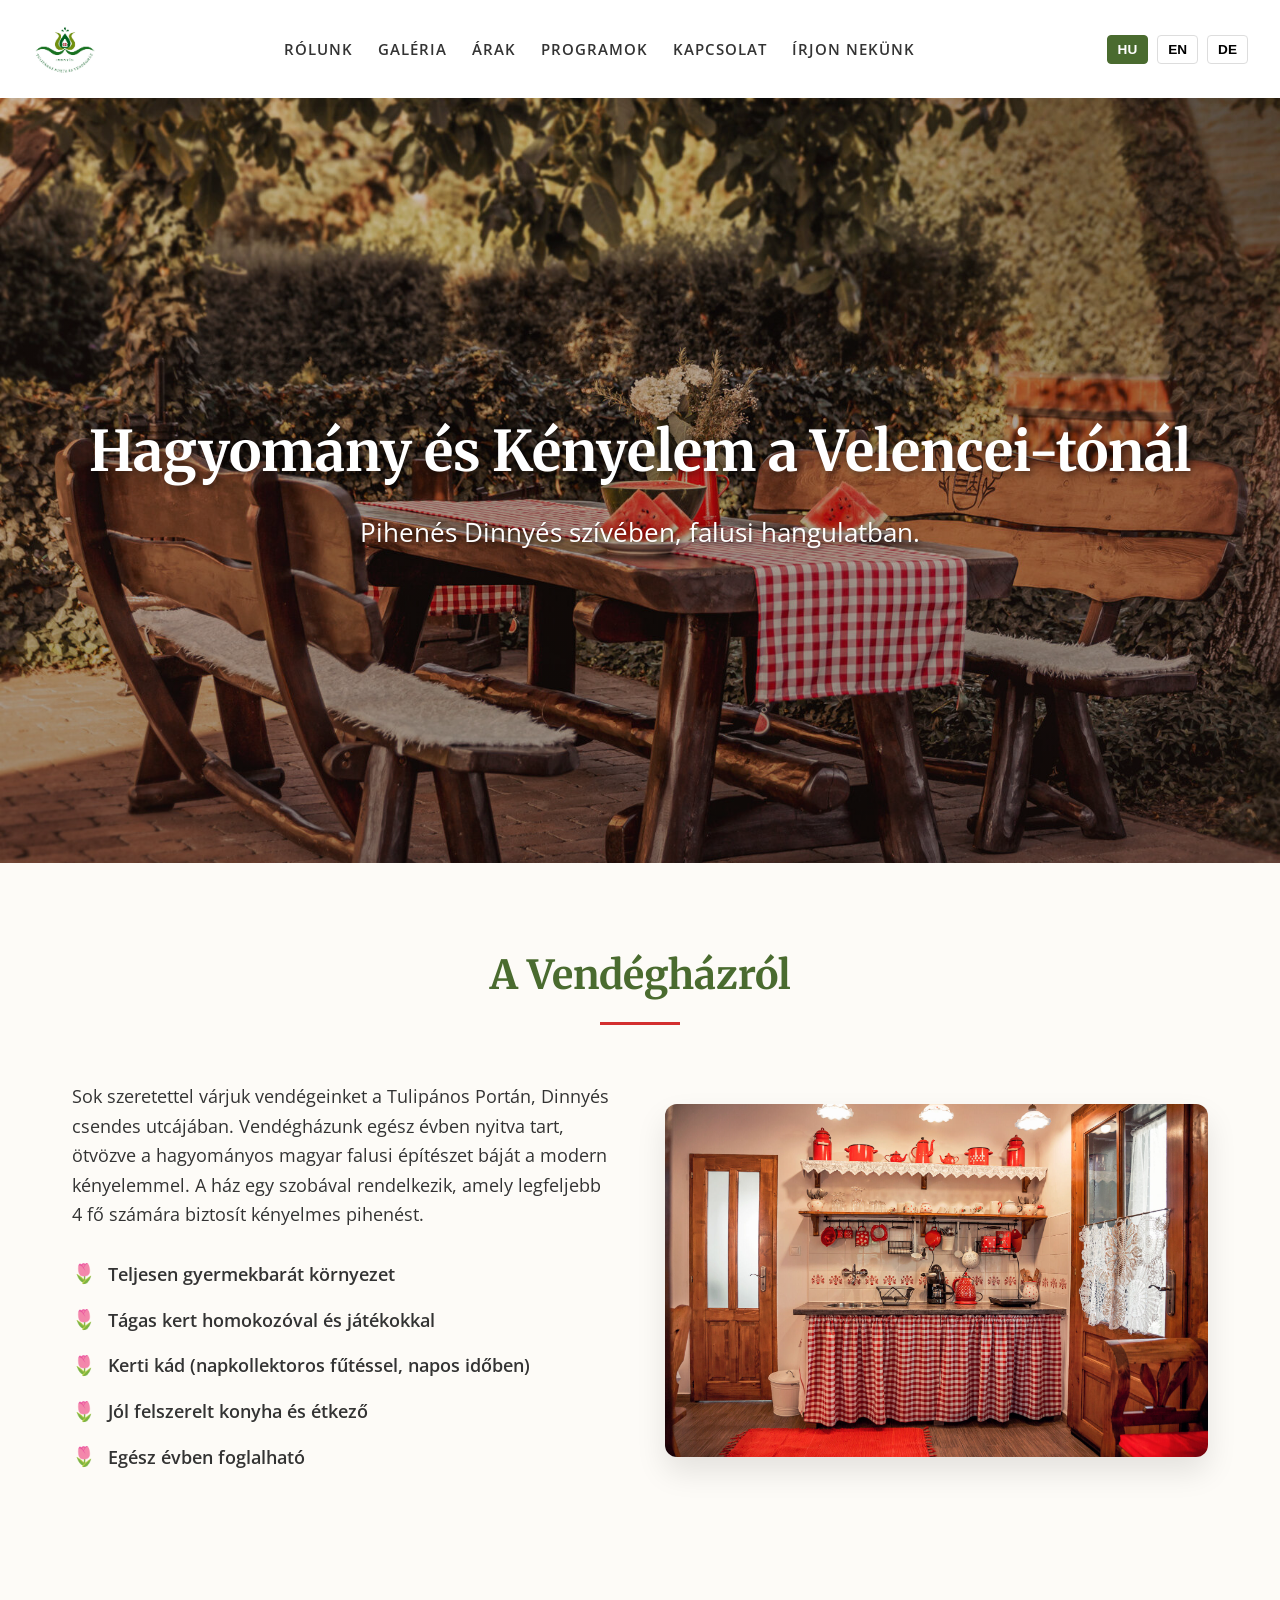
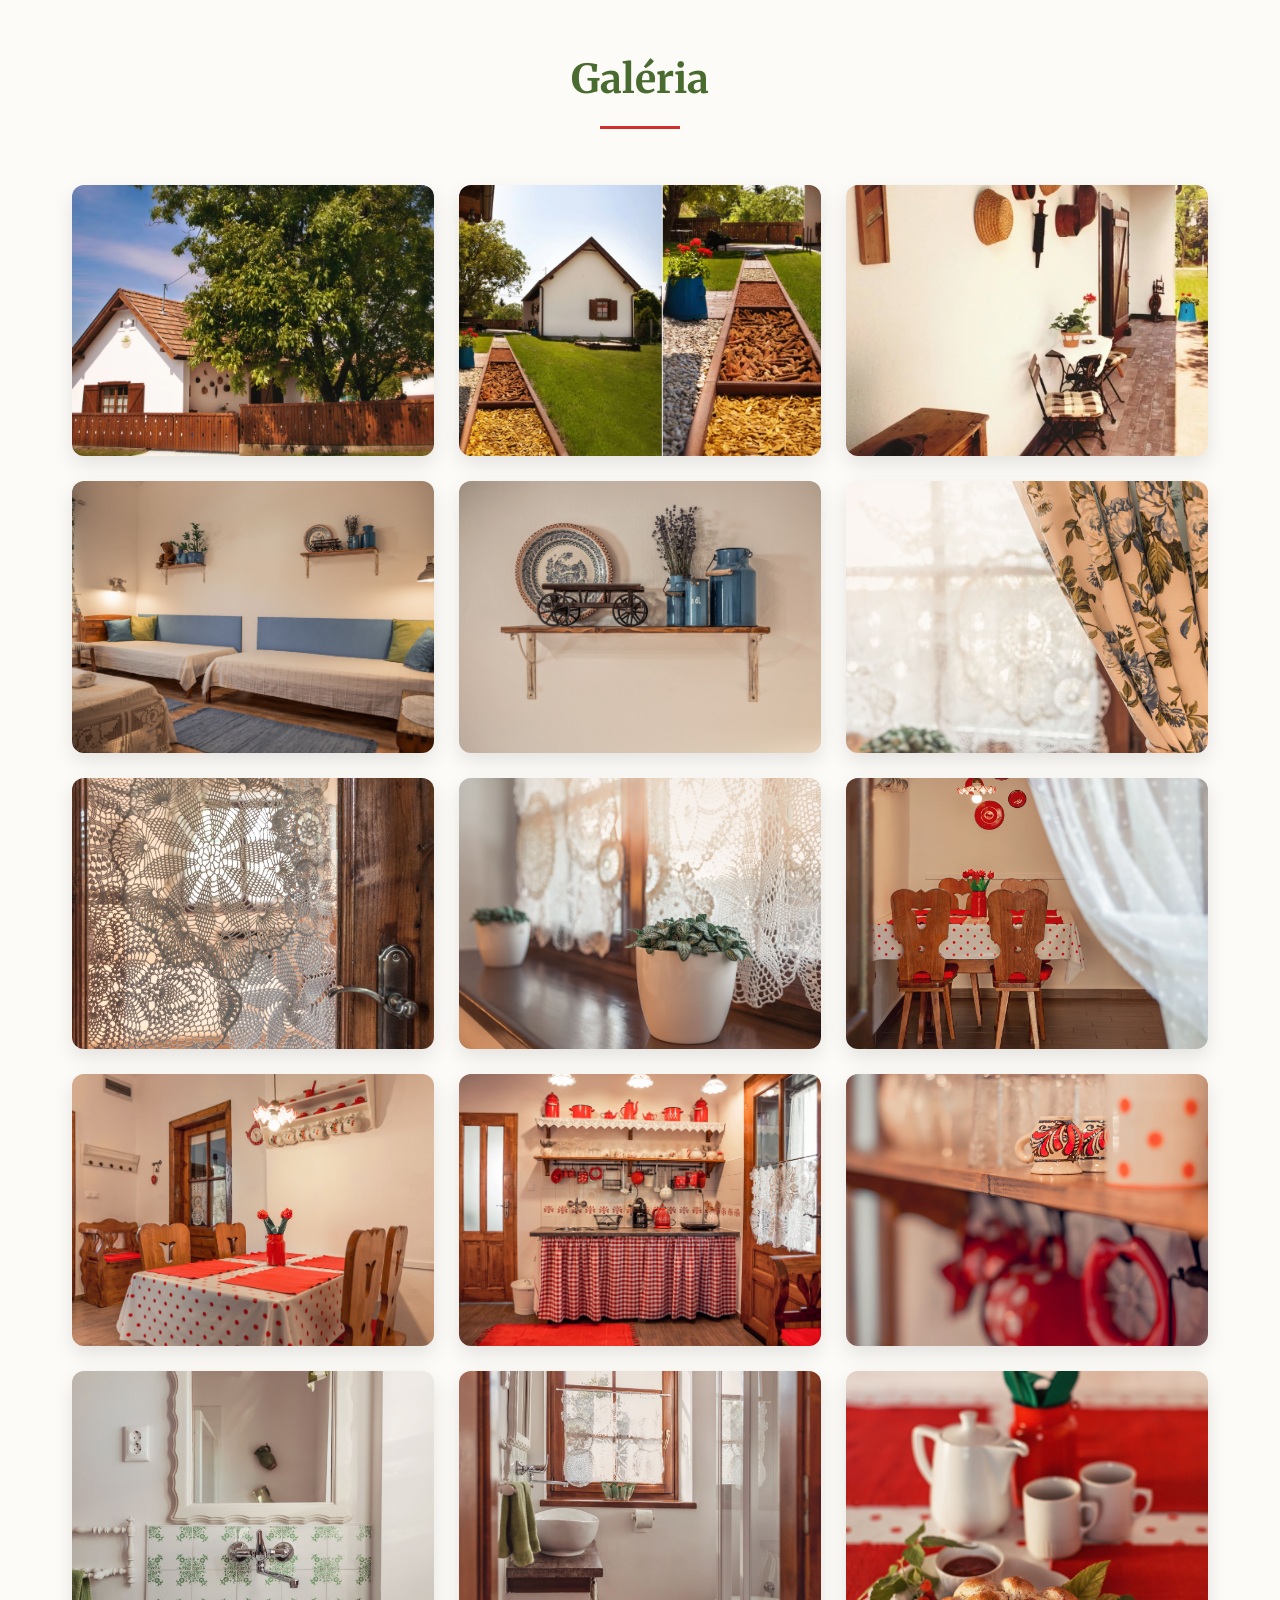
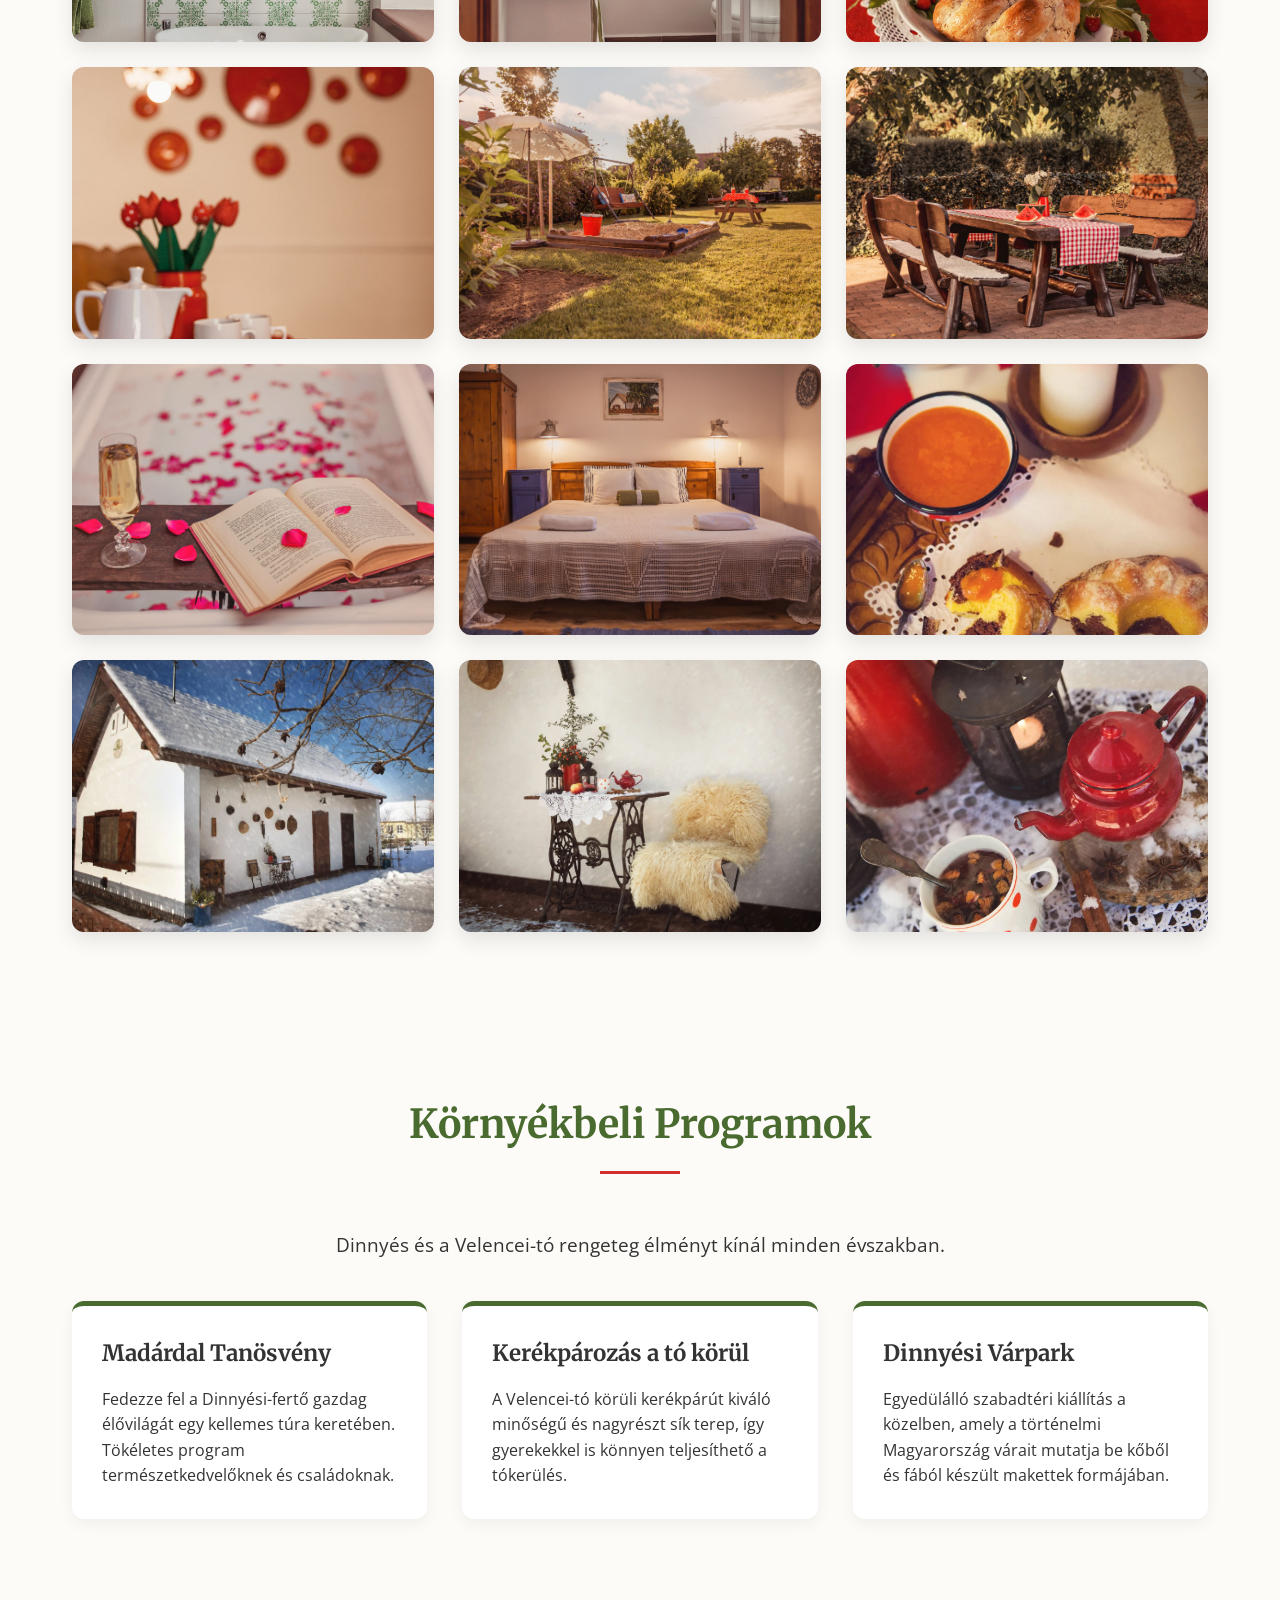
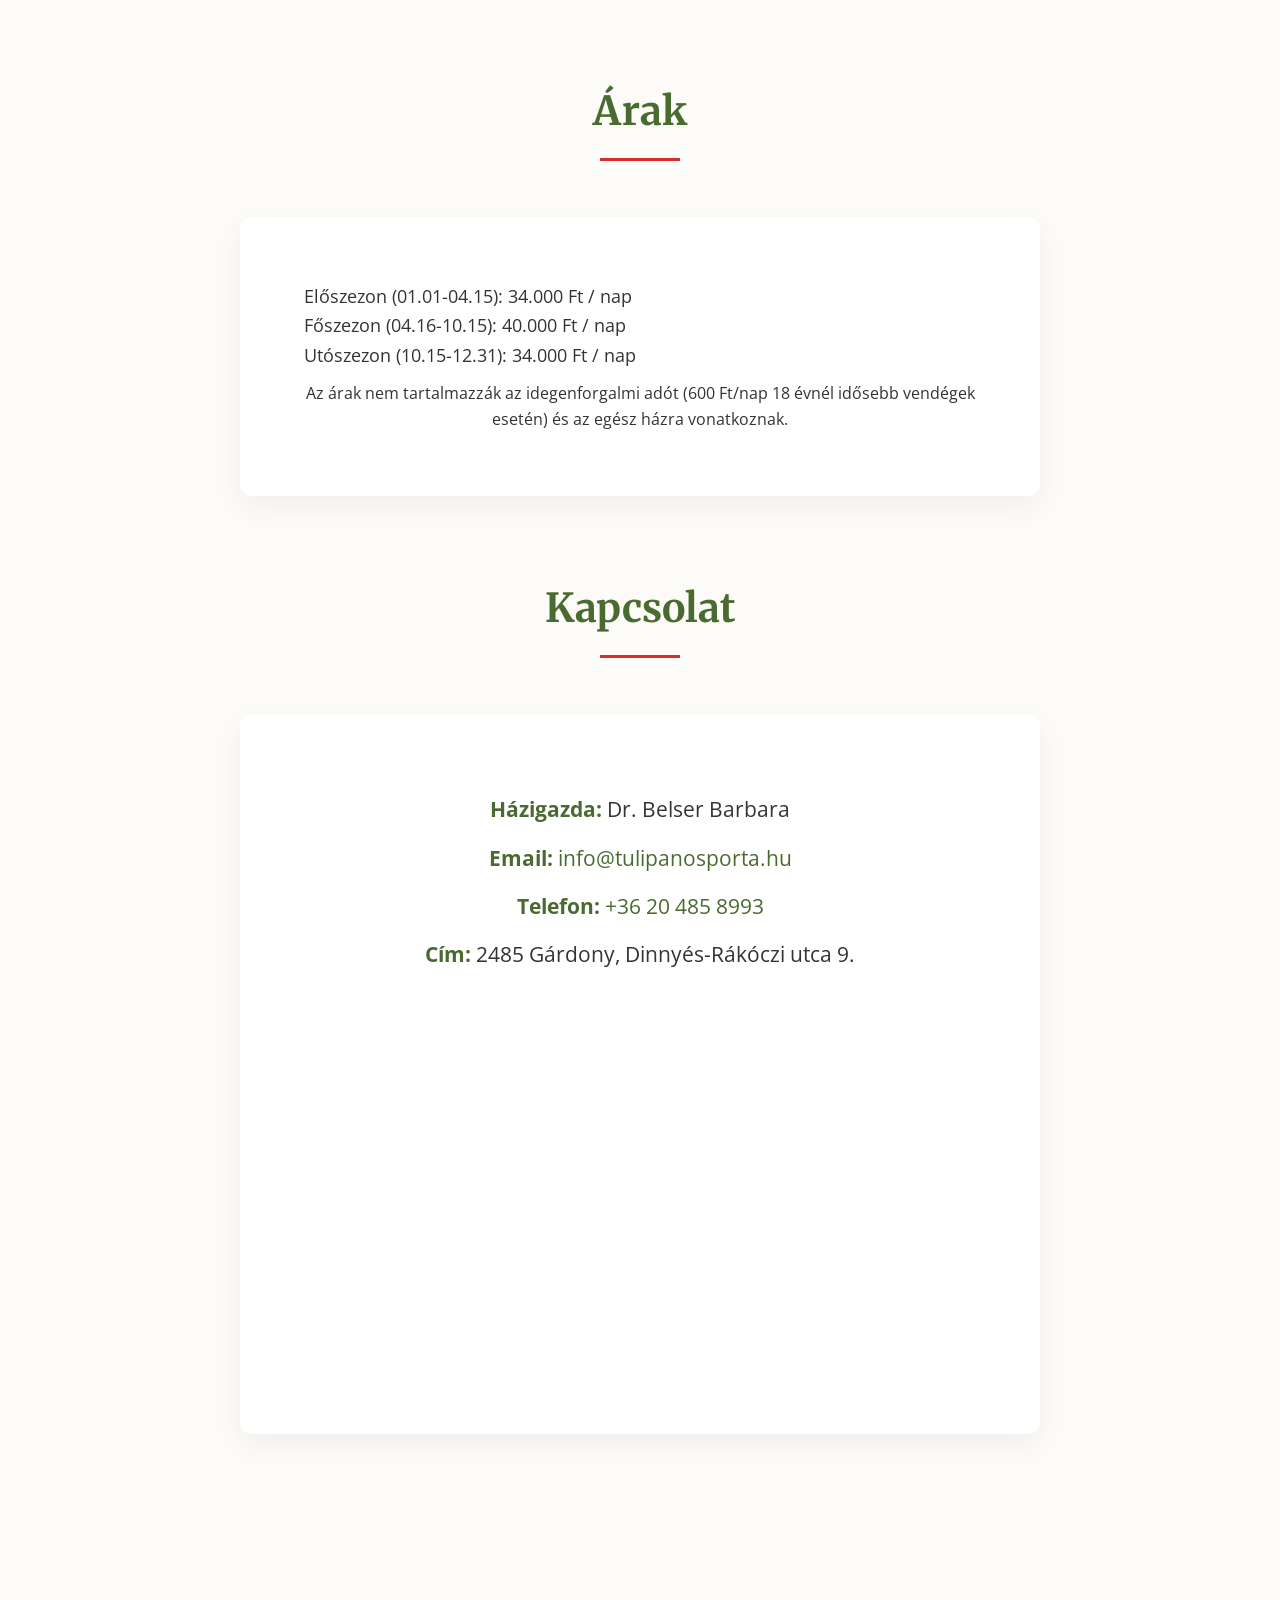
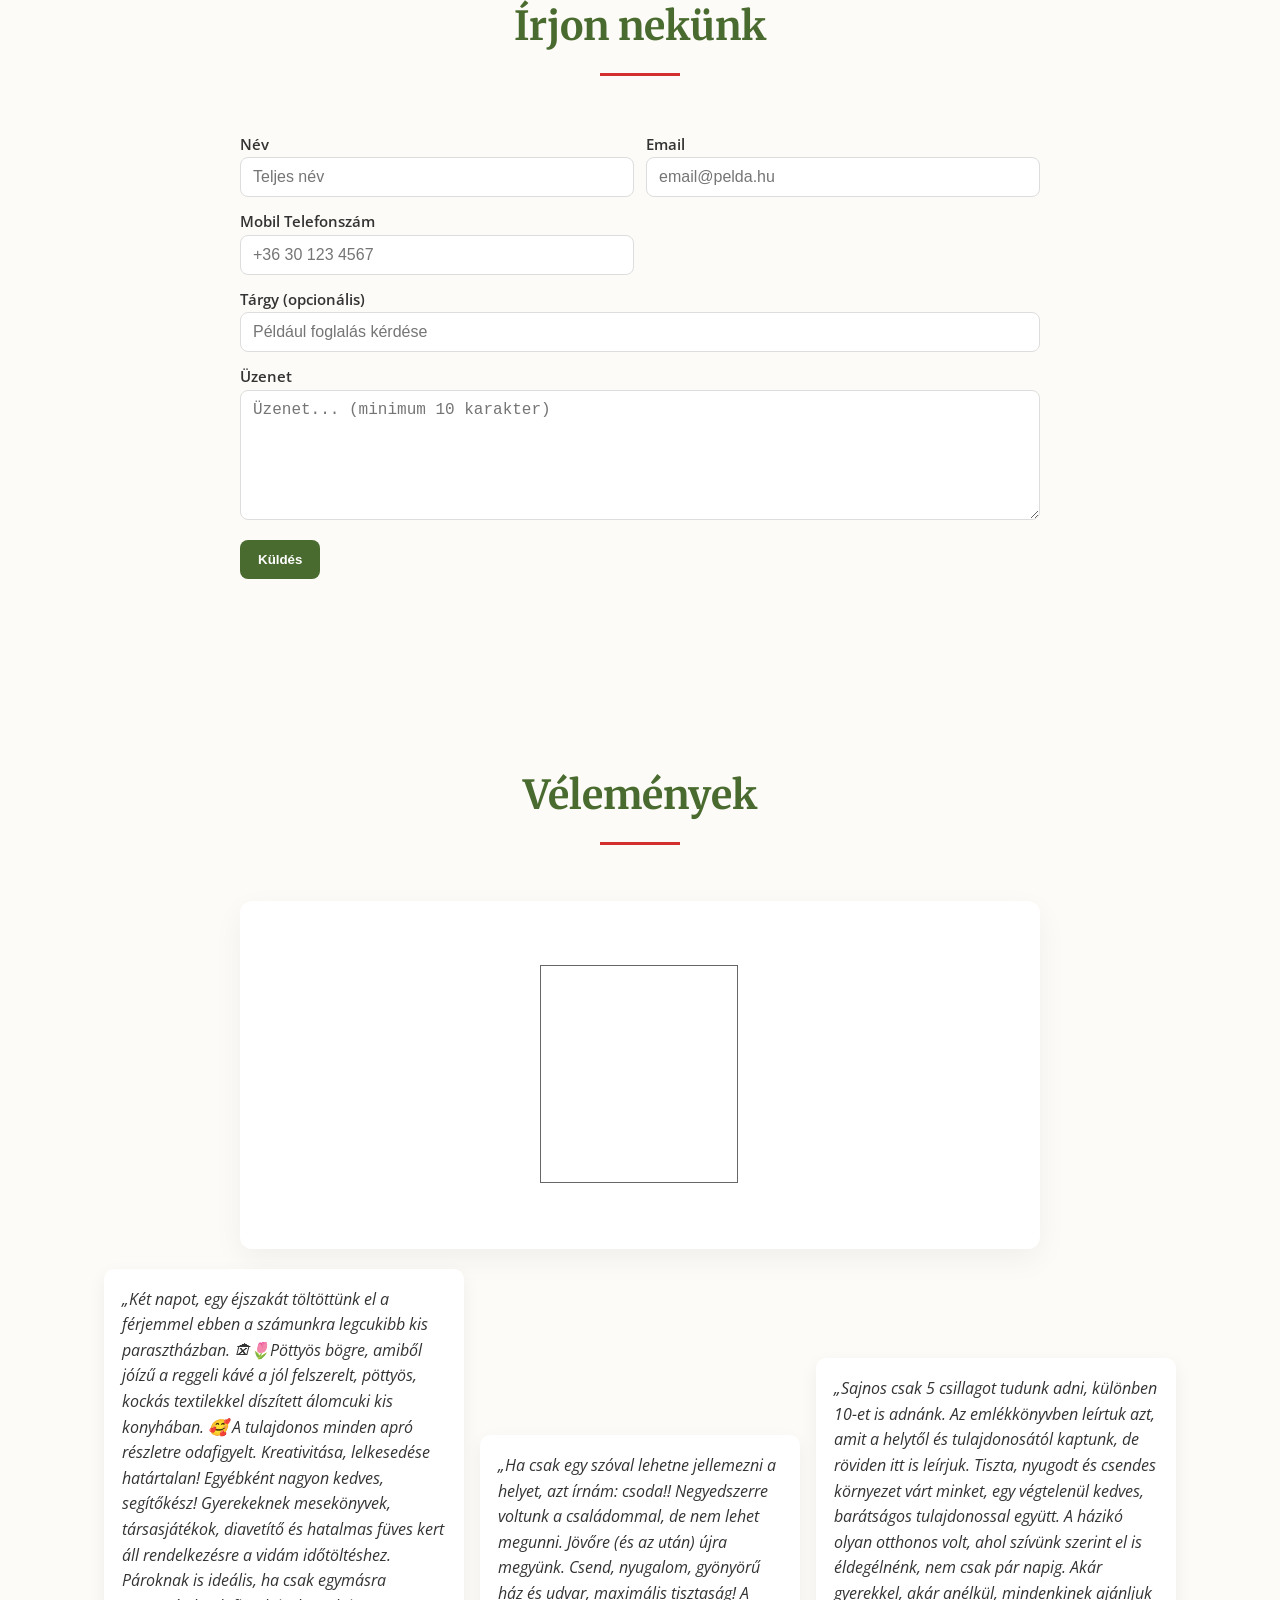
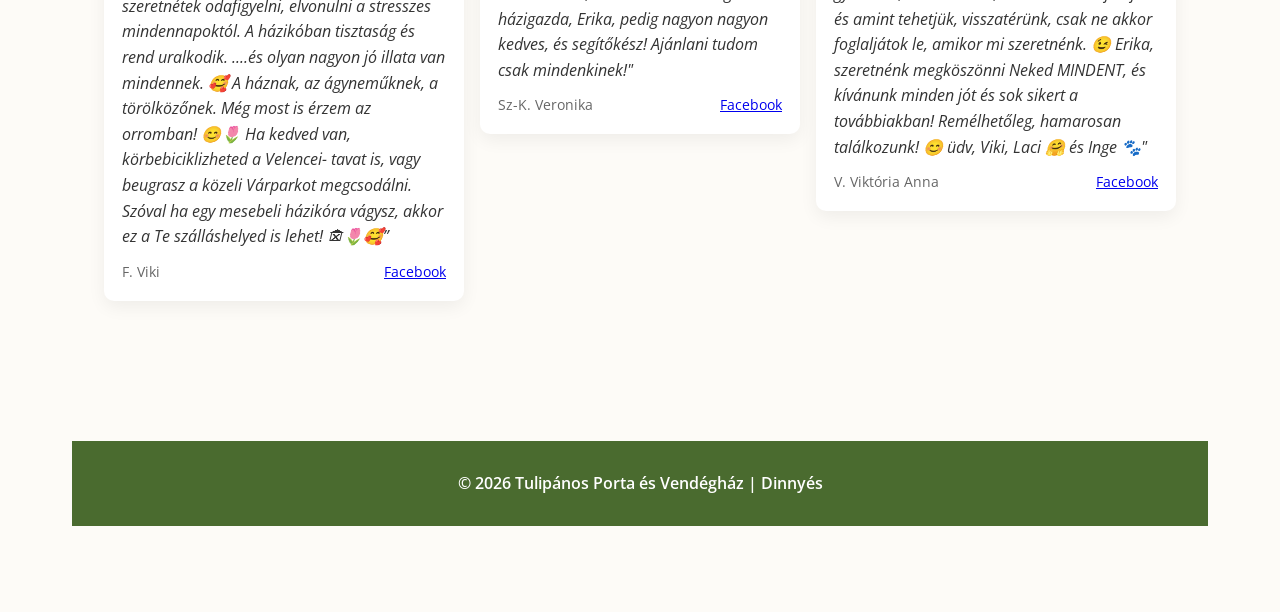
==== index.html @ 54f843f7 "Fix contact status" ====
<!DOCTYPE html>
<html lang="hu">

<head>
    <meta charset="UTF-8">
    <meta name="viewport" content="width=device-width, initial-scale=1.0">
    <title>Tulipános Porta és Vendégház - Dinnyés</title>
    <link rel="icon" href="logo.png">

    <link
        href="https://fonts.googleapis.com/css2?family=Merriweather:ital,wght@0,300;0,400;0,700;1,400&family=Open+Sans:wght@300;400;600&display=swap"
        rel="stylesheet">

    <style>
        :root {
            --primary-green: #4A6B2F;
            /* Matches logo green */
            --accent-red: #D32F2F;
            /* Matches the red decor */
            --bg-color: #FDFBF7;
            /* Warm off-white */
            --text-color: #333;
            --light-gray: #f4f4f4;
        }

        * {
            box-sizing: border-box;
            margin: 0;
            padding: 0;
        }

        html {
            scroll-behavior: smooth;
        }

        body {
            font-family: 'Open Sans', sans-serif;
            background-color: var(--bg-color);
            color: var(--text-color);
            line-height: 1.6;
        }

        h1,
        h2,
        h3 {
            font-family: 'Merriweather', serif;
            color: var(--primary-green);
        }

        /* --- Navigation --- */
        nav {
            background: white;
            box-shadow: 0 2px 10px rgba(0, 0, 0, 0.05);
            position: sticky;
            top: 0;
            z-index: 1000;
            padding: 0.8rem 2rem;
            display: flex;
            justify-content: space-between;
            align-items: center;
        }

        .logo-container img {
            height: 65px;
            width: auto;
        }

        .nav-links {
            display: flex;
            gap: 25px;
        }

        .nav-links a {
            text-decoration: none;
            color: var(--text-color);
            font-weight: 600;
            font-size: 0.95rem;
            transition: color 0.3s;
            text-transform: uppercase;
            letter-spacing: 1px;
        }

        .nav-links a:hover {
            color: var(--accent-red);
        }

        .lang-switch button {
            background: none;
            border: 1px solid #ddd;
            cursor: pointer;
            padding: 6px 10px;
            margin-left: 5px;
            border-radius: 4px;
            font-size: 0.85rem;
            font-weight: 600;
            transition: all 0.3s;
        }

        .lang-switch button:hover {
            border-color: var(--primary-green);
            color: var(--primary-green);
        }

        .lang-switch button.active {
            background-color: var(--primary-green);
            color: white;
            border-color: var(--primary-green);
        }

        /* --- Hero Section --- */
        header.hero {
            /* Using the garden image with the sandbox as the hero */
            background-image: linear-gradient(rgba(0, 0, 0, 0.2), rgba(0, 0, 0, 0.4)), url('36848331.jpg');
            background-size: cover;
            background-position: center;
            height: 85vh;
            display: flex;
            flex-direction: column;
            justify-content: center;
            align-items: center;
            text-align: center;
            color: white;
            padding: 20px;
        }

        header.hero h1 {
            color: white;
            font-size: 3.5rem;
            text-shadow: 2px 2px 8px rgba(0, 0, 0, 0.6);
            margin-bottom: 1rem;
            font-weight: 700;
        }

        header.hero p {
            font-size: 1.6rem;
            text-shadow: 1px 1px 4px rgba(0, 0, 0, 0.6);
            max-width: 700px;
        }

        /* --- Content Sections --- */
        section {
            padding: 5rem 2rem;
            max-width: 1200px;
            margin: 0 auto;
        }

        .section-title {
            text-align: center;
            font-size: 2.5rem;
            margin-bottom: 3.5rem;
            position: relative;
        }

        .section-title::after {
            content: '';
            display: block;
            width: 80px;
            height: 3px;
            background-color: var(--accent-red);
            margin: 15px auto 0;
        }

        /* --- About --- */
        .about-grid {
            display: grid;
            grid-template-columns: 1fr 1fr;
            gap: 50px;
            align-items: center;
        }

        .about-text {
            font-size: 1.15rem;
        }

        .about-text p {
            margin-bottom: 1.5rem;
        }

        .features-list {
            margin-top: 30px;
            list-style: none;
        }

        .features-list li {
            margin-bottom: 15px;
            display: flex;
            align-items: center;
            font-weight: 600;
        }

        .features-list li::before {
            content: '🌷';
            margin-right: 12px;
            font-size: 1.2rem;
        }

        .about-img img {
            width: 100%;
            border-radius: 12px;
            box-shadow: 0 15px 30px rgba(0, 0, 0, 0.1);
        }

        /* --- Gallery (FIXED) --- */
        .gallery-grid {
            display: grid;
            /* Creates a responsive grid where items are at least 280px wide */
            grid-template-columns: repeat(auto-fit, minmax(280px, 1fr));
            gap: 25px;
        }

        .gallery-item {
            position: relative;
            overflow: hidden;
            border-radius: 12px;
            box-shadow: 0 8px 20px rgba(0, 0, 0, 0.1);
            /* Forces a nice rectangular aspect ratio for uniformity */
            aspect-ratio: 4 / 3;
            background: #f0f0f0;
            /*Placeholder color while loading*/
        }

        .gallery-item img {
            width: 100%;
            height: 100%;
            object-fit: cover;
            /* Neatly crops image to fill the box */
            transition: transform 0.5s ease;
            /* Smooth zoom */
            display: block;
        }

        .gallery-item:hover img {
            transform: scale(1.08);
            /* Subtle zoom effect on hover */
        }

        /* --- Activities --- */
        .activities-grid {
            display: grid;
            grid-template-columns: repeat(auto-fit, minmax(320px, 1fr));
            gap: 35px;
        }

        .activity-card {
            background: white;
            padding: 30px;
            border-radius: 12px;
            box-shadow: 0 5px 15px rgba(0, 0, 0, 0.05);
            border-top: 5px solid var(--primary-green);
            transition: transform 0.3s;
        }

        .activity-card:hover {
            transform: translateY(-5px);
        }

        .activity-card h3 {
            margin-bottom: 15px;
            color: var(--text-color);
            font-size: 1.4rem;
        }

        /* --- Contact --- */
        .contact-container {
            background-color: white;
            padding: 4rem;
            border-radius: 12px;
            box-shadow: 0 10px 30px rgba(0, 0, 0, 0.05);
            text-align: center;
            max-width: 800px;
            margin: 0 auto;
        }

        /* Reviews cards */
        .reviews-grid {
            display: flex;
            flex-direction: column;
            gap: 16px;
            align-items: center;
            margin-top: 20px;
        }

        @media (min-width: 700px) {
            .reviews-grid {
                flex-direction: row;
                justify-content: center;
            }
        }

        .review-card {
            background: white;
            padding: 18px;
            border-radius: 10px;
            box-shadow: 0 6px 18px rgba(0, 0, 0, 0.06);
            max-width: 360px;
            text-align: left;
        }

        .review-text {
            font-style: italic;
            margin-bottom: 10px;
            color: var(--text-color);
        }

        .review-meta {
            font-size: 0.9rem;
            color: #666;
            display: flex;
            justify-content: space-between;
            align-items: center;
            gap: 8px;
        }

        .contact-details p {
            margin: 15px 0;
            font-size: 1.3rem;
        }

        .contact-details strong {
            color: var(--primary-green);
        }

        footer {
            background-color: var(--primary-green);
            color: white;
            text-align: center;
            padding: 30px;
            margin-top: 60px;
            font-weight: 600;
        }

        .hidden {
            display: none;
        }

        /* --- Contact Us --- */
        .contact-us-container {
            background-color: white;
            padding: 4rem;
            border-radius: 12px;
            box-shadow: 0 10px 30px rgba(0, 0, 0, 0.05);
            text-align: center;
            max-width: 800px;
            margin: 0 auto;
        }

        .contact-us-details p {
            margin: 15px 0;
            font-size: 1.3rem;
        }

        .contact-us-details strong {
            color: var(--primary-green);
        }

        /* Contact form styles */
        .contact-form {
            margin: 2rem auto 1.5rem auto;
            text-align: left;
            max-width: 800px;
            display: grid;
            gap: 12px;
        }

        .contact-form label {
            font-weight: 600;
            font-size: 0.95rem;
            margin-bottom: 4px;
            color: var(--text-color);
        }

        .contact-form input,
        .contact-form textarea {
            width: 100%;
            padding: 10px 12px;
            border: 1px solid #ddd;
            border-radius: 8px;
            font-size: 1rem;
            background: #fff;
            resize: vertical;
        }

        .contact-form .form-row {
            display: grid;
            grid-template-columns: 1fr 1fr;
            gap: 12px;
        }

        .contact-form button {
            background: var(--primary-green);
            color: white;
            border: none;
            padding: 12px 18px;
            border-radius: 8px;
            font-weight: 700;
            cursor: pointer;
            width: fit-content;
        }

        .form-feedback { 
            font-size: 0.95rem; 
            margin-top: 6px; 
        }

        /* Mobile Responsive */
        @media (max-width: 900px) {
            nav {
                flex-direction: column;
                padding: 1rem;
            }

            .nav-links {
                margin: 15px 0;
                flex-wrap: wrap;
                justify-content: center;
            }

            header.hero {
                height: 70vh;
            }

            header.hero h1 {
                font-size: 2.5rem;
            }

            header.hero p {
                font-size: 1.2rem;
            }

            .about-grid {
                grid-template-columns: 1fr;
            }

            .about-img {
                order: -1;
                /* Put image above text on mobile */
            }

            .section-title {
                font-size: 2rem;
            }

            .contact-container {
                padding: 2rem;
            }
        }
    </style>
</head>

<body>

    <nav>
        <div class="logo-container">
            <img src="logo.png" alt="Tulipános Porta Logo">
        </div>
        <div class="nav-links">
            <a href="#about" id="nav-about">Rólunk</a>
            <a href="#gallery" id="nav-gallery">Galéria</a>
            <a href="#prices" id="nav-prices">Árak</a>
            <a href="#activities" id="nav-activities">Programok</a>
            <a href="#contact" id="nav-contact">Kapcsolat</a>
            <a href="#contact-us" id="nav-contact-us">Írjon nekünk</a>
        </div>
        <div class="lang-switch">
            <button onclick="setLang('hu')" class="active" id="btn-hu">HU</button>
            <button onclick="setLang('en')" id="btn-en">EN</button>
            <button onclick="setLang('de')" id="btn-de">DE</button>
        </div>
    </nav>

    <header class="hero">
        <h1 id="hero-title">Hagyomány és Kényelem a Velencei-tónál</h1>
        <p id="hero-subtitle">Pihenés Dinnyés szívében, falusi hangulatban.</p>
    </header>

    <section id="about">
        <h2 class="section-title" id="title-about">A Vendégházról</h2>
        <div class="about-grid">
            <div class="about-text">
                <p id="about-desc">
                    Sok szeretettel várjuk vendégeinket a Tulipános Portán, Dinnyés csendes utcájában.
                    Vendégházunk egész évben nyitva tart, ötvözve a hagyományos magyar falusi építészet báját a modern
                    kényelemmel.
                    A ház egy szobával rendelkezik, amely legfeljebb 4 fő számára biztosít kényelmes pihenést.
                </p>
                <ul class="features-list">
                    <li id="feat-1">Teljesen gyermekbarát környezet</li>
                    <li id="feat-2">Tágas kert homokozóval és játékokkal</li>
                    <li id="feat-3">Kerti kád (napkollektoros fűtéssel, napos időben)</li>
                    <li id="feat-4">Jól felszerelt konyha és étkező</li>
                    <li id="feat-5">Egész évben foglalható</li>
                </ul>
            </div>
            <div class="about-img">
                <img src="36848324.jpg" alt="Tulipános Porta konyha">
            </div>
        </div>
    </section>

    <section id="gallery">
        <h2 class="section-title" id="title-gallery">Galéria</h2>
        <div class="gallery-grid">
            <div class="gallery-item">
                <img src="3148276.jpeg">
            </div>
            <div class="gallery-item">
                <img src="3148278.jpeg">
            </div>
            <div class="gallery-item">
                <img src="3200916.jpeg">
            </div>
            <div class="gallery-item">
                <img src="36848317.jpg">
            </div>
            <div class="gallery-item">
                <img src="36848318.jpg">
            </div>
            <div class="gallery-item">
                <img src="36848319.jpg">
            </div>
            <div class="gallery-item">
                <img src="36848320.jpg">
            </div>
            <div class="gallery-item">
                <img src="36848321.jpg">
            </div>
            <div class="gallery-item">
                <img src="36848322.jpg">
            </div>
            <div class="gallery-item">
                <img src="36848323.jpg">
            </div>
            <div class="gallery-item">
                <img src="36848324.jpg">
            </div>
            <div class="gallery-item">
                <img src="36848325.jpg">
            </div>
            <div class="gallery-item">
                <img src="36848326.jpg">
            </div>
            <div class="gallery-item">
                <img src="36848327.jpg">
            </div>
            <div class="gallery-item">
                <img src="36848328.jpg">
            </div>
            <div class="gallery-item">
                <img src="36848329.jpg">
            </div>
            <div class="gallery-item">
                <img src="36848330.jpg">
            </div>
            <div class="gallery-item">
                <img src="36848331.jpg">
            </div>
            <div class="gallery-item">
                <img src="36848332.jpg">
            </div>
            <div class="gallery-item">
                <img src="36848336.jpg">
            </div>
            <div class="gallery-item">
                <img src="9516573.jpeg">
            </div>
            <div class="gallery-item">
                <img src="9516574.jpeg">
            </div>
            <div class="gallery-item">
                <img src="9516575.jpeg">
            </div>
            <div class="gallery-item">
                <img src="9516576.jpeg">
            </div>
        </div>
    </section>

    <section id="activities">
        <h2 class="section-title" id="title-activities">Környékbeli Programok</h2>
        <p style="text-align: center; margin-bottom: 40px; font-size: 1.2rem;" id="activities-intro">Dinnyés és a
            Velencei-tó rengeteg élményt kínál minden évszakban.</p>

        <div class="activities-grid">
            <div class="activity-card">
                <h3 id="act-1-title">Madárdal Tanösvény</h3>
                <p id="act-1-desc">Fedezze fel a Dinnyési-fertő gazdag élővilágát egy kellemes túra keretében. Tökéletes
                    program természetkedvelőknek és családoknak.</p>
            </div>
            <div class="activity-card">
                <h3 id="act-2-title">Kerékpározás a tó körül</h3>
                <p id="act-2-desc">A Velencei-tó körüli kerékpárút kiváló minőségű és nagyrészt sík terep, így
                    gyerekekkel is könnyen teljesíthető a tókerülés.</p>
            </div>
            <div class="activity-card">
                <h3 id="act-3-title">Dinnyési Várpark</h3>
                <p id="act-3-desc">Egyedülálló szabadtéri kiállítás a közelben, amely a történelmi Magyarország várait
                    mutatja be kőből és fából készült makettek formájában.</p>
            </div>
        </div>
    </section>

    <section id="prices">
        <h2 class="section-title" id="title-prices">Árak</h2>
        <div class="contact-container">
            <ul style="list-style: none; padding: 0; font-size: 1.15rem; text-align: left;">
                <li id="price-line-1">Előszezon: 01.01-04.15: 34.000 Ft / nap</li>
                <li id="price-line-2">Főszezon:  04.16-10.15: 40.000 Ft / nap</li>
                <li id="price-line-3">Utószezon: 10.15-12.31: 34.000 Ft / nap</li>
            </ul>
            <p id="price-note" style="margin-top:12px;">Az árak nem tartalmazzák az idegenforgalmi adót (600 Ft/nap 18 évnél idősebb vendégek esetén) és az egész házra vonatkoznak.</p>
        </div>

    <section id="contact">
        <h2 class="section-title" id="title-contact">Kapcsolat</h2>
        <div class="contact-container">
            <div class="contact-details">
                <p id="contact-name"><strong>Házigazda:</strong> Dr. Belser Barbara</p>
                <p><strong>Email:</strong> <a href="mailto:info@tulipanosporta.hu"
                        style="color: var(--primary-green); text-decoration: none;">info@tulipanosporta.hu</a></p>
                <p><strong>Telefon:</strong> <a href="tel:+36204858993"
                        style="color: var(--primary-green); text-decoration: none;">+36 20 485 8993</a></p>
                <p><strong>Cím:</strong> 2485 Gárdony, Dinnyés-Rákóczi utca 9.</p>
            </div>
            <br>
            <iframe
                src="https://maps.google.com/maps?width=1900&height=400&hl=en&q=47.174241723682975%2C%2018.564711288723284&t=h&z=19&ie=UTF8&iwloc=B&output=embed"
                width="100%" height="350" style="border:0; border-radius: 12px;" allowfullscreen="" loading="lazy"
                referrerpolicy="no-referrer-when-downgrade"></iframe>
        </div>
    </section>

    <section id="contact-us">
        <h2 class="section-title" id="title-contact-us">Írjon nekünk</h2>
        <form id="contact-form" name="contact" method="POST" data-netlify="true" netlify-honeypot="bot-field" class="contact-form" action="https://formspree.io/f/xykpknky" method="POST">
            <input type="hidden" name="form-name" value="contact">
            <p class="hidden" aria-hidden="true"><label>Ha ember vagy, hagyd üresen: <input name="bot-field"></label></p>
            <div class="form-row">
                <div>
                    <label id="contact-us-name" for="name">Név</label>
                    <input type="text" id="name" name="name" required placeholder="Teljes név">
                </div>
                <div>
                    <label id="contact-us-email" for="email">Email</label>
                    <input type="email" id="email" name="email" required placeholder="email@pelda.hu">
                </div>
                <div>
                    <label id="contact-us-tel" for="telephone">Mobil Telefonszám</label>
                    <input type="text" id="telephone" name="telephone" required placeholder="+36 30 123 4567">
                </div>
            </div>

            <div>
                <label id="contact-us-subject" for="subject">Tárgy (opcionális)</label>
                <input type="text" id="subject" name="subject" placeholder="Pl. Foglalás">
            </div>

            <div>
                <label id="contact-us-message" for="message">Üzenet</label>
                <textarea id="message" name="message" rows="6" required placeholder="Üzenet... (min. 10 karakter)"></textarea>
            </div>

            <div style="display:flex;align-items:center;gap:12px;">
                <button id="contact-us-submit" type="submit">Küldés</button>
                <div id="form-feedback" class="form-feedback" aria-live="polite">
                      <p id="contact-form-status" style="color:red"></p>
                </div>
            </div>
        </form>
    </section>

    <section id="reviews">
        <h2 class="section-title" id="title-reviews">Vélemények</h2>
        <div class="contact-container" style="display:flex;justify-content:center;gap:24px;flex-wrap:wrap;">
            <div id="badge-hu"><a href="https://szallas.hu/tulipanos-porta-es-vendeghaz-dinnyes" style="display: block; width: 200px; height: 220px; text-decoration: none !important;background: #FFF"> <div class="excellent_accommodation_holder" style="width: 198px; height: 218px; border: 1px solid #666; position: relative; font-family: Arial, Helvetica, sans-serif; font-size: 12px; color: #000; text-align: center; line-height: normal !important;"> <div class="excellent_badge" style="background: url(https://s.szalas.hu/images/excellent/hu/479796.gif); width: 192px; height: 145px; margin: 1px auto; padding: 0px;"></div> <div class="excellent_hotel_name" style="width: 194px; height: 30px; overflow: hidden; margin: 0px auto 2px auto; color: #D20000; padding: 0px;"></div> <div class="rating_count_text" style="width: 194px; height: 34px; overflow: hidden; color: #000;"> <script type="text/javascript" src="//szallas.hu/js/excellent/479796"></script> </div> </div> </a></div>
            <div id="badge-en" class="hidden"><a href="https://szallas.hu/tulipanos-porta-es-vendeghaz-dinnyes" style="display: block; width: 200px; height: 220px; text-decoration: none !important;background: #FFF"> <div class="excellent_accommodation_holder" style="width: 198px; height: 218px; border: 1px solid #666; position: relative; font-family: Arial, Helvetica, sans-serif; font-size: 12px; color: #000; text-align: center; line-height: normal !important;"> <div class="excellent_badge" style="background: url(https://s.szalas.hu/images/excellent/en/479796.gif); width: 192px; height: 145px; margin: 1px auto; padding: 0px;"></div> <div class="excellent_hotel_name" style="width: 194px; height: 30px; overflow: hidden; margin: 0px auto 2px auto; color: #D20000; padding: 0px;"></div> <div class="rating_count_text" style="width: 194px; height: 34px; overflow: hidden; color: #000;"> <script type="text/javascript" src="//revngo.com/js/excellent/479796"></script> </div> </div> </a></div>
            <div id="badge-de" class="hidden"><a href="https://szallas.hu/tulipanos-porta-es-vendeghaz-dinnyes" style="display: block; width: 200px; height: 220px; text-decoration: none !important;background: #FFF"> <div class="excellent_accommodation_holder" style="width: 198px; height: 218px; border: 1px solid #666; position: relative; font-family: Arial, Helvetica, sans-serif; font-size: 12px; color: #000; text-align: center; line-height: normal !important;"> <div class="excellent_badge" style="background: url(https://s.szalas.hu/images/excellent/de/479796.gif); width: 192px; height: 145px; margin: 1px auto; padding: 0px;"></div> <div class="excellent_hotel_name" style="width: 194px; height: 30px; overflow: hidden; margin: 0px auto 2px auto; color: #D20000; padding: 0px;"></div> <div class="rating_count_text" style="width: 194px; height: 34px; overflow: hidden; color: #000;"> <script type="text/javascript" src="//de.revngo.com/js/excellent/479796"></script> </div> </div> </a></div>
        </div>

        <div class="reviews-grid" aria-label="Facebook reviews">
            <div class="review-card">
                <p class="review-text">„Két napot, egy éjszakát töltöttünk el a férjemmel ebben a számunkra legcukibb kis parasztházban. 🏚🌷Pöttyös bögre, amiből jóízű a reggeli kávé a jól felszerelt, pöttyös,  kockás textilekkel díszített álomcuki kis konyhában. 🥰 A tulajdonos minden apró részletre odafigyelt. Kreativitása, lelkesedése határtalan! Egyébként nagyon kedves, segítőkész! Gyerekeknek mesekönyvek, társasjátékok, diavetítő és hatalmas füves kert áll rendelkezésre a vidám időtöltéshez. Pároknak is ideális, ha csak egymásra szeretnétek odafigyelni, elvonulni a stresszes mindennapoktól. A házikóban tisztaság és rend uralkodik.
....és olyan nagyon jó illata van mindennek. 🥰 A háznak, az ágyneműknek, a törölközőnek. Még most is érzem az orromban! 😊🌷 Ha kedved van, körbebiciklizheted a Velencei- tavat is, vagy beugrasz a közeli Várparkot megcsodálni. 
Szóval ha egy mesebeli házikóra vágysz, akkor ez a Te szálláshelyed is lehet! 🏚🌷🥰”</p>
                <div class="review-meta"><span class="review-author">F. Viki</span><a href="https://www.facebook.com/tulipanosporta" target="_blank" rel="noopener noreferrer">Facebook</a></div>
            </div>

            <div class="review-card">
                <p class="review-text">„Ha csak egy szóval lehetne jellemezni a helyet, azt írnám: csoda!! 
Negyedszerre voltunk a családommal, de nem lehet megunni. Jövőre (és az után) újra megyünk.
Csend, nyugalom, gyönyörű ház és udvar, maximális tisztaság!
A házigazda, Erika, pedig nagyon nagyon kedves, és segítőkész! 
Ajánlani tudom csak mindenkinek!"</p>
                <div class="review-meta"><span class="review-author">Sz-K. Veronika</span><a href="https://www.facebook.com/tulipanosporta" target="_blank" rel="noopener noreferrer">Facebook</a></div>
            </div>

            <div class="review-card">
                <p class="review-text">„Sajnos csak 5 csillagot tudunk adni, különben 10-et is adnánk.
Az emlékkönyvben leírtuk azt, amit a helytől és tulajdonosától kaptunk, de röviden itt is leírjuk.
Tiszta, nyugodt és csendes környezet várt minket, egy végtelenül kedves, barátságos tulajdonossal együtt.
A házikó olyan otthonos volt, ahol szívünk szerint el is éldegélnénk, nem csak pár napig. 
Akár gyerekkel, akár anélkül, mindenkinek ajánljuk és amint tehetjük, visszatérünk, csak ne akkor foglaljátok le, amikor mi szeretnénk. 😉
Erika, szeretnénk megköszönni Neked MINDENT, és kívánunk minden jót és sok sikert a továbbiakban! Remélhetőleg, hamarosan találkozunk! 😊 üdv, Viki, Laci 🤗 és Inge 🐾"</p>
                <div class="review-meta"><span class="review-author">V. Viktória Anna</span><a href="https://www.facebook.com/tulipanosporta" target="_blank" rel="noopener noreferrer">Facebook</a></div>
            </div>
        </div>
    </section>

    <footer>
        <p>© 2026 Tulipános Porta és Vendégház | Dinnyés</p>
    </footer>

    <script>
        const translations = {
            hu: {
                navAbout: "Rólunk", navGallery: "Galéria", navPrices: "Árak", navActivities: "Programok", navContact: "Kapcsolat", navContactUs: "Írjon nekünk",
                heroTitle: "Hagyomány és Kényelem a Velencei-tónál",
                heroSubtitle: "Pihenés Dinnyés szívében, falusi hangulatban.",
                titleAbout: "A Vendégházról",
                aboutDesc: "Sok szeretettel várjuk vendégeinket a Tulipános Portán, Dinnyés csendes utcájában. Vendégházunk egész évben nyitva tart, ötvözve a hagyományos magyar falusi építészet báját a modern kényelemmel. A ház egy szobával rendelkezik, amely legfeljebb 4 fő számára biztosít kényelmes pihenést.",
                feat1: "Teljesen gyermekbarát környezet",
                feat2: "Tágas kert homokozóval és játékokkal",
                feat3: "Kerti kád (napkollektoros fűtéssel, napos időben)",
                feat4: "Jól felszerelt konyha és étkező",
                feat5: "Egész évben foglalható",
                titleGallery: "Galéria",
                titleActivities: "Környékbeli Programok",
                activitiesIntro: "Dinnyés és a Velencei-tó rengeteg élményt kínál minden évszakban.",
                act1Title: "Madárdal Tanösvény",
                act1Desc: "Fedezze fel a Dinnyési-fertő gazdag élővilágát egy kellemes túra keretében. Tökéletes program természetkedvelőknek és családoknak.",
                act2Title: "Kerékpározás a tó körül",
                act2Desc: "A Velencei-tó körüli kerékpárút kiváló minőségű és nagyrészt sík terep, így gyerekekkel is könnyen teljesíthető a tókerülés.",
                act3Title: "Dinnyési Várpark",
                act3Desc: "Egyedülálló szabadtéri kiállítás a közelben, amely a történelmi Magyarország várait mutatja be kőből és fából készült makettek formájában.",
                titleContact: "Kapcsolat",
                titleContactUs: "Írjon nekünk",
                titleReviews: "Vélemények",
                contactName: "<strong>Házigazda:</strong> Dr. Belser Barbara",
                contactUsEmail: "Email",
                contactUsName: "Név",
                contactUsSubject: "Tárgy (opcionális)",
                contactUsMessage: "Üzenet",
                contactUsTel: "Mobil Telefonszám",
                contactUsSubmit: "Küldés",
                contactUsEmailPlaceholder: "email@pelda.hu",
                contactUsNamePlaceholder: "Teljes név",
                contactUsTelPlaceholder: "+36 30 123 4567",
                contactUsSubjectPlaceholder: "Például foglalás kérdése",
                contactUsMessagePlaceholder: "Üzenet... (minimum 10 karakter)",
                contactUsThankYou: "Köszönjük, hogy kapcsolatba lépett velünk! Hamarosan válaszolunk.",
                contactUsError: "Hiba történt az üzenet küldése során. Kérjük, próbálja meg később újra.",
                titlePrices: "Árak",
                priceLine1: "Előszezon (01.01-04.15): 34.000 Ft / nap",
                priceLine2: "Főszezon (04.16-10.15): 40.000 Ft / nap",
                priceLine3: "Utószezon (10.15-12.31): 34.000 Ft / nap",
                priceNote: "Az árak nem tartalmazzák az idegenforgalmi adót (600 Ft/nap 18 évnél idősebb vendégek esetén) és az egész házra vonatkoznak."
            },
            en: {
                navAbout: "About Us", navGallery: "Gallery", navPrices: "Prices", navActivities: "Activities", navContact: "Contact", navContactUs: "Contact Us",
                heroTitle: "Tradition and Comfort at Lake Velence",
                heroSubtitle: "Relaxation in the heart of Dinnyés with a rustic atmosphere.",
                titleAbout: "About the Guest House",
                aboutDesc: "We warmly welcome our guests to Tulipános Porta in a quiet street of Dinnyés. Our guest house is open all year round, blending the charm of traditional Hungarian village architecture with modern comfort. The house features one room, providing a comfortable stay for up to 4 people.",
                feat1: "Completely child-safe environment",
                feat2: "Spacious garden with a sandbox and toys",
                feat3: "Garden tub (solar-heated, available in sunny weather)",
                feat4: "Fully equipped kitchen and dining area",
                feat5: "Available for booking all year round",
                titleGallery: "Gallery",
                titleActivities: "Nearby Activities",
                activitiesIntro: "Dinnyés and Lake Velence offer plenty of experiences in every season.",
                act1Title: "Birdsong Nature Trail",
                act1Desc: "Discover the rich wildlife of the Dinnyés marshlands on a pleasant hike. Perfect for nature lovers and families.",
                act2Title: "Biking around the Lake",
                act2Desc: "The bike path around Lake Velence is high quality and mostly flat, making it easy for families to complete the circuit.",
                act3Title: "Dinnyés Castle Park",
                act3Desc: "A unique open-air exhibition nearby showcasing models of historical Hungarian castles made of stone and wood.",
                titleContact: "Contact",
                titleContactUs: "Contact us",
                titleReviews: "Reviews",
                contactName: "<strong>Host:</strong> Dr. Barbara Belser",
                contactUsEmail: "Email",
                contactUsName: "Name",
                contactUsSubject: "Subject (optional)",
                contactUsMessage: "Message",
                contactUsTel: "Mobile",
                contactUsSubmit: "Send",
                contactUsEmailPlaceholder: "email@example.com",
                contactUsNamePlaceholder: "Full Name",
                contactUsTelPlaceholder: "+36 30 123 4567",
                contactUsSubjectPlaceholder: "e.g. Booking Inquiry",
                contactUsMessagePlaceholder: "Message... (min. 10 characters)",
                contactUsThankYou: "Thank you for reaching out! We will get back to you soon.",
                contactUsError: "An error occurred while sending your message. Please try again later.",
                titlePrices: "Prices",
                priceLine1: "Pre-season (01.01-04.15): 34.000 Ft / day",
                priceLine2: "Season (04.16-10.15): 40.000 Ft / day",
                priceLine3: "Post-season (10.15-12.31): 34.000 Ft / day",
                priceNote: "Prices do not include tourist tax (600 Ft/day for guests older than 18 years) and are for the entire house."
            },
            de: {
                navAbout: "Über uns", navGallery: "Galerie", navPrices: "Preise", navActivities: "Aktivitäten", navContact: "Kontakt", navContactUs: "Kontaktieren Sie uns",
                heroTitle: "Tradition und Komfort am Velencer See",
                heroSubtitle: "Entspannung im Herzen von Dinnyés in ländlicher Atmosphäre.",
                titleAbout: "Über das Gästehaus",
                aboutDesc: "Wir heißen unsere Gäste in der Tulipános Porta in einer ruhigen Straße von Dinnyés herzlich willkommen. Unser Gästehaus ist ganzjährig geöffnet und verbindet den Charme der traditionellen ungarischen Dorfarchitektur mit modernem Komfort. Das Haus verfügt über ein Zimmer, das bequem Platz für bis zu 4 Personen bietet.",
                feat1: "Vollständig kindersichere Umgebung",
                feat2: "Großer Garten mit Sandkasten und Spielzeug",
                feat3: "Gartenwanne (solarbeheizt, bei sonnigem Wetter verfügbar)",
                feat4: "Voll ausgestattete Küche und Essbereich",
                feat5: "Ganzjährig buchbar",
                titleGallery: "Galerie",
                titleActivities: "Aktivitäten in der Nähe",
                activitiesIntro: "Dinnyés und der Velencer See bieten zu jeder Jahreszeit viele Erlebnisse.",
                act1Title: "Vogelgesang-Lehrpfad",
                act1Desc: "Entdecken Sie die reiche Tierwelt des Dinnyés-Sumpfes bei einer angenehmen Wanderung. Perfekt für Naturliebhaber und Familien.",
                act2Title: "Radfahren um den See",
                act2Desc: "Der Radweg um den Velencer See ist von hoher Qualität und größtenteils flach, so dass die Seeumrundung auch für Familien leicht zu bewältigen ist.",
                act3Title: "Burgenpark Dinnyés",
                act3Desc: "Eine einzigartige Freilichtausstellung in der Nähe, die Modelle historischer ungarischer Burgen aus Stein und Holz zeigt.",
                titleContact: "Kontakt",
                titleContactUs: "Kontaktieren Sie uns",
                titleReviews: "Bewertungen",
                contactName: "<strong>Gastgeberin:</strong> Dr. Barbara Belser",
                contactUsEmail: "E-mail",
                contactUsName: "Name",
                contactUsSubject: "Subject (optional)",
                contactUsMessage: "Message",
                contactUsTel: "Mobile",
                contactUsSubmit: "Senden",
                contactUsEmailPlaceholder: "email@beispiel.de",
                contactUsNamePlaceholder: "Vollständiger Name",
                contactUsTelPlaceholder: "+36 30 123 4567",
                contactUsSubjectPlaceholder: "z.B. Buchungsanfrage",
                contactUsMessagePlaceholder: "Nachricht... (min. 10 Zeichen)",
                contactUsThankYou: "Vielen Dank für Ihre Kontaktaufnahme! Wir werden uns in Kürze bei Ihnen melden.",
                contactUsError: "Beim Senden Ihrer Nachricht ist ein Fehler aufgetreten. Bitte versuchen Sie es später erneut.",
                titlePrices: "Preise",
                priceLine1: "Vorsaison (01.01-04.15): 34.000 Ft / Tag",
                priceLine2: "Saison (04.16-10.15): 40.000 Ft / Tag",
                priceLine3: "Nachsaison (10.15-12.31): 34.000 Ft / Tag",
                priceNote: "Die Preise verstehen sich zzgl. Kurtaxe (600 Ft/Tag für Gäste über 18 Jahre) und gelten für das gesamte Haus."
            }
        };

        function setLang(lang) {
            // Update Text Content
            document.getElementById('nav-about').textContent = translations[lang].navAbout;
            document.getElementById('nav-gallery').textContent = translations[lang].navGallery;
            document.getElementById('nav-activities').textContent = translations[lang].navActivities;
            document.getElementById('nav-contact').textContent = translations[lang].navContact;
            document.getElementById('nav-contact-us').textContent = translations[lang].navContactUs;
            document.getElementById('nav-prices').textContent = translations[lang].navPrices;
            
            document.getElementById('hero-title').textContent = translations[lang].heroTitle;
            document.getElementById('hero-subtitle').textContent = translations[lang].heroSubtitle;

            document.getElementById('title-about').textContent = translations[lang].titleAbout;
            document.getElementById('about-desc').textContent = translations[lang].aboutDesc;

            document.getElementById('feat-1').textContent = translations[lang].feat1;
            document.getElementById('feat-2').textContent = translations[lang].feat2;
            document.getElementById('feat-3').textContent = translations[lang].feat3;
            document.getElementById('feat-4').textContent = translations[lang].feat4;
            document.getElementById('feat-5').textContent = translations[lang].feat5;

            document.getElementById('title-gallery').textContent = translations[lang].titleGallery;
            document.getElementById('title-prices').textContent = translations[lang].titlePrices;
            document.getElementById('price-line-1').textContent = translations[lang].priceLine1;
            document.getElementById('price-line-2').textContent = translations[lang].priceLine2;
            document.getElementById('price-line-3').textContent = translations[lang].priceLine3;
            document.getElementById('price-note').textContent = translations[lang].priceNote;

            document.getElementById('title-activities').textContent = translations[lang].titleActivities;
            document.getElementById('activities-intro').textContent = translations[lang].activitiesIntro;

            document.getElementById('act-1-title').textContent = translations[lang].act1Title;
            document.getElementById('act-1-desc').textContent = translations[lang].act1Desc;
            document.getElementById('act-2-title').textContent = translations[lang].act2Title;
            document.getElementById('act-2-desc').textContent = translations[lang].act2Desc;
            document.getElementById('act-3-title').textContent = translations[lang].act3Title;
            document.getElementById('act-3-desc').textContent = translations[lang].act3Desc;

            document.getElementById('title-contact').textContent = translations[lang].titleContact;
            document.getElementById('title-contact-us').textContent = translations[lang].titleContactUs;
            document.getElementById('contact-name').innerHTML = translations[lang].contactName;
            document.getElementById('title-reviews').textContent = translations[lang].titleReviews;

            // Update Buttons State
            document.getElementById('btn-hu').classList.remove('active');
            document.getElementById('btn-en').classList.remove('active');
            document.getElementById('btn-de').classList.remove('active');
            document.getElementById('btn-' + lang).classList.add('active');

            // Set lang attribute for accessibility
            document.documentElement.lang = lang;

            // Show language specific badge
            document.getElementById('badge-hu').classList.add('hidden');
            document.getElementById('badge-en').classList.add('hidden');
            document.getElementById('badge-de').classList.add('hidden');
            document.getElementById('badge-' + lang).classList.remove('hidden');

            document.getElementById('contact-us-name').textContent = translations[lang].contactUsName;
            document.getElementById('contact-us-email').textContent = translations[lang].contactUsEmail;
            document.getElementById('contact-us-subject').textContent = translations[lang].contactUsSubject;
            document.getElementById('contact-us-message').textContent = translations[lang].contactUsMessage;
            document.getElementById('contact-us-submit').textContent = translations[lang].contactUsSubmit;
            document.getElementById('contact-us-tel').textContent = translations[lang].contactUsTel;

            document.getElementById('email').placeholder = translations[lang].contactUsEmailPlaceholder;
            document.getElementById('name').placeholder = translations[lang].contactUsNamePlaceholder;
            document.getElementById('subject').placeholder = translations[lang].contactUsSubjectPlaceholder;
            document.getElementById('message').placeholder = translations[lang].contactUsMessagePlaceholder;
            document.getElementById('telephone').placeholder = translations[lang].contactUsTelPlaceholder;
        }

        var form = document.getElementById("contact-form");
        setLang('hu')
  
        async function handleSubmit(event) {
            event.preventDefault();
            var data = new FormData(event.target);
            fetch(event.target.action, {
            method: form.method,
            body: data,
            headers: {
                'Accept': 'application/json'
            }
            }).then(response => {
            if (response.ok) {
                form.reset()
                document.getElementById("contact-form-status").innerHTML = translations[document.documentElement.lang].contactUsThankYou;
            } else {
                response.json().then(data => {
                if (Object.hasOwn(data, 'errors')) {
                    document.getElementById("contact-form-status").innerHTML = data["errors"].map(error => error["message"]).join(", ")
                } else {
                    document.getElementById("contact-form-status").innerHTML = translations[document.documentElement.lang].contactUsError;
                }
                })
            }
            }).catch(error => {
            document.getElementById("contact-form-status").innerHTML = translations[document.documentElement.lang].contactUsError;
            });
        }
        form.addEventListener("submit", handleSubmit)
    </script>
</html>
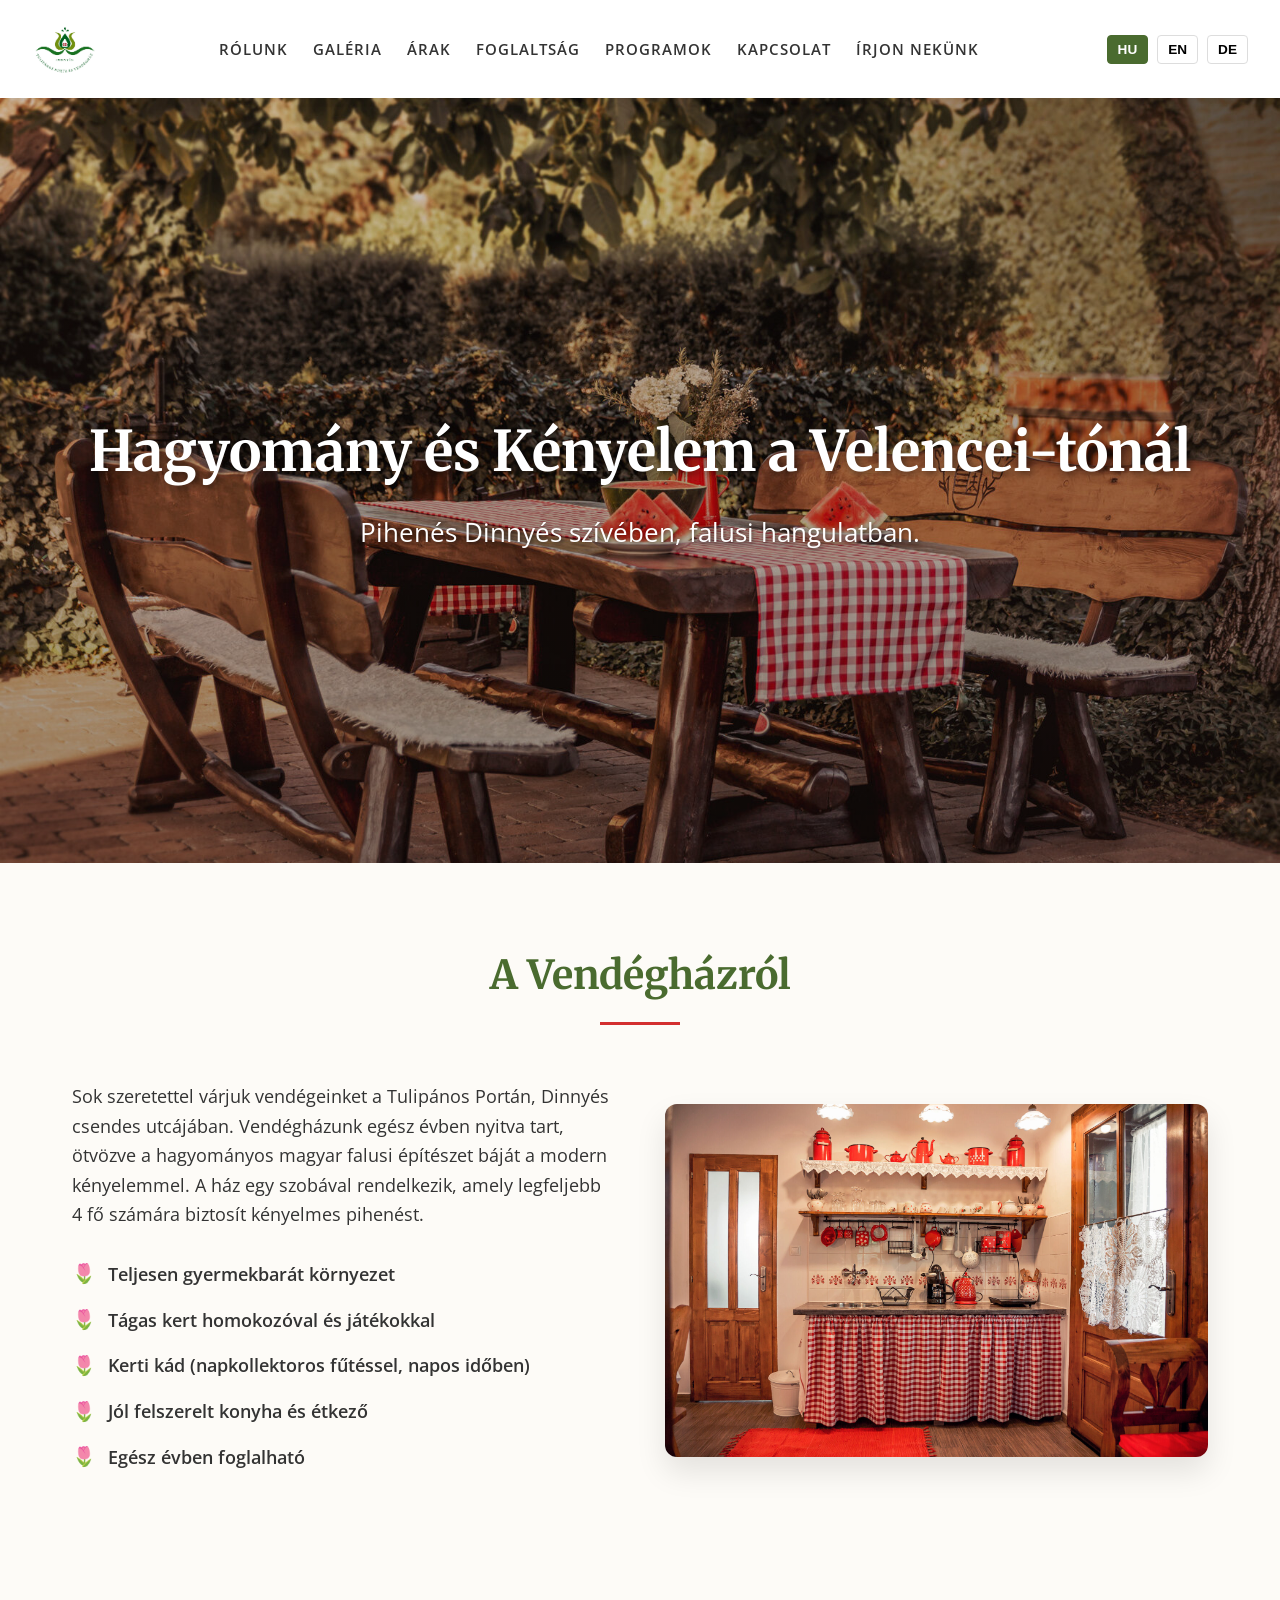
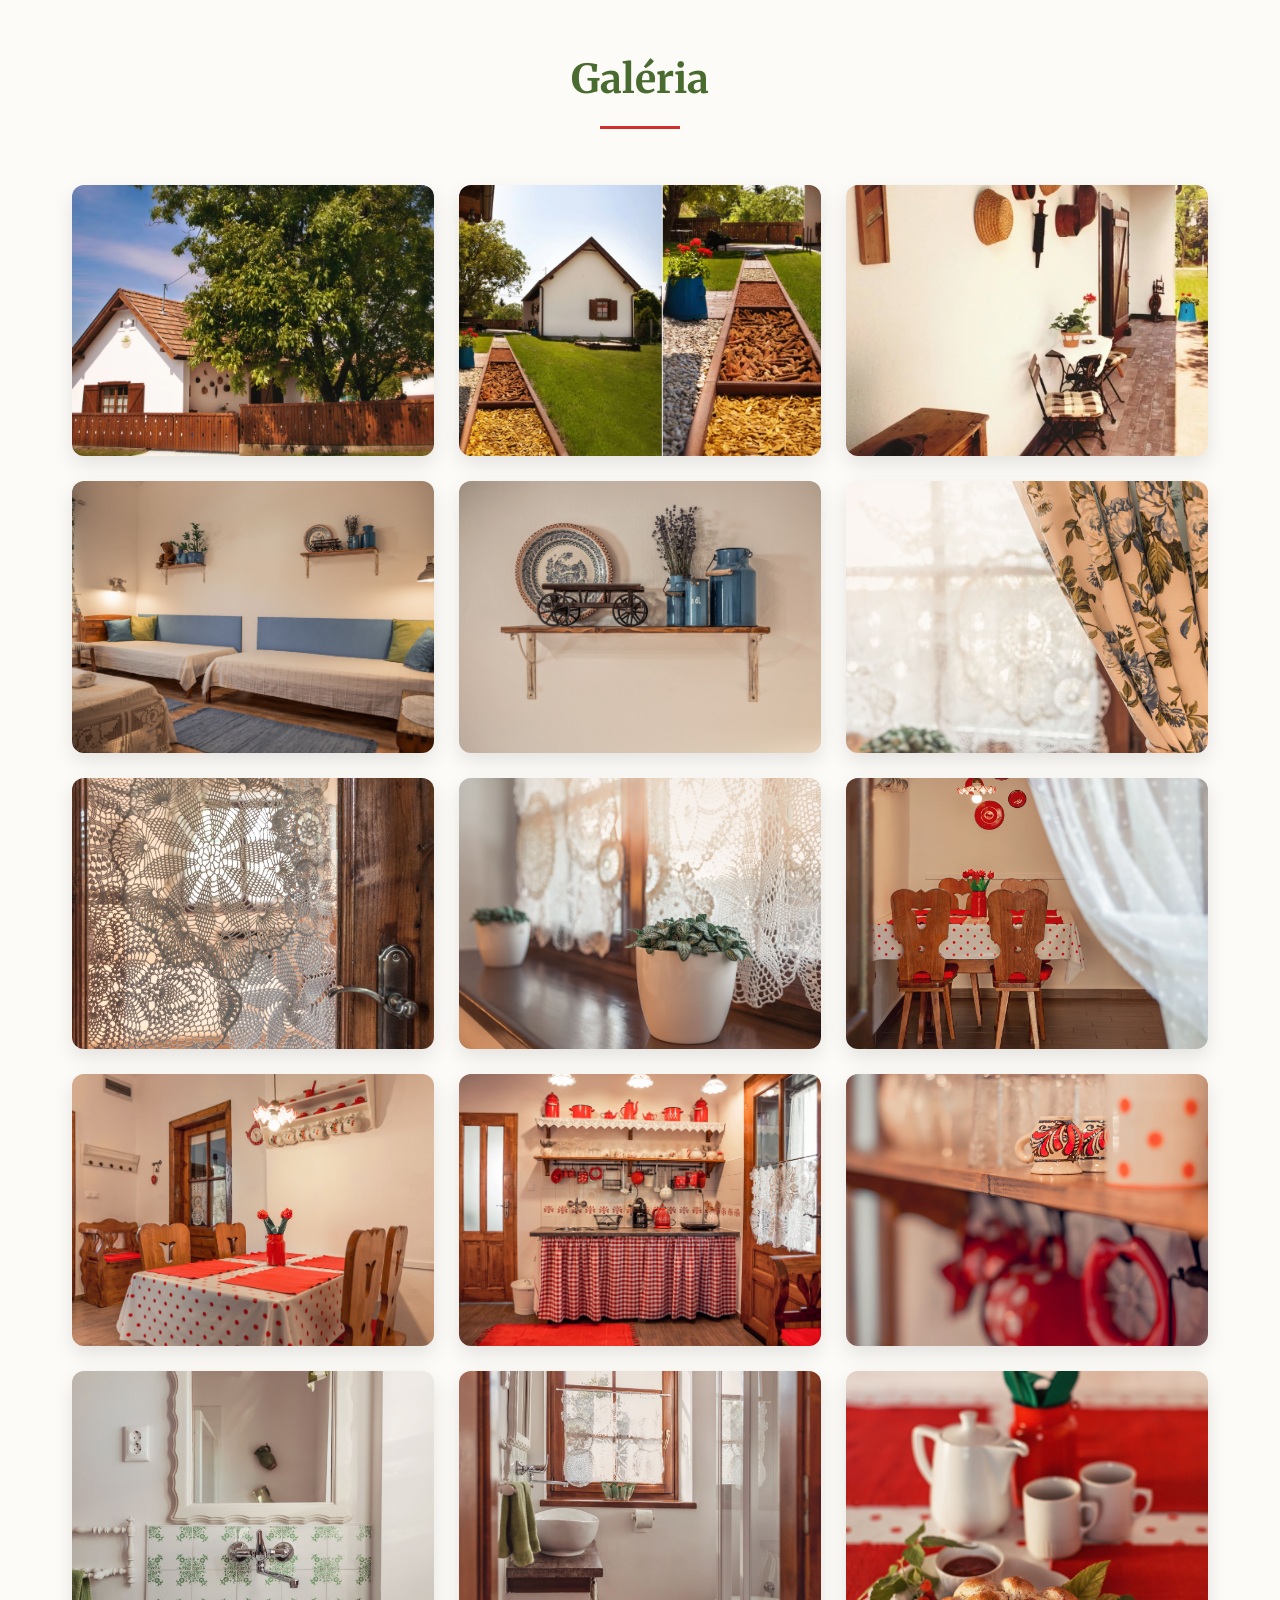
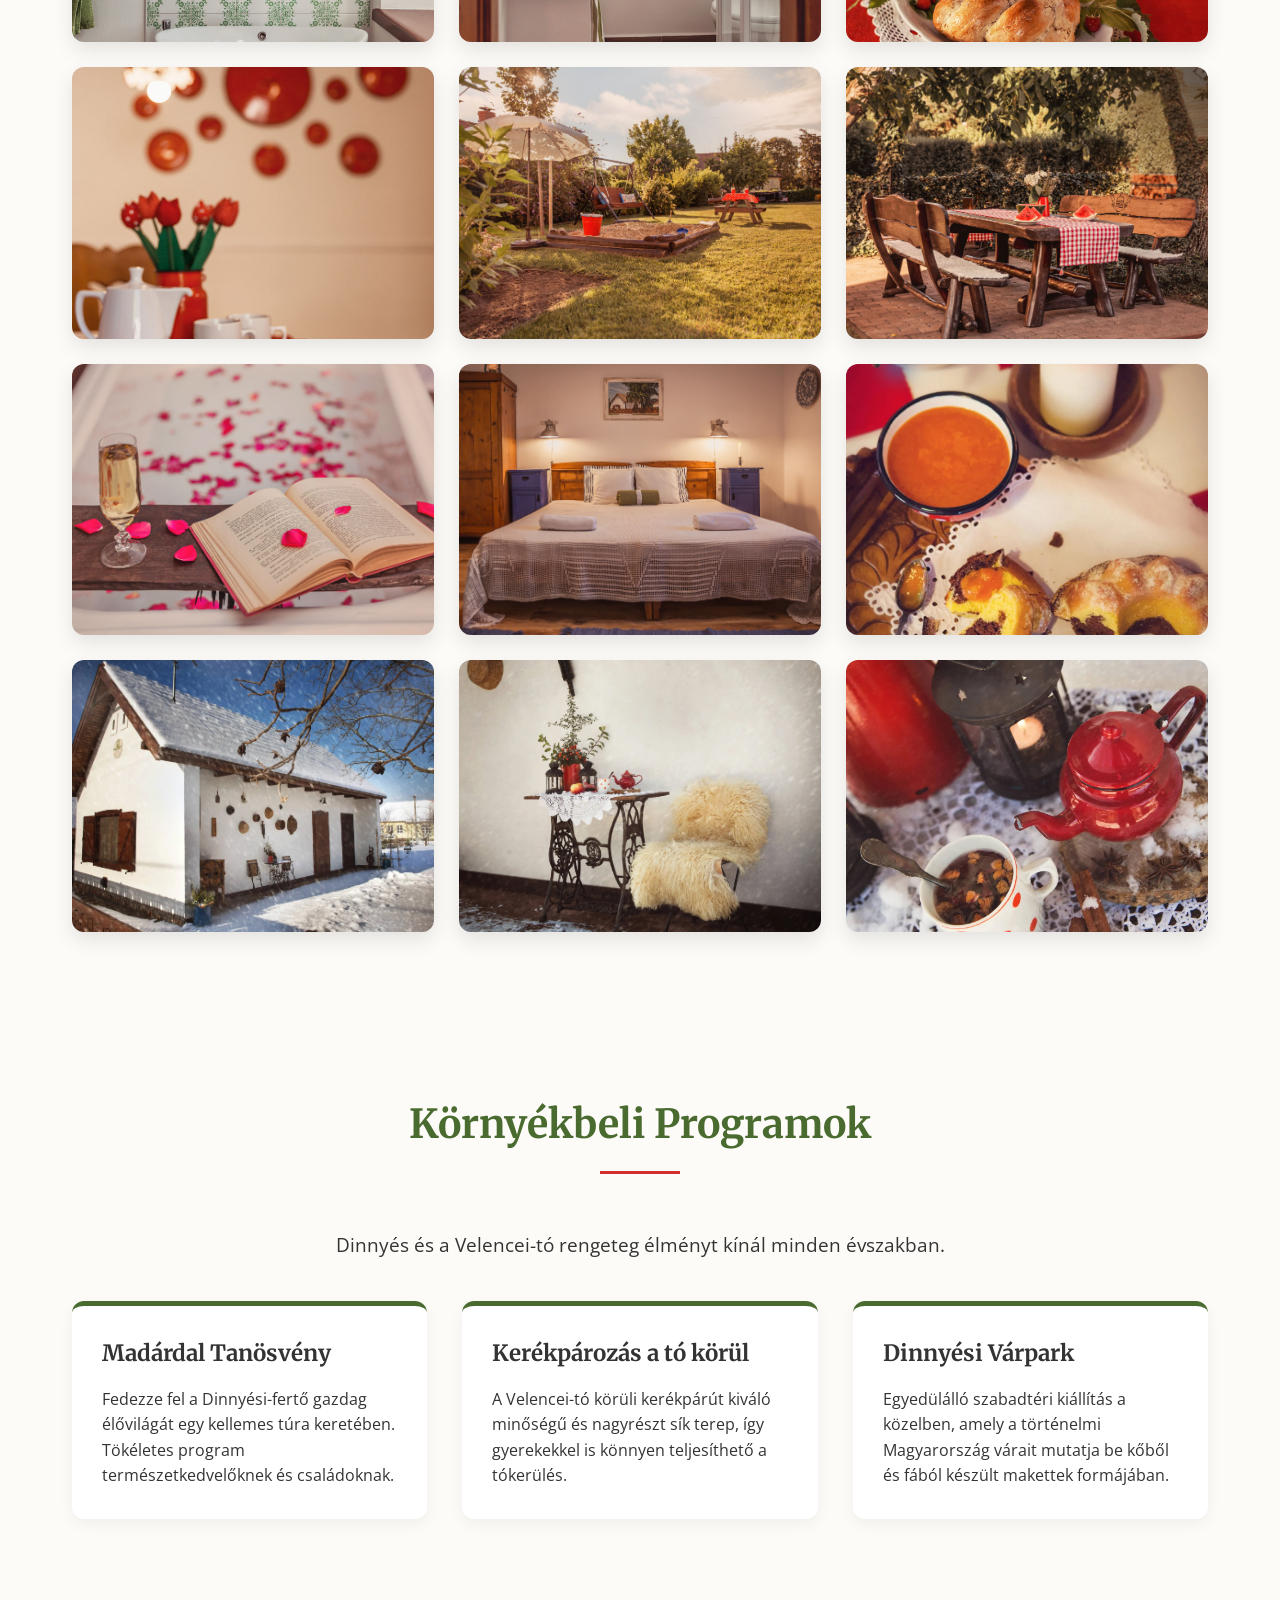
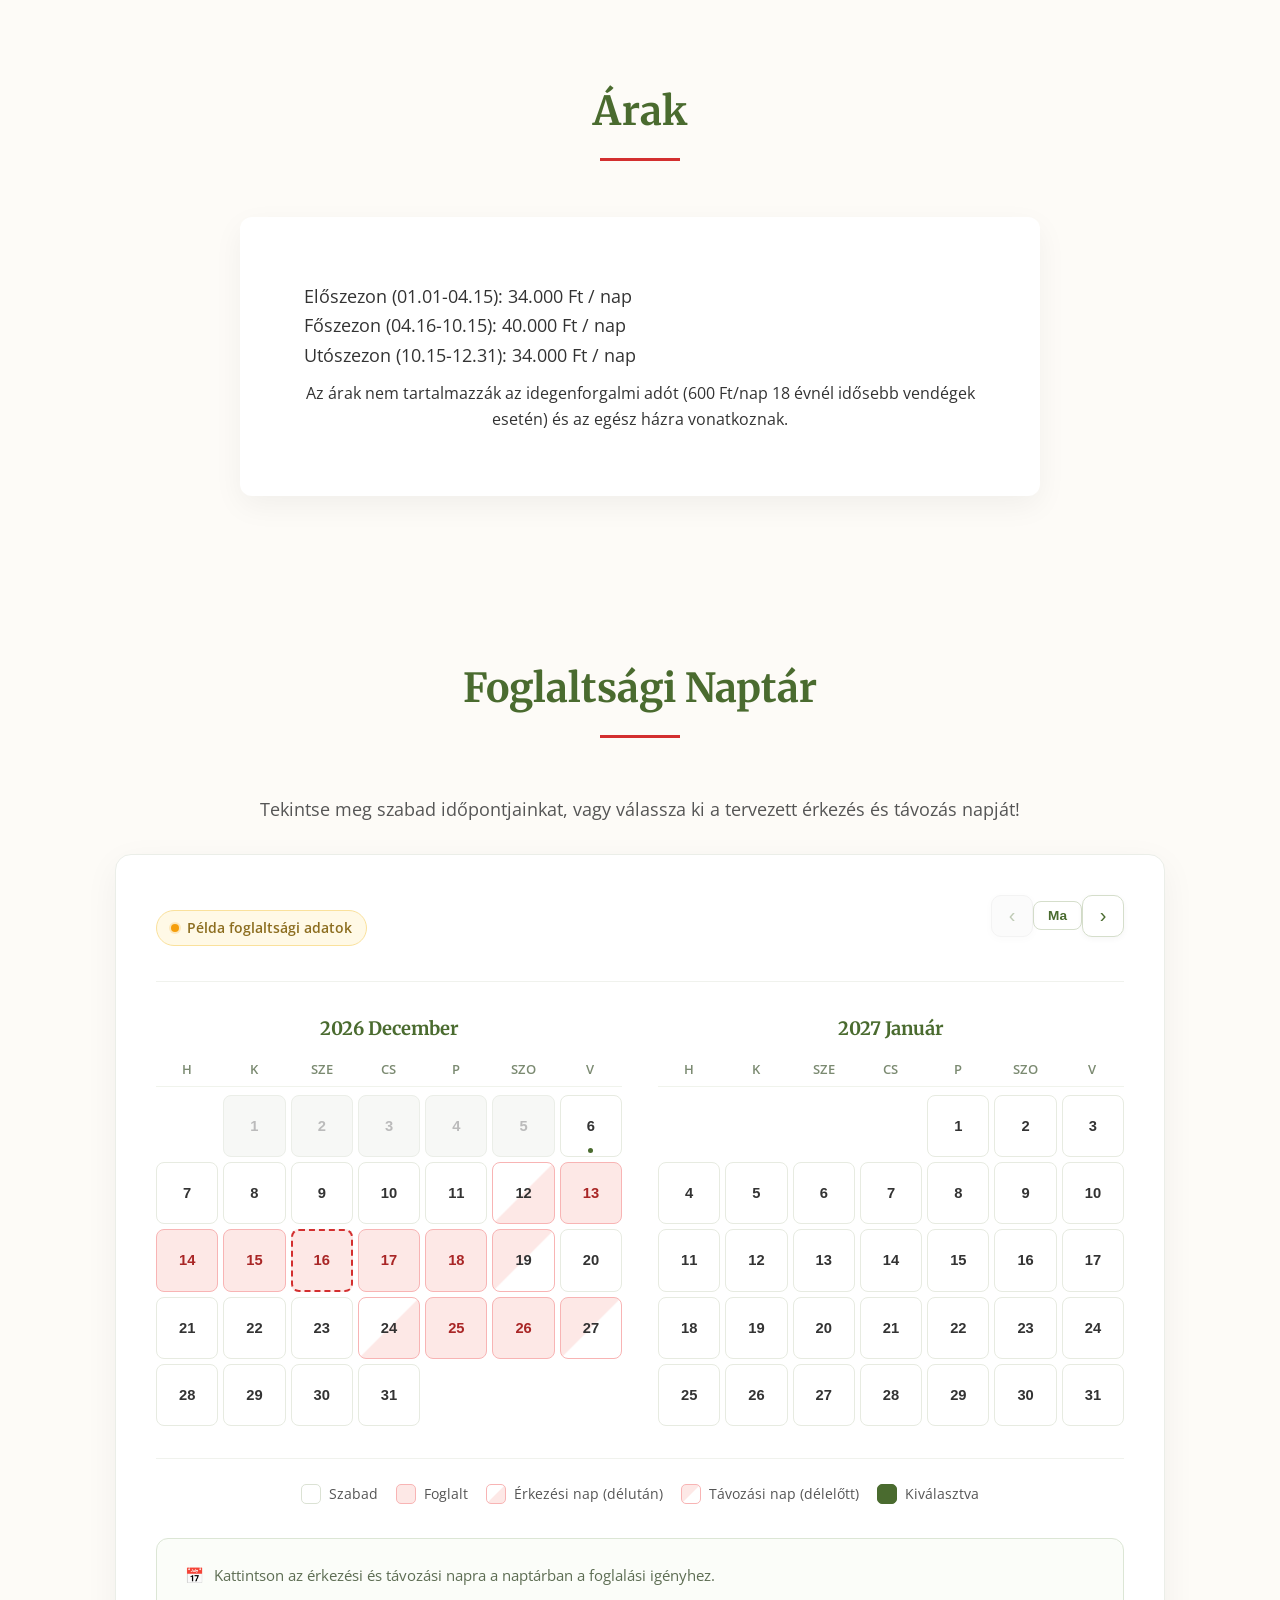
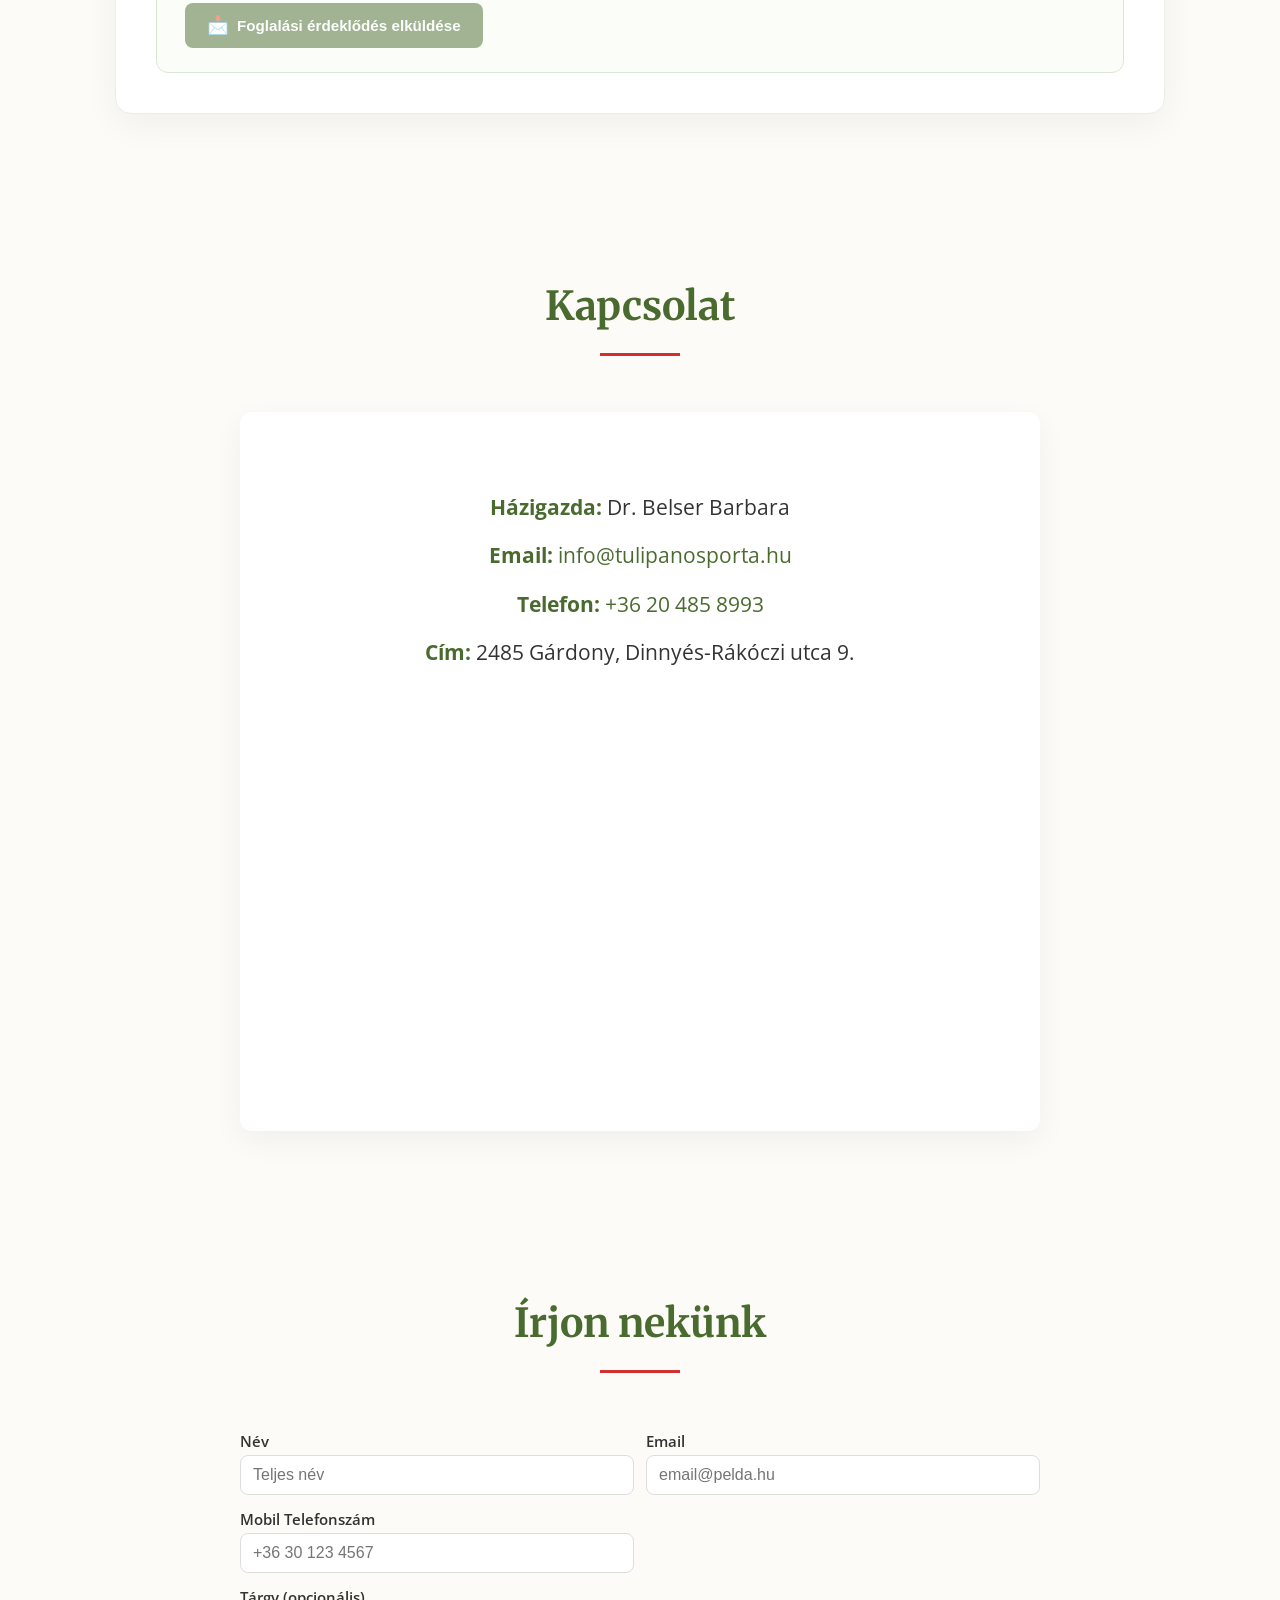
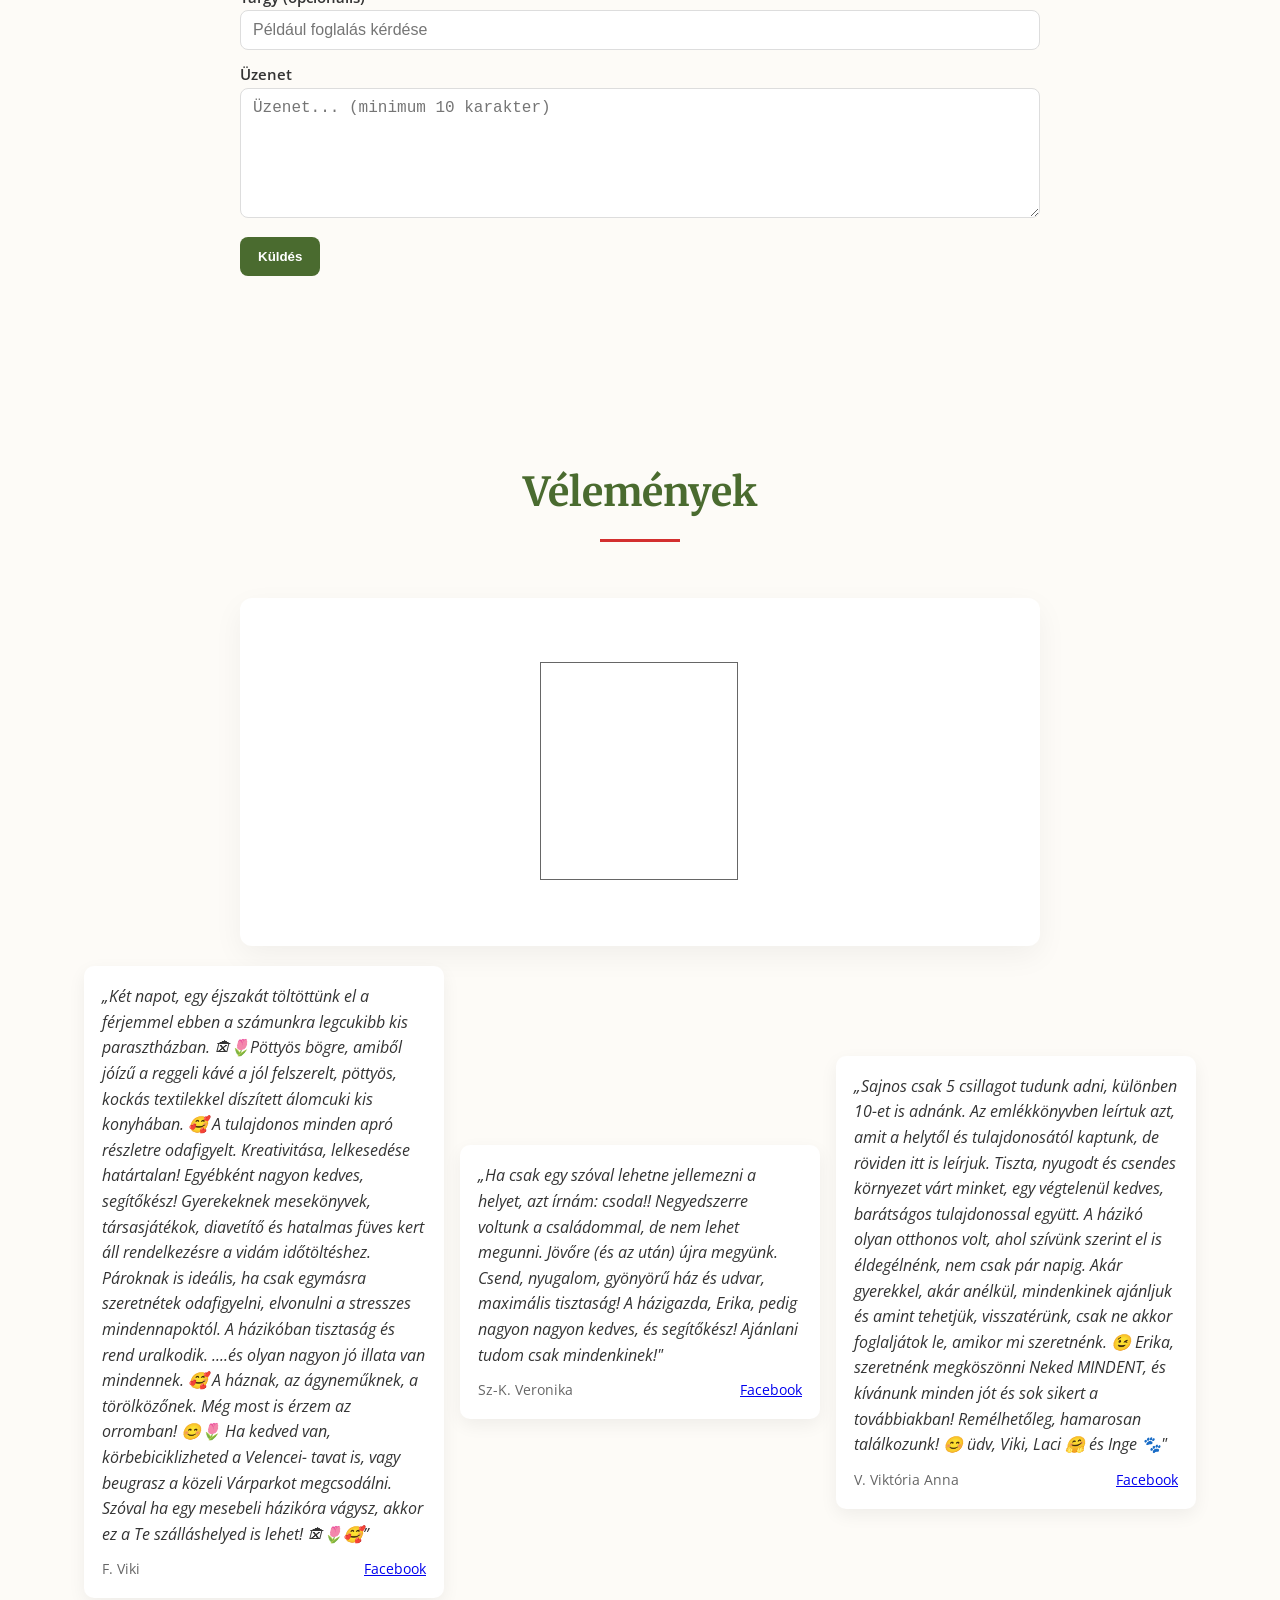
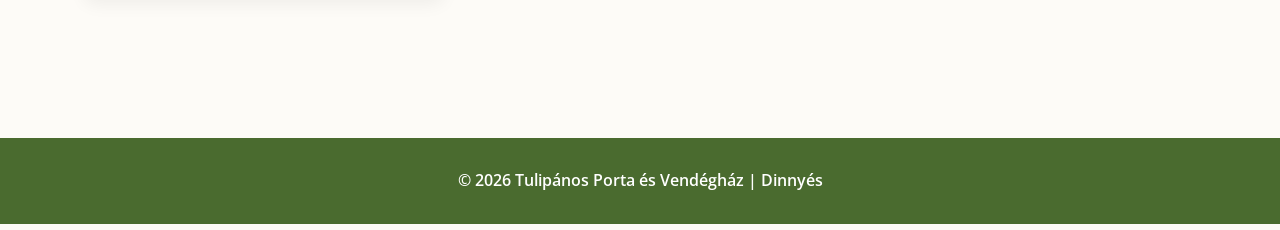
==== commit 6dec489d: "Add reservation calendar" ====
--- a/index.html
+++ b/index.html
@@ -10,6 +10,7 @@
     <link
         href="https://fonts.googleapis.com/css2?family=Merriweather:ital,wght@0,300;0,400;0,700;1,400&family=Open+Sans:wght@300;400;600&display=swap"
         rel="stylesheet">
+    <link rel="stylesheet" href="calendar.css">
 
     <style>
         :root {
@@ -457,6 +458,7 @@
             <a href="#about" id="nav-about">Rólunk</a>
             <a href="#gallery" id="nav-gallery">Galéria</a>
             <a href="#prices" id="nav-prices">Árak</a>
+            <a href="#booking" id="nav-booking">Foglaltság</a>
             <a href="#activities" id="nav-activities">Programok</a>
             <a href="#contact" id="nav-contact">Kapcsolat</a>
             <a href="#contact-us" id="nav-contact-us">Írjon nekünk</a>
@@ -609,6 +611,76 @@
             </ul>
             <p id="price-note" style="margin-top:12px;">Az árak nem tartalmazzák az idegenforgalmi adót (600 Ft/nap 18 évnél idősebb vendégek esetén) és az egész házra vonatkoznak.</p>
         </div>
+    </section>
+
+    <section id="booking" class="booking-section">
+        <h2 class="section-title" id="title-booking">Foglaltsági Naptár</h2>
+        <p style="text-align: center; margin-bottom: 30px; font-size: 1.15rem; color: #555;" id="booking-subtitle">
+            Tekintse meg szabad időpontjainkat, vagy válassza ki a tervezett érkezés és távozás napját!
+        </p>
+
+        <div class="booking-container">
+            <div class="booking-header">
+                <div class="booking-title-group">
+                    <div id="calendar-sync-badge" class="calendar-sync-badge">
+                        <span class="dot"></span>
+                        <span class="badge-text">Google Naptár kapcsolat</span>
+                    </div>
+                </div>
+                <div class="calendar-controls">
+                    <button type="button" id="btn-prev-month" class="calendar-nav-btn" aria-label="Előző hónap">‹</button>
+                    <button type="button" id="btn-calendar-today" class="calendar-today-btn">Ma</button>
+                    <button type="button" id="btn-next-month" class="calendar-nav-btn" aria-label="Következő hónap">›</button>
+                </div>
+            </div>
+
+            <!-- 2-Month side by side grid -->
+            <div id="booking-calendar-wrapper" class="months-wrapper">
+                <!-- Dynamically rendered by calendar.js -->
+            </div>
+
+            <!-- Legend -->
+            <div class="calendar-legend">
+                <div class="legend-item">
+                    <span class="legend-box available"></span>
+                    <span id="legend-label-available">Szabad</span>
+                </div>
+                <div class="legend-item">
+                    <span class="legend-box booked"></span>
+                    <span id="legend-label-booked">Foglalt</span>
+                </div>
+                <div class="legend-item">
+                    <span class="legend-box arrival"></span>
+                    <span id="legend-label-arrival">Érkezési nap (délután)</span>
+                </div>
+                <div class="legend-item">
+                    <span class="legend-box leave"></span>
+                    <span id="legend-label-leave">Távozási nap (délelőtt)</span>
+                </div>
+                <div class="legend-item">
+                    <span class="legend-box selected"></span>
+                    <span id="legend-label-selected">Kiválasztva</span>
+                </div>
+            </div>
+
+            <!-- Interactive Booking Selection & Action Card -->
+            <div id="booking-action-card" class="booking-action-card">
+                <div id="calendar-booking-alert" class="booking-alert" role="alert"></div>
+                <div id="booking-selection-summary" class="booking-selection-info">
+                    <!-- Populated dynamically -->
+                </div>
+                <div class="selection-actions">
+                    <button type="button" id="btn-book-now" class="btn-book-now" disabled>
+                        <span style="font-size:1.1rem">📩</span>
+                        <span>Foglalási érdeklődés elküldése</span>
+                    </button>
+                    <button type="button" id="btn-clear-selection" class="btn-clear-selection" style="display: none;">
+                        Törlés
+                    </button>
+                </div>
+            </div>
+        </div>
+    </section>
 
     <section id="contact">
         <h2 class="section-title" id="title-contact">Kapcsolat</h2>
@@ -712,7 +784,7 @@
     <script>
         const translations = {
             hu: {
-                navAbout: "Rólunk", navGallery: "Galéria", navPrices: "Árak", navActivities: "Programok", navContact: "Kapcsolat", navContactUs: "Írjon nekünk",
+                navAbout: "Rólunk", navGallery: "Galéria", navPrices: "Árak", navBooking: "Foglaltság", navActivities: "Programok", navContact: "Kapcsolat", navContactUs: "Írjon nekünk",
                 heroTitle: "Hagyomány és Kényelem a Velencei-tónál",
                 heroSubtitle: "Pihenés Dinnyés szívében, falusi hangulatban.",
                 titleAbout: "A Vendégházról",
@@ -755,7 +827,7 @@
                 priceNote: "Az árak nem tartalmazzák az idegenforgalmi adót (600 Ft/nap 18 évnél idősebb vendégek esetén) és az egész házra vonatkoznak."
             },
             en: {
-                navAbout: "About Us", navGallery: "Gallery", navPrices: "Prices", navActivities: "Activities", navContact: "Contact", navContactUs: "Contact Us",
+                navAbout: "About Us", navGallery: "Gallery", navPrices: "Prices", navBooking: "Availability", navActivities: "Activities", navContact: "Contact", navContactUs: "Contact Us",
                 heroTitle: "Tradition and Comfort at Lake Velence",
                 heroSubtitle: "Relaxation in the heart of Dinnyés with a rustic atmosphere.",
                 titleAbout: "About the Guest House",
@@ -798,7 +870,7 @@
                 priceNote: "Prices do not include tourist tax (600 Ft/day for guests older than 18 years) and are for the entire house."
             },
             de: {
-                navAbout: "Über uns", navGallery: "Galerie", navPrices: "Preise", navActivities: "Aktivitäten", navContact: "Kontakt", navContactUs: "Kontaktieren Sie uns",
+                navAbout: "Über uns", navGallery: "Galerie", navPrices: "Preise", navBooking: "Belegung", navActivities: "Aktivitäten", navContact: "Kontakt", navContactUs: "Kontaktieren Sie uns",
                 heroTitle: "Tradition und Komfort am Velencer See",
                 heroSubtitle: "Entspannung im Herzen von Dinnyés in ländlicher Atmosphäre.",
                 titleAbout: "Über das Gästehaus",
@@ -850,6 +922,12 @@
             document.getElementById('nav-contact').textContent = translations[lang].navContact;
             document.getElementById('nav-contact-us').textContent = translations[lang].navContactUs;
             document.getElementById('nav-prices').textContent = translations[lang].navPrices;
+            if (document.getElementById('nav-booking')) {
+                document.getElementById('nav-booking').textContent = translations[lang].navBooking;
+            }
+            if (window.updateCalendarLanguage) {
+                window.updateCalendarLanguage(lang);
+            }
             
             document.getElementById('hero-title').textContent = translations[lang].heroTitle;
             document.getElementById('hero-subtitle').textContent = translations[lang].heroSubtitle;
@@ -945,4 +1023,6 @@
         }
         form.addEventListener("submit", handleSubmit)
     </script>
+    <script src="calendar.js"></script>
+</body>
 </html>
--- a/calendar.css
+++ b/calendar.css
@@ -0,0 +1,575 @@
+/* ==========================================================================
+   Tulipános Porta - Booking Availability Calendar Styles
+   ========================================================================== */
+
+.booking-section {
+    padding: 5rem 2rem;
+    max-width: 1200px;
+    margin: 0 auto;
+}
+
+.booking-container {
+    background-color: #ffffff;
+    border-radius: 16px;
+    box-shadow: 0 10px 35px rgba(0, 0, 0, 0.05);
+    border: 1px solid #ebeee8;
+    padding: 2.5rem;
+    margin: 0 auto;
+    max-width: 1050px;
+}
+
+.booking-header {
+    display: flex;
+    justify-content: space-between;
+    align-items: center;
+    flex-wrap: wrap;
+    gap: 16px;
+    margin-bottom: 2rem;
+    padding-bottom: 1.25rem;
+    border-bottom: 1px solid #f0f2ed;
+}
+
+.booking-title-group h3 {
+    font-family: 'Merriweather', serif;
+    font-size: 1.5rem;
+    color: var(--primary-green, #4A6B2F);
+    margin-bottom: 4px;
+}
+
+.booking-title-group p {
+    color: #666;
+    font-size: 0.95rem;
+}
+
+.calendar-sync-badge {
+    display: inline-flex;
+    align-items: center;
+    gap: 8px;
+    padding: 6px 14px;
+    border-radius: 20px;
+    font-size: 0.85rem;
+    font-weight: 600;
+    background-color: #f3f7ee;
+    color: var(--primary-green, #4A6B2F);
+    border: 1px solid #dbe6d1;
+    transition: all 0.3s ease;
+}
+
+.calendar-sync-badge .dot {
+    width: 8px;
+    height: 8px;
+    border-radius: 50%;
+    background-color: #4CAF50;
+    box-shadow: 0 0 0 2px rgba(76, 175, 80, 0.2);
+    animation: pulse-dot 2s infinite ease-in-out;
+}
+
+.calendar-sync-badge.demo-mode {
+    background-color: #fff9e6;
+    color: #8c6d1f;
+    border-color: #fae19c;
+}
+
+.calendar-sync-badge.demo-mode .dot {
+    background-color: #f59e0b;
+    box-shadow: 0 0 0 2px rgba(245, 158, 11, 0.2);
+}
+
+@keyframes pulse-dot {
+    0%, 100% { transform: scale(1); opacity: 1; }
+    50% { transform: scale(1.2); opacity: 0.7; }
+}
+
+/* --- Calendar Navigation & Months Grid --- */
+.calendar-controls {
+    display: flex;
+    justify-content: space-between;
+    align-items: center;
+    margin-bottom: 1.5rem;
+}
+
+.calendar-nav-btn {
+    background: #ffffff;
+    border: 1px solid #d5decb;
+    color: var(--primary-green, #4A6B2F);
+    width: 42px;
+    height: 42px;
+    border-radius: 10px;
+    display: flex;
+    align-items: center;
+    justify-content: center;
+    font-size: 1.25rem;
+    cursor: pointer;
+    transition: all 0.2s ease;
+    box-shadow: 0 2px 6px rgba(0, 0, 0, 0.04);
+}
+
+.calendar-nav-btn:hover:not(:disabled) {
+    background: var(--primary-green, #4A6B2F);
+    color: #ffffff;
+    border-color: var(--primary-green, #4A6B2F);
+    transform: translateY(-1px);
+    box-shadow: 0 4px 10px rgba(74, 107, 47, 0.2);
+}
+
+.calendar-nav-btn:disabled {
+    opacity: 0.35;
+    cursor: not-allowed;
+    background: #f5f5f5;
+    border-color: #ddd;
+}
+
+.calendar-today-btn {
+    background: #ffffff;
+    border: 1px solid #d5decb;
+    color: var(--primary-green, #4A6B2F);
+    font-weight: 600;
+    font-size: 0.85rem;
+    padding: 6px 14px;
+    border-radius: 8px;
+    cursor: pointer;
+    transition: all 0.2s ease;
+}
+
+.calendar-today-btn:hover {
+    background: #f3f7ee;
+    border-color: var(--primary-green, #4A6B2F);
+}
+
+.months-wrapper {
+    display: grid;
+    grid-template-columns: 1fr 1fr;
+    gap: 36px;
+    transition: opacity 0.25s ease;
+}
+
+.month-card {
+    background: #ffffff;
+    border-radius: 12px;
+}
+
+.month-card-title {
+    font-family: 'Merriweather', serif;
+    font-size: 1.15rem;
+    color: var(--primary-green, #4A6B2F);
+    text-align: center;
+    margin-bottom: 1rem;
+    font-weight: 700;
+}
+
+.weekdays-row {
+    display: grid;
+    grid-template-columns: repeat(7, 1fr);
+    gap: 4px;
+    text-align: center;
+    font-weight: 600;
+    font-size: 0.8rem;
+    color: #7b8a71;
+    text-transform: uppercase;
+    letter-spacing: 0.5px;
+    margin-bottom: 8px;
+    padding-bottom: 6px;
+    border-bottom: 1px solid #f0f3ec;
+}
+
+.days-grid {
+    display: grid;
+    grid-template-columns: repeat(7, 1fr);
+    gap: 5px;
+}
+
+/* Empty placeholder for padding before 1st day */
+.day-cell.empty {
+    background: transparent;
+    border: none;
+    cursor: default;
+    pointer-events: none;
+}
+
+/* Base Day Cell */
+.day-cell {
+    aspect-ratio: 1;
+    min-height: 40px;
+    border-radius: 8px;
+    display: flex;
+    flex-direction: column;
+    align-items: center;
+    justify-content: center;
+    position: relative;
+    font-size: 0.92rem;
+    font-weight: 600;
+    background: #ffffff;
+    border: 1px solid #e7ebe1;
+    color: var(--text-color, #333);
+    cursor: pointer;
+    user-select: none;
+    transition: all 0.18s ease;
+}
+
+.day-cell .day-number {
+    z-index: 2;
+    pointer-events: none;
+}
+
+/* Today indicator */
+.day-cell.is-today::after {
+    content: '';
+    position: absolute;
+    bottom: 3px;
+    width: 5px;
+    height: 5px;
+    border-radius: 50%;
+    background-color: var(--primary-green, #4A6B2F);
+    z-index: 2;
+}
+
+/* Past Dates */
+.day-cell.is-past {
+    background: #f7f8f6;
+    border-color: #ebeee8;
+    color: #bbb;
+    cursor: not-allowed;
+    pointer-events: none;
+}
+
+/* Available Day */
+.day-cell.is-available:hover {
+    border-color: var(--primary-green, #4A6B2F);
+    background-color: #f4f8ef;
+    transform: translateY(-1px);
+    box-shadow: 0 4px 8px rgba(74, 107, 47, 0.12);
+}
+
+/* Fully Booked Day */
+.day-cell.is-booked {
+    background-color: #FDE8E6;
+    border-color: #F8B4B4;
+    color: #A92626;
+    cursor: not-allowed;
+}
+
+.day-cell.is-booked:hover {
+    background-color: #fcd5ce;
+}
+
+/* Check-in Day (Arrival: free in morning, booked in afternoon) */
+.day-cell.is-arrival {
+    background: linear-gradient(135deg, #ffffff 49%, #FDE8E6 51%);
+    border-color: #F8B4B4;
+    color: #333;
+    cursor: pointer;
+}
+
+.day-cell.is-arrival:hover {
+    box-shadow: 0 4px 8px rgba(169, 38, 38, 0.15);
+    transform: translateY(-1px);
+}
+
+/* Check-out Day (Departure: booked in morning, free in afternoon) */
+.day-cell.is-leave {
+    background: linear-gradient(135deg, #FDE8E6 49%, #ffffff 51%);
+    border-color: #F8B4B4;
+    color: #333;
+    cursor: pointer;
+}
+
+.day-cell.is-leave:hover {
+    box-shadow: 0 4px 8px rgba(74, 107, 47, 0.15);
+    transform: translateY(-1px);
+}
+
+/* Turnover Day (Check-out in morning, check-in in afternoon) */
+.day-cell.is-turnover {
+    background: #FDE8E6;
+    border: 2px dashed #D32F2F;
+    color: #A92626;
+    cursor: not-allowed;
+}
+
+/* --- Selected Range Highlight --- */
+.day-cell.is-range-start {
+    background: var(--primary-green, #4A6B2F) !important;
+    color: #ffffff !important;
+    border-color: var(--primary-green, #4A6B2F) !important;
+    border-radius: 8px 0 0 8px !important;
+    box-shadow: 0 4px 10px rgba(74, 107, 47, 0.35);
+    z-index: 3;
+}
+
+.day-cell.is-range-start.is-today::after {
+    background-color: #ffffff;
+}
+
+.day-cell.is-range-end {
+    background: var(--primary-green, #4A6B2F) !important;
+    color: #ffffff !important;
+    border-color: var(--primary-green, #4A6B2F) !important;
+    border-radius: 0 8px 8px 0 !important;
+    box-shadow: 0 4px 10px rgba(74, 107, 47, 0.35);
+    z-index: 3;
+}
+
+.day-cell.is-range-end.is-today::after {
+    background-color: #ffffff;
+}
+
+.day-cell.is-range-start.is-range-end {
+    border-radius: 8px !important;
+}
+
+.day-cell.is-in-range {
+    background: #EBF3E5 !important;
+    color: #2F4D18 !important;
+    border-color: #d7e4cc !important;
+    border-radius: 0 !important;
+}
+
+.day-cell.is-range-hover {
+    background: #F2F7ED !important;
+    border-color: #9ab48a !important;
+}
+
+/* --- Calendar Legend --- */
+.calendar-legend {
+    display: flex;
+    flex-wrap: wrap;
+    justify-content: center;
+    gap: 18px;
+    margin-top: 2rem;
+    padding-top: 1.5rem;
+    border-top: 1px solid #f0f2ed;
+    font-size: 0.88rem;
+    color: #555;
+}
+
+.legend-item {
+    display: flex;
+    align-items: center;
+    gap: 8px;
+}
+
+.legend-box {
+    width: 20px;
+    height: 20px;
+    border-radius: 5px;
+    border: 1px solid #ddd;
+    flex-shrink: 0;
+}
+
+.legend-box.available {
+    background: #ffffff;
+    border-color: #dbe2d4;
+}
+
+.legend-box.booked {
+    background: #FDE8E6;
+    border-color: #F8B4B4;
+}
+
+.legend-box.arrival {
+    background: linear-gradient(135deg, #ffffff 49%, #FDE8E6 51%);
+    border-color: #F8B4B4;
+}
+
+.legend-box.leave {
+    background: linear-gradient(135deg, #FDE8E6 49%, #ffffff 51%);
+    border-color: #F8B4B4;
+}
+
+.legend-box.selected {
+    background: var(--primary-green, #4A6B2F);
+    border-color: var(--primary-green, #4A6B2F);
+}
+
+/* --- Interactive Booking Selection Card --- */
+.booking-action-card {
+    margin-top: 2rem;
+    background: #FBFDF9;
+    border: 1px solid #DCE6D5;
+    border-radius: 12px;
+    padding: 1.5rem 1.75rem;
+    display: flex;
+    flex-direction: column;
+    gap: 16px;
+    transition: all 0.3s ease;
+}
+
+.booking-action-card.has-selection {
+    background: #F6FAF2;
+    border-color: #C6DDBA;
+    box-shadow: 0 4px 15px rgba(74, 107, 47, 0.08);
+}
+
+.booking-selection-info {
+    display: flex;
+    flex-wrap: wrap;
+    align-items: center;
+    justify-content: space-between;
+    gap: 16px;
+}
+
+.selection-dates-summary {
+    display: flex;
+    flex-wrap: wrap;
+    align-items: center;
+    gap: 14px;
+}
+
+.selection-pill {
+    display: inline-flex;
+    flex-direction: column;
+    background: #ffffff;
+    padding: 8px 14px;
+    border-radius: 8px;
+    border: 1px solid #d7e0d1;
+    font-size: 0.85rem;
+}
+
+.selection-pill-label {
+    font-size: 0.75rem;
+    color: #6d7d63;
+    text-transform: uppercase;
+    font-weight: 600;
+    margin-bottom: 2px;
+}
+
+.selection-pill-val {
+    font-weight: 700;
+    color: var(--text-color, #333);
+    font-size: 0.95rem;
+}
+
+.selection-pricing {
+    background: #ffffff;
+    padding: 10px 16px;
+    border-radius: 8px;
+    border: 1px solid #d7e0d1;
+    text-align: right;
+}
+
+.selection-pricing-label {
+    font-size: 0.78rem;
+    color: #6d7d63;
+}
+
+.selection-pricing-amount {
+    font-family: 'Merriweather', serif;
+    font-size: 1.35rem;
+    font-weight: 700;
+    color: var(--primary-green, #4A6B2F);
+}
+
+.selection-pricing-tax {
+    font-size: 0.75rem;
+    color: #888;
+    margin-top: 2px;
+}
+
+.selection-prompt-msg {
+    display: flex;
+    align-items: center;
+    gap: 10px;
+    color: #5d6d53;
+    font-size: 0.95rem;
+}
+
+.selection-actions {
+    display: flex;
+    align-items: center;
+    gap: 12px;
+    flex-wrap: wrap;
+}
+
+.btn-book-now {
+    background: var(--primary-green, #4A6B2F);
+    color: #ffffff;
+    border: none;
+    padding: 12px 22px;
+    border-radius: 8px;
+    font-weight: 700;
+    font-size: 0.95rem;
+    cursor: pointer;
+    transition: all 0.25s ease;
+    display: inline-flex;
+    align-items: center;
+    gap: 8px;
+    box-shadow: 0 4px 12px rgba(74, 107, 47, 0.25);
+}
+
+.btn-book-now:hover:not(:disabled) {
+    background: #3c5925;
+    transform: translateY(-1px);
+    box-shadow: 0 6px 16px rgba(74, 107, 47, 0.35);
+}
+
+.btn-book-now:disabled {
+    opacity: 0.5;
+    cursor: not-allowed;
+    box-shadow: none;
+}
+
+.btn-clear-selection {
+    background: transparent;
+    color: #666;
+    border: 1px solid #ccd5c5;
+    padding: 11px 16px;
+    border-radius: 8px;
+    font-weight: 600;
+    font-size: 0.9rem;
+    cursor: pointer;
+    transition: all 0.2s ease;
+}
+
+.btn-clear-selection:hover {
+    background: #ffffff;
+    color: var(--accent-red, #D32F2F);
+    border-color: var(--accent-red, #D32F2F);
+}
+
+.booking-alert {
+    padding: 10px 14px;
+    border-radius: 8px;
+    font-size: 0.9rem;
+    font-weight: 600;
+    background-color: #fde8e8;
+    color: #c81e1e;
+    border: 1px solid #f8b4b4;
+    display: none;
+    animation: fadeIn 0.2s ease-in-out;
+}
+
+@keyframes fadeIn {
+    from { opacity: 0; transform: translateY(-4px); }
+    to { opacity: 1; transform: translateY(0); }
+}
+
+/* --- Mobile Responsiveness --- */
+@media (max-width: 820px) {
+    .booking-container {
+        padding: 1.5rem 1rem;
+    }
+
+    .months-wrapper {
+        grid-template-columns: 1fr;
+        gap: 25px;
+    }
+
+    /* Only show first month on small screens */
+    .month-card:nth-child(2) {
+        display: none;
+    }
+
+    .calendar-legend {
+        gap: 12px;
+        font-size: 0.8rem;
+    }
+
+    .booking-selection-info {
+        flex-direction: column;
+        align-items: stretch;
+    }
+
+    .selection-pricing {
+        text-align: left;
+    }
+}
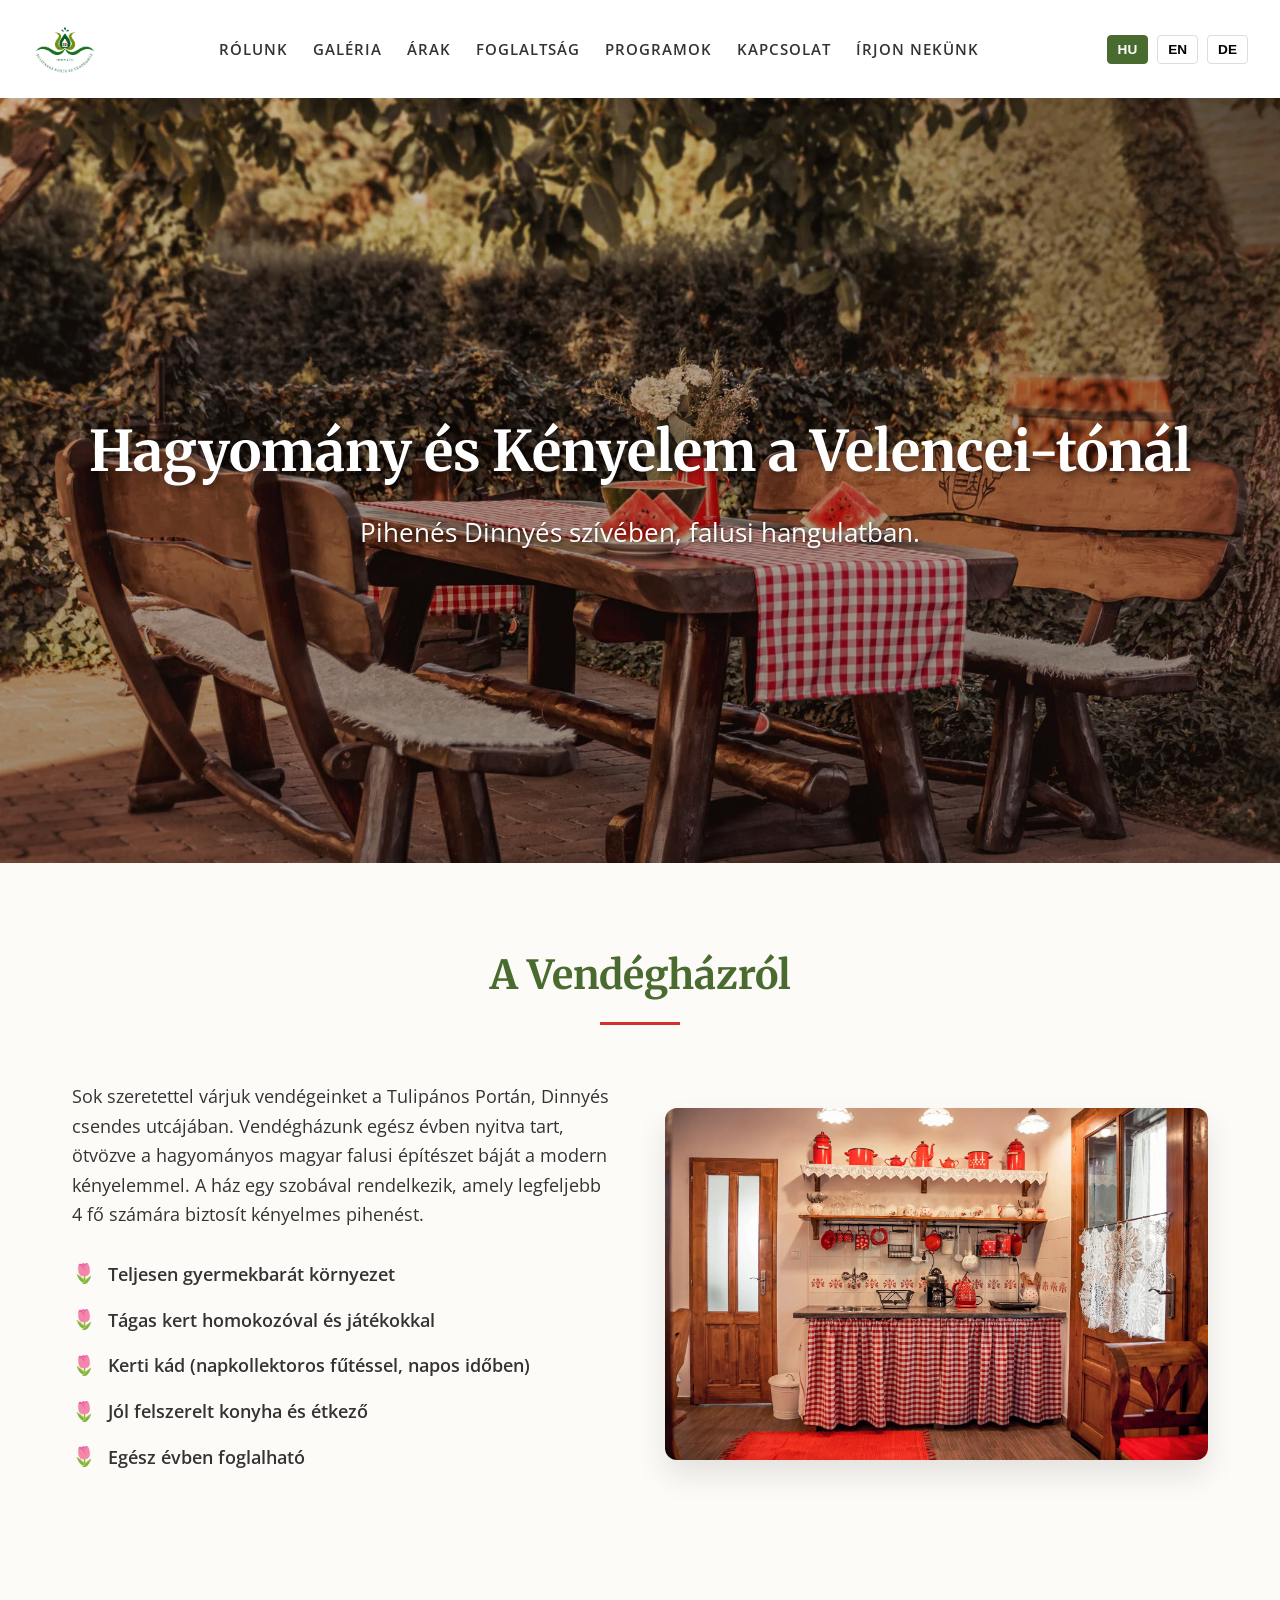
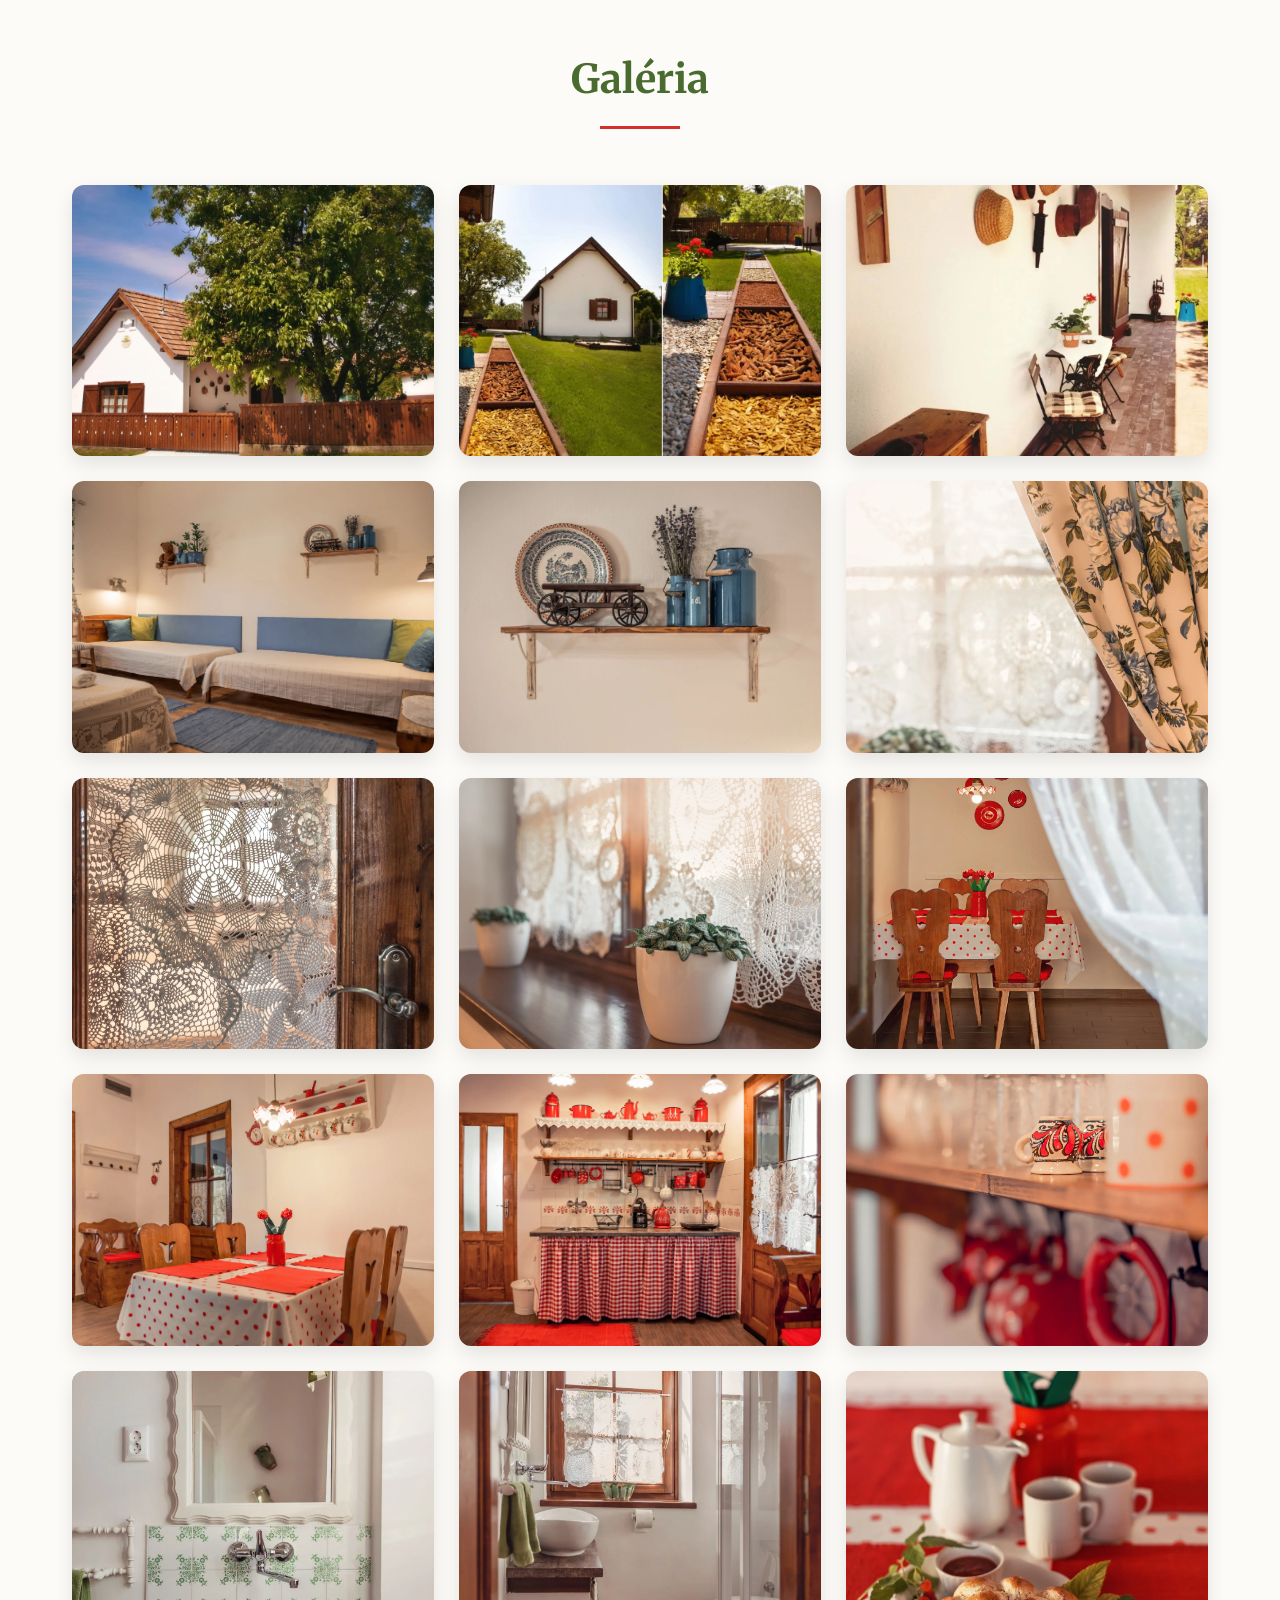
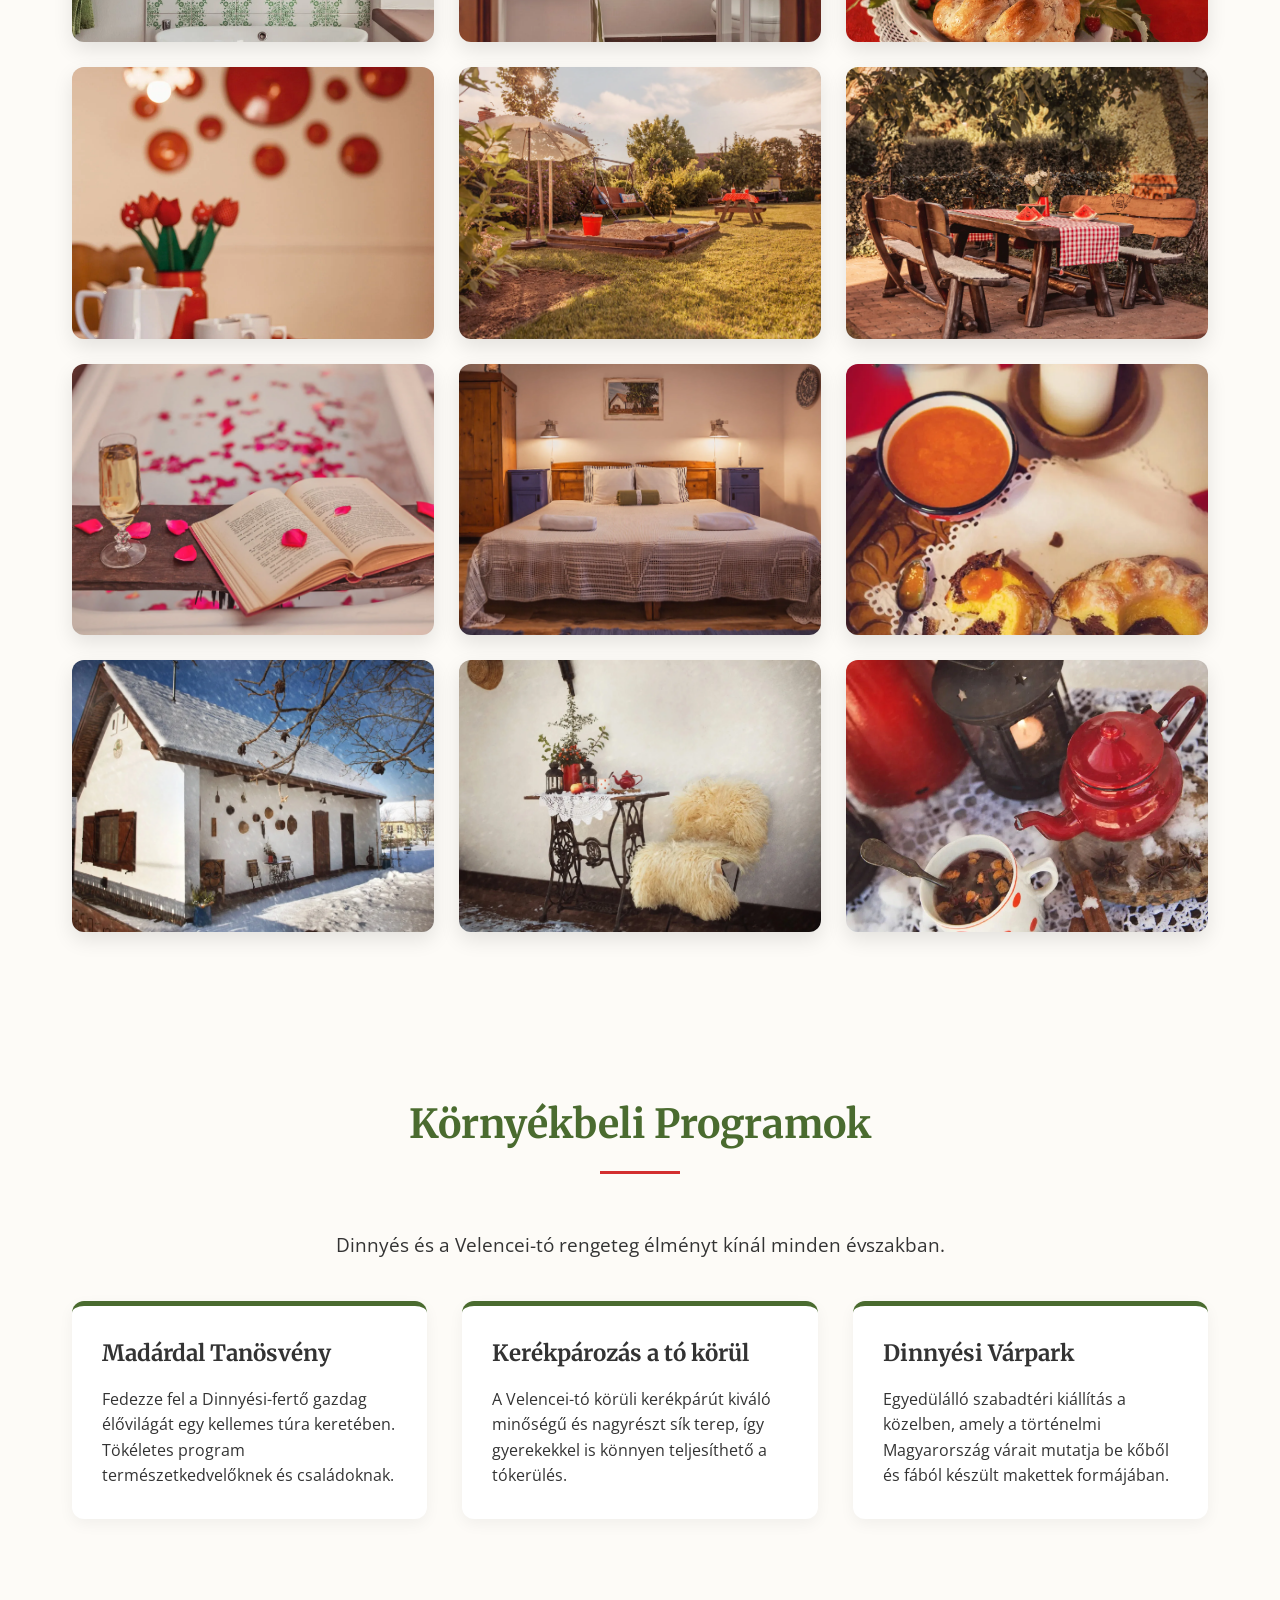
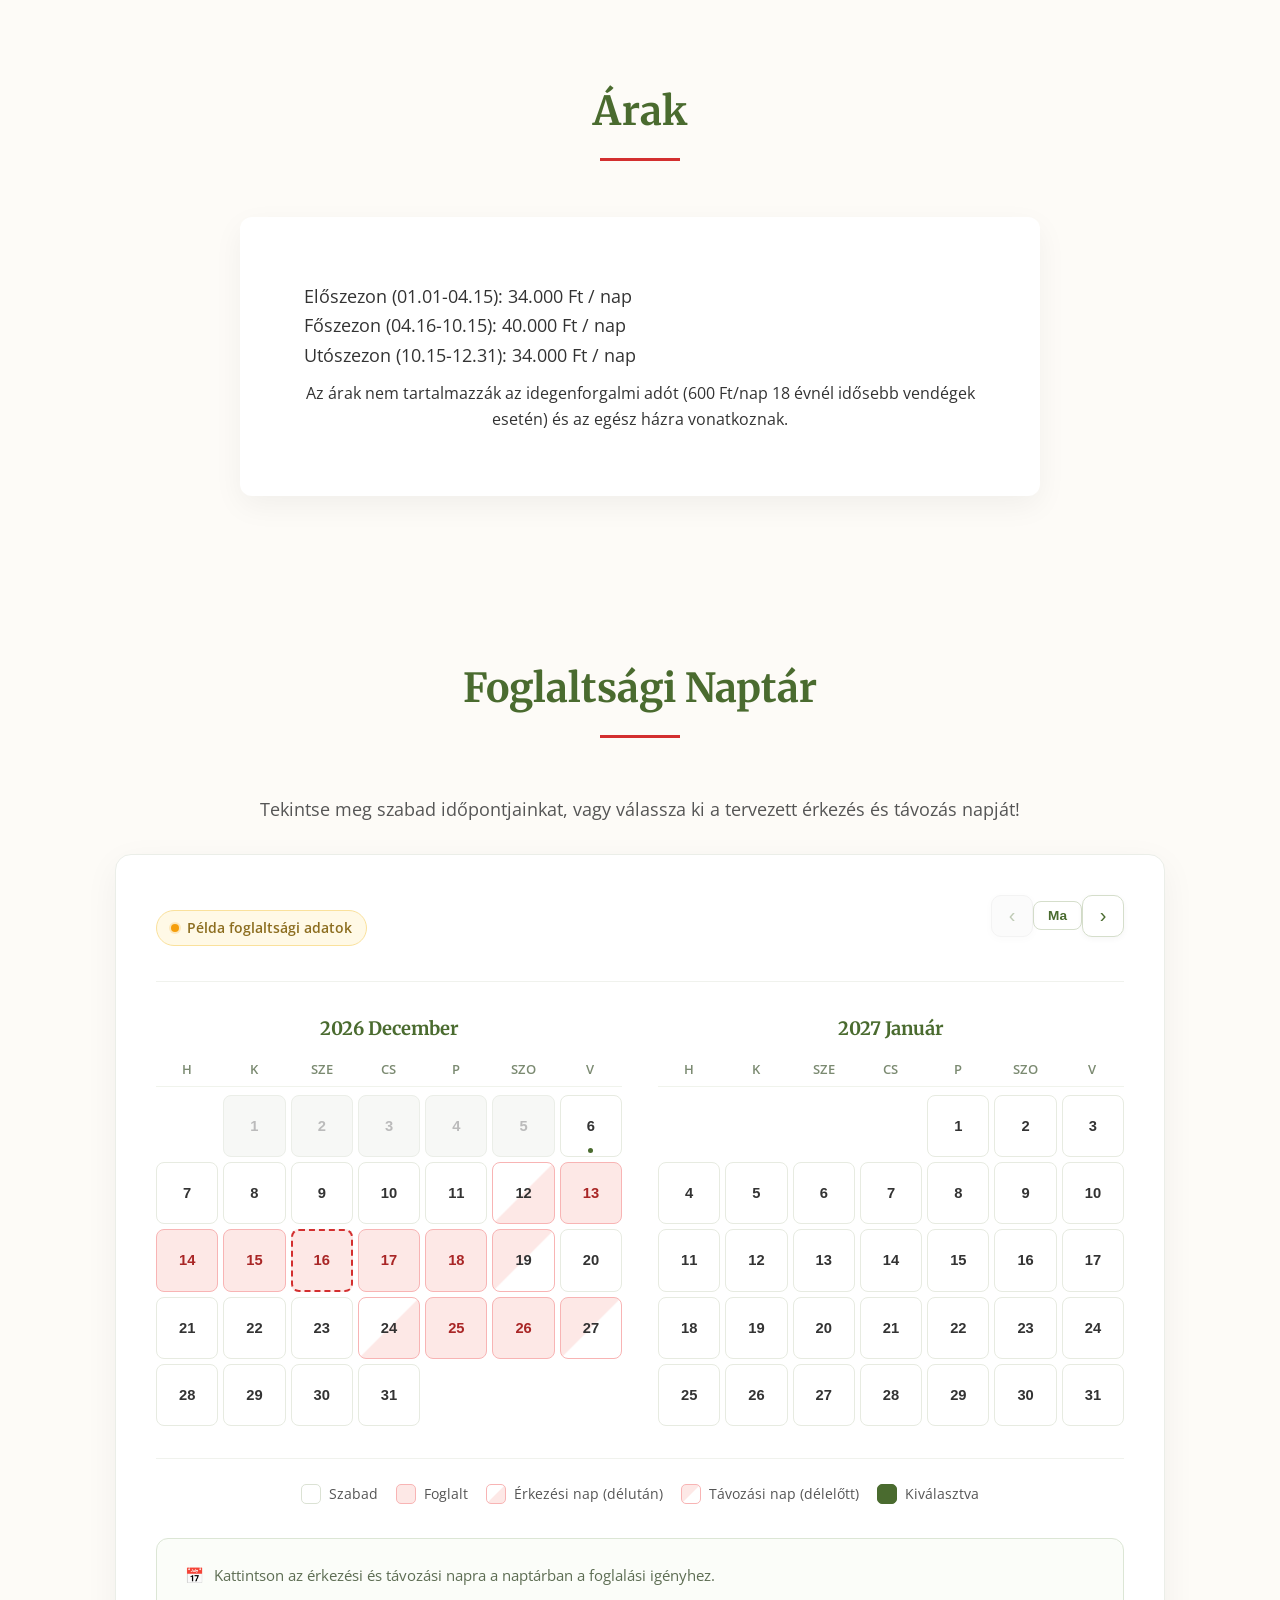
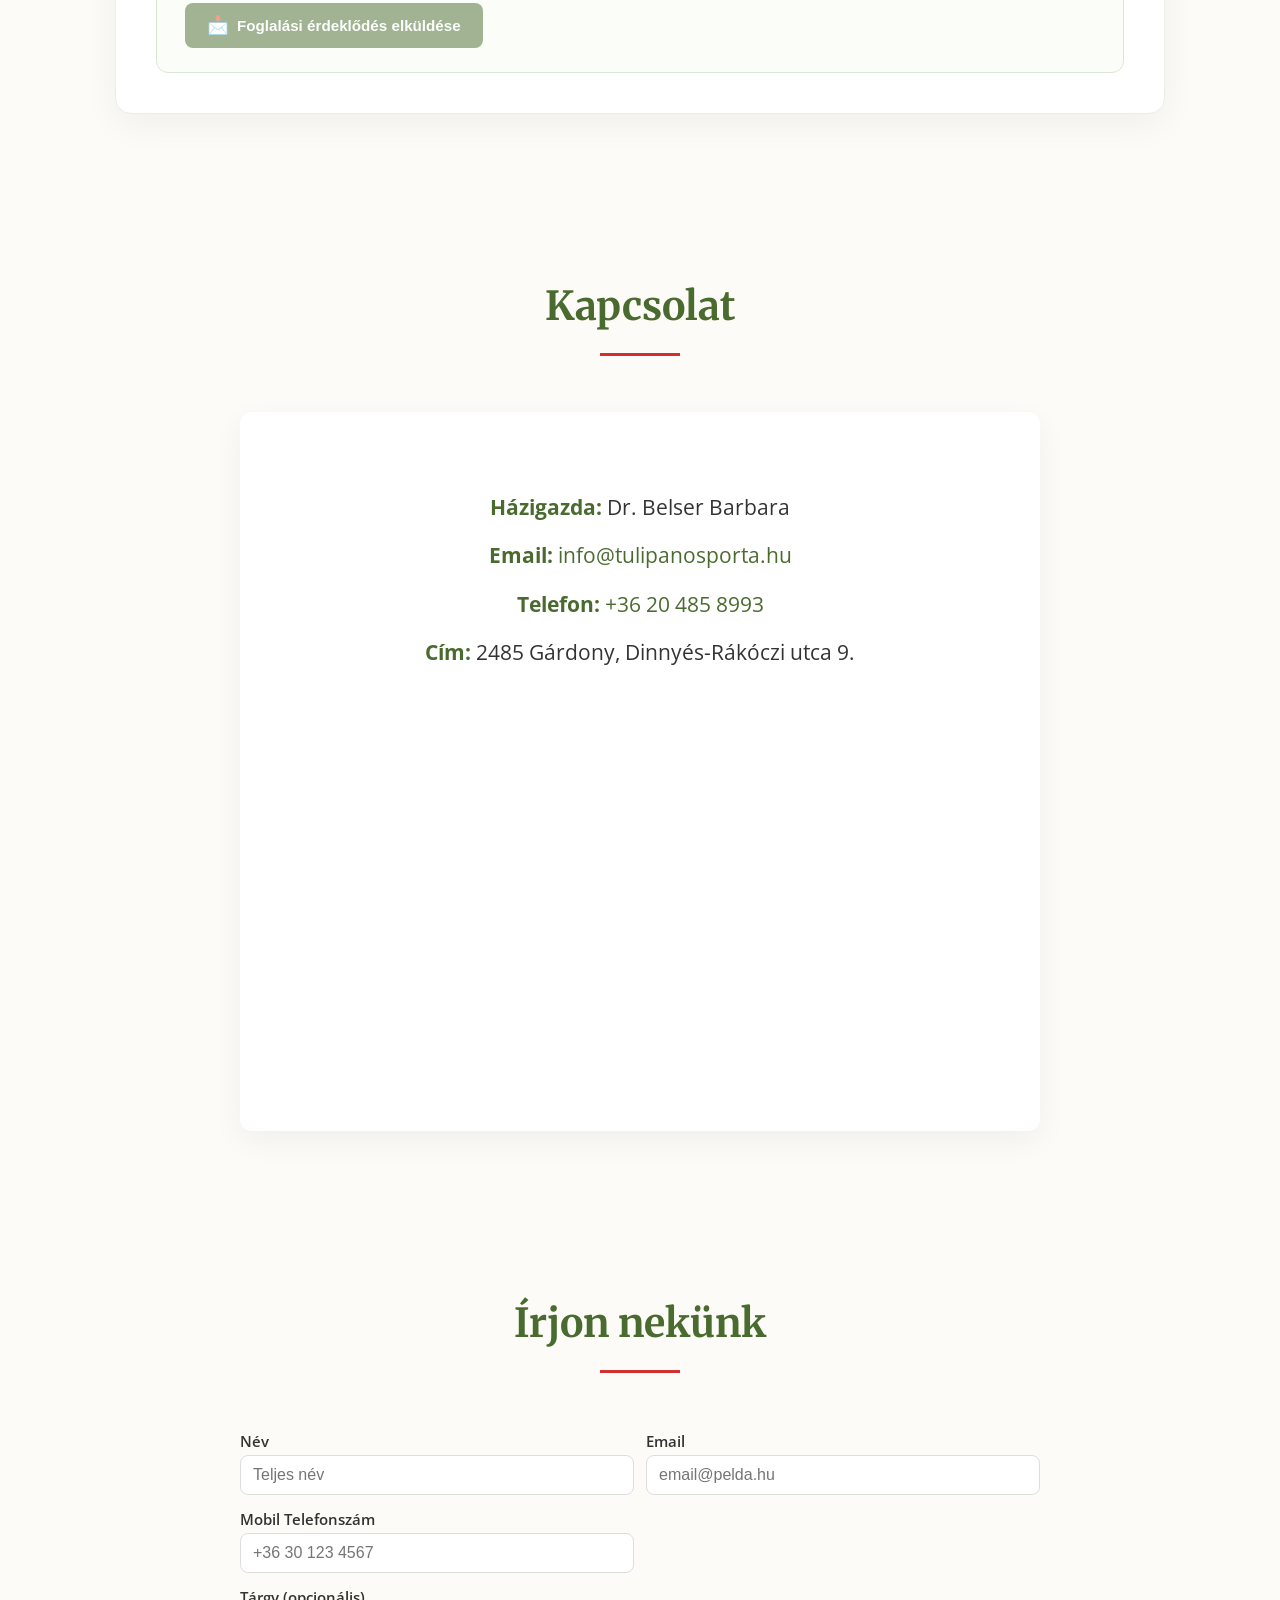
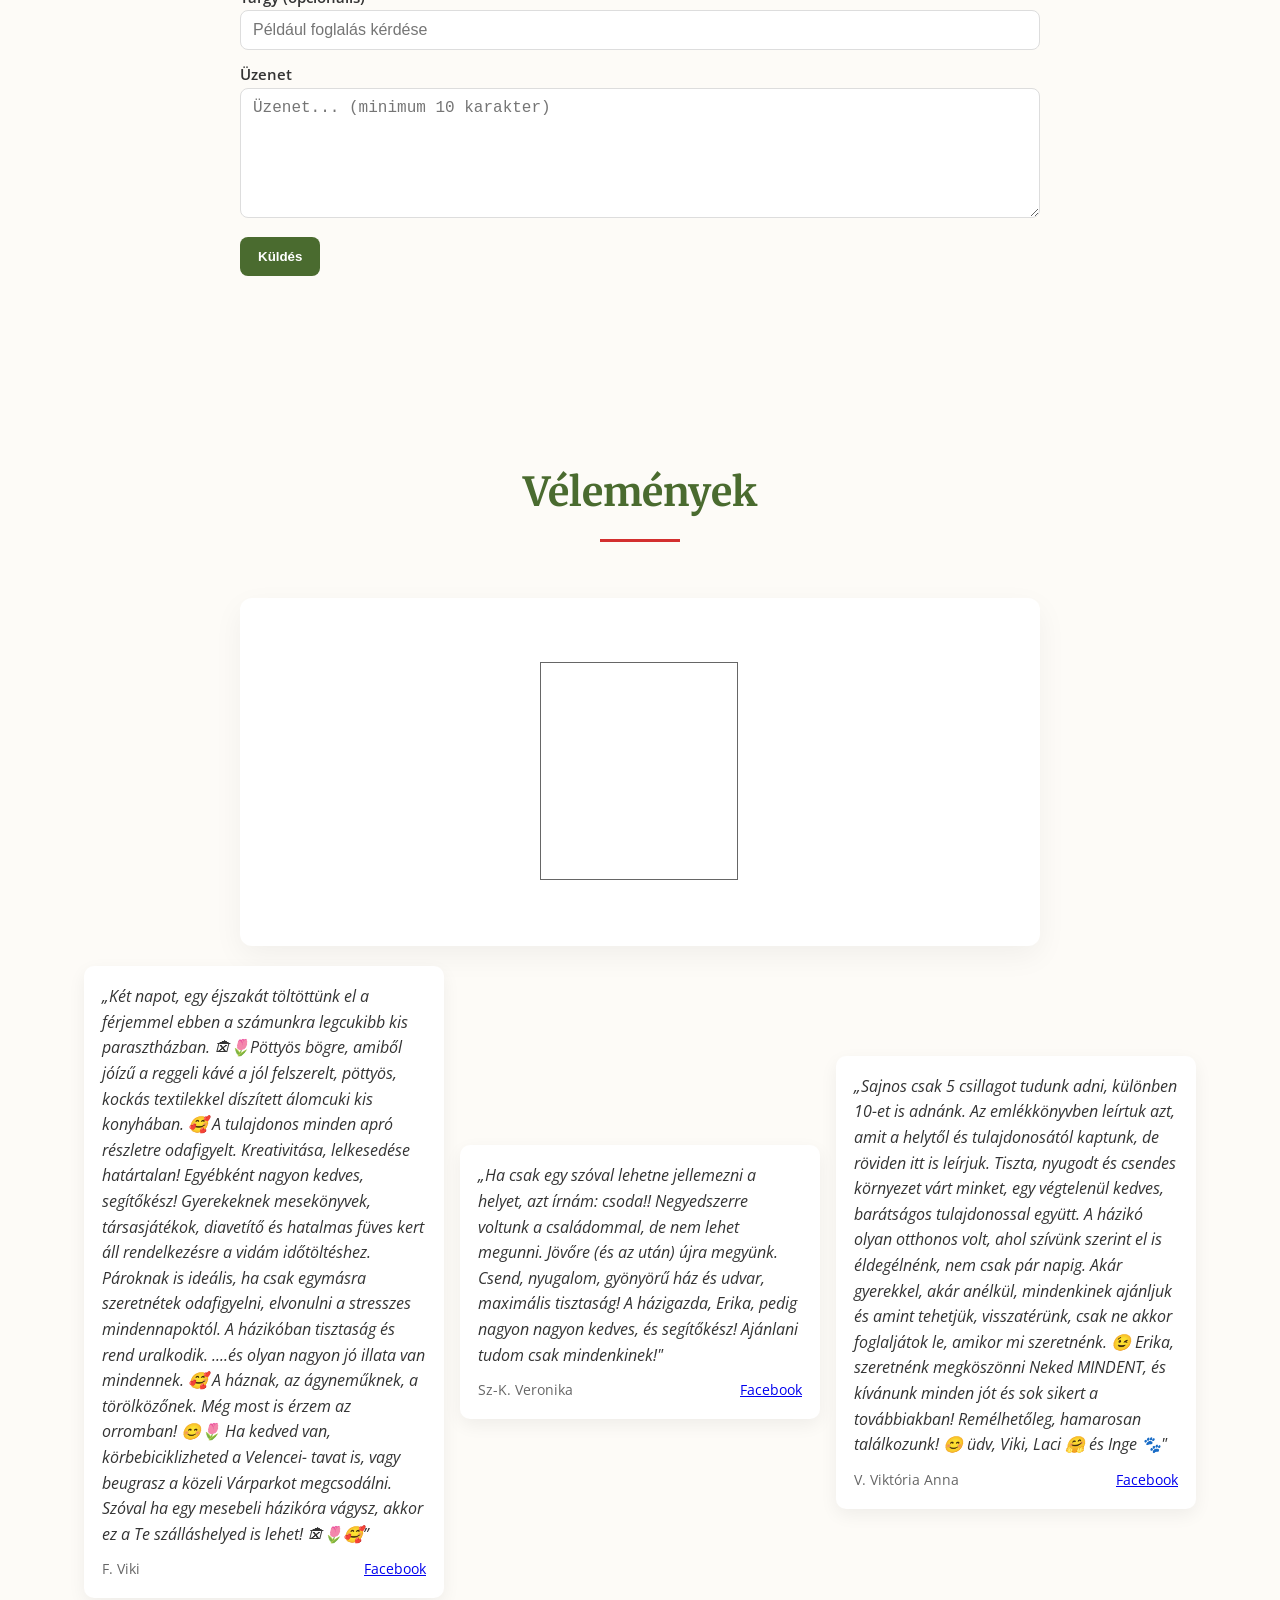
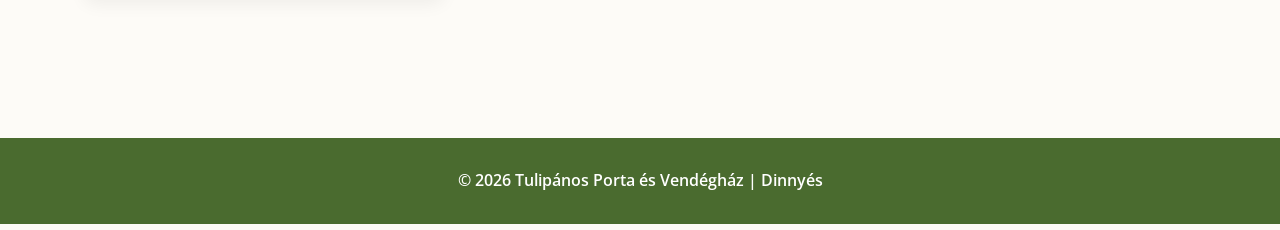
==== commit 93d654bf: "Improve footprint" ====
--- a/index.html
+++ b/index.html
@@ -4,9 +4,91 @@
 <head>
     <meta charset="UTF-8">
     <meta name="viewport" content="width=device-width, initial-scale=1.0">
-    <title>Tulipános Porta és Vendégház - Dinnyés</title>
+
+    <!-- ===== Primary SEO ===== -->
+    <title>Tulipános Porta és Vendégház – Szállás Dinnyésen, Velencei-tó mellett</title>
+    <meta name="description" content="Hagyományos magyar falusi vendégház Dinnyésen, a Velencei-tó partján. Egész évben foglalható, 4 fő részére, gyermekbarát kerttel, kerti káddal. Foglaljon online!">
+    <meta name="keywords" content="vendégház Dinnyés, szállás Velencei-tó, Tulipános Porta, falusi turizmus, gyermekbarát szállás, Gárdony, nyaralás Dinnyés">
+    <meta name="robots" content="index, follow">
+    <link rel="canonical" href="https://tulipanosporta.hu/">
     <link rel="icon" href="logo.png">
 
+    <!-- ===== Open Graph (Facebook, WhatsApp, etc.) ===== -->
+    <meta property="og:type" content="business.business">
+    <meta property="og:title" content="Tulipános Porta és Vendégház – Dinnyés, Velencei-tó">
+    <meta property="og:description" content="Hagyományos magyar falusi vendégház Dinnyésen, a Velencei-tó partján. Egész évben foglalható, 4 fő részére, gyermekbarát kerttel és kerti káddal.">
+    <meta property="og:url" content="https://tulipanosporta.hu/">
+    <meta property="og:image" content="https://tulipanosporta.hu/36848324.jpg">
+    <meta property="og:image:width" content="1200">
+    <meta property="og:image:height" content="800">
+    <meta property="og:locale" content="hu_HU">
+    <meta property="og:locale:alternate" content="en_GB">
+    <meta property="og:locale:alternate" content="de_DE">
+    <meta property="og:site_name" content="Tulipános Porta és Vendégház">
+
+    <!-- ===== Twitter / X Card ===== -->
+    <meta name="twitter:card" content="summary_large_image">
+    <meta name="twitter:title" content="Tulipános Porta és Vendégház – Dinnyés">
+    <meta name="twitter:description" content="Hagyományos falusi vendégház Dinnyésen, a Velencei-tó mellett. Egész évben nyitva.">
+    <meta name="twitter:image" content="https://tulipanosporta.hu/36848324.jpg">
+
+    <!-- ===== Structured Data: LodgingBusiness ===== -->
+    <script type="application/ld+json">
+    {
+      "@context": "https://schema.org",
+      "@type": "LodgingBusiness",
+      "name": "Tulipános Porta és Vendégház",
+      "alternateName": "Tulipános Porta",
+      "description": "Hagyományos magyar falusi vendégház Dinnyésen, a Velencei-tó partján. Egész évben foglalható, legfeljebb 4 fő részére, gyermekbarát kerttel, kerti káddal és jól felszerelt konyhával.",
+      "url": "https://tulipanosporta.hu/",
+      "logo": "https://tulipanosporta.hu/logo.png",
+      "image": [
+        "https://tulipanosporta.hu/36848324.jpg",
+        "https://tulipanosporta.hu/36848320.jpg",
+        "https://tulipanosporta.hu/36848330.jpg"
+      ],
+      "telephone": "+36204858993",
+      "email": "info@tulipanosporta.hu",
+      "address": {
+        "@type": "PostalAddress",
+        "streetAddress": "Rákóczi utca 9.",
+        "addressLocality": "Dinnyés",
+        "postalCode": "2485",
+        "addressRegion": "Fejér megye",
+        "addressCountry": "HU"
+      },
+      "geo": {
+        "@type": "GeoCoordinates",
+        "latitude": 47.174241723682975,
+        "longitude": 18.564711288723284
+      },
+      "priceRange": "34000–40000 Ft / éj",
+      "currenciesAccepted": "HUF",
+      "paymentAccepted": "Átutalás, készpénz",
+      "checkinTime": "14:00",
+      "checkoutTime": "11:00",
+      "numberOfRooms": 1,
+      "amenityFeature": [
+        { "@type": "LocationFeatureSpecification", "name": "Gyermekbarát kert", "value": true },
+        { "@type": "LocationFeatureSpecification", "name": "Kerti kád", "value": true },
+        { "@type": "LocationFeatureSpecification", "name": "Teljesen felszerelt konyha", "value": true },
+        { "@type": "LocationFeatureSpecification", "name": "Homokozó", "value": true },
+        { "@type": "LocationFeatureSpecification", "name": "Ingyenes parkoló", "value": true },
+        { "@type": "LocationFeatureSpecification", "name": "Ingyenes Wi-Fi", "value": true }
+      ],
+      "availableLanguage": ["Hungarian", "English", "German"],
+      "tourBookingPage": "https://tulipanosporta.hu/#booking",
+      "sameAs": [
+        "https://www.facebook.com/tulipanosporta",
+        "https://szallas.hu/tulipanos-porta-es-vendeghaz-dinnyes"
+      ]
+    }
+    </script>
+
+    <!-- ===== Performance: font preconnect & LCP preload ===== -->
+    <link rel="preconnect" href="https://fonts.googleapis.com">
+    <link rel="preconnect" href="https://fonts.gstatic.com" crossorigin>
+    <link rel="preload" as="image" href="36848331.webp" type="image/webp" fetchpriority="high">
     <link
         href="https://fonts.googleapis.com/css2?family=Merriweather:ital,wght@0,300;0,400;0,700;1,400&family=Open+Sans:wght@300;400;600&display=swap"
         rel="stylesheet">
@@ -112,6 +194,7 @@
         header.hero {
             /* Using the garden image with the sandbox as the hero */
             background-image: linear-gradient(rgba(0, 0, 0, 0.2), rgba(0, 0, 0, 0.4)), url('36848331.jpg');
+            background-image: linear-gradient(rgba(0, 0, 0, 0.2), rgba(0, 0, 0, 0.4)), url('36848331.webp');
             background-size: cover;
             background-position: center;
             height: 85vh;
@@ -195,8 +278,13 @@
             font-size: 1.2rem;
         }
 
+        .about-img picture,
         .about-img img {
             width: 100%;
+            display: block;
+        }
+
+        .about-img img {
             border-radius: 12px;
             box-shadow: 0 15px 30px rgba(0, 0, 0, 0.1);
         }
@@ -220,6 +308,12 @@
             /*Placeholder color while loading*/
         }
 
+        .gallery-item picture {
+            display: block;
+            width: 100%;
+            height: 100%;
+        }
+
         .gallery-item img {
             width: 100%;
             height: 100%;
@@ -452,7 +546,10 @@
 
     <nav>
         <div class="logo-container">
-            <img src="logo.png" alt="Tulipános Porta Logo">
+            <picture>
+                <source srcset="logo.webp" type="image/webp">
+                <img src="logo.png" alt="Tulipános Porta Logo" width="65" height="65">
+            </picture>
         </div>
         <div class="nav-links">
             <a href="#about" id="nav-about">Rólunk</a>
@@ -494,7 +591,10 @@
                 </ul>
             </div>
             <div class="about-img">
-                <img src="36848324.jpg" alt="Tulipános Porta konyha">
+                <picture>
+                    <source srcset="36848324.webp" type="image/webp">
+                    <img src="36848324.jpg" alt="Tulipános Porta konyha" loading="lazy">
+                </picture>
             </div>
         </div>
     </section>
@@ -503,76 +603,148 @@
         <h2 class="section-title" id="title-gallery">Galéria</h2>
         <div class="gallery-grid">
             <div class="gallery-item">
-                <img src="3148276.jpeg">
-            </div>
-            <div class="gallery-item">
-                <img src="3148278.jpeg">
-            </div>
-            <div class="gallery-item">
-                <img src="3200916.jpeg">
-            </div>
-            <div class="gallery-item">
-                <img src="36848317.jpg">
-            </div>
-            <div class="gallery-item">
-                <img src="36848318.jpg">
-            </div>
-            <div class="gallery-item">
-                <img src="36848319.jpg">
-            </div>
-            <div class="gallery-item">
-                <img src="36848320.jpg">
-            </div>
-            <div class="gallery-item">
-                <img src="36848321.jpg">
-            </div>
-            <div class="gallery-item">
-                <img src="36848322.jpg">
-            </div>
-            <div class="gallery-item">
-                <img src="36848323.jpg">
-            </div>
-            <div class="gallery-item">
-                <img src="36848324.jpg">
-            </div>
-            <div class="gallery-item">
-                <img src="36848325.jpg">
-            </div>
-            <div class="gallery-item">
-                <img src="36848326.jpg">
-            </div>
-            <div class="gallery-item">
-                <img src="36848327.jpg">
-            </div>
-            <div class="gallery-item">
-                <img src="36848328.jpg">
-            </div>
-            <div class="gallery-item">
-                <img src="36848329.jpg">
-            </div>
-            <div class="gallery-item">
-                <img src="36848330.jpg">
-            </div>
-            <div class="gallery-item">
-                <img src="36848331.jpg">
-            </div>
-            <div class="gallery-item">
-                <img src="36848332.jpg">
-            </div>
-            <div class="gallery-item">
-                <img src="36848336.jpg">
-            </div>
-            <div class="gallery-item">
-                <img src="9516573.jpeg">
-            </div>
-            <div class="gallery-item">
-                <img src="9516574.jpeg">
-            </div>
-            <div class="gallery-item">
-                <img src="9516575.jpeg">
-            </div>
-            <div class="gallery-item">
-                <img src="9516576.jpeg">
+                <picture>
+                    <source srcset="3148276.webp" type="image/webp">
+                    <img src="3148276.jpeg" alt="Tulipános Porta vendégház – kültéri nézet" loading="lazy">
+                </picture>
+            </div>
+            <div class="gallery-item">
+                <picture>
+                    <source srcset="3148278.webp" type="image/webp">
+                    <img src="3148278.jpeg" alt="Tulipános Porta – hagyományos falusi ház" loading="lazy">
+                </picture>
+            </div>
+            <div class="gallery-item">
+                <picture>
+                    <source srcset="3200916.webp" type="image/webp">
+                    <img src="3200916.jpeg" alt="Tulipános Porta – kert és udvar" loading="lazy">
+                </picture>
+            </div>
+            <div class="gallery-item">
+                <picture>
+                    <source srcset="36848317.webp" type="image/webp">
+                    <img src="36848317.jpg" alt="Vendégház szoba – belső kialakítás" loading="lazy">
+                </picture>
+            </div>
+            <div class="gallery-item">
+                <picture>
+                    <source srcset="36848318.webp" type="image/webp">
+                    <img src="36848318.jpg" alt="Tulipános Porta – hálószoba" loading="lazy">
+                </picture>
+            </div>
+            <div class="gallery-item">
+                <picture>
+                    <source srcset="36848319.webp" type="image/webp">
+                    <img src="36848319.jpg" alt="Vendégház konyha – felszerelt konyha" loading="lazy">
+                </picture>
+            </div>
+            <div class="gallery-item">
+                <picture>
+                    <source srcset="36848320.webp" type="image/webp">
+                    <img src="36848320.jpg" alt="Tulipános Porta – nappali és pihenő" loading="lazy">
+                </picture>
+            </div>
+            <div class="gallery-item">
+                <picture>
+                    <source srcset="36848321.webp" type="image/webp">
+                    <img src="36848321.jpg" alt="Vendégház – fürdőszoba" loading="lazy">
+                </picture>
+            </div>
+            <div class="gallery-item">
+                <picture>
+                    <source srcset="36848322.webp" type="image/webp">
+                    <img src="36848322.jpg" alt="Tulipános Porta – kerti kád" loading="lazy">
+                </picture>
+            </div>
+            <div class="gallery-item">
+                <picture>
+                    <source srcset="36848323.webp" type="image/webp">
+                    <img src="36848323.jpg" alt="Vendégház kert – homokozó és játszótér" loading="lazy">
+                </picture>
+            </div>
+            <div class="gallery-item">
+                <picture>
+                    <source srcset="36848324.webp" type="image/webp">
+                    <img src="36848324.jpg" alt="Tulipános Porta – tágas kert" loading="lazy">
+                </picture>
+            </div>
+            <div class="gallery-item">
+                <picture>
+                    <source srcset="36848325.webp" type="image/webp">
+                    <img src="36848325.jpg" alt="Dinnyési vendégház – napsugaras terasz" loading="lazy">
+                </picture>
+            </div>
+            <div class="gallery-item">
+                <picture>
+                    <source srcset="36848326.webp" type="image/webp">
+                    <img src="36848326.jpg" alt="Tulipános Porta – hagyományos tárgyak" loading="lazy">
+                </picture>
+            </div>
+            <div class="gallery-item">
+                <picture>
+                    <source srcset="36848327.webp" type="image/webp">
+                    <img src="36848327.jpg" alt="Vendégház – falusi hangulat" loading="lazy">
+                </picture>
+            </div>
+            <div class="gallery-item">
+                <picture>
+                    <source srcset="36848328.webp" type="image/webp">
+                    <img src="36848328.jpg" alt="Tulipános Porta – szoba részlet" loading="lazy">
+                </picture>
+            </div>
+            <div class="gallery-item">
+                <picture>
+                    <source srcset="36848329.webp" type="image/webp">
+                    <img src="36848329.jpg" alt="Dinnyési szállás – kert virágokkal" loading="lazy">
+                </picture>
+            </div>
+            <div class="gallery-item">
+                <picture>
+                    <source srcset="36848330.webp" type="image/webp">
+                    <img src="36848330.jpg" alt="Tulipános Porta – esti hangulat" loading="lazy">
+                </picture>
+            </div>
+            <div class="gallery-item">
+                <picture>
+                    <source srcset="36848331.webp" type="image/webp">
+                    <img src="36848331.jpg" alt="Vendégház – nappali belső" loading="lazy">
+                </picture>
+            </div>
+            <div class="gallery-item">
+                <picture>
+                    <source srcset="36848332.webp" type="image/webp">
+                    <img src="36848332.jpg" alt="Tulipános Porta – konyhai részlet" loading="lazy">
+                </picture>
+            </div>
+            <div class="gallery-item">
+                <picture>
+                    <source srcset="36848336.webp" type="image/webp">
+                    <img src="36848336.jpg" alt="Dinnyés – Velencei-tó közelében" loading="lazy">
+                </picture>
+            </div>
+            <div class="gallery-item">
+                <picture>
+                    <source srcset="9516573.webp" type="image/webp">
+                    <img src="9516573.jpeg" alt="Tulipános Porta – vendégház homlokzat" loading="lazy">
+                </picture>
+            </div>
+            <div class="gallery-item">
+                <picture>
+                    <source srcset="9516574.webp" type="image/webp">
+                    <img src="9516574.jpeg" alt="Vendégház kert – természetes környezet" loading="lazy">
+                </picture>
+            </div>
+            <div class="gallery-item">
+                <picture>
+                    <source srcset="9516575.webp" type="image/webp">
+                    <img src="9516575.jpeg" alt="Tulipános Porta – hagyományos dekoráció" loading="lazy">
+                </picture>
+            </div>
+            <div class="gallery-item">
+                <picture>
+                    <source srcset="9516576.webp" type="image/webp">
+                    <img src="9516576.jpeg" alt="Dinnyési vendégház – falusi idill" loading="lazy">
+                </picture>
             </div>
         </div>
     </section>
@@ -703,7 +875,7 @@
 
     <section id="contact-us">
         <h2 class="section-title" id="title-contact-us">Írjon nekünk</h2>
-        <form id="contact-form" name="contact" method="POST" data-netlify="true" netlify-honeypot="bot-field" class="contact-form" action="https://formspree.io/f/xykpknky" method="POST">
+        <form id="contact-form" name="contact" method="POST" data-netlify="true" netlify-honeypot="bot-field" class="contact-form">
             <input type="hidden" name="form-name" value="contact">
             <p class="hidden" aria-hidden="true"><label>Ha ember vagy, hagyd üresen: <input name="bot-field"></label></p>
             <div class="form-row">
@@ -994,31 +1166,48 @@
 
         var form = document.getElementById("contact-form");
         setLang('hu')
-  
+
+        function encode(data) {
+            return Object.keys(data)
+                .map(key => encodeURIComponent(key) + '=' + encodeURIComponent(data[key]))
+                .join('&');
+        }
+
         async function handleSubmit(event) {
             event.preventDefault();
-            var data = new FormData(event.target);
-            fetch(event.target.action, {
-            method: form.method,
-            body: data,
-            headers: {
-                'Accept': 'application/json'
-            }
+            const statusEl = document.getElementById("contact-form-status");
+            const lang = document.documentElement.lang;
+            const btn = document.getElementById("contact-us-submit");
+
+            // Collect all named form fields
+            const formData = new FormData(event.target);
+            const body = {};
+            formData.forEach((value, key) => { body[key] = value; });
+            // Netlify requires 'form-name' in the body
+            body['form-name'] = 'contact';
+
+            btn.disabled = true;
+            statusEl.style.color = '';
+            statusEl.innerHTML = '';
+
+            fetch('/', {
+                method: 'POST',
+                headers: { 'Content-Type': 'application/x-www-form-urlencoded' },
+                body: encode(body)
             }).then(response => {
-            if (response.ok) {
-                form.reset()
-                document.getElementById("contact-form-status").innerHTML = translations[document.documentElement.lang].contactUsThankYou;
-            } else {
-                response.json().then(data => {
-                if (Object.hasOwn(data, 'errors')) {
-                    document.getElementById("contact-form-status").innerHTML = data["errors"].map(error => error["message"]).join(", ")
+                if (response.ok) {
+                    form.reset();
+                    statusEl.style.color = 'green';
+                    statusEl.innerHTML = translations[lang].contactUsThankYou;
                 } else {
-                    document.getElementById("contact-form-status").innerHTML = translations[document.documentElement.lang].contactUsError;
+                    statusEl.style.color = 'red';
+                    statusEl.innerHTML = translations[lang].contactUsError;
                 }
-                })
-            }
-            }).catch(error => {
-            document.getElementById("contact-form-status").innerHTML = translations[document.documentElement.lang].contactUsError;
+            }).catch(() => {
+                statusEl.style.color = 'red';
+                statusEl.innerHTML = translations[lang].contactUsError;
+            }).finally(() => {
+                btn.disabled = false;
             });
         }
         form.addEventListener("submit", handleSubmit)
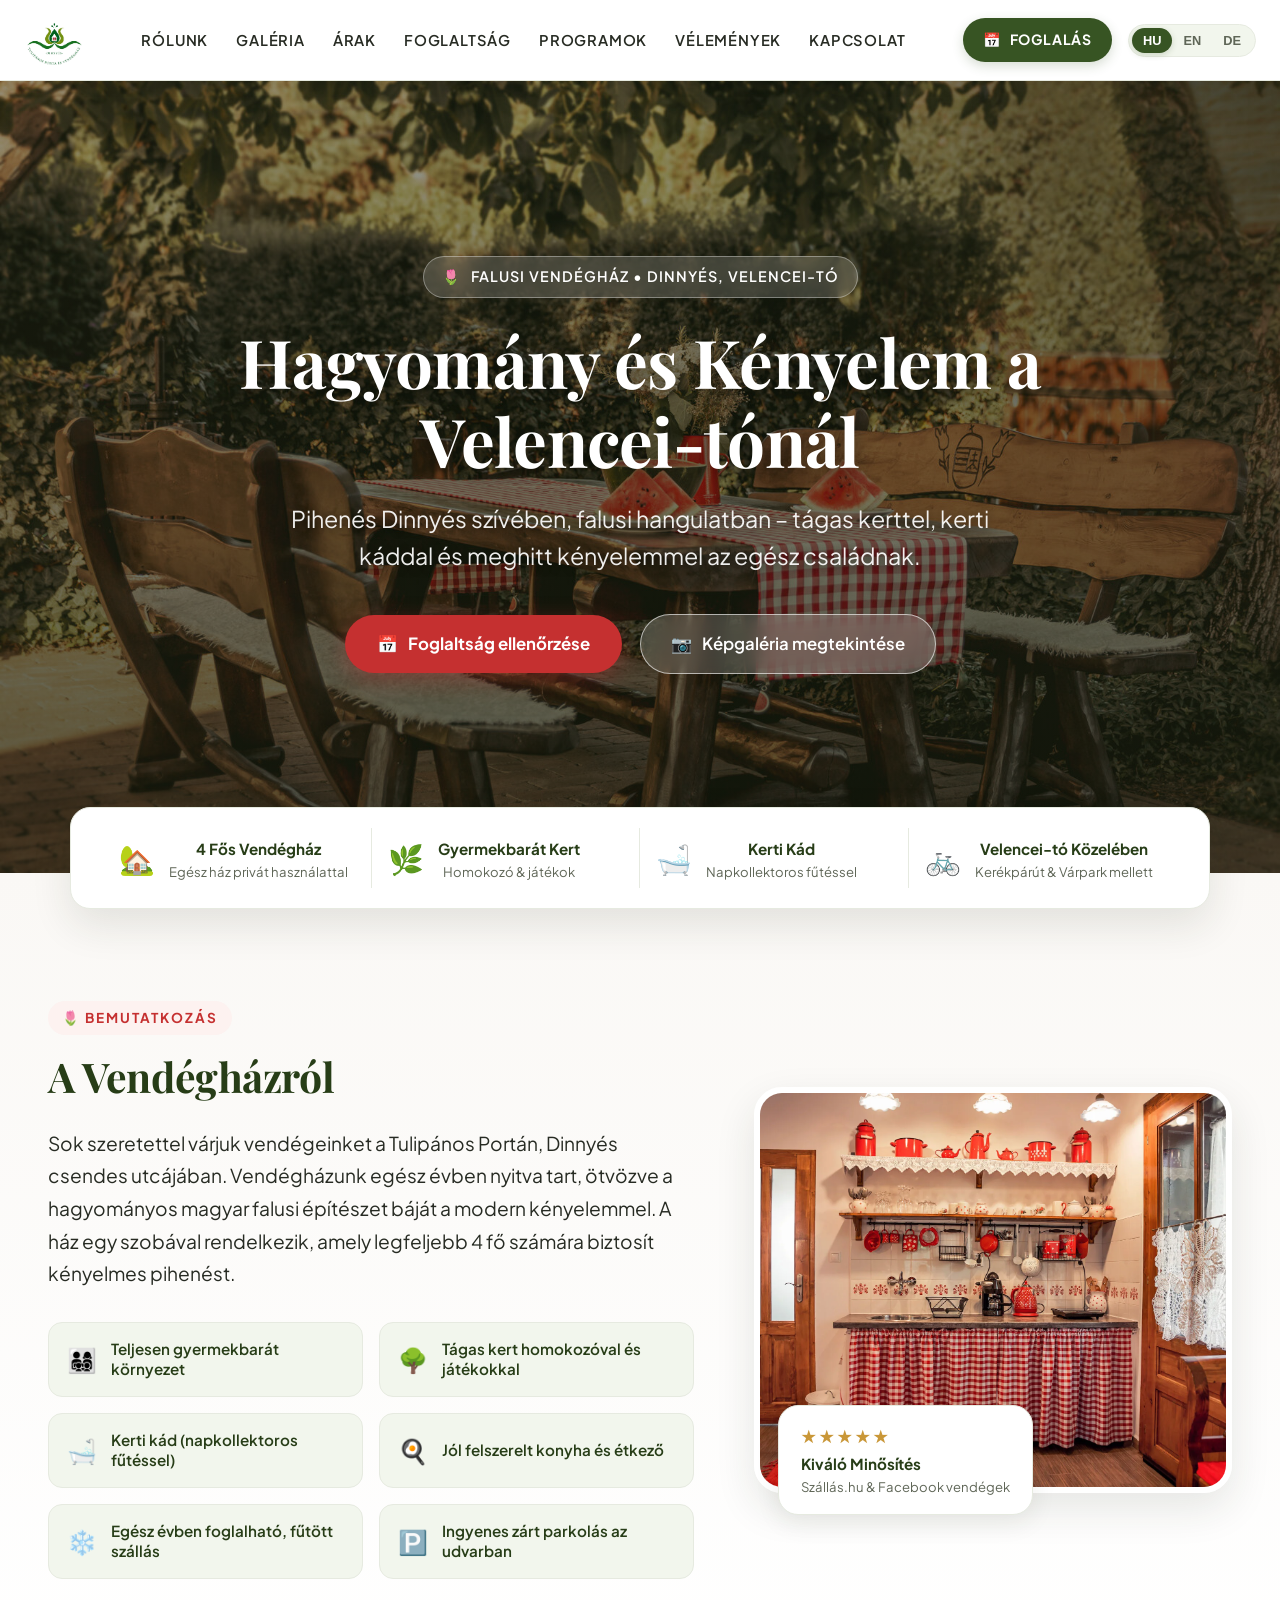
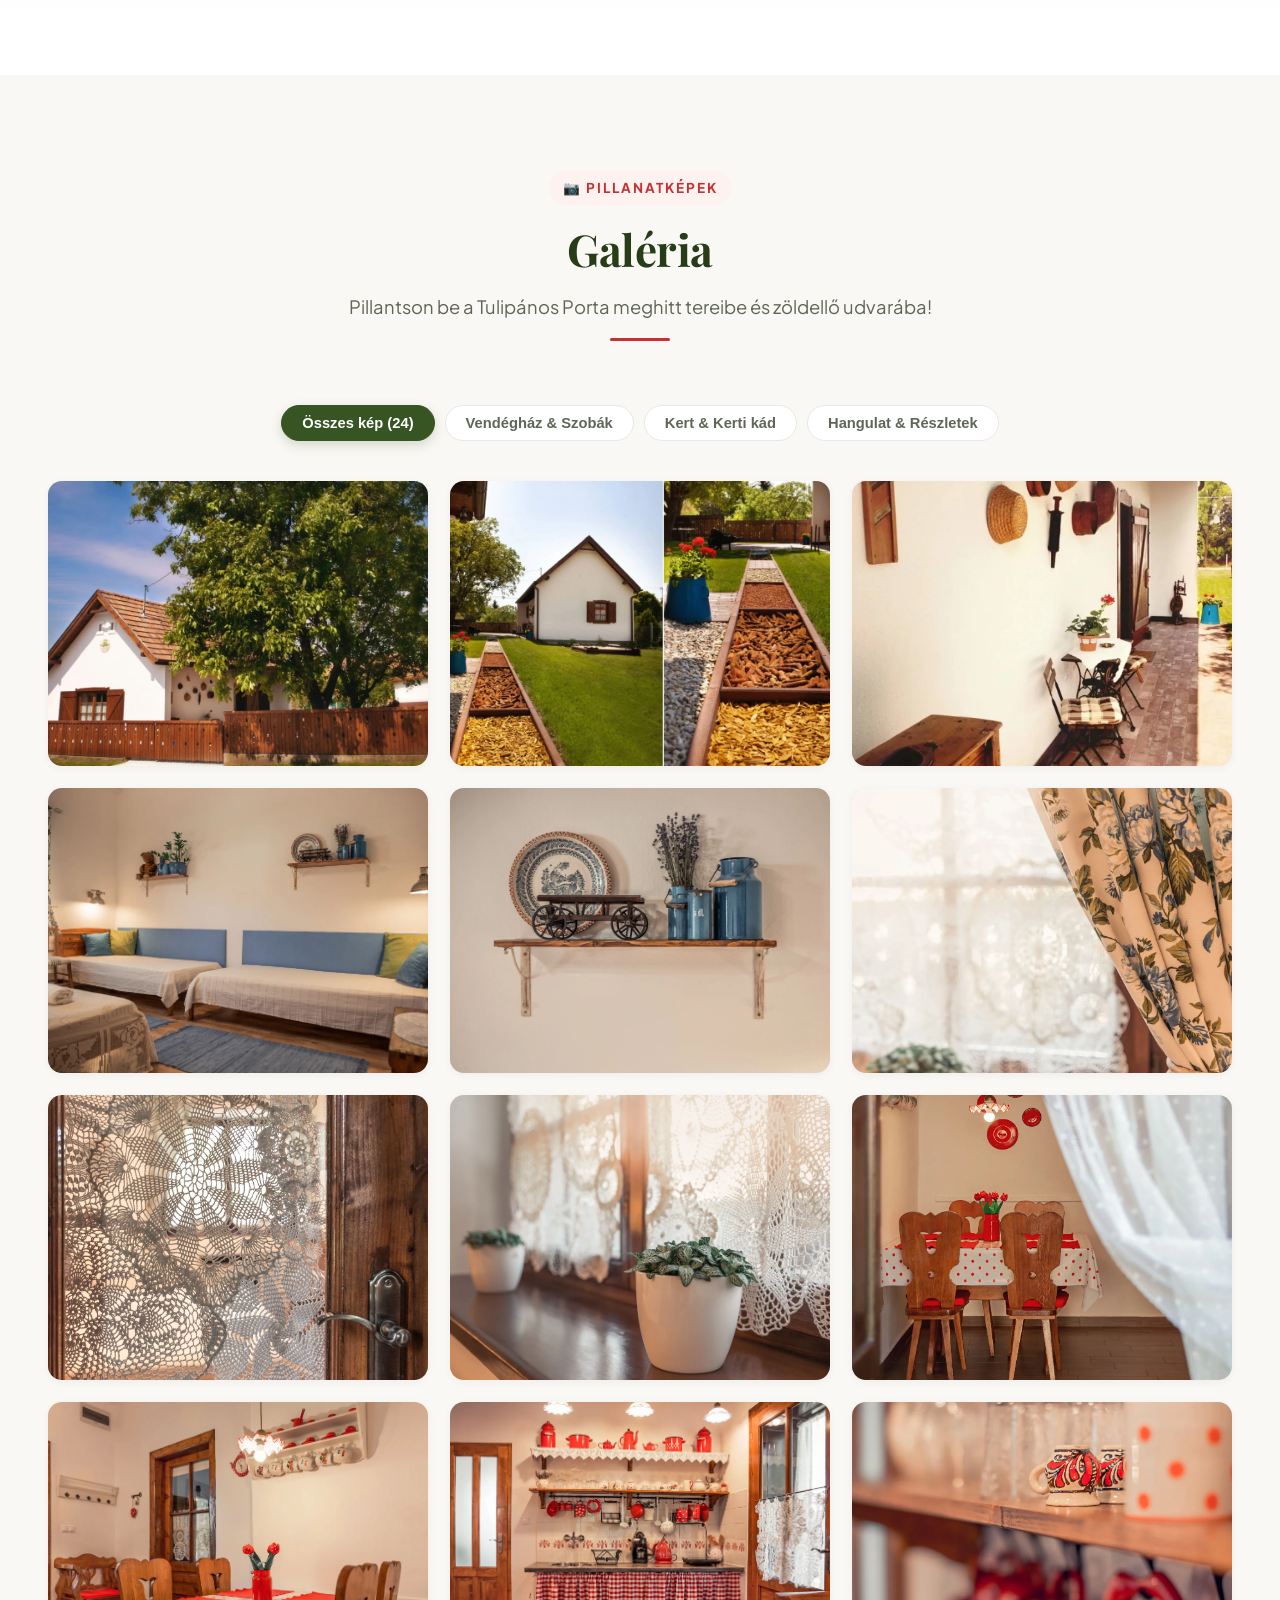
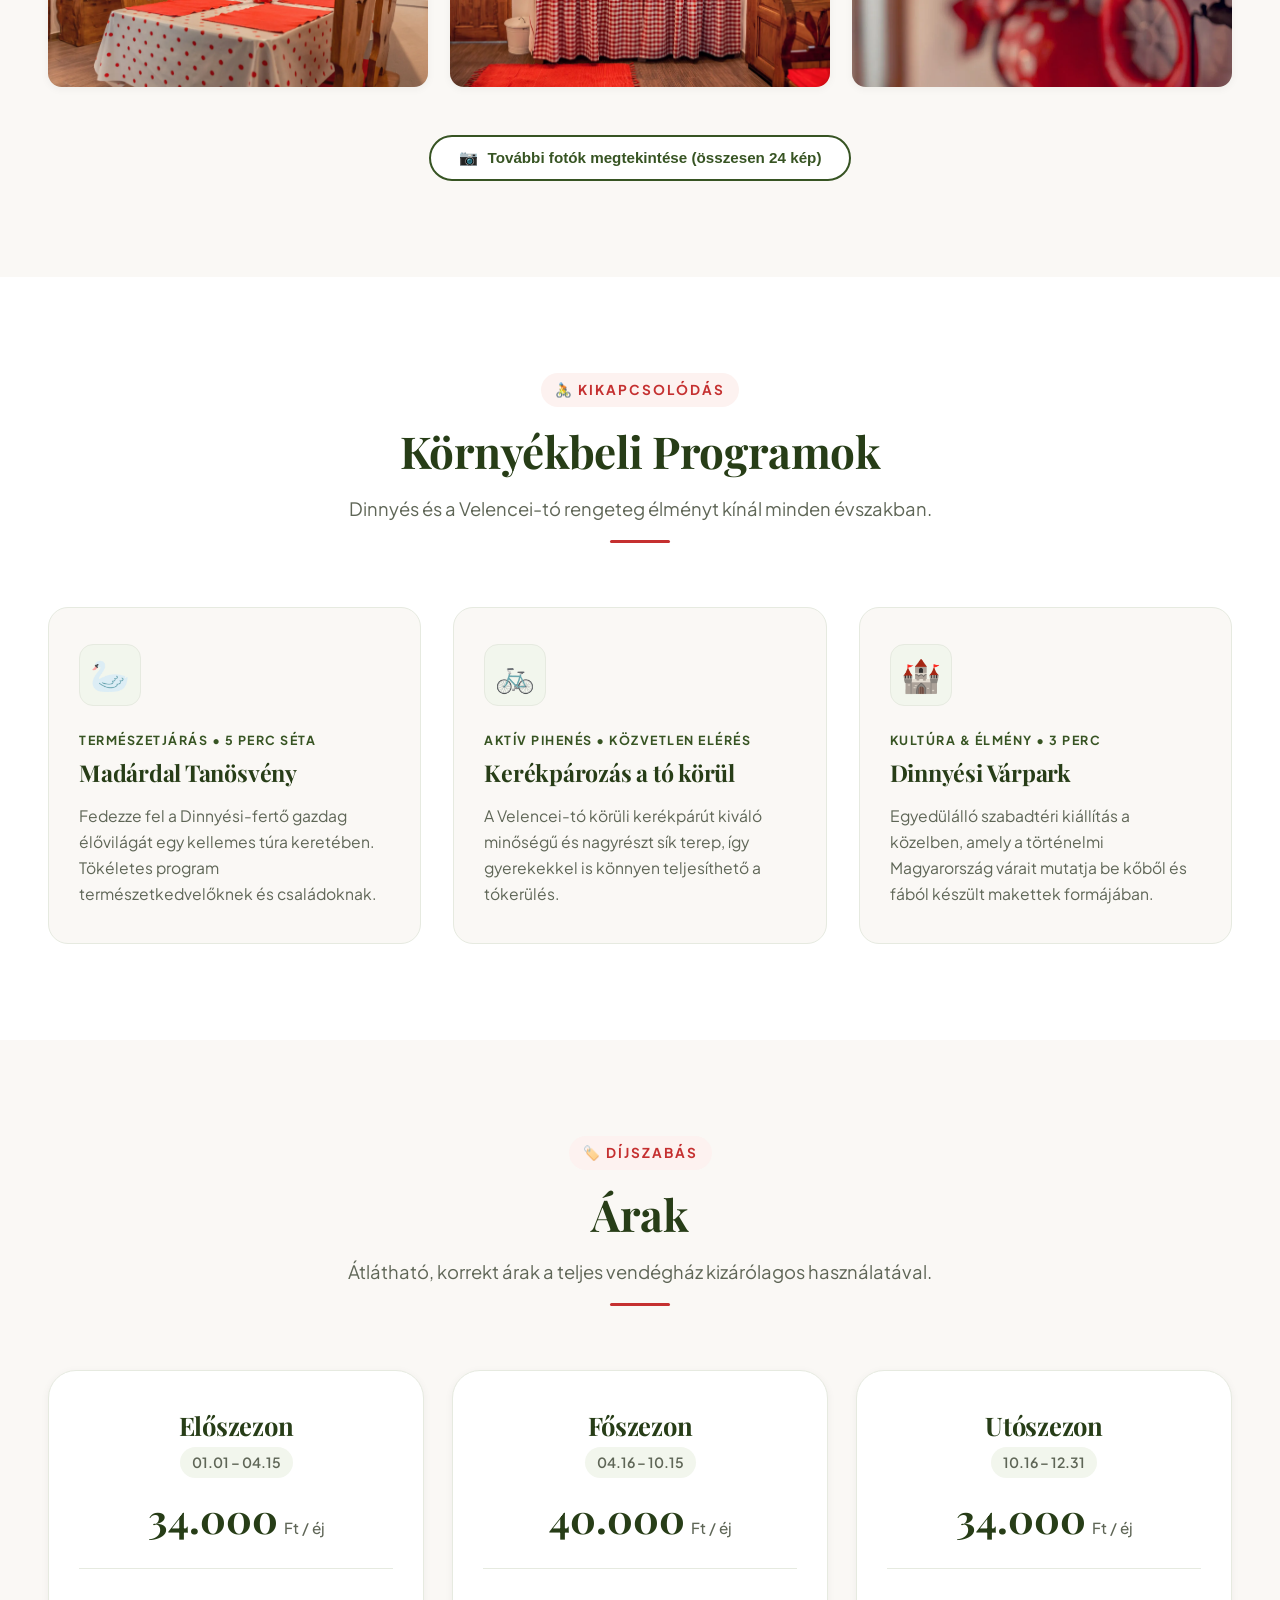
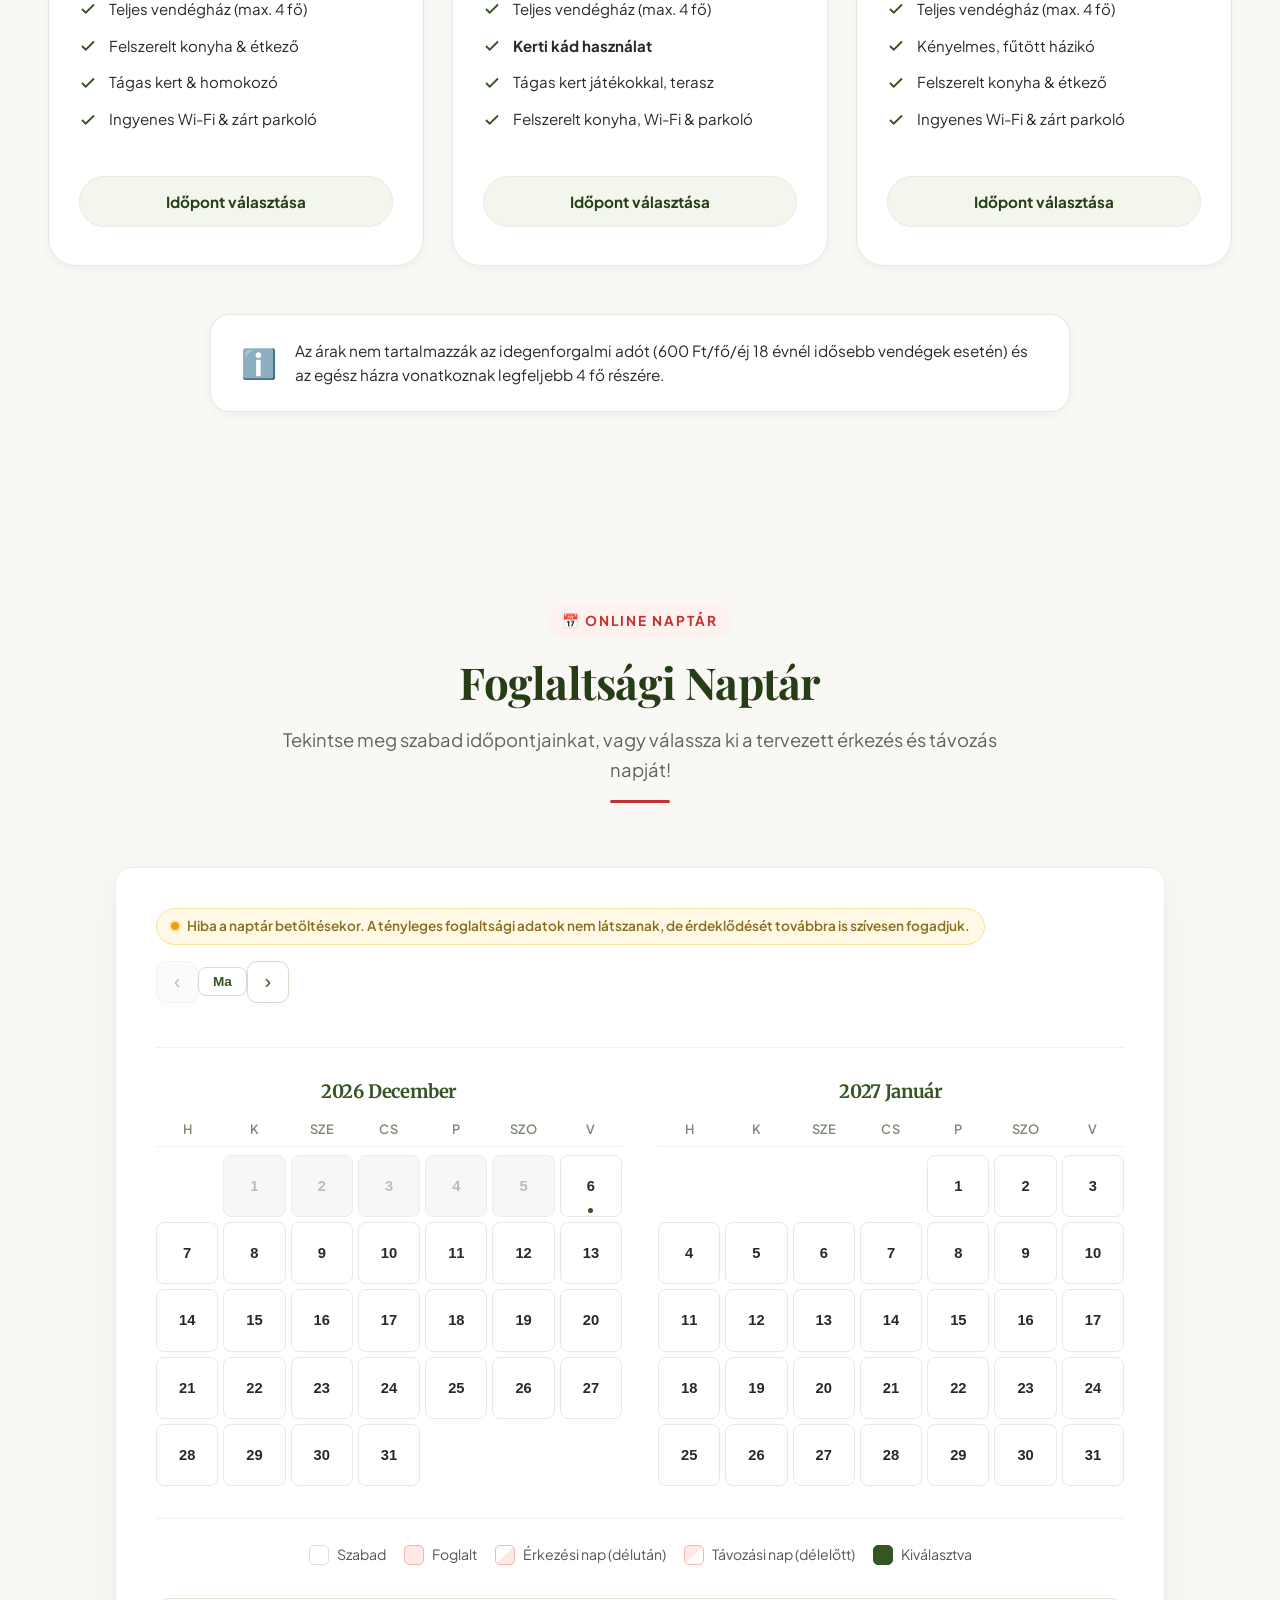
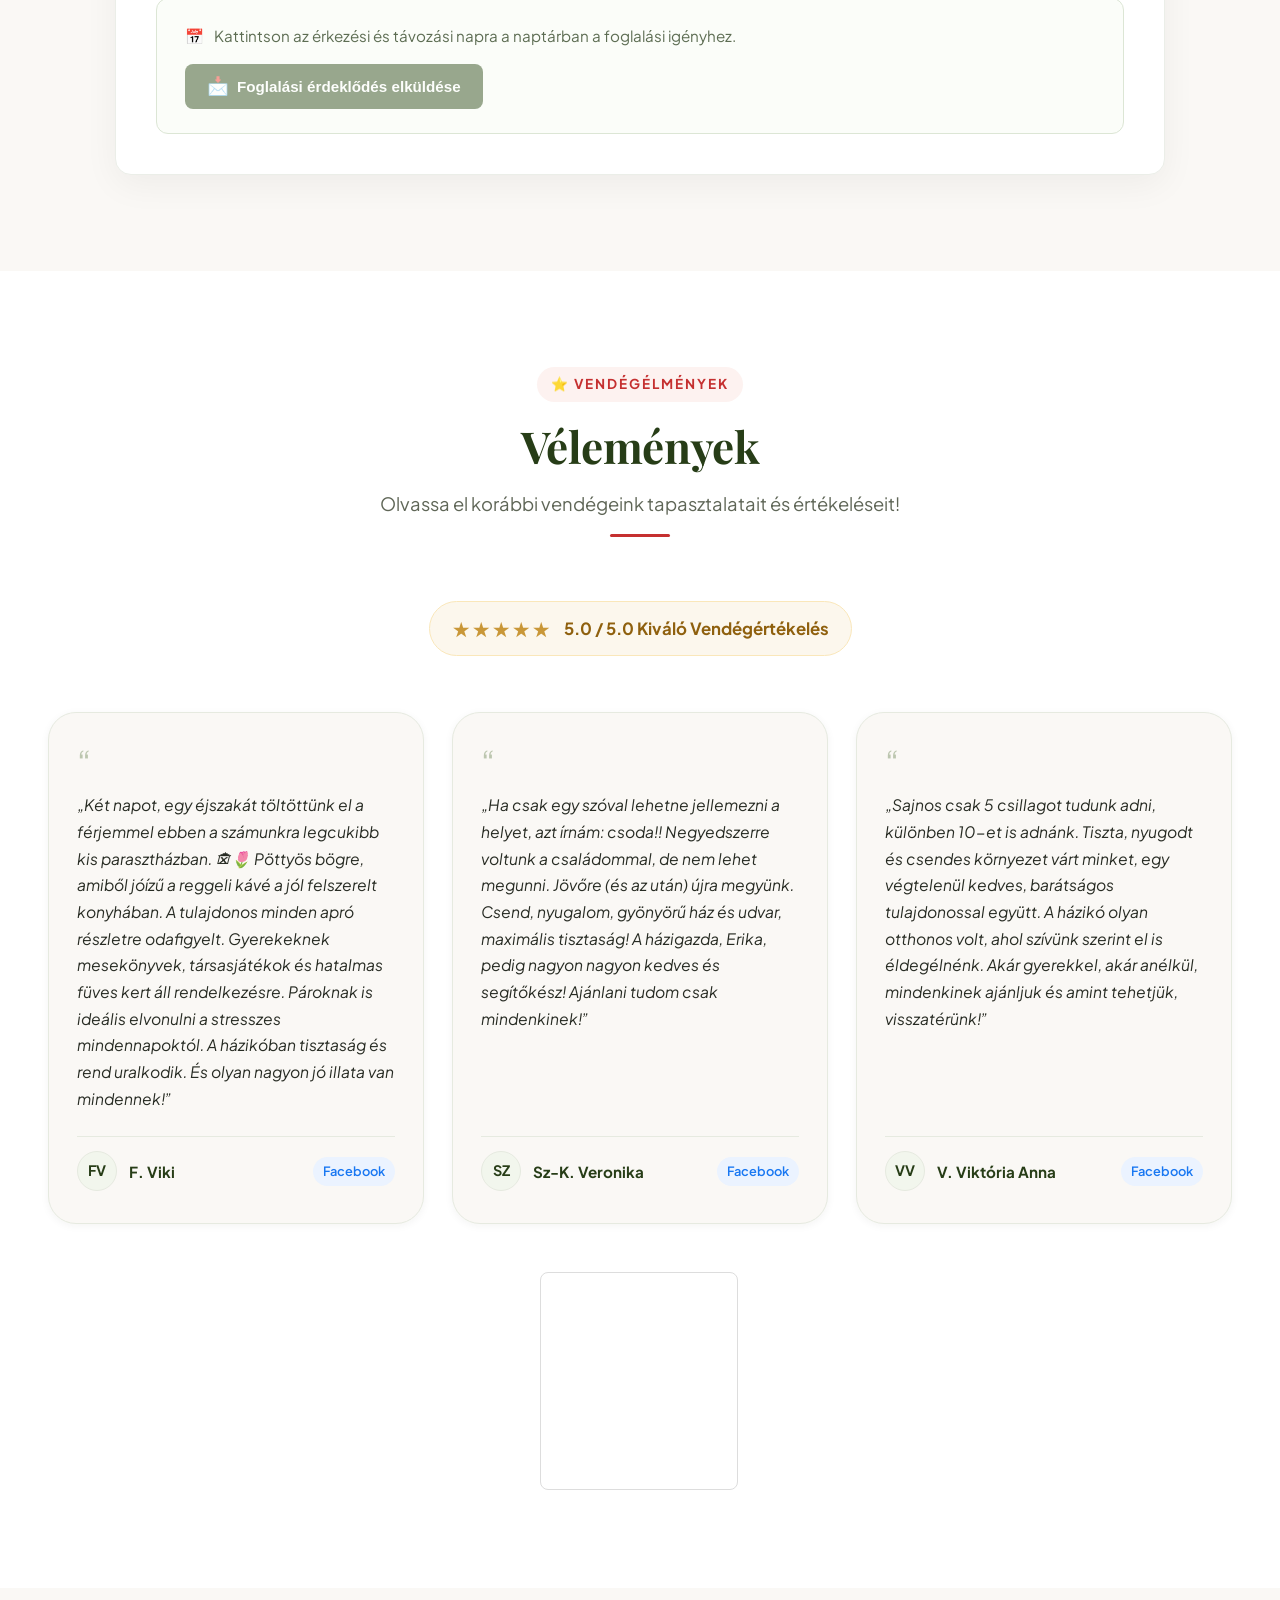
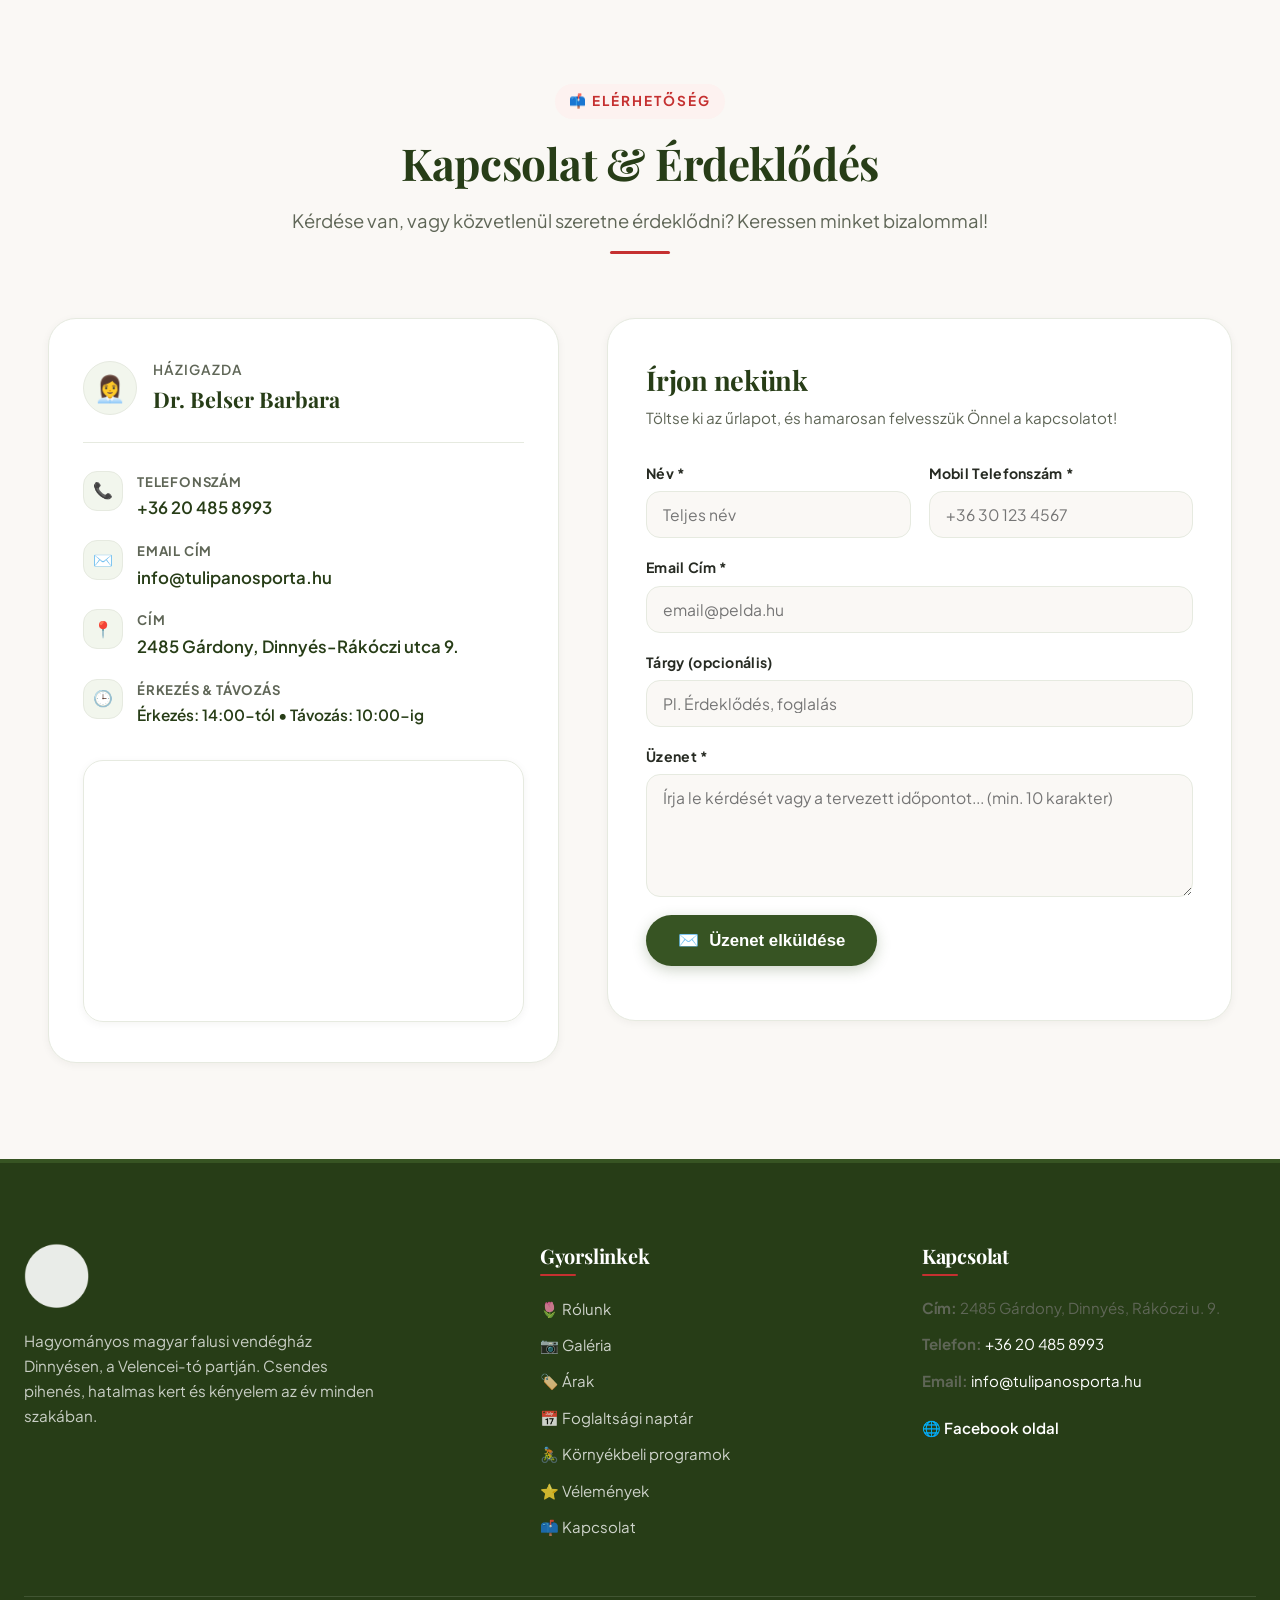
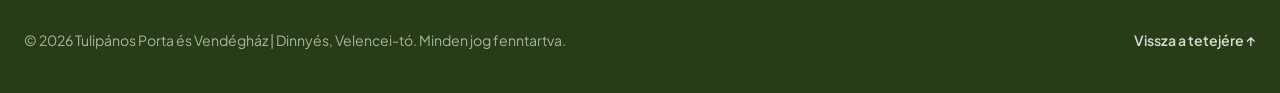
==== commit e0467a0d: "Pimp the design" ====
--- a/index.html
+++ b/index.html
@@ -7,8 +7,10 @@
 
     <!-- ===== Primary SEO ===== -->
     <title>Tulipános Porta és Vendégház – Szállás Dinnyésen, Velencei-tó mellett</title>
-    <meta name="description" content="Hagyományos magyar falusi vendégház Dinnyésen, a Velencei-tó partján. Egész évben foglalható, 4 fő részére, gyermekbarát kerttel, kerti káddal. Foglaljon online!">
-    <meta name="keywords" content="vendégház Dinnyés, szállás Velencei-tó, Tulipános Porta, falusi turizmus, gyermekbarát szállás, Gárdony, nyaralás Dinnyés">
+    <meta name="description"
+        content="Hagyományos magyar falusi vendégház Dinnyésen, a Velencei-tó partján. Egész évben foglalható, 4 fő részére, gyermekbarát kerttel, kerti káddal. Foglaljon online!">
+    <meta name="keywords"
+        content="vendégház Dinnyés, szállás Velencei-tó, Tulipános Porta, falusi turizmus, gyermekbarát szállás, Gárdony, nyaralás Dinnyés">
     <meta name="robots" content="index, follow">
     <link rel="canonical" href="https://tulipanosporta.hu/">
     <link rel="icon" href="logo.png">
@@ -16,7 +18,8 @@
     <!-- ===== Open Graph (Facebook, WhatsApp, etc.) ===== -->
     <meta property="og:type" content="business.business">
     <meta property="og:title" content="Tulipános Porta és Vendégház – Dinnyés, Velencei-tó">
-    <meta property="og:description" content="Hagyományos magyar falusi vendégház Dinnyésen, a Velencei-tó partján. Egész évben foglalható, 4 fő részére, gyermekbarát kerttel és kerti káddal.">
+    <meta property="og:description"
+        content="Hagyományos magyar falusi vendégház Dinnyésen, a Velencei-tó partján. Egész évben foglalható, 4 fő részére, gyermekbarát kerttel és kerti káddal.">
     <meta property="og:url" content="https://tulipanosporta.hu/">
     <meta property="og:image" content="https://tulipanosporta.hu/36848324.jpg">
     <meta property="og:image:width" content="1200">
@@ -29,7 +32,8 @@
     <!-- ===== Twitter / X Card ===== -->
     <meta name="twitter:card" content="summary_large_image">
     <meta name="twitter:title" content="Tulipános Porta és Vendégház – Dinnyés">
-    <meta name="twitter:description" content="Hagyományos falusi vendégház Dinnyésen, a Velencei-tó mellett. Egész évben nyitva.">
+    <meta name="twitter:description"
+        content="Hagyományos falusi vendégház Dinnyésen, a Velencei-tó mellett. Egész évben nyitva.">
     <meta name="twitter:image" content="https://tulipanosporta.hu/36848324.jpg">
 
     <!-- ===== Structured Data: LodgingBusiness ===== -->
@@ -66,7 +70,7 @@
       "currenciesAccepted": "HUF",
       "paymentAccepted": "Átutalás, készpénz",
       "checkinTime": "14:00",
-      "checkoutTime": "11:00",
+      "checkoutTime": "10:00",
       "numberOfRooms": 1,
       "amenityFeature": [
         { "@type": "LocationFeatureSpecification", "name": "Gyermekbarát kert", "value": true },
@@ -85,28 +89,66 @@
     }
     </script>
 
-    <!-- ===== Performance: font preconnect & LCP preload ===== -->
+    <!-- ===== Performance & Typography ===== -->
     <link rel="preconnect" href="https://fonts.googleapis.com">
     <link rel="preconnect" href="https://fonts.gstatic.com" crossorigin>
     <link rel="preload" as="image" href="36848331.webp" type="image/webp" fetchpriority="high">
     <link
-        href="https://fonts.googleapis.com/css2?family=Merriweather:ital,wght@0,300;0,400;0,700;1,400&family=Open+Sans:wght@300;400;600&display=swap"
+        href="https://fonts.googleapis.com/css2?family=Merriweather:ital,wght@0,300;0,400;0,700;1,400&family=Playfair+Display:ital,wght@0,500;0,600;0,700;1,400&family=Plus+Jakarta+Sans:wght@300;400;500;600;700&display=swap"
         rel="stylesheet">
     <link rel="stylesheet" href="calendar.css">
 
     <style>
+        /* ==========================================================================
+           Design System & Tokens - Tulipános Porta
+           ========================================================================== */
         :root {
-            --primary-green: #4A6B2F;
-            /* Matches logo green */
-            --accent-red: #D32F2F;
-            /* Matches the red decor */
-            --bg-color: #FDFBF7;
-            /* Warm off-white */
-            --text-color: #333;
-            --light-gray: #f4f4f4;
-        }
-
-        * {
+            /* Brand Colors */
+            --primary-green: #375423;
+            --primary-green-dark: #273D17;
+            --primary-green-light: #4A6B2F;
+            --primary-surface: #F2F6ED;
+            --primary-subtle: #E8EFE2;
+
+            --accent-red: #C53030;
+            --accent-red-hover: #A82424;
+            --accent-red-subtle: #FDF2F0;
+
+            --accent-gold: #C99738;
+            --accent-gold-subtle: #FCF7ED;
+
+            /* Neutral Colors */
+            --bg-color: #FAF8F5;
+            --card-bg: #FFFFFF;
+            --text-color: #272B23;
+            --text-muted: #5F6657;
+            --text-light: #7E8576;
+            --border-color: #E6EAE0;
+            --border-subtle: #F0F3EC;
+
+            /* Shadows */
+            --shadow-xs: 0 1px 3px rgba(35, 45, 25, 0.04);
+            --shadow-sm: 0 2px 8px rgba(35, 45, 25, 0.05);
+            --shadow-md: 0 8px 24px rgba(35, 45, 25, 0.08);
+            --shadow-lg: 0 16px 40px rgba(35, 45, 25, 0.11);
+            --shadow-hover: 0 20px 45px rgba(35, 45, 25, 0.14);
+
+            /* Radius */
+            --radius-sm: 8px;
+            --radius-md: 14px;
+            --radius-lg: 20px;
+            --radius-xl: 28px;
+            --radius-pill: 9999px;
+
+            /* Transitions */
+            --transition-fast: 0.2s ease;
+            --transition-smooth: 0.35s cubic-bezier(0.25, 1, 0.5, 1);
+        }
+
+        /* --- Base Reset & Typography --- */
+        *,
+        *::before,
+        *::after {
             box-sizing: border-box;
             margin: 0;
             padding: 0;
@@ -114,429 +156,1563 @@
 
         html {
             scroll-behavior: smooth;
+            scroll-padding-top: 85px;
         }
 
         body {
-            font-family: 'Open Sans', sans-serif;
+            font-family: 'Plus Jakarta Sans', -apple-system, BlinkMacSystemFont, "Segoe UI", Roboto, sans-serif;
             background-color: var(--bg-color);
             color: var(--text-color);
-            line-height: 1.6;
+            line-height: 1.65;
+            font-size: 1rem;
+            overflow-x: hidden;
+            -webkit-font-smoothing: antialiased;
         }
 
         h1,
         h2,
-        h3 {
-            font-family: 'Merriweather', serif;
-            color: var(--primary-green);
-        }
-
-        /* --- Navigation --- */
-        nav {
-            background: white;
-            box-shadow: 0 2px 10px rgba(0, 0, 0, 0.05);
+        h3,
+        h4 {
+            font-family: 'Playfair Display', 'Merriweather', serif;
+            color: var(--primary-green-dark);
+            line-height: 1.25;
+            letter-spacing: -0.01em;
+        }
+
+        p {
+            color: var(--text-muted);
+        }
+
+        a {
+            color: inherit;
+            text-decoration: none;
+            transition: color var(--transition-fast);
+        }
+
+        img {
+            max-width: 100%;
+            height: auto;
+            display: block;
+        }
+
+        /* --- Global Layout Containers --- */
+        .container {
+            max-width: 1240px;
+            margin: 0 auto;
+            padding: 0 1.5rem;
+        }
+
+        section {
+            padding: 6rem 1.5rem;
+            position: relative;
+        }
+
+        .section-header {
+            text-align: center;
+            max-width: 760px;
+            margin: 0 auto 4rem auto;
+        }
+
+        .section-eyebrow {
+            display: inline-flex;
+            align-items: center;
+            gap: 8px;
+            font-size: 0.85rem;
+            font-weight: 700;
+            text-transform: uppercase;
+            letter-spacing: 2px;
+            color: var(--accent-red);
+            background: var(--accent-red-subtle);
+            padding: 6px 14px;
+            border-radius: var(--radius-pill);
+            margin-bottom: 1rem;
+        }
+
+        .section-title {
+            font-size: clamp(2rem, 3.5vw, 2.75rem);
+            margin-bottom: 1rem;
+            color: var(--primary-green-dark);
+        }
+
+        .section-subtitle {
+            font-size: 1.15rem;
+            color: var(--text-muted);
+            line-height: 1.6;
+        }
+
+        .section-divider {
+            width: 60px;
+            height: 3px;
+            background-color: var(--accent-red);
+            border-radius: var(--radius-pill);
+            margin: 1rem auto 0 auto;
+        }
+
+        /* --- Navigation Bar --- */
+        nav.site-nav {
             position: sticky;
             top: 0;
             z-index: 1000;
-            padding: 0.8rem 2rem;
-            display: flex;
+            background: rgba(255, 255, 255, 0.94);
+            backdrop-filter: blur(14px);
+            -webkit-backdrop-filter: blur(14px);
+            border-bottom: 1px solid var(--border-color);
+            transition: all var(--transition-fast);
+            box-shadow: 0 4px 20px rgba(0, 0, 0, 0.03);
+        }
+
+        .nav-inner {
+            display: flex;
+            align-items: center;
             justify-content: space-between;
-            align-items: center;
+            height: 80px;
+            max-width: 1280px;
+            margin: 0 auto;
+            padding: 0 1.5rem;
+        }
+
+        .logo-container a {
+            display: flex;
+            align-items: center;
+            gap: 12px;
         }
 
         .logo-container img {
-            height: 65px;
+            height: 60px;
             width: auto;
+            transition: transform var(--transition-fast);
+        }
+
+        .logo-container:hover img {
+            transform: scale(1.03);
         }
 
         .nav-links {
             display: flex;
-            gap: 25px;
+            align-items: center;
+            gap: 28px;
         }
 
         .nav-links a {
-            text-decoration: none;
+            font-size: 0.92rem;
+            font-weight: 600;
             color: var(--text-color);
+            text-transform: uppercase;
+            letter-spacing: 0.8px;
+            position: relative;
+            padding: 6px 0;
+        }
+
+        .nav-links a::after {
+            content: '';
+            position: absolute;
+            bottom: 0;
+            left: 0;
+            width: 0;
+            height: 2px;
+            background: var(--accent-red);
+            transition: width var(--transition-fast);
+            border-radius: 2px;
+        }
+
+        .nav-links a:hover {
+            color: var(--accent-red);
+        }
+
+        .nav-links a:hover::after {
+            width: 100%;
+        }
+
+        .nav-actions {
+            display: flex;
+            align-items: center;
+            gap: 16px;
+        }
+
+        .btn-nav-book {
+            display: inline-flex;
+            align-items: center;
+            gap: 8px;
+            background: var(--primary-green);
+            color: #ffffff;
+            font-size: 0.88rem;
+            font-weight: 700;
+            padding: 10px 20px;
+            border-radius: var(--radius-pill);
+            text-transform: uppercase;
+            letter-spacing: 0.8px;
+            transition: all var(--transition-fast);
+            box-shadow: 0 4px 12px rgba(55, 84, 35, 0.2);
+        }
+
+        .btn-nav-book:hover {
+            background: var(--primary-green-dark);
+            transform: translateY(-2px);
+            box-shadow: 0 6px 16px rgba(55, 84, 35, 0.3);
+            color: #ffffff;
+        }
+
+        /* Language Switcher */
+        .lang-switch {
+            display: flex;
+            background: var(--primary-surface);
+            padding: 3px;
+            border-radius: var(--radius-pill);
+            border: 1px solid var(--border-color);
+        }
+
+        .lang-switch button {
+            background: none;
+            border: none;
+            cursor: pointer;
+            padding: 5px 11px;
+            border-radius: var(--radius-pill);
+            font-size: 0.8rem;
+            font-weight: 700;
+            color: var(--text-muted);
+            transition: all var(--transition-fast);
+        }
+
+        .lang-switch button:hover {
+            color: var(--primary-green);
+        }
+
+        .lang-switch button.active {
+            background-color: var(--primary-green);
+            color: #ffffff;
+            box-shadow: 0 2px 6px rgba(55, 84, 35, 0.2);
+        }
+
+        /* Mobile Hamburger Toggle */
+        .mobile-menu-btn {
+            display: none;
+            background: none;
+            border: none;
+            cursor: pointer;
+            padding: 8px;
+            color: var(--primary-green);
+        }
+
+        .mobile-menu-btn svg {
+            width: 28px;
+            height: 28px;
+            stroke-width: 2.2;
+        }
+
+        /* --- Hero Section --- */
+        header.hero {
+            position: relative;
+            min-height: 88dvh;
+            display: flex;
+            align-items: center;
+            justify-content: center;
+            background-image:
+                linear-gradient(180deg, rgba(22, 36, 15, 0.45) 0%, rgba(15, 25, 10, 0.70) 100%),
+                url('36848331.webp');
+            background-image:
+                linear-gradient(180deg, rgba(22, 36, 15, 0.45) 0%, rgba(15, 25, 10, 0.70) 100%),
+                url('36848331.jpg');
+            background-size: cover;
+            background-position: center 60%;
+            color: #ffffff;
+            text-align: center;
+            padding: 5rem 1.5rem 6.5rem 1.5rem;
+        }
+
+        .hero-content {
+            max-width: 900px;
+            margin: 0 auto;
+            position: relative;
+            z-index: 2;
+            animation: fadeIn 0.9s ease-out;
+        }
+
+        .hero-pill {
+            display: inline-flex;
+            align-items: center;
+            gap: 10px;
+            background: rgba(255, 255, 255, 0.16);
+            backdrop-filter: blur(10px);
+            border: 1px solid rgba(255, 255, 255, 0.35);
+            padding: 8px 18px;
+            border-radius: var(--radius-pill);
+            font-size: 0.9rem;
+            font-weight: 600;
+            color: #ffffff;
+            letter-spacing: 1px;
+            text-transform: uppercase;
+            margin-bottom: 1.5rem;
+        }
+
+        .hero h1 {
+            color: #ffffff;
+            font-size: clamp(2.4rem, 5vw + 1rem, 4.2rem);
+            font-weight: 700;
+            line-height: 1.18;
+            margin-bottom: 1.25rem;
+            text-shadow: 0 4px 20px rgba(0, 0, 0, 0.45);
+        }
+
+        .hero p.hero-subtitle {
+            font-size: clamp(1.15rem, 2vw, 1.45rem);
+            color: rgba(255, 255, 255, 0.92);
+            font-weight: 400;
+            max-width: 740px;
+            margin: 0 auto 2.5rem auto;
+            line-height: 1.6;
+            text-shadow: 0 2px 10px rgba(0, 0, 0, 0.5);
+        }
+
+        .hero-actions {
+            display: flex;
+            align-items: center;
+            justify-content: center;
+            gap: 18px;
+            flex-wrap: wrap;
+        }
+
+        .btn-primary {
+            display: inline-flex;
+            align-items: center;
+            gap: 10px;
+            background: var(--accent-red);
+            color: #ffffff;
+            font-weight: 700;
+            font-size: 1.05rem;
+            padding: 15px 32px;
+            border-radius: var(--radius-pill);
+            box-shadow: 0 6px 22px rgba(197, 48, 48, 0.35);
+            transition: all var(--transition-fast);
+        }
+
+        .btn-primary:hover {
+            background: var(--accent-red-hover);
+            transform: translateY(-2px);
+            box-shadow: 0 10px 28px rgba(197, 48, 48, 0.45);
+            color: #ffffff;
+        }
+
+        .btn-secondary {
+            display: inline-flex;
+            align-items: center;
+            gap: 10px;
+            background: rgba(255, 255, 255, 0.18);
+            backdrop-filter: blur(10px);
+            border: 1px solid rgba(255, 255, 255, 0.6);
+            color: #ffffff;
+            font-weight: 600;
+            font-size: 1.05rem;
+            padding: 15px 30px;
+            border-radius: var(--radius-pill);
+            transition: all var(--transition-fast);
+        }
+
+        .btn-secondary:hover {
+            background: rgba(255, 255, 255, 0.32);
+            transform: translateY(-2px);
+            color: #ffffff;
+        }
+
+        /* Hero Quick Trust Strip */
+        .hero-trust-strip {
+            position: absolute;
+            bottom: -36px;
+            left: 50%;
+            transform: translateX(-50%);
+            width: min(1140px, calc(100% - 3rem));
+            background: #ffffff;
+            border-radius: var(--radius-lg);
+            box-shadow: var(--shadow-lg);
+            border: 1px solid var(--border-color);
+            display: grid;
+            grid-template-columns: repeat(4, 1fr);
+            padding: 1.25rem 2rem;
+            z-index: 10;
+        }
+
+        .trust-item {
+            display: flex;
+            align-items: center;
+            gap: 14px;
+            padding: 0.5rem 1rem;
+        }
+
+        .trust-item:not(:last-child) {
+            border-right: 1px solid var(--border-color);
+        }
+
+        .trust-icon {
+            font-size: 1.8rem;
+            line-height: 1;
+            flex-shrink: 0;
+        }
+
+        .trust-title {
+            font-weight: 700;
+            font-size: 0.95rem;
+            color: var(--primary-green-dark);
+            margin-bottom: 2px;
+        }
+
+        .trust-desc {
+            font-size: 0.82rem;
+            color: var(--text-muted);
+            line-height: 1.3;
+        }
+
+        /* --- About Section --- */
+        #about {
+            padding-top: 8rem;
+            background: linear-gradient(180deg, var(--bg-color) 0%, #ffffff 100%);
+        }
+
+        .about-grid {
+            display: grid;
+            grid-template-columns: 1.15fr 0.85fr;
+            gap: 60px;
+            align-items: center;
+        }
+
+        .about-text h2 {
+            font-size: clamp(2rem, 3.2vw, 2.6rem);
+            margin-bottom: 1.5rem;
+        }
+
+        .about-lead {
+            font-size: 1.2rem;
+            line-height: 1.7;
+            color: var(--text-color);
+            margin-bottom: 1.5rem;
+            font-weight: 400;
+        }
+
+        .features-grid {
+            display: grid;
+            grid-template-columns: 1fr 1fr;
+            gap: 16px;
+            margin-top: 2rem;
+        }
+
+        .feature-card {
+            background: var(--primary-surface);
+            border: 1px solid var(--border-color);
+            border-radius: var(--radius-md);
+            padding: 16px 18px;
+            display: flex;
+            align-items: center;
+            gap: 14px;
+            transition: all var(--transition-fast);
+        }
+
+        .feature-card:hover {
+            transform: translateY(-2px);
+            background: #ffffff;
+            box-shadow: var(--shadow-sm);
+            border-color: var(--primary-green-light);
+        }
+
+        .feature-card-icon {
+            font-size: 1.5rem;
+            flex-shrink: 0;
+            line-height: 1;
+        }
+
+        .feature-card-text {
             font-weight: 600;
             font-size: 0.95rem;
-            transition: color 0.3s;
-            text-transform: uppercase;
-            letter-spacing: 1px;
-        }
-
-        .nav-links a:hover {
-            color: var(--accent-red);
-        }
-
-        .lang-switch button {
-            background: none;
-            border: 1px solid #ddd;
+            color: var(--primary-green-dark);
+            line-height: 1.35;
+        }
+
+        .about-img-container {
+            position: relative;
+        }
+
+        .about-img-wrapper {
+            position: relative;
+            border-radius: var(--radius-xl);
+            overflow: hidden;
+            box-shadow: var(--shadow-lg);
+            border: 6px solid #ffffff;
+            aspect-ratio: 4 / 3.4;
+        }
+
+        .about-img-wrapper img {
+            width: 100%;
+            height: 100%;
+            object-fit: cover;
+            transition: transform 0.6s ease;
+        }
+
+        .about-img-wrapper:hover img {
+            transform: scale(1.04);
+        }
+
+        .about-floating-badge {
+            position: absolute;
+            bottom: -22px;
+            left: 24px;
+            background: #ffffff;
+            padding: 16px 22px;
+            border-radius: var(--radius-lg);
+            box-shadow: var(--shadow-md);
+            border: 1px solid var(--border-color);
+            display: flex;
+            align-items: center;
+            gap: 14px;
+        }
+
+        .badge-stars {
+            color: var(--accent-gold);
+            font-size: 1.1rem;
+            letter-spacing: 2px;
+        }
+
+        .badge-text-bold {
+            font-weight: 700;
+            font-size: 0.95rem;
+            color: var(--primary-green-dark);
+        }
+
+        .badge-text-sub {
+            font-size: 0.82rem;
+            color: var(--text-muted);
+        }
+
+        /* --- Gallery Section --- */
+        #gallery {
+            background-color: #FAF8F5;
+        }
+
+        .gallery-filter-bar {
+            display: flex;
+            align-items: center;
+            justify-content: center;
+            gap: 10px;
+            flex-wrap: wrap;
+            margin-bottom: 2.5rem;
+        }
+
+        .gallery-filter-btn {
+            background: #ffffff;
+            border: 1px solid var(--border-color);
+            color: var(--text-muted);
+            font-weight: 600;
+            font-size: 0.92rem;
+            padding: 9px 20px;
+            border-radius: var(--radius-pill);
             cursor: pointer;
-            padding: 6px 10px;
-            margin-left: 5px;
-            border-radius: 4px;
-            font-size: 0.85rem;
-            font-weight: 600;
-            transition: all 0.3s;
-        }
-
-        .lang-switch button:hover {
+            transition: all var(--transition-fast);
+        }
+
+        .gallery-filter-btn:hover {
             border-color: var(--primary-green);
             color: var(--primary-green);
         }
 
-        .lang-switch button.active {
-            background-color: var(--primary-green);
-            color: white;
+        .gallery-filter-btn.active {
+            background: var(--primary-green);
             border-color: var(--primary-green);
-        }
-
-        /* --- Hero Section --- */
-        header.hero {
-            /* Using the garden image with the sandbox as the hero */
-            background-image: linear-gradient(rgba(0, 0, 0, 0.2), rgba(0, 0, 0, 0.4)), url('36848331.jpg');
-            background-image: linear-gradient(rgba(0, 0, 0, 0.2), rgba(0, 0, 0, 0.4)), url('36848331.webp');
-            background-size: cover;
-            background-position: center;
-            height: 85vh;
-            display: flex;
-            flex-direction: column;
-            justify-content: center;
-            align-items: center;
-            text-align: center;
-            color: white;
-            padding: 20px;
-        }
-
-        header.hero h1 {
-            color: white;
-            font-size: 3.5rem;
-            text-shadow: 2px 2px 8px rgba(0, 0, 0, 0.6);
-            margin-bottom: 1rem;
-            font-weight: 700;
-        }
-
-        header.hero p {
-            font-size: 1.6rem;
-            text-shadow: 1px 1px 4px rgba(0, 0, 0, 0.6);
-            max-width: 700px;
-        }
-
-        /* --- Content Sections --- */
-        section {
-            padding: 5rem 2rem;
-            max-width: 1200px;
-            margin: 0 auto;
-        }
-
-        .section-title {
-            text-align: center;
-            font-size: 2.5rem;
-            margin-bottom: 3.5rem;
-            position: relative;
-        }
-
-        .section-title::after {
-            content: '';
-            display: block;
-            width: 80px;
-            height: 3px;
-            background-color: var(--accent-red);
-            margin: 15px auto 0;
-        }
-
-        /* --- About --- */
-        .about-grid {
-            display: grid;
-            grid-template-columns: 1fr 1fr;
-            gap: 50px;
-            align-items: center;
-        }
-
-        .about-text {
-            font-size: 1.15rem;
-        }
-
-        .about-text p {
-            margin-bottom: 1.5rem;
-        }
-
-        .features-list {
-            margin-top: 30px;
-            list-style: none;
-        }
-
-        .features-list li {
-            margin-bottom: 15px;
-            display: flex;
-            align-items: center;
-            font-weight: 600;
-        }
-
-        .features-list li::before {
-            content: '🌷';
-            margin-right: 12px;
-            font-size: 1.2rem;
-        }
-
-        .about-img picture,
-        .about-img img {
-            width: 100%;
-            display: block;
-        }
-
-        .about-img img {
-            border-radius: 12px;
-            box-shadow: 0 15px 30px rgba(0, 0, 0, 0.1);
-        }
-
-        /* --- Gallery (FIXED) --- */
+            color: #ffffff;
+            box-shadow: 0 4px 12px rgba(55, 84, 35, 0.2);
+        }
+
         .gallery-grid {
             display: grid;
-            /* Creates a responsive grid where items are at least 280px wide */
-            grid-template-columns: repeat(auto-fit, minmax(280px, 1fr));
-            gap: 25px;
+            grid-template-columns: repeat(auto-fill, minmax(280px, 1fr));
+            gap: 22px;
         }
 
         .gallery-item {
             position: relative;
             overflow: hidden;
-            border-radius: 12px;
-            box-shadow: 0 8px 20px rgba(0, 0, 0, 0.1);
-            /* Forces a nice rectangular aspect ratio for uniformity */
+            border-radius: var(--radius-md);
+            box-shadow: var(--shadow-sm);
             aspect-ratio: 4 / 3;
-            background: #f0f0f0;
-            /*Placeholder color while loading*/
-        }
-
-        .gallery-item picture {
-            display: block;
-            width: 100%;
-            height: 100%;
-        }
-
+            background: #eef1ea;
+            cursor: pointer;
+            transition: all var(--transition-smooth);
+        }
+
+        .gallery-item.hidden-by-filter {
+            display: none !important;
+        }
+
+        .gallery-item.initially-hidden {
+            display: none;
+        }
+
+        .gallery-item picture,
         .gallery-item img {
             width: 100%;
             height: 100%;
+            display: block;
             object-fit: cover;
-            /* Neatly crops image to fill the box */
             transition: transform 0.5s ease;
-            /* Smooth zoom */
-            display: block;
+        }
+
+        .gallery-item:hover {
+            box-shadow: var(--shadow-hover);
+            transform: translateY(-4px);
         }
 
         .gallery-item:hover img {
-            transform: scale(1.08);
-            /* Subtle zoom effect on hover */
-        }
-
-        /* --- Activities --- */
+            transform: scale(1.07);
+        }
+
+        .gallery-item-overlay {
+            position: absolute;
+            inset: 0;
+            background: linear-gradient(180deg, rgba(0, 0, 0, 0) 40%, rgba(20, 35, 12, 0.75) 100%);
+            display: flex;
+            align-items: flex-end;
+            padding: 16px;
+            opacity: 0;
+            transition: opacity var(--transition-fast);
+            color: #ffffff;
+        }
+
+        .gallery-item:hover .gallery-item-overlay {
+            opacity: 1;
+        }
+
+        .gallery-caption {
+            font-size: 0.9rem;
+            font-weight: 600;
+            text-shadow: 0 1px 4px rgba(0, 0, 0, 0.6);
+            display: flex;
+            align-items: center;
+            gap: 8px;
+        }
+
+        .gallery-expand-actions {
+            text-align: center;
+            margin-top: 3rem;
+        }
+
+        .btn-gallery-toggle {
+            display: inline-flex;
+            align-items: center;
+            gap: 10px;
+            background: #ffffff;
+            border: 2px solid var(--primary-green);
+            color: var(--primary-green);
+            font-weight: 700;
+            font-size: 0.95rem;
+            padding: 12px 28px;
+            border-radius: var(--radius-pill);
+            cursor: pointer;
+            transition: all var(--transition-fast);
+        }
+
+        .btn-gallery-toggle:hover {
+            background: var(--primary-green);
+            color: #ffffff;
+            box-shadow: var(--shadow-md);
+        }
+
+        /* --- Lightbox Modal --- */
+        .lightbox-modal {
+            position: fixed;
+            inset: 0;
+            z-index: 2000;
+            background: rgba(12, 20, 9, 0.94);
+            backdrop-filter: blur(12px);
+            display: none;
+            align-items: center;
+            justify-content: center;
+            padding: 24px;
+        }
+
+        .lightbox-modal.active {
+            display: flex;
+            animation: fadeIn 0.25s ease;
+        }
+
+        .lightbox-content {
+            position: relative;
+            max-width: 1100px;
+            max-height: 85vh;
+            display: flex;
+            flex-direction: column;
+            align-items: center;
+        }
+
+        .lightbox-img {
+            max-width: 100%;
+            max-height: 75vh;
+            border-radius: var(--radius-md);
+            box-shadow: 0 20px 50px rgba(0, 0, 0, 0.6);
+            object-fit: contain;
+        }
+
+        .lightbox-caption-bar {
+            color: #ffffff;
+            margin-top: 14px;
+            display: flex;
+            align-items: center;
+            justify-content: space-between;
+            width: 100%;
+            font-size: 0.95rem;
+            font-weight: 500;
+        }
+
+        .lightbox-close {
+            position: absolute;
+            top: -46px;
+            right: 0;
+            background: none;
+            border: none;
+            color: #ffffff;
+            font-size: 2.2rem;
+            cursor: pointer;
+            padding: 6px;
+            line-height: 1;
+            transition: color var(--transition-fast);
+        }
+
+        .lightbox-close:hover {
+            color: var(--accent-red);
+        }
+
+        .lightbox-nav {
+            position: absolute;
+            top: 50%;
+            transform: translateY(-50%);
+            background: rgba(255, 255, 255, 0.2);
+            backdrop-filter: blur(8px);
+            border: 1px solid rgba(255, 255, 255, 0.3);
+            color: #ffffff;
+            width: 52px;
+            height: 52px;
+            border-radius: 50%;
+            display: flex;
+            align-items: center;
+            justify-content: center;
+            font-size: 1.8rem;
+            cursor: pointer;
+            transition: all var(--transition-fast);
+        }
+
+        .lightbox-nav:hover {
+            background: #ffffff;
+            color: var(--primary-green);
+        }
+
+        .lightbox-prev {
+            left: -70px;
+        }
+
+        .lightbox-next {
+            right: -70px;
+        }
+
+        /* --- Activities Section --- */
+        #activities {
+            background-color: #ffffff;
+        }
+
         .activities-grid {
             display: grid;
             grid-template-columns: repeat(auto-fit, minmax(320px, 1fr));
-            gap: 35px;
+            gap: 32px;
         }
 
         .activity-card {
-            background: white;
-            padding: 30px;
-            border-radius: 12px;
-            box-shadow: 0 5px 15px rgba(0, 0, 0, 0.05);
-            border-top: 5px solid var(--primary-green);
-            transition: transform 0.3s;
+            background: var(--bg-color);
+            border-radius: var(--radius-lg);
+            padding: 36px 30px;
+            border: 1px solid var(--border-color);
+            transition: all var(--transition-smooth);
+            position: relative;
+            display: flex;
+            flex-direction: column;
         }
 
         .activity-card:hover {
+            transform: translateY(-6px);
+            background: #ffffff;
+            box-shadow: var(--shadow-lg);
+            border-color: var(--primary-green-light);
+        }
+
+        .activity-icon-pill {
+            width: 62px;
+            height: 62px;
+            border-radius: var(--radius-md);
+            background: var(--primary-surface);
+            display: flex;
+            align-items: center;
+            justify-content: center;
+            font-size: 2rem;
+            margin-bottom: 1.5rem;
+            border: 1px solid var(--border-color);
+        }
+
+        .activity-tag {
+            font-size: 0.78rem;
+            font-weight: 700;
+            text-transform: uppercase;
+            letter-spacing: 1.5px;
+            color: var(--primary-green);
+            margin-bottom: 0.5rem;
+        }
+
+        .activity-card h3 {
+            font-size: 1.45rem;
+            margin-bottom: 1rem;
+            color: var(--primary-green-dark);
+        }
+
+        .activity-card p {
+            font-size: 0.98rem;
+            line-height: 1.65;
+            color: var(--text-muted);
+            flex-grow: 1;
+        }
+
+        /* --- Prices Section --- */
+        #prices {
+            background-color: var(--bg-color);
+        }
+
+        .pricing-cards-grid {
+            display: grid;
+            grid-template-columns: repeat(3, 1fr);
+            gap: 28px;
+            align-items: stretch;
+            margin-bottom: 3rem;
+        }
+
+        .pricing-card {
+            background: #ffffff;
+            border-radius: var(--radius-xl);
+            padding: 38px 30px;
+            border: 1px solid var(--border-color);
+            box-shadow: var(--shadow-sm);
+            display: flex;
+            flex-direction: column;
+            position: relative;
+            transition: all var(--transition-smooth);
+        }
+
+        .pricing-card:hover {
             transform: translateY(-5px);
-        }
-
-        .activity-card h3 {
-            margin-bottom: 15px;
+            box-shadow: var(--shadow-lg);
+        }
+
+        .pricing-card.featured {
+            border: 2px solid var(--primary-green);
+            box-shadow: var(--shadow-md);
+            background: linear-gradient(180deg, #FAFDF7 0%, #ffffff 100%);
+        }
+
+        .pricing-featured-badge {
+            position: absolute;
+            top: -15px;
+            left: 50%;
+            transform: translateX(-50%);
+            background: var(--primary-green);
+            color: #ffffff;
+            font-size: 0.8rem;
+            font-weight: 700;
+            text-transform: uppercase;
+            letter-spacing: 1px;
+            padding: 6px 18px;
+            border-radius: var(--radius-pill);
+            box-shadow: 0 4px 12px rgba(55, 84, 35, 0.25);
+        }
+
+        .pricing-card-header {
+            text-align: center;
+            border-bottom: 1px solid var(--border-color);
+            padding-bottom: 1.75rem;
+            margin-bottom: 1.75rem;
+        }
+
+        .pricing-season-name {
+            font-family: 'Playfair Display', serif;
+            font-size: 1.6rem;
+            color: var(--primary-green-dark);
+            margin-bottom: 6px;
+        }
+
+        .pricing-season-dates {
+            font-size: 0.88rem;
+            font-weight: 600;
+            color: var(--text-muted);
+            background: var(--primary-surface);
+            display: inline-block;
+            padding: 4px 12px;
+            border-radius: var(--radius-pill);
+            margin-bottom: 1.25rem;
+        }
+
+        .pricing-amount-group {
+            display: flex;
+            align-items: baseline;
+            justify-content: center;
+            gap: 6px;
+        }
+
+        .pricing-amount {
+            font-family: 'Playfair Display', serif;
+            font-size: 2.5rem;
+            font-weight: 700;
+            color: var(--primary-green-dark);
+            line-height: 1;
+        }
+
+        .pricing-unit {
+            font-size: 0.95rem;
+            color: var(--text-muted);
+            font-weight: 500;
+        }
+
+        .pricing-features-list {
+            list-style: none;
+            margin-bottom: 2rem;
+            flex-grow: 1;
+        }
+
+        .pricing-features-list li {
+            font-size: 0.94rem;
             color: var(--text-color);
-            font-size: 1.4rem;
-        }
-
-        /* --- Contact --- */
-        .contact-container {
-            background-color: white;
-            padding: 4rem;
-            border-radius: 12px;
-            box-shadow: 0 10px 30px rgba(0, 0, 0, 0.05);
+            display: flex;
+            align-items: center;
+            gap: 12px;
+            margin-bottom: 12px;
+        }
+
+        .pricing-features-list li svg {
+            width: 18px;
+            height: 18px;
+            stroke: var(--primary-green);
+            flex-shrink: 0;
+        }
+
+        .btn-pricing-cta {
+            display: block;
             text-align: center;
-            max-width: 800px;
+            background: var(--primary-surface);
+            color: var(--primary-green-dark);
+            border: 1px solid var(--border-color);
+            padding: 12px 20px;
+            border-radius: var(--radius-pill);
+            font-weight: 700;
+            font-size: 0.95rem;
+            transition: all var(--transition-fast);
+        }
+
+        .pricing-card.featured .btn-pricing-cta {
+            background: var(--primary-green);
+            color: #ffffff;
+            border-color: var(--primary-green);
+        }
+
+        .btn-pricing-cta:hover {
+            background: var(--primary-green-dark);
+            color: #ffffff;
+            border-color: var(--primary-green-dark);
+            transform: translateY(-2px);
+        }
+
+        .pricing-notice-box {
+            background: #ffffff;
+            border-radius: var(--radius-lg);
+            padding: 24px 30px;
+            border: 1px solid var(--border-color);
+            box-shadow: var(--shadow-sm);
+            max-width: 860px;
             margin: 0 auto;
-        }
-
-        /* Reviews cards */
+            display: flex;
+            align-items: center;
+            gap: 18px;
+        }
+
+        .notice-icon {
+            font-size: 1.8rem;
+            flex-shrink: 0;
+        }
+
+        .notice-text {
+            font-size: 0.96rem;
+            color: var(--text-color);
+            line-height: 1.55;
+        }
+
+        /* --- Reviews Section --- */
+        #reviews {
+            background: #ffffff;
+        }
+
+        .reviews-rating-banner {
+            display: flex;
+            align-items: center;
+            justify-content: center;
+            gap: 20px;
+            flex-wrap: wrap;
+            margin-bottom: 3.5rem;
+        }
+
+        .rating-badge-pill {
+            background: var(--accent-gold-subtle);
+            border: 1px solid #fae7ba;
+            padding: 10px 22px;
+            border-radius: var(--radius-pill);
+            display: flex;
+            align-items: center;
+            gap: 12px;
+            font-size: 1.05rem;
+            font-weight: 700;
+            color: #8f600e;
+        }
+
+        .rating-stars {
+            color: var(--accent-gold);
+            font-size: 1.25rem;
+            letter-spacing: 2px;
+        }
+
         .reviews-grid {
+            display: grid;
+            grid-template-columns: repeat(auto-fit, minmax(320px, 1fr));
+            gap: 28px;
+            margin-bottom: 3rem;
+        }
+
+        .review-card {
+            background: var(--bg-color);
+            border-radius: var(--radius-xl);
+            padding: 32px 28px;
+            border: 1px solid var(--border-color);
+            box-shadow: var(--shadow-sm);
             display: flex;
             flex-direction: column;
-            gap: 16px;
-            align-items: center;
-            margin-top: 20px;
-        }
-
-        @media (min-width: 700px) {
-            .reviews-grid {
-                flex-direction: row;
-                justify-content: center;
-            }
-        }
-
-        .review-card {
-            background: white;
-            padding: 18px;
-            border-radius: 10px;
-            box-shadow: 0 6px 18px rgba(0, 0, 0, 0.06);
-            max-width: 360px;
-            text-align: left;
+            justify-content: space-between;
+            transition: all var(--transition-smooth);
+        }
+
+        .review-card:hover {
+            transform: translateY(-4px);
+            background: #ffffff;
+            box-shadow: var(--shadow-md);
+            border-color: var(--primary-green-light);
+        }
+
+        .review-quote-icon {
+            font-size: 2.2rem;
+            line-height: 1;
+            color: var(--primary-green-light);
+            opacity: 0.35;
+            margin-bottom: 12px;
         }
 
         .review-text {
             font-style: italic;
-            margin-bottom: 10px;
+            font-size: 0.98rem;
+            line-height: 1.7;
             color: var(--text-color);
-        }
-
-        .review-meta {
+            margin-bottom: 1.5rem;
+        }
+
+        .review-author-row {
+            display: flex;
+            align-items: center;
+            justify-content: space-between;
+            border-top: 1px solid var(--border-color);
+            padding-top: 14px;
+        }
+
+        .review-author-info {
+            display: flex;
+            align-items: center;
+            gap: 12px;
+        }
+
+        .author-avatar {
+            width: 40px;
+            height: 40px;
+            border-radius: 50%;
+            background: var(--primary-surface);
+            color: var(--primary-green-dark);
+            font-weight: 700;
+            display: flex;
+            align-items: center;
+            justify-content: center;
             font-size: 0.9rem;
-            color: #666;
-            display: flex;
-            justify-content: space-between;
-            align-items: center;
-            gap: 8px;
-        }
-
-        .contact-details p {
-            margin: 15px 0;
-            font-size: 1.3rem;
-        }
-
-        .contact-details strong {
+            border: 1px solid var(--border-color);
+        }
+
+        .review-author {
+            font-weight: 700;
+            font-size: 0.95rem;
+            color: var(--primary-green-dark);
+        }
+
+        .review-platform-badge {
+            font-size: 0.8rem;
+            font-weight: 600;
+            color: #1877F2;
+            background: #EBF3FF;
+            padding: 4px 10px;
+            border-radius: var(--radius-pill);
+            display: flex;
+            align-items: center;
+            gap: 6px;
+        }
+
+        .szallas-badge-wrapper {
+            display: flex;
+            justify-content: center;
+            margin-top: 2rem;
+        }
+
+        /* --- Unified Contact & Inquiry Section --- */
+        #contact {
+            background-color: var(--bg-color);
+        }
+
+        .contact-layout {
+            display: grid;
+            grid-template-columns: 0.9fr 1.1fr;
+            gap: 48px;
+            align-items: flex-start;
+        }
+
+        .contact-info-panel {
+            background: #ffffff;
+            border-radius: var(--radius-xl);
+            padding: 40px 34px;
+            border: 1px solid var(--border-color);
+            box-shadow: var(--shadow-sm);
+        }
+
+        .host-card {
+            display: flex;
+            align-items: center;
+            gap: 16px;
+            padding-bottom: 1.5rem;
+            border-bottom: 1px solid var(--border-color);
+            margin-bottom: 1.75rem;
+        }
+
+        .host-icon-circle {
+            width: 54px;
+            height: 54px;
+            border-radius: 50%;
+            background: var(--primary-surface);
             color: var(--primary-green);
-        }
-
-        footer {
-            background-color: var(--primary-green);
-            color: white;
-            text-align: center;
-            padding: 30px;
-            margin-top: 60px;
+            display: flex;
+            align-items: center;
+            justify-content: center;
+            font-size: 1.6rem;
+            border: 1px solid var(--border-color);
+        }
+
+        .host-details-name {
+            font-family: 'Playfair Display', serif;
+            font-size: 1.35rem;
+            font-weight: 700;
+            color: var(--primary-green-dark);
+        }
+
+        .host-role {
+            font-size: 0.86rem;
+            color: var(--text-muted);
+            text-transform: uppercase;
+            letter-spacing: 1px;
             font-weight: 600;
         }
 
-        .hidden {
-            display: none;
-        }
-
-        /* --- Contact Us --- */
-        .contact-us-container {
-            background-color: white;
-            padding: 4rem;
-            border-radius: 12px;
-            box-shadow: 0 10px 30px rgba(0, 0, 0, 0.05);
-            text-align: center;
-            max-width: 800px;
-            margin: 0 auto;
-        }
-
-        .contact-us-details p {
-            margin: 15px 0;
-            font-size: 1.3rem;
-        }
-
-        .contact-us-details strong {
+        .contact-items-list {
+            display: flex;
+            flex-direction: column;
+            gap: 18px;
+            margin-bottom: 2rem;
+        }
+
+        .contact-item {
+            display: flex;
+            align-items: flex-start;
+            gap: 14px;
+        }
+
+        .contact-icon-box {
+            width: 40px;
+            height: 40px;
+            border-radius: var(--radius-md);
+            background: var(--primary-surface);
             color: var(--primary-green);
-        }
-
-        /* Contact form styles */
+            display: flex;
+            align-items: center;
+            justify-content: center;
+            flex-shrink: 0;
+            border: 1px solid var(--border-color);
+        }
+
+        .contact-item-title {
+            font-size: 0.82rem;
+            font-weight: 700;
+            text-transform: uppercase;
+            letter-spacing: 0.8px;
+            color: var(--text-muted);
+            margin-bottom: 2px;
+        }
+
+        .contact-item-value {
+            font-size: 1.05rem;
+            font-weight: 600;
+            color: var(--primary-green-dark);
+        }
+
+        .contact-item-value a:hover {
+            color: var(--accent-red);
+            text-decoration: underline;
+        }
+
+        .map-frame-wrapper {
+            border-radius: var(--radius-lg);
+            overflow: hidden;
+            box-shadow: var(--shadow-sm);
+            border: 1px solid var(--border-color);
+        }
+
+        /* Inquiry Form */
+        .contact-form-panel {
+            background: #ffffff;
+            border-radius: var(--radius-xl);
+            padding: 44px 38px;
+            border: 1px solid var(--border-color);
+            box-shadow: var(--shadow-sm);
+        }
+
+        .contact-form-panel h3 {
+            font-size: 1.7rem;
+            margin-bottom: 0.5rem;
+            color: var(--primary-green-dark);
+        }
+
+        .contact-form-panel p.form-desc {
+            font-size: 0.95rem;
+            color: var(--text-muted);
+            margin-bottom: 2rem;
+        }
+
         .contact-form {
-            margin: 2rem auto 1.5rem auto;
-            text-align: left;
-            max-width: 800px;
             display: grid;
-            gap: 12px;
-        }
-
-        .contact-form label {
-            font-weight: 600;
-            font-size: 0.95rem;
-            margin-bottom: 4px;
-            color: var(--text-color);
-        }
-
-        .contact-form input,
-        .contact-form textarea {
-            width: 100%;
-            padding: 10px 12px;
-            border: 1px solid #ddd;
-            border-radius: 8px;
-            font-size: 1rem;
-            background: #fff;
-            resize: vertical;
-        }
-
-        .contact-form .form-row {
+            gap: 18px;
+        }
+
+        .form-row {
             display: grid;
             grid-template-columns: 1fr 1fr;
+            gap: 18px;
+        }
+
+        .form-group {
+            display: flex;
+            flex-direction: column;
+        }
+
+        .form-group label {
+            font-size: 0.88rem;
+            font-weight: 700;
+            color: var(--text-color);
+            margin-bottom: 6px;
+            letter-spacing: 0.3px;
+        }
+
+        .form-group input,
+        .form-group textarea {
+            width: 100%;
+            padding: 13px 16px;
+            border: 1.5px solid var(--border-color);
+            border-radius: var(--radius-md);
+            font-size: 0.98rem;
+            font-family: inherit;
+            background: #FAF8F5;
+            color: var(--text-color);
+            transition: all var(--transition-fast);
+        }
+
+        .form-group input:focus,
+        .form-group textarea:focus {
+            outline: none;
+            border-color: var(--primary-green);
+            background: #ffffff;
+            box-shadow: 0 0 0 3px rgba(55, 84, 35, 0.12);
+        }
+
+        .btn-form-submit {
+            background: var(--primary-green);
+            color: #ffffff;
+            border: none;
+            font-weight: 700;
+            font-size: 1.05rem;
+            padding: 15px 32px;
+            border-radius: var(--radius-pill);
+            cursor: pointer;
+            transition: all var(--transition-fast);
+            display: inline-flex;
+            align-items: center;
+            justify-content: center;
+            gap: 10px;
+            box-shadow: 0 4px 14px rgba(55, 84, 35, 0.25);
+            width: fit-content;
+        }
+
+        .btn-form-submit:hover:not(:disabled) {
+            background: var(--primary-green-dark);
+            transform: translateY(-2px);
+            box-shadow: 0 8px 20px rgba(55, 84, 35, 0.35);
+        }
+
+        .btn-form-submit:disabled {
+            opacity: 0.6;
+            cursor: not-allowed;
+        }
+
+        .form-feedback {
+            font-size: 0.96rem;
+            font-weight: 600;
+            margin-top: 10px;
+        }
+
+        /* --- Site Footer --- */
+        footer.site-footer {
+            background: var(--primary-green-dark);
+            color: #ffffff;
+            padding: 5rem 1.5rem 2.5rem 1.5rem;
+            border-top: 4px solid var(--primary-green);
+        }
+
+        .footer-grid {
+            display: grid;
+            grid-template-columns: 1.4fr 1fr 1fr;
+            gap: 48px;
+            max-width: 1240px;
+            margin: 0 auto 3.5rem auto;
+        }
+
+        .footer-brand img {
+            height: 65px;
+            margin-bottom: 1.25rem;
+            filter: brightness(0) invert(1);
+            opacity: 0.9;
+        }
+
+        .footer-brand p {
+            color: rgba(255, 255, 255, 0.75);
+            font-size: 0.95rem;
+            line-height: 1.65;
+            max-width: 360px;
+        }
+
+        .footer-col h4 {
+            color: #ffffff;
+            font-family: 'Playfair Display', serif;
+            font-size: 1.25rem;
+            margin-bottom: 1.25rem;
+            position: relative;
+            padding-bottom: 8px;
+        }
+
+        .footer-col h4::after {
+            content: '';
+            position: absolute;
+            bottom: 0;
+            left: 0;
+            width: 36px;
+            height: 2px;
+            background: var(--accent-red);
+            border-radius: 2px;
+        }
+
+        .footer-links {
+            list-style: none;
+            display: flex;
+            flex-direction: column;
+            gap: 10px;
+        }
+
+        .footer-links a {
+            color: rgba(255, 255, 255, 0.78);
+            font-size: 0.94rem;
+            transition: all var(--transition-fast);
+            display: inline-flex;
+            align-items: center;
+            gap: 6px;
+        }
+
+        .footer-links a:hover {
+            color: #ffffff;
+            transform: translateX(4px);
+        }
+
+        .footer-contact-items {
+            display: flex;
+            flex-direction: column;
             gap: 12px;
-        }
-
-        .contact-form button {
-            background: var(--primary-green);
-            color: white;
-            border: none;
-            padding: 12px 18px;
-            border-radius: 8px;
-            font-weight: 700;
+            font-size: 0.94rem;
+            color: rgba(255, 255, 255, 0.78);
+        }
+
+        .footer-contact-items a {
+            color: #ffffff;
+        }
+
+        .footer-bottom {
+            max-width: 1240px;
+            margin: 0 auto;
+            border-top: 1px solid rgba(255, 255, 255, 0.12);
+            padding-top: 2rem;
+            display: flex;
+            align-items: center;
+            justify-content: space-between;
+            font-size: 0.88rem;
+            color: rgba(255, 255, 255, 0.6);
+            flex-wrap: wrap;
+            gap: 16px;
+        }
+
+        .footer-back-to-top {
+            display: inline-flex;
+            align-items: center;
+            gap: 8px;
+            color: rgba(255, 255, 255, 0.8);
+            font-weight: 600;
             cursor: pointer;
-            width: fit-content;
-        }
-
-        .form-feedback { 
-            font-size: 0.95rem; 
-            margin-top: 6px; 
-        }
-
-        /* Mobile Responsive */
+            transition: color var(--transition-fast);
+        }
+
+        .footer-back-to-top:hover {
+            color: #ffffff;
+        }
+
+        /* --- Utilities --- */
+        .hidden {
+            display: none !important;
+        }
+
+        @keyframes fadeIn {
+            from {
+                opacity: 0;
+                transform: translateY(8px);
+            }
+
+            to {
+                opacity: 1;
+                transform: translateY(0);
+            }
+        }
+
+        /* --- Responsive Breakpoints --- */
+        @media (max-width: 1050px) {
+            .hero-trust-strip {
+                grid-template-columns: repeat(2, 1fr);
+                gap: 12px;
+                position: static;
+                transform: none;
+                margin: 2rem auto -2rem auto;
+            }
+
+            .trust-item:nth-child(2) {
+                border-right: none;
+            }
+
+            #about {
+                padding-top: 5rem;
+            }
+
+            .pricing-cards-grid {
+                grid-template-columns: 1fr;
+                max-width: 540px;
+                margin-left: auto;
+                margin-right: auto;
+            }
+
+            .contact-layout {
+                grid-template-columns: 1fr;
+            }
+
+            .footer-grid {
+                grid-template-columns: 1fr 1fr;
+            }
+        }
+
         @media (max-width: 900px) {
-            nav {
-                flex-direction: column;
-                padding: 1rem;
-            }
-
-            .nav-links {
-                margin: 15px 0;
-                flex-wrap: wrap;
-                justify-content: center;
-            }
-
-            header.hero {
-                height: 70vh;
-            }
-
-            header.hero h1 {
-                font-size: 2.5rem;
-            }
-
-            header.hero p {
-                font-size: 1.2rem;
-            }
-
             .about-grid {
                 grid-template-columns: 1fr;
+                gap: 40px;
             }
 
-            .about-img {
+            .about-img-container {
                 order: -1;
-                /* Put image above text on mobile */
             }
 
-            .section-title {
-                font-size: 2rem;
+            .features-grid {
+                grid-template-columns: 1fr;
             }
 
-            .contact-container {
-                padding: 2rem;
+            .form-row {
+                grid-template-columns: 1fr;
+            }
+
+            .footer-grid {
+                grid-template-columns: 1fr;
+            }
+        }
+
+        @media (max-width: 820px) {
+            .nav-links {
+                display: none;
+                position: absolute;
+                top: 80px;
+                left: 0;
+                width: 100%;
+                background: #ffffff;
+                box-shadow: var(--shadow-lg);
+                flex-direction: column;
+                align-items: flex-start;
+                padding: 1.5rem 2rem;
+                gap: 16px;
+                border-bottom: 1px solid var(--border-color);
+            }
+
+            .nav-links.mobile-open {
+                display: flex;
+            }
+
+            .mobile-menu-btn {
+                display: block;
+            }
+
+            .btn-nav-book {
+                display: none;
+            }
+
+            .hero {
+                min-height: 80dvh;
+                padding-top: 4rem;
+            }
+
+            .hero-trust-strip {
+                grid-template-columns: 1fr;
+            }
+
+            .trust-item {
+                border-right: none !important;
+                border-bottom: 1px solid var(--border-color);
+                padding-bottom: 0.75rem;
+            }
+
+            .trust-item:last-child {
+                border-bottom: none;
+            }
+
+            .lightbox-nav {
+                display: none;
             }
         }
     </style>
@@ -544,429 +1720,1120 @@
 
 <body>
 
-    <nav>
-        <div class="logo-container">
-            <picture>
-                <source srcset="logo.webp" type="image/webp">
-                <img src="logo.png" alt="Tulipános Porta Logo" width="65" height="65">
-            </picture>
-        </div>
-        <div class="nav-links">
-            <a href="#about" id="nav-about">Rólunk</a>
-            <a href="#gallery" id="nav-gallery">Galéria</a>
-            <a href="#prices" id="nav-prices">Árak</a>
-            <a href="#booking" id="nav-booking">Foglaltság</a>
-            <a href="#activities" id="nav-activities">Programok</a>
-            <a href="#contact" id="nav-contact">Kapcsolat</a>
-            <a href="#contact-us" id="nav-contact-us">Írjon nekünk</a>
-        </div>
-        <div class="lang-switch">
-            <button onclick="setLang('hu')" class="active" id="btn-hu">HU</button>
-            <button onclick="setLang('en')" id="btn-en">EN</button>
-            <button onclick="setLang('de')" id="btn-de">DE</button>
+    <!-- ===== Navigation Bar ===== -->
+    <nav class="site-nav">
+        <div class="nav-inner">
+            <div class="logo-container">
+                <a href="#" aria-label="Tulipános Porta Kezdőlap">
+                    <picture>
+                        <source srcset="logo.webp" type="image/webp">
+                        <img src="logo.png" alt="Tulipános Porta Logo" width="65" height="65">
+                    </picture>
+                </a>
+            </div>
+
+            <div class="nav-links" id="site-nav-links">
+                <a href="#about" id="nav-about">Rólunk</a>
+                <a href="#gallery" id="nav-gallery">Galéria</a>
+                <a href="#prices" id="nav-prices">Árak</a>
+                <a href="#booking" id="nav-booking">Foglaltság</a>
+                <a href="#activities" id="nav-activities">Programok</a>
+                <a href="#reviews" id="nav-reviews">Vélemények</a>
+                <a href="#contact" id="nav-contact">Kapcsolat</a>
+            </div>
+
+            <div class="nav-actions">
+                <a href="#booking" class="btn-nav-book" id="nav-cta-btn">
+                    <span>📅</span>
+                    <span id="nav-cta-text">Foglalás</span>
+                </a>
+
+                <div class="lang-switch" role="group" aria-label="Nyelvválasztás">
+                    <button onclick="setLang('hu')" class="active" id="btn-hu" aria-label="Magyar">HU</button>
+                    <button onclick="setLang('en')" id="btn-en" aria-label="English">EN</button>
+                    <button onclick="setLang('de')" id="btn-de" aria-label="Deutsch">DE</button>
+                </div>
+
+                <button class="mobile-menu-btn" id="mobile-toggle" aria-label="Menü megnyitása" aria-expanded="false">
+                    <svg fill="none" viewBox="0 0 24 24" stroke="currentColor">
+                        <path stroke-linecap="round" stroke-linejoin="round" d="M4 6h16M4 12h16M4 18h16" />
+                    </svg>
+                </button>
+            </div>
         </div>
     </nav>
 
+    <!-- ===== Hero Section ===== -->
     <header class="hero">
-        <h1 id="hero-title">Hagyomány és Kényelem a Velencei-tónál</h1>
-        <p id="hero-subtitle">Pihenés Dinnyés szívében, falusi hangulatban.</p>
+        <div class="hero-content">
+            <div class="hero-pill">
+                <span>🌷</span>
+                <span id="hero-badge">Falusi vendégház • Dinnyés, Velencei-tó</span>
+            </div>
+            <h1 id="hero-title">Hagyomány és Kényelem a Velencei-tónál</h1>
+            <p class="hero-subtitle" id="hero-subtitle">Pihenés Dinnyés szívében, falusi hangulatban – tágas kerttel,
+                kerti káddal és meghitt kényelemmel az egész családnak.</p>
+
+            <div class="hero-actions">
+                <a href="#booking" class="btn-primary" id="hero-btn-book">
+                    <span>📅</span>
+                    <span id="hero-btn-book-text">Foglaltság ellenőrzése</span>
+                </a>
+                <a href="#gallery" class="btn-secondary" id="hero-btn-gallery">
+                    <span>📷</span>
+                    <span id="hero-btn-gallery-text">Képgaléria megtekintése</span>
+                </a>
+            </div>
+        </div>
+
+        <!-- Floating Trust Badges Bar -->
+        <div class="hero-trust-strip">
+            <div class="trust-item">
+                <div class="trust-icon">🏡</div>
+                <div>
+                    <div class="trust-title" id="trust-1-title">4 Fős Vendégház</div>
+                    <div class="trust-desc" id="trust-1-desc">Egész ház privát használattal</div>
+                </div>
+            </div>
+            <div class="trust-item">
+                <div class="trust-icon">🌿</div>
+                <div>
+                    <div class="trust-title" id="trust-2-title">Gyermekbarát Kert</div>
+                    <div class="trust-desc" id="trust-2-desc">Homokozó & játékok</div>
+                </div>
+            </div>
+            <div class="trust-item">
+                <div class="trust-icon">🛁</div>
+                <div>
+                    <div class="trust-title" id="trust-3-title">Kerti Kád</div>
+                    <div class="trust-desc" id="trust-3-desc">Napkollektoros fűtéssel</div>
+                </div>
+            </div>
+            <div class="trust-item">
+                <div class="trust-icon">🚲</div>
+                <div>
+                    <div class="trust-title" id="trust-4-title">Velencei-tó Közelében</div>
+                    <div class="trust-desc" id="trust-4-desc">Kerékpárút & Várpark mellett</div>
+                </div>
+            </div>
+        </div>
     </header>
 
+    <!-- ===== About Section ===== -->
     <section id="about">
-        <h2 class="section-title" id="title-about">A Vendégházról</h2>
-        <div class="about-grid">
-            <div class="about-text">
-                <p id="about-desc">
-                    Sok szeretettel várjuk vendégeinket a Tulipános Portán, Dinnyés csendes utcájában.
-                    Vendégházunk egész évben nyitva tart, ötvözve a hagyományos magyar falusi építészet báját a modern
-                    kényelemmel.
-                    A ház egy szobával rendelkezik, amely legfeljebb 4 fő számára biztosít kényelmes pihenést.
-                </p>
-                <ul class="features-list">
-                    <li id="feat-1">Teljesen gyermekbarát környezet</li>
-                    <li id="feat-2">Tágas kert homokozóval és játékokkal</li>
-                    <li id="feat-3">Kerti kád (napkollektoros fűtéssel, napos időben)</li>
-                    <li id="feat-4">Jól felszerelt konyha és étkező</li>
-                    <li id="feat-5">Egész évben foglalható</li>
-                </ul>
-            </div>
-            <div class="about-img">
-                <picture>
-                    <source srcset="36848324.webp" type="image/webp">
-                    <img src="36848324.jpg" alt="Tulipános Porta konyha" loading="lazy">
-                </picture>
+        <div class="container">
+            <div class="about-grid">
+                <div class="about-text">
+                    <span class="section-eyebrow" id="eyebrow-about">🌷 BEMUTATKOZÁS</span>
+                    <h2 id="title-about">A Vendégházról</h2>
+                    <p class="about-lead" id="about-desc">
+                        Sok szeretettel várjuk vendégeinket a Tulipános Portán, Dinnyés csendes utcájában.
+                        Vendégházunk egész évben nyitva tart, ötvözve a hagyományos magyar falusi építészet báját a
+                        modern
+                        kényelemmel. A ház egy szobával rendelkezik, amely legfeljebb 4 fő számára biztosít kényelmes
+                        pihenést.
+                    </p>
+
+                    <div class="features-grid">
+                        <div class="feature-card">
+                            <span class="feature-card-icon">👨‍👩‍👧‍👦</span>
+                            <span class="feature-card-text" id="feat-1">Teljesen gyermekbarát környezet</span>
+                        </div>
+                        <div class="feature-card">
+                            <span class="feature-card-icon">🌳</span>
+                            <span class="feature-card-text" id="feat-2">Tágas kert homokozóval és játékokkal</span>
+                        </div>
+                        <div class="feature-card">
+                            <span class="feature-card-icon">🛁</span>
+                            <span class="feature-card-text" id="feat-3">Kerti kád (napkollektoros fűtéssel)</span>
+                        </div>
+                        <div class="feature-card">
+                            <span class="feature-card-icon">🍳</span>
+                            <span class="feature-card-text" id="feat-4">Jól felszerelt konyha és étkező</span>
+                        </div>
+                        <div class="feature-card">
+                            <span class="feature-card-icon">❄️</span>
+                            <span class="feature-card-text" id="feat-5">Egész évben foglalható, fűtött szállás</span>
+                        </div>
+                        <div class="feature-card">
+                            <span class="feature-card-icon">🅿️</span>
+                            <span class="feature-card-text" id="feat-6">Ingyenes zárt parkolás az udvarban</span>
+                        </div>
+                    </div>
+                </div>
+
+                <div class="about-img-container">
+                    <div class="about-img-wrapper">
+                        <picture>
+                            <source srcset="36848324.webp" type="image/webp">
+                            <img src="36848324.jpg" alt="Tulipános Porta konyha és kert" loading="lazy">
+                        </picture>
+                    </div>
+
+                    <div class="about-floating-badge">
+                        <div>
+                            <div class="badge-stars">★★★★★</div>
+                            <div class="badge-text-bold">Kiváló Minősítés</div>
+                            <div class="badge-text-sub">Szállás.hu & Facebook vendégek</div>
+                        </div>
+                    </div>
+                </div>
             </div>
         </div>
     </section>
 
+    <!-- ===== Gallery Section ===== -->
     <section id="gallery">
-        <h2 class="section-title" id="title-gallery">Galéria</h2>
-        <div class="gallery-grid">
-            <div class="gallery-item">
-                <picture>
-                    <source srcset="3148276.webp" type="image/webp">
-                    <img src="3148276.jpeg" alt="Tulipános Porta vendégház – kültéri nézet" loading="lazy">
-                </picture>
+        <div class="container">
+            <div class="section-header">
+                <span class="section-eyebrow" id="eyebrow-gallery">📷 PILLANATKÉPEK</span>
+                <h2 class="section-title" id="title-gallery">Galéria</h2>
+                <p class="section-subtitle" id="gallery-subtitle">Pillantson be a Tulipános Porta meghitt tereibe és
+                    zöldellő udvarába!</p>
+                <div class="section-divider"></div>
             </div>
-            <div class="gallery-item">
-                <picture>
-                    <source srcset="3148278.webp" type="image/webp">
-                    <img src="3148278.jpeg" alt="Tulipános Porta – hagyományos falusi ház" loading="lazy">
-                </picture>
+
+            <!-- Category Filter Tabs -->
+            <div class="gallery-filter-bar">
+                <button type="button" class="gallery-filter-btn active" data-filter="all" id="filter-all">Összes kép
+                    (24)</button>
+                <button type="button" class="gallery-filter-btn" data-filter="haz" id="filter-haz">Vendégház &
+                    Szobák</button>
+                <button type="button" class="gallery-filter-btn" data-filter="kert" id="filter-kert">Kert & Kerti
+                    kád</button>
+                <button type="button" class="gallery-filter-btn" data-filter="reszlet" id="filter-reszlet">Hangulat &
+                    Részletek</button>
             </div>
-            <div class="gallery-item">
-                <picture>
-                    <source srcset="3200916.webp" type="image/webp">
-                    <img src="3200916.jpeg" alt="Tulipános Porta – kert és udvar" loading="lazy">
-                </picture>
+
+            <div class="gallery-grid" id="main-gallery-grid">
+                <!-- 1 -->
+                <div class="gallery-item" data-category="haz" data-index="0"
+                    data-caption="Tulipános Porta vendégház – kültéri nézet">
+                    <picture>
+                        <source srcset="3148276.webp" type="image/webp">
+                        <img src="3148276.jpeg" alt="Tulipános Porta vendégház – kültéri nézet" loading="lazy">
+                    </picture>
+                    <div class="gallery-item-overlay">
+                        <div class="gallery-caption">🔍 Kültéri nézet</div>
+                    </div>
+                </div>
+
+                <!-- 2 -->
+                <div class="gallery-item" data-category="haz" data-index="1"
+                    data-caption="Tulipános Porta – hagyományos falusi ház">
+                    <picture>
+                        <source srcset="3148278.webp" type="image/webp">
+                        <img src="3148278.jpeg" alt="Tulipános Porta – hagyományos falusi ház" loading="lazy">
+                    </picture>
+                    <div class="gallery-item-overlay">
+                        <div class="gallery-caption">🔍 Hagyományos falusi ház</div>
+                    </div>
+                </div>
+
+                <!-- 3 -->
+                <div class="gallery-item" data-category="kert" data-index="2"
+                    data-caption="Tulipános Porta – kert és udvar">
+                    <picture>
+                        <source srcset="3200916.webp" type="image/webp">
+                        <img src="3200916.jpeg" alt="Tulipános Porta – kert és udvar" loading="lazy">
+                    </picture>
+                    <div class="gallery-item-overlay">
+                        <div class="gallery-caption">🔍 Kert és udvar</div>
+                    </div>
+                </div>
+
+                <!-- 4 -->
+                <div class="gallery-item" data-category="haz" data-index="3"
+                    data-caption="Vendégház szoba – belső kialakítás">
+                    <picture>
+                        <source srcset="36848317.webp" type="image/webp">
+                        <img src="36848317.jpg" alt="Vendégház szoba – belső kialakítás" loading="lazy">
+                    </picture>
+                    <div class="gallery-item-overlay">
+                        <div class="gallery-caption">🔍 Szoba belső</div>
+                    </div>
+                </div>
+
+                <!-- 5 -->
+                <div class="gallery-item" data-category="haz" data-index="4" data-caption="Tulipános Porta – hálószoba">
+                    <picture>
+                        <source srcset="36848318.webp" type="image/webp">
+                        <img src="36848318.jpg" alt="Tulipános Porta – hálószoba" loading="lazy">
+                    </picture>
+                    <div class="gallery-item-overlay">
+                        <div class="gallery-caption">🔍 Hálószoba</div>
+                    </div>
+                </div>
+
+                <!-- 6 -->
+                <div class="gallery-item" data-category="haz" data-index="5"
+                    data-caption="Vendégház konyha – felszerelt konyha">
+                    <picture>
+                        <source srcset="36848319.webp" type="image/webp">
+                        <img src="36848319.jpg" alt="Vendégház konyha – felszerelt konyha" loading="lazy">
+                    </picture>
+                    <div class="gallery-item-overlay">
+                        <div class="gallery-caption">🔍 Felszerelt konyha</div>
+                    </div>
+                </div>
+
+                <!-- 7 -->
+                <div class="gallery-item" data-category="haz" data-index="6"
+                    data-caption="Tulipános Porta – nappali és pihenő">
+                    <picture>
+                        <source srcset="36848320.webp" type="image/webp">
+                        <img src="36848320.jpg" alt="Tulipános Porta – nappali és pihenő" loading="lazy">
+                    </picture>
+                    <div class="gallery-item-overlay">
+                        <div class="gallery-caption">🔍 Nappali és pihenő</div>
+                    </div>
+                </div>
+
+                <!-- 8 -->
+                <div class="gallery-item" data-category="haz" data-index="7" data-caption="Vendégház – fürdőszoba">
+                    <picture>
+                        <source srcset="36848321.webp" type="image/webp">
+                        <img src="36848321.jpg" alt="Vendégház – fürdőszoba" loading="lazy">
+                    </picture>
+                    <div class="gallery-item-overlay">
+                        <div class="gallery-caption">🔍 Fürdőszoba</div>
+                    </div>
+                </div>
+
+                <!-- 9 -->
+                <div class="gallery-item" data-category="kert" data-index="8"
+                    data-caption="Tulipános Porta – kerti kád">
+                    <picture>
+                        <source srcset="36848322.webp" type="image/webp">
+                        <img src="36848322.jpg" alt="Tulipános Porta – kerti kád" loading="lazy">
+                    </picture>
+                    <div class="gallery-item-overlay">
+                        <div class="gallery-caption">🔍 Kerti kád</div>
+                    </div>
+                </div>
+
+                <!-- 10 -->
+                <div class="gallery-item" data-category="kert" data-index="9"
+                    data-caption="Vendégház kert – homokozó és játszótér">
+                    <picture>
+                        <source srcset="36848323.webp" type="image/webp">
+                        <img src="36848323.jpg" alt="Vendégház kert – homokozó és játszótér" loading="lazy">
+                    </picture>
+                    <div class="gallery-item-overlay">
+                        <div class="gallery-caption">🔍 Homokozó és játékok</div>
+                    </div>
+                </div>
+
+                <!-- 11 -->
+                <div class="gallery-item" data-category="kert" data-index="10"
+                    data-caption="Tulipános Porta – tágas kert">
+                    <picture>
+                        <source srcset="36848324.webp" type="image/webp">
+                        <img src="36848324.jpg" alt="Tulipános Porta – tágas kert" loading="lazy">
+                    </picture>
+                    <div class="gallery-item-overlay">
+                        <div class="gallery-caption">🔍 Tágas kert</div>
+                    </div>
+                </div>
+
+                <!-- 12 -->
+                <div class="gallery-item" data-category="kert" data-index="11"
+                    data-caption="Dinnyési vendégház – napsugaras terasz">
+                    <picture>
+                        <source srcset="36848325.webp" type="image/webp">
+                        <img src="36848325.jpg" alt="Dinnyési vendégház – napsugaras terasz" loading="lazy">
+                    </picture>
+                    <div class="gallery-item-overlay">
+                        <div class="gallery-caption">🔍 Napsugaras terasz</div>
+                    </div>
+                </div>
+
+                <!-- 13 -->
+                <div class="gallery-item initially-hidden" data-category="reszlet" data-index="12"
+                    data-caption="Tulipános Porta – hagyományos tárgyak">
+                    <picture>
+                        <source srcset="36848326.webp" type="image/webp">
+                        <img src="36848326.jpg" alt="Tulipános Porta – hagyományos tárgyak" loading="lazy">
+                    </picture>
+                    <div class="gallery-item-overlay">
+                        <div class="gallery-caption">🔍 Hagyományos részletek</div>
+                    </div>
+                </div>
+
+                <!-- 14 -->
+                <div class="gallery-item initially-hidden" data-category="reszlet" data-index="13"
+                    data-caption="Vendégház – falusi hangulat">
+                    <picture>
+                        <source srcset="36848327.webp" type="image/webp">
+                        <img src="36848327.jpg" alt="Vendégház – falusi hangulat" loading="lazy">
+                    </picture>
+                    <div class="gallery-item-overlay">
+                        <div class="gallery-caption">🔍 Falusi hangulat</div>
+                    </div>
+                </div>
+
+                <!-- 15 -->
+                <div class="gallery-item initially-hidden" data-category="reszlet" data-index="14"
+                    data-caption="Tulipános Porta – szoba részlet">
+                    <picture>
+                        <source srcset="36848328.webp" type="image/webp">
+                        <img src="36848328.jpg" alt="Tulipános Porta – szoba részlet" loading="lazy">
+                    </picture>
+                    <div class="gallery-item-overlay">
+                        <div class="gallery-caption">🔍 Szoba részlet</div>
+                    </div>
+                </div>
+
+                <!-- 16 -->
+                <div class="gallery-item initially-hidden" data-category="kert" data-index="15"
+                    data-caption="Dinnyési szállás – kert virágokkal">
+                    <picture>
+                        <source srcset="36848329.webp" type="image/webp">
+                        <img src="36848329.jpg" alt="Dinnyési szállás – kert virágokkal" loading="lazy">
+                    </picture>
+                    <div class="gallery-item-overlay">
+                        <div class="gallery-caption">🔍 Virágos kert</div>
+                    </div>
+                </div>
+
+                <!-- 17 -->
+                <div class="gallery-item initially-hidden" data-category="reszlet" data-index="16"
+                    data-caption="Tulipános Porta – esti hangulat">
+                    <picture>
+                        <source srcset="36848330.webp" type="image/webp">
+                        <img src="36848330.jpg" alt="Tulipános Porta – esti hangulat" loading="lazy">
+                    </picture>
+                    <div class="gallery-item-overlay">
+                        <div class="gallery-caption">🔍 Esti hangulat</div>
+                    </div>
+                </div>
+
+                <!-- 18 -->
+                <div class="gallery-item initially-hidden" data-category="haz" data-index="17"
+                    data-caption="Vendégház – nappali belső">
+                    <picture>
+                        <source srcset="36848331.webp" type="image/webp">
+                        <img src="36848331.jpg" alt="Vendégház – nappali belső" loading="lazy">
+                    </picture>
+                    <div class="gallery-item-overlay">
+                        <div class="gallery-caption">🔍 Nappali belső</div>
+                    </div>
+                </div>
+
+                <!-- 19 -->
+                <div class="gallery-item initially-hidden" data-category="reszlet" data-index="18"
+                    data-caption="Tulipános Porta – konyhai részlet">
+                    <picture>
+                        <source srcset="36848332.webp" type="image/webp">
+                        <img src="36848332.jpg" alt="Tulipános Porta – konyhai részlet" loading="lazy">
+                    </picture>
+                    <div class="gallery-item-overlay">
+                        <div class="gallery-caption">🔍 Konyha részlet</div>
+                    </div>
+                </div>
+
+                <!-- 20 -->
+                <div class="gallery-item initially-hidden" data-category="reszlet" data-index="19"
+                    data-caption="Dinnyés – Velencei-tó közelében">
+                    <picture>
+                        <source srcset="36848336.webp" type="image/webp">
+                        <img src="36848336.jpg" alt="Dinnyés – Velencei-tó közelében" loading="lazy">
+                    </picture>
+                    <div class="gallery-item-overlay">
+                        <div class="gallery-caption">🔍 Környékbeli táj</div>
+                    </div>
+                </div>
+
+                <!-- 21 -->
+                <div class="gallery-item initially-hidden" data-category="haz" data-index="20"
+                    data-caption="Tulipános Porta – vendégház homlokzat">
+                    <picture>
+                        <source srcset="9516573.webp" type="image/webp">
+                        <img src="9516573.jpeg" alt="Tulipános Porta – vendégház homlokzat" loading="lazy">
+                    </picture>
+                    <div class="gallery-item-overlay">
+                        <div class="gallery-caption">🔍 Homlokzat</div>
+                    </div>
+                </div>
+
+                <!-- 22 -->
+                <div class="gallery-item initially-hidden" data-category="kert" data-index="21"
+                    data-caption="Vendégház kert – természetes környezet">
+                    <picture>
+                        <source srcset="9516574.webp" type="image/webp">
+                        <img src="9516574.jpeg" alt="Vendégház kert – természetes környezet" loading="lazy">
+                    </picture>
+                    <div class="gallery-item-overlay">
+                        <div class="gallery-caption">🔍 Zöld természet</div>
+                    </div>
+                </div>
+
+                <!-- 23 -->
+                <div class="gallery-item initially-hidden" data-category="reszlet" data-index="22"
+                    data-caption="Tulipános Porta – hagyományos dekoráció">
+                    <picture>
+                        <source srcset="9516575.webp" type="image/webp">
+                        <img src="9516575.jpeg" alt="Tulipános Porta – hagyományos dekoráció" loading="lazy">
+                    </picture>
+                    <div class="gallery-item-overlay">
+                        <div class="gallery-caption">🔍 Hagyományos dekoráció</div>
+                    </div>
+                </div>
+
+                <!-- 24 -->
+                <div class="gallery-item initially-hidden" data-category="kert" data-index="23"
+                    data-caption="Dinnyési vendégház – falusi idill">
+                    <picture>
+                        <source srcset="9516576.webp" type="image/webp">
+                        <img src="9516576.jpeg" alt="Dinnyési vendégház – falusi idill" loading="lazy">
+                    </picture>
+                    <div class="gallery-item-overlay">
+                        <div class="gallery-caption">🔍 Falusi idill</div>
+                    </div>
+                </div>
             </div>
-            <div class="gallery-item">
-                <picture>
-                    <source srcset="36848317.webp" type="image/webp">
-                    <img src="36848317.jpg" alt="Vendégház szoba – belső kialakítás" loading="lazy">
-                </picture>
-            </div>
-            <div class="gallery-item">
-                <picture>
-                    <source srcset="36848318.webp" type="image/webp">
-                    <img src="36848318.jpg" alt="Tulipános Porta – hálószoba" loading="lazy">
-                </picture>
-            </div>
-            <div class="gallery-item">
-                <picture>
-                    <source srcset="36848319.webp" type="image/webp">
-                    <img src="36848319.jpg" alt="Vendégház konyha – felszerelt konyha" loading="lazy">
-                </picture>
-            </div>
-            <div class="gallery-item">
-                <picture>
-                    <source srcset="36848320.webp" type="image/webp">
-                    <img src="36848320.jpg" alt="Tulipános Porta – nappali és pihenő" loading="lazy">
-                </picture>
-            </div>
-            <div class="gallery-item">
-                <picture>
-                    <source srcset="36848321.webp" type="image/webp">
-                    <img src="36848321.jpg" alt="Vendégház – fürdőszoba" loading="lazy">
-                </picture>
-            </div>
-            <div class="gallery-item">
-                <picture>
-                    <source srcset="36848322.webp" type="image/webp">
-                    <img src="36848322.jpg" alt="Tulipános Porta – kerti kád" loading="lazy">
-                </picture>
-            </div>
-            <div class="gallery-item">
-                <picture>
-                    <source srcset="36848323.webp" type="image/webp">
-                    <img src="36848323.jpg" alt="Vendégház kert – homokozó és játszótér" loading="lazy">
-                </picture>
-            </div>
-            <div class="gallery-item">
-                <picture>
-                    <source srcset="36848324.webp" type="image/webp">
-                    <img src="36848324.jpg" alt="Tulipános Porta – tágas kert" loading="lazy">
-                </picture>
-            </div>
-            <div class="gallery-item">
-                <picture>
-                    <source srcset="36848325.webp" type="image/webp">
-                    <img src="36848325.jpg" alt="Dinnyési vendégház – napsugaras terasz" loading="lazy">
-                </picture>
-            </div>
-            <div class="gallery-item">
-                <picture>
-                    <source srcset="36848326.webp" type="image/webp">
-                    <img src="36848326.jpg" alt="Tulipános Porta – hagyományos tárgyak" loading="lazy">
-                </picture>
-            </div>
-            <div class="gallery-item">
-                <picture>
-                    <source srcset="36848327.webp" type="image/webp">
-                    <img src="36848327.jpg" alt="Vendégház – falusi hangulat" loading="lazy">
-                </picture>
-            </div>
-            <div class="gallery-item">
-                <picture>
-                    <source srcset="36848328.webp" type="image/webp">
-                    <img src="36848328.jpg" alt="Tulipános Porta – szoba részlet" loading="lazy">
-                </picture>
-            </div>
-            <div class="gallery-item">
-                <picture>
-                    <source srcset="36848329.webp" type="image/webp">
-                    <img src="36848329.jpg" alt="Dinnyési szállás – kert virágokkal" loading="lazy">
-                </picture>
-            </div>
-            <div class="gallery-item">
-                <picture>
-                    <source srcset="36848330.webp" type="image/webp">
-                    <img src="36848330.jpg" alt="Tulipános Porta – esti hangulat" loading="lazy">
-                </picture>
-            </div>
-            <div class="gallery-item">
-                <picture>
-                    <source srcset="36848331.webp" type="image/webp">
-                    <img src="36848331.jpg" alt="Vendégház – nappali belső" loading="lazy">
-                </picture>
-            </div>
-            <div class="gallery-item">
-                <picture>
-                    <source srcset="36848332.webp" type="image/webp">
-                    <img src="36848332.jpg" alt="Tulipános Porta – konyhai részlet" loading="lazy">
-                </picture>
-            </div>
-            <div class="gallery-item">
-                <picture>
-                    <source srcset="36848336.webp" type="image/webp">
-                    <img src="36848336.jpg" alt="Dinnyés – Velencei-tó közelében" loading="lazy">
-                </picture>
-            </div>
-            <div class="gallery-item">
-                <picture>
-                    <source srcset="9516573.webp" type="image/webp">
-                    <img src="9516573.jpeg" alt="Tulipános Porta – vendégház homlokzat" loading="lazy">
-                </picture>
-            </div>
-            <div class="gallery-item">
-                <picture>
-                    <source srcset="9516574.webp" type="image/webp">
-                    <img src="9516574.jpeg" alt="Vendégház kert – természetes környezet" loading="lazy">
-                </picture>
-            </div>
-            <div class="gallery-item">
-                <picture>
-                    <source srcset="9516575.webp" type="image/webp">
-                    <img src="9516575.jpeg" alt="Tulipános Porta – hagyományos dekoráció" loading="lazy">
-                </picture>
-            </div>
-            <div class="gallery-item">
-                <picture>
-                    <source srcset="9516576.webp" type="image/webp">
-                    <img src="9516576.jpeg" alt="Dinnyési vendégház – falusi idill" loading="lazy">
-                </picture>
+
+            <div class="gallery-expand-actions">
+                <button type="button" class="btn-gallery-toggle" id="btn-gallery-toggle">
+                    <span>📷</span>
+                    <span id="btn-gallery-toggle-text">További fotók megtekintése (összesen 24 kép)</span>
+                </button>
             </div>
         </div>
     </section>
 
+    <!-- ===== Lightbox Modal Component ===== -->
+    <div id="lightbox-modal" class="lightbox-modal" role="dialog" aria-modal="true" aria-label="Képnagyítás">
+        <button type="button" class="lightbox-close" id="lightbox-close" aria-label="Bezárás">&times;</button>
+        <button type="button" class="lightbox-nav lightbox-prev" id="lightbox-prev"
+            aria-label="Előző kép">&#8249;</button>
+        <button type="button" class="lightbox-nav lightbox-next" id="lightbox-next"
+            aria-label="Következő kép">&#8250;</button>
+        <div class="lightbox-content">
+            <img src="" alt="" class="lightbox-img" id="lightbox-img">
+            <div class="lightbox-caption-bar">
+                <span id="lightbox-caption">Képleírás</span>
+                <span id="lightbox-counter">1 / 24</span>
+            </div>
+        </div>
+    </div>
+
+    <!-- ===== Activities Section ===== -->
     <section id="activities">
-        <h2 class="section-title" id="title-activities">Környékbeli Programok</h2>
-        <p style="text-align: center; margin-bottom: 40px; font-size: 1.2rem;" id="activities-intro">Dinnyés és a
-            Velencei-tó rengeteg élményt kínál minden évszakban.</p>
-
-        <div class="activities-grid">
-            <div class="activity-card">
-                <h3 id="act-1-title">Madárdal Tanösvény</h3>
-                <p id="act-1-desc">Fedezze fel a Dinnyési-fertő gazdag élővilágát egy kellemes túra keretében. Tökéletes
-                    program természetkedvelőknek és családoknak.</p>
+        <div class="container">
+            <div class="section-header">
+                <span class="section-eyebrow" id="eyebrow-activities">🚴 KIKAPCSOLÓDÁS</span>
+                <h2 class="section-title" id="title-activities">Környékbeli Programok</h2>
+                <p class="section-subtitle" id="activities-intro">Dinnyés és a Velencei-tó rengeteg élményt kínál minden
+                    évszakban.</p>
+                <div class="section-divider"></div>
             </div>
-            <div class="activity-card">
-                <h3 id="act-2-title">Kerékpározás a tó körül</h3>
-                <p id="act-2-desc">A Velencei-tó körüli kerékpárút kiváló minőségű és nagyrészt sík terep, így
-                    gyerekekkel is könnyen teljesíthető a tókerülés.</p>
-            </div>
-            <div class="activity-card">
-                <h3 id="act-3-title">Dinnyési Várpark</h3>
-                <p id="act-3-desc">Egyedülálló szabadtéri kiállítás a közelben, amely a történelmi Magyarország várait
-                    mutatja be kőből és fából készült makettek formájában.</p>
+
+            <div class="activities-grid">
+                <div class="activity-card">
+                    <div class="activity-icon-pill">🦢</div>
+                    <div class="activity-tag">TERMÉSZETJÁRÁS • 5 PERC SÉTA</div>
+                    <h3 id="act-1-title">Madárdal Tanösvény</h3>
+                    <p id="act-1-desc">Fedezze fel a Dinnyési-fertő gazdag élővilágát egy kellemes túra keretében.
+                        Tökéletes program természetkedvelőknek és családoknak.</p>
+                </div>
+
+                <div class="activity-card">
+                    <div class="activity-icon-pill">🚲</div>
+                    <div class="activity-tag">AKTÍV PIHENÉS • KÖZVETLEN ELÉRÉS</div>
+                    <h3 id="act-2-title">Kerékpározás a tó körül</h3>
+                    <p id="act-2-desc">A Velencei-tó körüli kerékpárút kiváló minőségű és nagyrészt sík terep, így
+                        gyerekekkel is könnyen teljesíthető a tókerülés.</p>
+                </div>
+
+                <div class="activity-card">
+                    <div class="activity-icon-pill">🏰</div>
+                    <div class="activity-tag">KULTÚRA & ÉLMÉNY • 3 PERC</div>
+                    <h3 id="act-3-title">Dinnyési Várpark</h3>
+                    <p id="act-3-desc">Egyedülálló szabadtéri kiállítás a közelben, amely a történelmi Magyarország
+                        várait mutatja be kőből és fából készült makettek formájában.</p>
+                </div>
             </div>
         </div>
     </section>
 
+    <!-- ===== Prices Section ===== -->
     <section id="prices">
-        <h2 class="section-title" id="title-prices">Árak</h2>
-        <div class="contact-container">
-            <ul style="list-style: none; padding: 0; font-size: 1.15rem; text-align: left;">
-                <li id="price-line-1">Előszezon: 01.01-04.15: 34.000 Ft / nap</li>
-                <li id="price-line-2">Főszezon:  04.16-10.15: 40.000 Ft / nap</li>
-                <li id="price-line-3">Utószezon: 10.15-12.31: 34.000 Ft / nap</li>
-            </ul>
-            <p id="price-note" style="margin-top:12px;">Az árak nem tartalmazzák az idegenforgalmi adót (600 Ft/nap 18 évnél idősebb vendégek esetén) és az egész házra vonatkoznak.</p>
-        </div>
-    </section>
-
-    <section id="booking" class="booking-section">
-        <h2 class="section-title" id="title-booking">Foglaltsági Naptár</h2>
-        <p style="text-align: center; margin-bottom: 30px; font-size: 1.15rem; color: #555;" id="booking-subtitle">
-            Tekintse meg szabad időpontjainkat, vagy válassza ki a tervezett érkezés és távozás napját!
-        </p>
-
-        <div class="booking-container">
-            <div class="booking-header">
-                <div class="booking-title-group">
-                    <div id="calendar-sync-badge" class="calendar-sync-badge">
-                        <span class="dot"></span>
-                        <span class="badge-text">Google Naptár kapcsolat</span>
-                    </div>
-                </div>
-                <div class="calendar-controls">
-                    <button type="button" id="btn-prev-month" class="calendar-nav-btn" aria-label="Előző hónap">‹</button>
-                    <button type="button" id="btn-calendar-today" class="calendar-today-btn">Ma</button>
-                    <button type="button" id="btn-next-month" class="calendar-nav-btn" aria-label="Következő hónap">›</button>
-                </div>
+        <div class="container">
+            <div class="section-header">
+                <span class="section-eyebrow" id="eyebrow-prices">🏷️ DÍJSZABÁS</span>
+                <h2 class="section-title" id="title-prices">Árak</h2>
+                <p class="section-subtitle" id="prices-subtitle">Átlátható, korrekt árak a teljes vendégház kizárólagos
+                    használatával.</p>
+                <div class="section-divider"></div>
             </div>
 
-            <!-- 2-Month side by side grid -->
-            <div id="booking-calendar-wrapper" class="months-wrapper">
-                <!-- Dynamically rendered by calendar.js -->
+            <div class="pricing-cards-grid">
+                <!-- 1. Előszezon -->
+                <div class="pricing-card">
+                    <div class="pricing-card-header">
+                        <h3 class="pricing-season-name" id="price-card-1-title">Előszezon</h3>
+                        <div class="pricing-season-dates" id="price-line-1">01.01 – 04.15</div>
+                        <div class="pricing-amount-group">
+                            <span class="pricing-amount">34.000</span>
+                            <span class="pricing-unit">Ft / éj</span>
+                        </div>
+                    </div>
+
+                    <ul class="pricing-features-list">
+                        <li>
+                            <svg viewBox="0 0 24 24" fill="none" stroke-width="2.5">
+                                <polyline points="20 6 9 17 4 12" />
+                            </svg>
+                            <span>Teljes vendégház (max. 4 fő)</span>
+                        </li>
+                        <li>
+                            <svg viewBox="0 0 24 24" fill="none" stroke-width="2.5">
+                                <polyline points="20 6 9 17 4 12" />
+                            </svg>
+                            <span>Felszerelt konyha & étkező</span>
+                        </li>
+                        <li>
+                            <svg viewBox="0 0 24 24" fill="none" stroke-width="2.5">
+                                <polyline points="20 6 9 17 4 12" />
+                            </svg>
+                            <span>Tágas kert & homokozó</span>
+                        </li>
+                        <li>
+                            <svg viewBox="0 0 24 24" fill="none" stroke-width="2.5">
+                                <polyline points="20 6 9 17 4 12" />
+                            </svg>
+                            <span>Ingyenes Wi-Fi & zárt parkoló</span>
+                        </li>
+                    </ul>
+
+                    <a href="#booking" class="btn-pricing-cta">Időpont választása</a>
+                </div>
+
+                <!-- 2. Főszezon (Featured) -->
+                <div class="pricing-card">
+                    <!--<div class="pricing-featured-badge" id="price-badge-featured">Legnépszerűbb</div>-->
+                    <div class="pricing-card-header">
+                        <h3 class="pricing-season-name" id="price-card-2-title">Főszezon</h3>
+                        <div class="pricing-season-dates" id="price-line-2">04.16 – 10.15</div>
+                        <div class="pricing-amount-group">
+                            <span class="pricing-amount">40.000</span>
+                            <span class="pricing-unit">Ft / éj</span>
+                        </div>
+                    </div>
+
+                    <ul class="pricing-features-list">
+                        <li>
+                            <svg viewBox="0 0 24 24" fill="none" stroke-width="2.5">
+                                <polyline points="20 6 9 17 4 12" />
+                            </svg>
+                            <span>Teljes vendégház (max. 4 fő)</span>
+                        </li>
+                        <li>
+                            <svg viewBox="0 0 24 24" fill="none" stroke-width="2.5">
+                                <polyline points="20 6 9 17 4 12" />
+                            </svg>
+                            <strong>Kerti kád használat</strong>
+                        </li>
+                        <li>
+                            <svg viewBox="0 0 24 24" fill="none" stroke-width="2.5">
+                                <polyline points="20 6 9 17 4 12" />
+                            </svg>
+                            <span>Tágas kert játékokkal, terasz</span>
+                        </li>
+                        <li>
+                            <svg viewBox="0 0 24 24" fill="none" stroke-width="2.5">
+                                <polyline points="20 6 9 17 4 12" />
+                            </svg>
+                            <span>Felszerelt konyha, Wi-Fi & parkoló</span>
+                        </li>
+                    </ul>
+
+                    <a href="#booking" class="btn-pricing-cta">Időpont választása</a>
+                </div>
+
+                <!-- 3. Utószezon -->
+                <div class="pricing-card">
+                    <div class="pricing-card-header">
+                        <h3 class="pricing-season-name" id="price-card-3-title">Utószezon</h3>
+                        <div class="pricing-season-dates" id="price-line-3">10.16 – 12.31</div>
+                        <div class="pricing-amount-group">
+                            <span class="pricing-amount">34.000</span>
+                            <span class="pricing-unit">Ft / éj</span>
+                        </div>
+                    </div>
+
+                    <ul class="pricing-features-list">
+                        <li>
+                            <svg viewBox="0 0 24 24" fill="none" stroke-width="2.5">
+                                <polyline points="20 6 9 17 4 12" />
+                            </svg>
+                            <span>Teljes vendégház (max. 4 fő)</span>
+                        </li>
+                        <li>
+                            <svg viewBox="0 0 24 24" fill="none" stroke-width="2.5">
+                                <polyline points="20 6 9 17 4 12" />
+                            </svg>
+                            <span>Kényelmes, fűtött házikó</span>
+                        </li>
+                        <li>
+                            <svg viewBox="0 0 24 24" fill="none" stroke-width="2.5">
+                                <polyline points="20 6 9 17 4 12" />
+                            </svg>
+                            <span>Felszerelt konyha & étkező</span>
+                        </li>
+                        <li>
+                            <svg viewBox="0 0 24 24" fill="none" stroke-width="2.5">
+                                <polyline points="20 6 9 17 4 12" />
+                            </svg>
+                            <span>Ingyenes Wi-Fi & zárt parkoló</span>
+                        </li>
+                    </ul>
+
+                    <a href="#booking" class="btn-pricing-cta">Időpont választása</a>
+                </div>
             </div>
 
-            <!-- Legend -->
-            <div class="calendar-legend">
-                <div class="legend-item">
-                    <span class="legend-box available"></span>
-                    <span id="legend-label-available">Szabad</span>
-                </div>
-                <div class="legend-item">
-                    <span class="legend-box booked"></span>
-                    <span id="legend-label-booked">Foglalt</span>
-                </div>
-                <div class="legend-item">
-                    <span class="legend-box arrival"></span>
-                    <span id="legend-label-arrival">Érkezési nap (délután)</span>
-                </div>
-                <div class="legend-item">
-                    <span class="legend-box leave"></span>
-                    <span id="legend-label-leave">Távozási nap (délelőtt)</span>
-                </div>
-                <div class="legend-item">
-                    <span class="legend-box selected"></span>
-                    <span id="legend-label-selected">Kiválasztva</span>
-                </div>
-            </div>
-
-            <!-- Interactive Booking Selection & Action Card -->
-            <div id="booking-action-card" class="booking-action-card">
-                <div id="calendar-booking-alert" class="booking-alert" role="alert"></div>
-                <div id="booking-selection-summary" class="booking-selection-info">
-                    <!-- Populated dynamically -->
-                </div>
-                <div class="selection-actions">
-                    <button type="button" id="btn-book-now" class="btn-book-now" disabled>
-                        <span style="font-size:1.1rem">📩</span>
-                        <span>Foglalási érdeklődés elküldése</span>
-                    </button>
-                    <button type="button" id="btn-clear-selection" class="btn-clear-selection" style="display: none;">
-                        Törlés
-                    </button>
-                </div>
+            <div class="pricing-notice-box">
+                <span class="notice-icon">ℹ️</span>
+                <p class="notice-text" id="price-note">
+                    Az árak nem tartalmazzák az idegenforgalmi adót (600 Ft/fő/éj 18 évnél idősebb vendégek esetén) és
+                    az egész házra vonatkoznak legfeljebb 4 fő részére.
+                </p>
             </div>
         </div>
     </section>
 
-    <section id="contact">
-        <h2 class="section-title" id="title-contact">Kapcsolat</h2>
-        <div class="contact-container">
-            <div class="contact-details">
-                <p id="contact-name"><strong>Házigazda:</strong> Dr. Belser Barbara</p>
-                <p><strong>Email:</strong> <a href="mailto:info@tulipanosporta.hu"
-                        style="color: var(--primary-green); text-decoration: none;">info@tulipanosporta.hu</a></p>
-                <p><strong>Telefon:</strong> <a href="tel:+36204858993"
-                        style="color: var(--primary-green); text-decoration: none;">+36 20 485 8993</a></p>
-                <p><strong>Cím:</strong> 2485 Gárdony, Dinnyés-Rákóczi utca 9.</p>
+    <!-- ===== Booking Calendar Section ===== -->
+    <section id="booking" class="booking-section">
+        <div class="container">
+            <div class="section-header">
+                <span class="section-eyebrow" id="eyebrow-booking">📅 ONLINE NAPTÁR</span>
+                <h2 class="section-title" id="title-booking">Foglaltsági Naptár</h2>
+                <p class="section-subtitle" id="booking-subtitle">
+                    Tekintse meg szabad időpontjainkat, vagy válassza ki a tervezett érkezés és távozás napját!
+                </p>
+                <div class="section-divider"></div>
             </div>
-            <br>
-            <iframe
-                src="https://maps.google.com/maps?width=1900&height=400&hl=en&q=47.174241723682975%2C%2018.564711288723284&t=h&z=19&ie=UTF8&iwloc=B&output=embed"
-                width="100%" height="350" style="border:0; border-radius: 12px;" allowfullscreen="" loading="lazy"
-                referrerpolicy="no-referrer-when-downgrade"></iframe>
-        </div>
-    </section>
-
-    <section id="contact-us">
-        <h2 class="section-title" id="title-contact-us">Írjon nekünk</h2>
-        <form id="contact-form" name="contact" method="POST" data-netlify="true" netlify-honeypot="bot-field" class="contact-form">
-            <input type="hidden" name="form-name" value="contact">
-            <p class="hidden" aria-hidden="true"><label>Ha ember vagy, hagyd üresen: <input name="bot-field"></label></p>
-            <div class="form-row">
-                <div>
-                    <label id="contact-us-name" for="name">Név</label>
-                    <input type="text" id="name" name="name" required placeholder="Teljes név">
-                </div>
-                <div>
-                    <label id="contact-us-email" for="email">Email</label>
-                    <input type="email" id="email" name="email" required placeholder="email@pelda.hu">
-                </div>
-                <div>
-                    <label id="contact-us-tel" for="telephone">Mobil Telefonszám</label>
-                    <input type="text" id="telephone" name="telephone" required placeholder="+36 30 123 4567">
-                </div>
-            </div>
-
-            <div>
-                <label id="contact-us-subject" for="subject">Tárgy (opcionális)</label>
-                <input type="text" id="subject" name="subject" placeholder="Pl. Foglalás">
-            </div>
-
-            <div>
-                <label id="contact-us-message" for="message">Üzenet</label>
-                <textarea id="message" name="message" rows="6" required placeholder="Üzenet... (min. 10 karakter)"></textarea>
-            </div>
-
-            <div style="display:flex;align-items:center;gap:12px;">
-                <button id="contact-us-submit" type="submit">Küldés</button>
-                <div id="form-feedback" class="form-feedback" aria-live="polite">
-                      <p id="contact-form-status" style="color:red"></p>
-                </div>
-            </div>
-        </form>
-    </section>
-
-    <section id="reviews">
-        <h2 class="section-title" id="title-reviews">Vélemények</h2>
-        <div class="contact-container" style="display:flex;justify-content:center;gap:24px;flex-wrap:wrap;">
-            <div id="badge-hu"><a href="https://szallas.hu/tulipanos-porta-es-vendeghaz-dinnyes" style="display: block; width: 200px; height: 220px; text-decoration: none !important;background: #FFF"> <div class="excellent_accommodation_holder" style="width: 198px; height: 218px; border: 1px solid #666; position: relative; font-family: Arial, Helvetica, sans-serif; font-size: 12px; color: #000; text-align: center; line-height: normal !important;"> <div class="excellent_badge" style="background: url(https://s.szalas.hu/images/excellent/hu/479796.gif); width: 192px; height: 145px; margin: 1px auto; padding: 0px;"></div> <div class="excellent_hotel_name" style="width: 194px; height: 30px; overflow: hidden; margin: 0px auto 2px auto; color: #D20000; padding: 0px;"></div> <div class="rating_count_text" style="width: 194px; height: 34px; overflow: hidden; color: #000;"> <script type="text/javascript" src="//szallas.hu/js/excellent/479796"></script> </div> </div> </a></div>
-            <div id="badge-en" class="hidden"><a href="https://szallas.hu/tulipanos-porta-es-vendeghaz-dinnyes" style="display: block; width: 200px; height: 220px; text-decoration: none !important;background: #FFF"> <div class="excellent_accommodation_holder" style="width: 198px; height: 218px; border: 1px solid #666; position: relative; font-family: Arial, Helvetica, sans-serif; font-size: 12px; color: #000; text-align: center; line-height: normal !important;"> <div class="excellent_badge" style="background: url(https://s.szalas.hu/images/excellent/en/479796.gif); width: 192px; height: 145px; margin: 1px auto; padding: 0px;"></div> <div class="excellent_hotel_name" style="width: 194px; height: 30px; overflow: hidden; margin: 0px auto 2px auto; color: #D20000; padding: 0px;"></div> <div class="rating_count_text" style="width: 194px; height: 34px; overflow: hidden; color: #000;"> <script type="text/javascript" src="//revngo.com/js/excellent/479796"></script> </div> </div> </a></div>
-            <div id="badge-de" class="hidden"><a href="https://szallas.hu/tulipanos-porta-es-vendeghaz-dinnyes" style="display: block; width: 200px; height: 220px; text-decoration: none !important;background: #FFF"> <div class="excellent_accommodation_holder" style="width: 198px; height: 218px; border: 1px solid #666; position: relative; font-family: Arial, Helvetica, sans-serif; font-size: 12px; color: #000; text-align: center; line-height: normal !important;"> <div class="excellent_badge" style="background: url(https://s.szalas.hu/images/excellent/de/479796.gif); width: 192px; height: 145px; margin: 1px auto; padding: 0px;"></div> <div class="excellent_hotel_name" style="width: 194px; height: 30px; overflow: hidden; margin: 0px auto 2px auto; color: #D20000; padding: 0px;"></div> <div class="rating_count_text" style="width: 194px; height: 34px; overflow: hidden; color: #000;"> <script type="text/javascript" src="//de.revngo.com/js/excellent/479796"></script> </div> </div> </a></div>
-        </div>
-
-        <div class="reviews-grid" aria-label="Facebook reviews">
-            <div class="review-card">
-                <p class="review-text">„Két napot, egy éjszakát töltöttünk el a férjemmel ebben a számunkra legcukibb kis parasztházban. 🏚🌷Pöttyös bögre, amiből jóízű a reggeli kávé a jól felszerelt, pöttyös,  kockás textilekkel díszített álomcuki kis konyhában. 🥰 A tulajdonos minden apró részletre odafigyelt. Kreativitása, lelkesedése határtalan! Egyébként nagyon kedves, segítőkész! Gyerekeknek mesekönyvek, társasjátékok, diavetítő és hatalmas füves kert áll rendelkezésre a vidám időtöltéshez. Pároknak is ideális, ha csak egymásra szeretnétek odafigyelni, elvonulni a stresszes mindennapoktól. A házikóban tisztaság és rend uralkodik.
-....és olyan nagyon jó illata van mindennek. 🥰 A háznak, az ágyneműknek, a törölközőnek. Még most is érzem az orromban! 😊🌷 Ha kedved van, körbebiciklizheted a Velencei- tavat is, vagy beugrasz a közeli Várparkot megcsodálni. 
-Szóval ha egy mesebeli házikóra vágysz, akkor ez a Te szálláshelyed is lehet! 🏚🌷🥰”</p>
-                <div class="review-meta"><span class="review-author">F. Viki</span><a href="https://www.facebook.com/tulipanosporta" target="_blank" rel="noopener noreferrer">Facebook</a></div>
-            </div>
-
-            <div class="review-card">
-                <p class="review-text">„Ha csak egy szóval lehetne jellemezni a helyet, azt írnám: csoda!! 
-Negyedszerre voltunk a családommal, de nem lehet megunni. Jövőre (és az után) újra megyünk.
-Csend, nyugalom, gyönyörű ház és udvar, maximális tisztaság!
-A házigazda, Erika, pedig nagyon nagyon kedves, és segítőkész! 
-Ajánlani tudom csak mindenkinek!"</p>
-                <div class="review-meta"><span class="review-author">Sz-K. Veronika</span><a href="https://www.facebook.com/tulipanosporta" target="_blank" rel="noopener noreferrer">Facebook</a></div>
-            </div>
-
-            <div class="review-card">
-                <p class="review-text">„Sajnos csak 5 csillagot tudunk adni, különben 10-et is adnánk.
-Az emlékkönyvben leírtuk azt, amit a helytől és tulajdonosától kaptunk, de röviden itt is leírjuk.
-Tiszta, nyugodt és csendes környezet várt minket, egy végtelenül kedves, barátságos tulajdonossal együtt.
-A házikó olyan otthonos volt, ahol szívünk szerint el is éldegélnénk, nem csak pár napig. 
-Akár gyerekkel, akár anélkül, mindenkinek ajánljuk és amint tehetjük, visszatérünk, csak ne akkor foglaljátok le, amikor mi szeretnénk. 😉
-Erika, szeretnénk megköszönni Neked MINDENT, és kívánunk minden jót és sok sikert a továbbiakban! Remélhetőleg, hamarosan találkozunk! 😊 üdv, Viki, Laci 🤗 és Inge 🐾"</p>
-                <div class="review-meta"><span class="review-author">V. Viktória Anna</span><a href="https://www.facebook.com/tulipanosporta" target="_blank" rel="noopener noreferrer">Facebook</a></div>
+
+            <div class="booking-container">
+                <div class="booking-header">
+                    <div class="booking-title-group">
+                        <div id="calendar-sync-badge" class="calendar-sync-badge">
+                            <span class="dot"></span>
+                            <span class="badge-text">Google Naptár kapcsolat</span>
+                        </div>
+                    </div>
+                    <div class="calendar-controls">
+                        <button type="button" id="btn-prev-month" class="calendar-nav-btn"
+                            aria-label="Előző hónap">‹</button>
+                        <button type="button" id="btn-calendar-today" class="calendar-today-btn">Ma</button>
+                        <button type="button" id="btn-next-month" class="calendar-nav-btn"
+                            aria-label="Következő hónap">›</button>
+                    </div>
+                </div>
+
+                <!-- 2-Month side by side grid -->
+                <div id="booking-calendar-wrapper" class="months-wrapper">
+                    <!-- Dynamically rendered by calendar.js -->
+                </div>
+
+                <!-- Legend -->
+                <div class="calendar-legend">
+                    <div class="legend-item">
+                        <span class="legend-box available"></span>
+                        <span id="legend-label-available">Szabad</span>
+                    </div>
+                    <div class="legend-item">
+                        <span class="legend-box booked"></span>
+                        <span id="legend-label-booked">Foglalt</span>
+                    </div>
+                    <div class="legend-item">
+                        <span class="legend-box arrival"></span>
+                        <span id="legend-label-arrival">Érkezési nap (délután)</span>
+                    </div>
+                    <div class="legend-item">
+                        <span class="legend-box leave"></span>
+                        <span id="legend-label-leave">Távozási nap (délelőtt)</span>
+                    </div>
+                    <div class="legend-item">
+                        <span class="legend-box selected"></span>
+                        <span id="legend-label-selected">Kiválasztva</span>
+                    </div>
+                </div>
+
+                <!-- Interactive Booking Selection & Action Card -->
+                <div id="booking-action-card" class="booking-action-card">
+                    <div id="calendar-booking-alert" class="booking-alert" role="alert"></div>
+                    <div id="booking-selection-summary" class="booking-selection-info">
+                        <!-- Populated dynamically -->
+                    </div>
+                    <div class="selection-actions">
+                        <button type="button" id="btn-book-now" class="btn-book-now" disabled>
+                            <span style="font-size:1.1rem">📩</span>
+                            <span>Foglalási érdeklődés elküldése</span>
+                        </button>
+                        <button type="button" id="btn-clear-selection" class="btn-clear-selection"
+                            style="display: none;">
+                            Törlés
+                        </button>
+                    </div>
+                </div>
             </div>
         </div>
     </section>
 
-    <footer>
-        <p>© 2026 Tulipános Porta és Vendégház | Dinnyés</p>
+    <!-- ===== Reviews Section ===== -->
+    <section id="reviews">
+        <div class="container">
+            <div class="section-header">
+                <span class="section-eyebrow" id="eyebrow-reviews">⭐ VENDÉGÉLMÉNYEK</span>
+                <h2 class="section-title" id="title-reviews">Vélemények</h2>
+                <p class="section-subtitle">Olvassa el korábbi vendégeink tapasztalatait és értékeléseit!</p>
+                <div class="section-divider"></div>
+            </div>
+
+            <div class="reviews-rating-banner">
+                <div class="rating-badge-pill">
+                    <span class="rating-stars">★★★★★</span>
+                    <span>5.0 / 5.0 Kiváló Vendégértékelés</span>
+                </div>
+            </div>
+
+            <div class="reviews-grid" aria-label="Facebook reviews">
+                <!-- Review 1 -->
+                <div class="review-card">
+                    <div>
+                        <div class="review-quote-icon">“</div>
+                        <p class="review-text">„Két napot, egy éjszakát töltöttünk el a férjemmel ebben a számunkra
+                            legcukibb kis parasztházban. 🏚🌷 Pöttyös bögre, amiből jóízű a reggeli kávé a jól
+                            felszerelt konyhában. A tulajdonos minden apró részletre odafigyelt. Gyerekeknek
+                            mesekönyvek, társasjátékok és hatalmas füves kert áll rendelkezésre. Pároknak is ideális
+                            elvonulni a stresszes mindennapoktól. A házikóban tisztaság és rend uralkodik. És olyan
+                            nagyon jó illata van mindennek!”</p>
+                    </div>
+                    <div class="review-author-row">
+                        <div class="review-author-info">
+                            <div class="author-avatar">FV</div>
+                            <span class="review-author">F. Viki</span>
+                        </div>
+                        <a href="https://www.facebook.com/tulipanosporta" target="_blank" rel="noopener noreferrer"
+                            class="review-platform-badge">
+                            <span>Facebook</span>
+                        </a>
+                    </div>
+                </div>
+
+                <!-- Review 2 -->
+                <div class="review-card">
+                    <div>
+                        <div class="review-quote-icon">“</div>
+                        <p class="review-text">„Ha csak egy szóval lehetne jellemezni a helyet, azt írnám: csoda!!
+                            Negyedszerre voltunk a családommal, de nem lehet megunni. Jövőre (és az után) újra megyünk.
+                            Csend, nyugalom, gyönyörű ház és udvar, maximális tisztaság! A házigazda, Erika, pedig
+                            nagyon nagyon kedves és segítőkész! Ajánlani tudom csak mindenkinek!”</p>
+                    </div>
+                    <div class="review-author-row">
+                        <div class="review-author-info">
+                            <div class="author-avatar">SZ</div>
+                            <span class="review-author">Sz-K. Veronika</span>
+                        </div>
+                        <a href="https://www.facebook.com/tulipanosporta" target="_blank" rel="noopener noreferrer"
+                            class="review-platform-badge">
+                            <span>Facebook</span>
+                        </a>
+                    </div>
+                </div>
+
+                <!-- Review 3 -->
+                <div class="review-card">
+                    <div>
+                        <div class="review-quote-icon">“</div>
+                        <p class="review-text">„Sajnos csak 5 csillagot tudunk adni, különben 10-et is adnánk. Tiszta,
+                            nyugodt és csendes környezet várt minket, egy végtelenül kedves, barátságos tulajdonossal
+                            együtt. A házikó olyan otthonos volt, ahol szívünk szerint el is éldegélnénk. Akár
+                            gyerekkel, akár anélkül, mindenkinek ajánljuk és amint tehetjük, visszatérünk!”</p>
+                    </div>
+                    <div class="review-author-row">
+                        <div class="review-author-info">
+                            <div class="author-avatar">VV</div>
+                            <span class="review-author">V. Viktória Anna</span>
+                        </div>
+                        <a href="https://www.facebook.com/tulipanosporta" target="_blank" rel="noopener noreferrer"
+                            class="review-platform-badge">
+                            <span>Facebook</span>
+                        </a>
+                    </div>
+                </div>
+            </div>
+
+            <!-- Official Szallas.hu Badge integration -->
+            <div class="szallas-badge-wrapper">
+                <div id="badge-hu">
+                    <a href="https://szallas.hu/tulipanos-porta-es-vendeghaz-dinnyes" target="_blank" rel="noopener"
+                        style="display: block; width: 200px; height: 220px; text-decoration: none !important; background: #FFF;">
+                        <div class="excellent_accommodation_holder"
+                            style="width: 198px; height: 218px; border: 1px solid #ddd; border-radius: 8px; overflow: hidden; position: relative; font-family: sans-serif; font-size: 12px; color: #000; text-align: center;">
+                            <div class="excellent_badge"
+                                style="background: url(https://s.szalas.hu/images/excellent/hu/479796.gif); width: 192px; height: 145px; margin: 2px auto;">
+                            </div>
+                            <div class="excellent_hotel_name"
+                                style="width: 194px; height: 30px; overflow: hidden; margin: 0px auto; color: #D20000;">
+                            </div>
+                            <div class="rating_count_text"
+                                style="width: 194px; height: 34px; overflow: hidden; color: #000;">
+                                <script type="text/javascript" src="//szallas.hu/js/excellent/479796"></script>
+                            </div>
+                        </div>
+                    </a>
+                </div>
+                <div id="badge-en" class="hidden">
+                    <a href="https://szallas.hu/tulipanos-porta-es-vendeghaz-dinnyes" target="_blank" rel="noopener"
+                        style="display: block; width: 200px; height: 220px; text-decoration: none !important; background: #FFF;">
+                        <div class="excellent_accommodation_holder"
+                            style="width: 198px; height: 218px; border: 1px solid #ddd; border-radius: 8px; overflow: hidden; position: relative; font-family: sans-serif; font-size: 12px; color: #000; text-align: center;">
+                            <div class="excellent_badge"
+                                style="background: url(https://s.szalas.hu/images/excellent/en/479796.gif); width: 192px; height: 145px; margin: 2px auto;">
+                            </div>
+                            <div class="excellent_hotel_name"
+                                style="width: 194px; height: 30px; overflow: hidden; margin: 0px auto; color: #D20000;">
+                            </div>
+                            <div class="rating_count_text"
+                                style="width: 194px; height: 34px; overflow: hidden; color: #000;">
+                                <script type="text/javascript" src="//revngo.com/js/excellent/479796"></script>
+                            </div>
+                        </div>
+                    </a>
+                </div>
+                <div id="badge-de" class="hidden">
+                    <a href="https://szallas.hu/tulipanos-porta-es-vendeghaz-dinnyes" target="_blank" rel="noopener"
+                        style="display: block; width: 200px; height: 220px; text-decoration: none !important; background: #FFF;">
+                        <div class="excellent_accommodation_holder"
+                            style="width: 198px; height: 218px; border: 1px solid #ddd; border-radius: 8px; overflow: hidden; position: relative; font-family: sans-serif; font-size: 12px; color: #000; text-align: center;">
+                            <div class="excellent_badge"
+                                style="background: url(https://s.szalas.hu/images/excellent/de/479796.gif); width: 192px; height: 145px; margin: 2px auto;">
+                            </div>
+                            <div class="excellent_hotel_name"
+                                style="width: 194px; height: 30px; overflow: hidden; margin: 0px auto; color: #D20000;">
+                            </div>
+                            <div class="rating_count_text"
+                                style="width: 194px; height: 34px; overflow: hidden; color: #000;">
+                                <script type="text/javascript" src="//de.revngo.com/js/excellent/479796"></script>
+                            </div>
+                        </div>
+                    </a>
+                </div>
+            </div>
+        </div>
+    </section>
+
+    <!-- ===== Contact & Inquiry Section ===== -->
+    <section id="contact">
+        <div class="container">
+            <div class="section-header">
+                <span class="section-eyebrow" id="eyebrow-contact">📫 ELÉRHETŐSÉG</span>
+                <h2 class="section-title" id="title-contact">Kapcsolat & Érdeklődés</h2>
+                <p class="section-subtitle">Kérdése van, vagy közvetlenül szeretne érdeklődni? Keressen minket
+                    bizalommal!</p>
+                <div class="section-divider"></div>
+            </div>
+
+            <div class="contact-layout">
+                <!-- Contact Information Column -->
+                <div class="contact-info-panel">
+                    <div class="host-card">
+                        <div class="host-icon-circle">👩‍💼</div>
+                        <div>
+                            <div class="host-role">Házigazda</div>
+                            <div class="host-details-name" id="contact-name">Dr. Belser Barbara</div>
+                        </div>
+                    </div>
+
+                    <div class="contact-items-list">
+                        <div class="contact-item">
+                            <div class="contact-icon-box">📞</div>
+                            <div>
+                                <div class="contact-item-title">Telefonszám</div>
+                                <div class="contact-item-value">
+                                    <a href="tel:+36204858993">+36 20 485 8993</a>
+                                </div>
+                            </div>
+                        </div>
+
+                        <div class="contact-item">
+                            <div class="contact-icon-box">✉️</div>
+                            <div>
+                                <div class="contact-item-title">Email Cím</div>
+                                <div class="contact-item-value">
+                                    <a href="mailto:info@tulipanosporta.hu">info@tulipanosporta.hu</a>
+                                </div>
+                            </div>
+                        </div>
+
+                        <div class="contact-item">
+                            <div class="contact-icon-box">📍</div>
+                            <div>
+                                <div class="contact-item-title">Cím</div>
+                                <div class="contact-item-value">
+                                    2485 Gárdony, Dinnyés-Rákóczi utca 9.
+                                </div>
+                            </div>
+                        </div>
+
+                        <div class="contact-item">
+                            <div class="contact-icon-box">🕒</div>
+                            <div>
+                                <div class="contact-item-title">Érkezés & Távozás</div>
+                                <div class="contact-item-value" style="font-size: 0.96rem;">
+                                    Érkezés: 14:00-tól • Távozás: 10:00-ig
+                                </div>
+                            </div>
+                        </div>
+                    </div>
+
+                    <div class="map-frame-wrapper">
+                        <iframe
+                            src="https://maps.google.com/maps?width=1900&height=400&hl=en&q=47.174241723682975%2C%2018.564711288723284&t=h&z=19&ie=UTF8&iwloc=B&output=embed"
+                            width="100%" height="260" style="border:0; display:block;" allowfullscreen="" loading="lazy"
+                            referrerpolicy="no-referrer-when-downgrade"
+                            title="Tulipános Porta elhelyezkedése a térképen"></iframe>
+                    </div>
+                </div>
+
+                <!-- Inquiry Form Column -->
+                <div class="contact-form-panel" id="contact-us">
+                    <h3 id="title-contact-us">Írjon nekünk</h3>
+                    <p class="form-desc">Töltse ki az űrlapot, és hamarosan felvesszük Önnel a kapcsolatot!</p>
+
+                    <form id="contact-form" name="contact" method="POST" data-netlify="true"
+                        netlify-honeypot="bot-field" class="contact-form">
+                        <input type="hidden" name="form-name" value="contact">
+                        <p class="hidden" aria-hidden="true"><label>Ha ember vagy, hagyd üresen: <input
+                                    name="bot-field"></label></p>
+
+                        <div class="form-row">
+                            <div class="form-group">
+                                <label id="contact-us-name" for="name">Név *</label>
+                                <input type="text" id="name" name="name" required placeholder="Teljes név">
+                            </div>
+                            <div class="form-group">
+                                <label id="contact-us-tel" for="telephone">Mobil Telefonszám *</label>
+                                <input type="text" id="telephone" name="telephone" required
+                                    placeholder="+36 30 123 4567">
+                            </div>
+                        </div>
+
+                        <div class="form-group">
+                            <label id="contact-us-email" for="email">Email Cím *</label>
+                            <input type="email" id="email" name="email" required placeholder="email@pelda.hu">
+                        </div>
+
+                        <div class="form-group">
+                            <label id="contact-us-subject" for="subject">Tárgy (opcionális)</label>
+                            <input type="text" id="subject" name="subject" placeholder="Pl. Érdeklődés, foglalás">
+                        </div>
+
+                        <div class="form-group">
+                            <label id="contact-us-message" for="message">Üzenet *</label>
+                            <textarea id="message" name="message" rows="5" required
+                                placeholder="Írja le kérdését vagy a tervezett időpontot... (min. 10 karakter)"></textarea>
+                        </div>
+
+                        <div>
+                            <button id="contact-us-submit" type="submit" class="btn-form-submit">
+                                <span>✉️</span>
+                                <span>Üzenet elküldése</span>
+                            </button>
+                            <div id="form-feedback" class="form-feedback" aria-live="polite">
+                                <p id="contact-form-status"></p>
+                            </div>
+                        </div>
+                    </form>
+                </div>
+            </div>
+        </div>
+    </section>
+
+    <!-- ===== Site Footer ===== -->
+    <footer class="site-footer">
+        <div class="footer-grid">
+            <div class="footer-brand">
+                <picture>
+                    <source srcset="logo.webp" type="image/webp">
+                    <img src="logo.png" alt="Tulipános Porta Logo" width="65" height="65">
+                </picture>
+                <p id="footer-tagline">
+                    Hagyományos magyar falusi vendégház Dinnyésen, a Velencei-tó partján. Csendes pihenés, hatalmas kert
+                    és kényelem az év minden szakában.
+                </p>
+            </div>
+
+            <div class="footer-col">
+                <h4 id="footer-quicklinks-title">Gyorslinkek</h4>
+                <ul class="footer-links">
+                    <li><a href="#about">🌷 Rólunk</a></li>
+                    <li><a href="#gallery">📷 Galéria</a></li>
+                    <li><a href="#prices">🏷️ Árak</a></li>
+                    <li><a href="#booking">📅 Foglaltsági naptár</a></li>
+                    <li><a href="#activities">🚴 Környékbeli programok</a></li>
+                    <li><a href="#reviews">⭐ Vélemények</a></li>
+                    <li><a href="#contact">📫 Kapcsolat</a></li>
+                </ul>
+            </div>
+
+            <div class="footer-col">
+                <h4 id="footer-contact-title">Kapcsolat</h4>
+                <div class="footer-contact-items">
+                    <p><strong>Cím:</strong> 2485 Gárdony, Dinnyés, Rákóczi u. 9.</p>
+                    <p><strong>Telefon:</strong> <a href="tel:+36204858993">+36 20 485 8993</a></p>
+                    <p><strong>Email:</strong> <a href="mailto:info@tulipanosporta.hu">info@tulipanosporta.hu</a></p>
+                    <p style="margin-top: 10px;">
+                        <a href="https://www.facebook.com/tulipanosporta" target="_blank" rel="noopener noreferrer"
+                            style="display: inline-flex; align-items: center; gap: 6px; color: #ffffff; font-weight: 600;">
+                            <span>🌐 Facebook oldal</span>
+                        </a>
+                    </p>
+                </div>
+            </div>
+        </div>
+
+        <div class="footer-bottom">
+            <div>
+                © 2026 Tulipános Porta és Vendégház | Dinnyés, Velencei-tó. Minden jog fenntartva.
+            </div>
+            <div class="footer-back-to-top" onclick="window.scrollTo({top: 0, behavior: 'smooth'})">
+                <span>Vissza a tetejére ↑</span>
+            </div>
+        </div>
     </footer>
 
+    <!-- ===== Scripts & Translations ===== -->
     <script>
         const translations = {
             hu: {
-                navAbout: "Rólunk", navGallery: "Galéria", navPrices: "Árak", navBooking: "Foglaltság", navActivities: "Programok", navContact: "Kapcsolat", navContactUs: "Írjon nekünk",
+                navAbout: "Rólunk", navGallery: "Galéria", navPrices: "Árak", navBooking: "Foglaltság", navActivities: "Programok", navReviews: "Vélemények", navContact: "Kapcsolat", navContactUs: "Írjon nekünk", navCtaText: "Foglalás",
+                heroBadge: "Falusi vendégház • Dinnyés, Velencei-tó",
                 heroTitle: "Hagyomány és Kényelem a Velencei-tónál",
-                heroSubtitle: "Pihenés Dinnyés szívében, falusi hangulatban.",
+                heroSubtitle: "Pihenés Dinnyés szívében, falusi hangulatban – tágas kerttel, kerti káddal és meghitt kényelemmel az egész családnak.",
+                heroBtnBookText: "Foglaltság ellenőrzése",
+                heroBtnGalleryText: "Képgaléria megtekintése",
+                trust1Title: "4 Fős Vendégház", trust1Desc: "Egész ház privát használattal",
+                trust2Title: "Gyermekbarát Kert", trust2Desc: "Homokozó & játékok",
+                trust3Title: "Kerti Kád", trust3Desc: "Napkollektoros fűtéssel",
+                trust4Title: "Velencei-tó Közelében", trust4Desc: "Kerékpárút & Várpark mellett",
                 titleAbout: "A Vendégházról",
                 aboutDesc: "Sok szeretettel várjuk vendégeinket a Tulipános Portán, Dinnyés csendes utcájában. Vendégházunk egész évben nyitva tart, ötvözve a hagyományos magyar falusi építészet báját a modern kényelemmel. A ház egy szobával rendelkezik, amely legfeljebb 4 fő számára biztosít kényelmes pihenést.",
                 feat1: "Teljesen gyermekbarát környezet",
                 feat2: "Tágas kert homokozóval és játékokkal",
-                feat3: "Kerti kád (napkollektoros fűtéssel, napos időben)",
+                feat3: "Kerti kád (napkollektoros fűtéssel)",
                 feat4: "Jól felszerelt konyha és étkező",
-                feat5: "Egész évben foglalható",
+                feat5: "Egész évben foglalható, fűtött szállás",
+                feat6: "Ingyenes zárt parkolás az udvarban",
                 titleGallery: "Galéria",
+                gallerySubtitle: "Pillantson be a Tulipános Porta meghitt tereibe és zöldellő udvarába!",
+                filterAll: "Összes kép (24)", filterHouse: "Vendégház & Szobák", filterGarden: "Kert & Kerti kád", filterDetails: "Hangulat & Részletek",
+                galleryShowMore: "További fotók megtekintése (összesen 24 kép)",
+                galleryShowLess: "Kevesebb kép mutatása",
                 titleActivities: "Környékbeli Programok",
                 activitiesIntro: "Dinnyés és a Velencei-tó rengeteg élményt kínál minden évszakban.",
                 act1Title: "Madárdal Tanösvény",
@@ -975,41 +2842,57 @@
                 act2Desc: "A Velencei-tó körüli kerékpárút kiváló minőségű és nagyrészt sík terep, így gyerekekkel is könnyen teljesíthető a tókerülés.",
                 act3Title: "Dinnyési Várpark",
                 act3Desc: "Egyedülálló szabadtéri kiállítás a közelben, amely a történelmi Magyarország várait mutatja be kőből és fából készült makettek formájában.",
-                titleContact: "Kapcsolat",
+                titlePrices: "Árak",
+                pricesSubtitle: "Átlátható, korrekt árak a teljes vendégház kizárólagos használatával.",
+                priceCard1Title: "Előszezon",
+                priceLine1: "01.01 – 04.15",
+                priceCard2Title: "Főszezon",
+                priceLine2: "04.16 – 10.15",
+                priceCard3Title: "Utószezon",
+                priceLine3: "10.16 – 12.31",
+                priceNote: "Az árak nem tartalmazzák az idegenforgalmi adót (600 Ft/fő/éj 18 évnél idősebb vendégek esetén) és az egész házra vonatkoznak legfeljebb 4 fő részére.",
+                titleContact: "Kapcsolat & Érdeklődés",
                 titleContactUs: "Írjon nekünk",
                 titleReviews: "Vélemények",
-                contactName: "<strong>Házigazda:</strong> Dr. Belser Barbara",
-                contactUsEmail: "Email",
-                contactUsName: "Név",
+                contactName: "Dr. Belser Barbara",
+                contactUsEmail: "Email Cím *",
+                contactUsName: "Név *",
                 contactUsSubject: "Tárgy (opcionális)",
-                contactUsMessage: "Üzenet",
-                contactUsTel: "Mobil Telefonszám",
-                contactUsSubmit: "Küldés",
+                contactUsMessage: "Üzenet *",
+                contactUsTel: "Mobil Telefonszám *",
+                contactUsSubmit: "Üzenet elküldése",
                 contactUsEmailPlaceholder: "email@pelda.hu",
                 contactUsNamePlaceholder: "Teljes név",
                 contactUsTelPlaceholder: "+36 30 123 4567",
-                contactUsSubjectPlaceholder: "Például foglalás kérdése",
-                contactUsMessagePlaceholder: "Üzenet... (minimum 10 karakter)",
+                contactUsSubjectPlaceholder: "Pl. Érdeklődés, foglalás",
+                contactUsMessagePlaceholder: "Írja le kérdését vagy a tervezett időpontot... (min. 10 karakter)",
                 contactUsThankYou: "Köszönjük, hogy kapcsolatba lépett velünk! Hamarosan válaszolunk.",
-                contactUsError: "Hiba történt az üzenet küldése során. Kérjük, próbálja meg később újra.",
-                titlePrices: "Árak",
-                priceLine1: "Előszezon (01.01-04.15): 34.000 Ft / nap",
-                priceLine2: "Főszezon (04.16-10.15): 40.000 Ft / nap",
-                priceLine3: "Utószezon (10.15-12.31): 34.000 Ft / nap",
-                priceNote: "Az árak nem tartalmazzák az idegenforgalmi adót (600 Ft/nap 18 évnél idősebb vendégek esetén) és az egész házra vonatkoznak."
+                contactUsError: "Hiba történt az üzenet küldése során. Kérjük, próbálja meg később újra."
             },
             en: {
-                navAbout: "About Us", navGallery: "Gallery", navPrices: "Prices", navBooking: "Availability", navActivities: "Activities", navContact: "Contact", navContactUs: "Contact Us",
+                navAbout: "About Us", navGallery: "Gallery", navPrices: "Prices", navBooking: "Availability", navActivities: "Activities", navReviews: "Reviews", navContact: "Contact", navContactUs: "Contact Us", navCtaText: "Book Now",
+                heroBadge: "Rustic Guesthouse • Dinnyés, Lake Velence",
                 heroTitle: "Tradition and Comfort at Lake Velence",
-                heroSubtitle: "Relaxation in the heart of Dinnyés with a rustic atmosphere.",
+                heroSubtitle: "Relaxation in the heart of Dinnyés with a rustic atmosphere – spacious garden, outdoor tub, and cozy comfort all year round.",
+                heroBtnBookText: "Check Availability",
+                heroBtnGalleryText: "View Photo Gallery",
+                trust1Title: "For 4 Guests", trust1Desc: "Private house all for you",
+                trust2Title: "Child-Safe Garden", trust2Desc: "Sandbox & outdoor toys",
+                trust3Title: "Outdoor Garden Tub", trust3Desc: "Solar-heated in sunshine",
+                trust4Title: "Near Lake Velence", trust4Desc: "Bicycle route & Castle Park",
                 titleAbout: "About the Guest House",
                 aboutDesc: "We warmly welcome our guests to Tulipános Porta in a quiet street of Dinnyés. Our guest house is open all year round, blending the charm of traditional Hungarian village architecture with modern comfort. The house features one room, providing a comfortable stay for up to 4 people.",
                 feat1: "Completely child-safe environment",
                 feat2: "Spacious garden with a sandbox and toys",
-                feat3: "Garden tub (solar-heated, available in sunny weather)",
+                feat3: "Garden tub (solar-heated in sunny weather)",
                 feat4: "Fully equipped kitchen and dining area",
                 feat5: "Available for booking all year round",
+                feat6: "Free private enclosed parking inside",
                 titleGallery: "Gallery",
+                gallerySubtitle: "Take a peek into the cozy spaces and lush garden of Tulipános Porta!",
+                filterAll: "All Photos (24)", filterHouse: "House & Rooms", filterGarden: "Garden & Tub", filterDetails: "Mood & Details",
+                galleryShowMore: "View all photos (24 total)",
+                galleryShowLess: "Show fewer photos",
                 titleActivities: "Nearby Activities",
                 activitiesIntro: "Dinnyés and Lake Velence offer plenty of experiences in every season.",
                 act1Title: "Birdsong Nature Trail",
@@ -1018,41 +2901,57 @@
                 act2Desc: "The bike path around Lake Velence is high quality and mostly flat, making it easy for families to complete the circuit.",
                 act3Title: "Dinnyés Castle Park",
                 act3Desc: "A unique open-air exhibition nearby showcasing models of historical Hungarian castles made of stone and wood.",
-                titleContact: "Contact",
-                titleContactUs: "Contact us",
+                titlePrices: "Prices",
+                pricesSubtitle: "Transparent, honest pricing with exclusive use of the entire guest house.",
+                priceCard1Title: "Pre-season",
+                priceLine1: "01.01 – 04.15",
+                priceCard2Title: "Main Season",
+                priceLine2: "04.16 – 10.15",
+                priceCard3Title: "Post-season",
+                priceLine3: "10.16 – 12.31",
+                priceNote: "Prices do not include tourist tax (600 HUF/person/night for guests over 18) and are for the entire house (up to 4 people).",
+                titleContact: "Contact & Inquiries",
+                titleContactUs: "Send Us a Message",
                 titleReviews: "Reviews",
-                contactName: "<strong>Host:</strong> Dr. Barbara Belser",
-                contactUsEmail: "Email",
-                contactUsName: "Name",
+                contactName: "Dr. Barbara Belser",
+                contactUsEmail: "Email Address *",
+                contactUsName: "Full Name *",
                 contactUsSubject: "Subject (optional)",
-                contactUsMessage: "Message",
-                contactUsTel: "Mobile",
-                contactUsSubmit: "Send",
+                contactUsMessage: "Message *",
+                contactUsTel: "Mobile Phone *",
+                contactUsSubmit: "Send Message",
                 contactUsEmailPlaceholder: "email@example.com",
                 contactUsNamePlaceholder: "Full Name",
                 contactUsTelPlaceholder: "+36 30 123 4567",
-                contactUsSubjectPlaceholder: "e.g. Booking Inquiry",
-                contactUsMessagePlaceholder: "Message... (min. 10 characters)",
+                contactUsSubjectPlaceholder: "e.g. Booking inquiry",
+                contactUsMessagePlaceholder: "Write your question or desired dates... (min. 10 characters)",
                 contactUsThankYou: "Thank you for reaching out! We will get back to you soon.",
-                contactUsError: "An error occurred while sending your message. Please try again later.",
-                titlePrices: "Prices",
-                priceLine1: "Pre-season (01.01-04.15): 34.000 Ft / day",
-                priceLine2: "Season (04.16-10.15): 40.000 Ft / day",
-                priceLine3: "Post-season (10.15-12.31): 34.000 Ft / day",
-                priceNote: "Prices do not include tourist tax (600 Ft/day for guests older than 18 years) and are for the entire house."
+                contactUsError: "An error occurred while sending your message. Please try again later."
             },
             de: {
-                navAbout: "Über uns", navGallery: "Galerie", navPrices: "Preise", navBooking: "Belegung", navActivities: "Aktivitäten", navContact: "Kontakt", navContactUs: "Kontaktieren Sie uns",
+                navAbout: "Über uns", navGallery: "Galerie", navPrices: "Preise", navBooking: "Belegung", navActivities: "Aktivitäten", navReviews: "Bewertungen", navContact: "Kontakt", navContactUs: "Kontaktieren Sie uns", navCtaText: "Buchen",
+                heroBadge: "Ländliches Gästehaus • Dinnyés, Velencer See",
                 heroTitle: "Tradition und Komfort am Velencer See",
-                heroSubtitle: "Entspannung im Herzen von Dinnyés in ländlicher Atmosphäre.",
+                heroSubtitle: "Entspannung im Herzen von Dinnyés in ländlicher Atmosphäre – mit großem Garten, Gartenwanne und gemütlichem Komfort das ganze Jahr über.",
+                heroBtnBookText: "Verfügbarkeit prüfen",
+                heroBtnGalleryText: "Bildergalerie ansehen",
+                trust1Title: "Für 4 Personen", trust1Desc: "Ganzes Haus zur Alleinnutzung",
+                trust2Title: "Kinderfreundlicher Garten", trust2Desc: "Sandkasten & Spiele",
+                trust3Title: "Gartenwanne", trust3Desc: "Solarbeheizt bei Sonnenschein",
+                trust4Title: "Am Velencer See", trust4Desc: "Radweg & Burgenpark direkt nebenan",
                 titleAbout: "Über das Gästehaus",
                 aboutDesc: "Wir heißen unsere Gäste in der Tulipános Porta in einer ruhigen Straße von Dinnyés herzlich willkommen. Unser Gästehaus ist ganzjährig geöffnet und verbindet den Charme der traditionellen ungarischen Dorfarchitektur mit modernem Komfort. Das Haus verfügt über ein Zimmer, das bequem Platz für bis zu 4 Personen bietet.",
                 feat1: "Vollständig kindersichere Umgebung",
                 feat2: "Großer Garten mit Sandkasten und Spielzeug",
-                feat3: "Gartenwanne (solarbeheizt, bei sonnigem Wetter verfügbar)",
+                feat3: "Gartenwanne (solarbeheizt bei sonnigem Wetter)",
                 feat4: "Voll ausgestattete Küche und Essbereich",
-                feat5: "Ganzjährig buchbar",
+                feat5: "Ganzjährig buchbar, beheiztes Haus",
+                feat6: "Kostenlose geschlossene Parkplätze im Hof",
                 titleGallery: "Galerie",
+                gallerySubtitle: "Werfen Sie einen Blick in die gemütlichen Räume und den grünen Hof der Tulipános Porta!",
+                filterAll: "Alle Fotos (24)", filterHouse: "Haus & Zimmer", filterGarden: "Garten & Wanne", filterDetails: "Stimmung & Details",
+                galleryShowMore: "Alle Fotos anzeigen (insgesamt 24)",
+                galleryShowLess: "Weniger Fotos anzeigen",
                 titleActivities: "Aktivitäten in der Nähe",
                 activitiesIntro: "Dinnyés und der Velencer See bieten zu jeder Jahreszeit viele Erlebnisse.",
                 act1Title: "Vogelgesang-Lehrpfad",
@@ -1061,157 +2960,377 @@
                 act2Desc: "Der Radweg um den Velencer See ist von hoher Qualität und größtenteils flach, so dass die Seeumrundung auch für Familien leicht zu bewältigen ist.",
                 act3Title: "Burgenpark Dinnyés",
                 act3Desc: "Eine einzigartige Freilichtausstellung in der Nähe, die Modelle historischer ungarischer Burgen aus Stein und Holz zeigt.",
-                titleContact: "Kontakt",
+                titlePrices: "Preise",
+                pricesSubtitle: "Transparente, faire Preise bei exklusiver Nutzung des gesamten Gästehauses.",
+                priceCard1Title: "Vorsaison",
+                priceLine1: "01.01 – 04.15",
+                priceCard2Title: "Hauptsaison",
+                priceLine2: "04.16 – 10.15",
+                priceCard3Title: "Nachsaison",
+                priceLine3: "10.16 – 12.31",
+                priceNote: "Die Preise verstehen sich zzgl. Kurtaxe (600 HUF/Person/Nacht für Gäste ab 18 Jahren) und gelten für das gesamte Haus (bis zu 4 Personen).",
+                titleContact: "Kontakt & Anfragen",
                 titleContactUs: "Kontaktieren Sie uns",
                 titleReviews: "Bewertungen",
-                contactName: "<strong>Gastgeberin:</strong> Dr. Barbara Belser",
-                contactUsEmail: "E-mail",
-                contactUsName: "Name",
-                contactUsSubject: "Subject (optional)",
-                contactUsMessage: "Message",
-                contactUsTel: "Mobile",
-                contactUsSubmit: "Senden",
+                contactName: "Dr. Barbara Belser",
+                contactUsEmail: "E-Mail-Adresse *",
+                contactUsName: "Vollständiger Name *",
+                contactUsSubject: "Betreff (optional)",
+                contactUsMessage: "Nachricht *",
+                contactUsTel: "Mobiltelefon *",
+                contactUsSubmit: "Nachricht senden",
                 contactUsEmailPlaceholder: "email@beispiel.de",
                 contactUsNamePlaceholder: "Vollständiger Name",
                 contactUsTelPlaceholder: "+36 30 123 4567",
                 contactUsSubjectPlaceholder: "z.B. Buchungsanfrage",
-                contactUsMessagePlaceholder: "Nachricht... (min. 10 Zeichen)",
+                contactUsMessagePlaceholder: "Ihre Nachricht oder geplante Termine... (mind. 10 Zeichen)",
                 contactUsThankYou: "Vielen Dank für Ihre Kontaktaufnahme! Wir werden uns in Kürze bei Ihnen melden.",
-                contactUsError: "Beim Senden Ihrer Nachricht ist ein Fehler aufgetreten. Bitte versuchen Sie es später erneut.",
-                titlePrices: "Preise",
-                priceLine1: "Vorsaison (01.01-04.15): 34.000 Ft / Tag",
-                priceLine2: "Saison (04.16-10.15): 40.000 Ft / Tag",
-                priceLine3: "Nachsaison (10.15-12.31): 34.000 Ft / Tag",
-                priceNote: "Die Preise verstehen sich zzgl. Kurtaxe (600 Ft/Tag für Gäste über 18 Jahre) und gelten für das gesamte Haus."
+                contactUsError: "Beim Senden Ihrer Nachricht ist ein Fehler aufgetreten. Bitte versuchen Sie es später erneut."
             }
         };
 
         function setLang(lang) {
-            // Update Text Content
-            document.getElementById('nav-about').textContent = translations[lang].navAbout;
-            document.getElementById('nav-gallery').textContent = translations[lang].navGallery;
-            document.getElementById('nav-activities').textContent = translations[lang].navActivities;
-            document.getElementById('nav-contact').textContent = translations[lang].navContact;
-            document.getElementById('nav-contact-us').textContent = translations[lang].navContactUs;
-            document.getElementById('nav-prices').textContent = translations[lang].navPrices;
-            if (document.getElementById('nav-booking')) {
-                document.getElementById('nav-booking').textContent = translations[lang].navBooking;
+            const t = translations[lang];
+            if (!t) return;
+
+            // Navigation
+            if (document.getElementById('nav-about')) document.getElementById('nav-about').textContent = t.navAbout;
+            if (document.getElementById('nav-gallery')) document.getElementById('nav-gallery').textContent = t.navGallery;
+            if (document.getElementById('nav-prices')) document.getElementById('nav-prices').textContent = t.navPrices;
+            if (document.getElementById('nav-booking')) document.getElementById('nav-booking').textContent = t.navBooking;
+            if (document.getElementById('nav-activities')) document.getElementById('nav-activities').textContent = t.navActivities;
+            if (document.getElementById('nav-reviews')) document.getElementById('nav-reviews').textContent = t.navReviews;
+            if (document.getElementById('nav-contact')) document.getElementById('nav-contact').textContent = t.navContact;
+            if (document.getElementById('nav-cta-text')) document.getElementById('nav-cta-text').textContent = t.navCtaText;
+
+            // Hero
+            if (document.getElementById('hero-badge')) document.getElementById('hero-badge').textContent = t.heroBadge;
+            if (document.getElementById('hero-title')) document.getElementById('hero-title').textContent = t.heroTitle;
+            if (document.getElementById('hero-subtitle')) document.getElementById('hero-subtitle').textContent = t.heroSubtitle;
+            if (document.getElementById('hero-btn-book-text')) document.getElementById('hero-btn-book-text').textContent = t.heroBtnBookText;
+            if (document.getElementById('hero-btn-gallery-text')) document.getElementById('hero-btn-gallery-text').textContent = t.heroBtnGalleryText;
+
+            // Trust items
+            if (document.getElementById('trust-1-title')) document.getElementById('trust-1-title').textContent = t.trust1Title;
+            if (document.getElementById('trust-1-desc')) document.getElementById('trust-1-desc').textContent = t.trust1Desc;
+            if (document.getElementById('trust-2-title')) document.getElementById('trust-2-title').textContent = t.trust2Title;
+            if (document.getElementById('trust-2-desc')) document.getElementById('trust-2-desc').textContent = t.trust2Desc;
+            if (document.getElementById('trust-3-title')) document.getElementById('trust-3-title').textContent = t.trust3Title;
+            if (document.getElementById('trust-3-desc')) document.getElementById('trust-3-desc').textContent = t.trust3Desc;
+            if (document.getElementById('trust-4-title')) document.getElementById('trust-4-title').textContent = t.trust4Title;
+            if (document.getElementById('trust-4-desc')) document.getElementById('trust-4-desc').textContent = t.trust4Desc;
+
+            // About
+            if (document.getElementById('title-about')) document.getElementById('title-about').textContent = t.titleAbout;
+            if (document.getElementById('about-desc')) document.getElementById('about-desc').textContent = t.aboutDesc;
+            if (document.getElementById('feat-1')) document.getElementById('feat-1').textContent = t.feat1;
+            if (document.getElementById('feat-2')) document.getElementById('feat-2').textContent = t.feat2;
+            if (document.getElementById('feat-3')) document.getElementById('feat-3').textContent = t.feat3;
+            if (document.getElementById('feat-4')) document.getElementById('feat-4').textContent = t.feat4;
+            if (document.getElementById('feat-5')) document.getElementById('feat-5').textContent = t.feat5;
+            if (document.getElementById('feat-6')) document.getElementById('feat-6').textContent = t.feat6;
+
+            // Gallery
+            if (document.getElementById('title-gallery')) document.getElementById('title-gallery').textContent = t.titleGallery;
+            if (document.getElementById('gallery-subtitle')) document.getElementById('gallery-subtitle').textContent = t.gallerySubtitle;
+            if (document.getElementById('filter-all')) document.getElementById('filter-all').textContent = t.filterAll;
+            if (document.getElementById('filter-haz')) document.getElementById('filter-haz').textContent = t.filterHouse;
+            if (document.getElementById('filter-kert')) document.getElementById('filter-kert').textContent = t.filterGarden;
+            if (document.getElementById('filter-reszlet')) document.getElementById('filter-reszlet').textContent = t.filterDetails;
+            updateGalleryToggleButtonText(lang);
+
+            // Activities
+            if (document.getElementById('title-activities')) document.getElementById('title-activities').textContent = t.titleActivities;
+            if (document.getElementById('activities-intro')) document.getElementById('activities-intro').textContent = t.activitiesIntro;
+            if (document.getElementById('act-1-title')) document.getElementById('act-1-title').textContent = t.act1Title;
+            if (document.getElementById('act-1-desc')) document.getElementById('act-1-desc').textContent = t.act1Desc;
+            if (document.getElementById('act-2-title')) document.getElementById('act-2-title').textContent = t.act2Title;
+            if (document.getElementById('act-2-desc')) document.getElementById('act-2-desc').textContent = t.act2Desc;
+            if (document.getElementById('act-3-title')) document.getElementById('act-3-title').textContent = t.act3Title;
+            if (document.getElementById('act-3-desc')) document.getElementById('act-3-desc').textContent = t.act3Desc;
+
+            // Prices
+            if (document.getElementById('title-prices')) document.getElementById('title-prices').textContent = t.titlePrices;
+            if (document.getElementById('prices-subtitle')) document.getElementById('prices-subtitle').textContent = t.pricesSubtitle;
+            if (document.getElementById('price-card-1-title')) document.getElementById('price-card-1-title').textContent = t.priceCard1Title;
+            if (document.getElementById('price-line-1')) document.getElementById('price-line-1').textContent = t.priceLine1;
+            if (document.getElementById('price-card-2-title')) document.getElementById('price-card-2-title').textContent = t.priceCard2Title;
+            if (document.getElementById('price-line-2')) document.getElementById('price-line-2').textContent = t.priceLine2;
+            if (document.getElementById('price-card-3-title')) document.getElementById('price-card-3-title').textContent = t.priceCard3Title;
+            if (document.getElementById('price-line-3')) document.getElementById('price-line-3').textContent = t.priceLine3;
+            if (document.getElementById('price-note')) document.getElementById('price-note').textContent = t.priceNote;
+
+            // Reviews
+            if (document.getElementById('title-reviews')) document.getElementById('title-reviews').textContent = t.titleReviews;
+
+            // Contact
+            if (document.getElementById('title-contact')) document.getElementById('title-contact').textContent = t.titleContact;
+            if (document.getElementById('title-contact-us')) document.getElementById('title-contact-us').textContent = t.titleContactUs;
+            if (document.getElementById('contact-name')) document.getElementById('contact-name').textContent = t.contactName;
+
+            // Form
+            if (document.getElementById('contact-us-name')) document.getElementById('contact-us-name').textContent = t.contactUsName;
+            if (document.getElementById('contact-us-email')) document.getElementById('contact-us-email').textContent = t.contactUsEmail;
+            if (document.getElementById('contact-us-tel')) document.getElementById('contact-us-tel').textContent = t.contactUsTel;
+            if (document.getElementById('contact-us-subject')) document.getElementById('contact-us-subject').textContent = t.contactUsSubject;
+            if (document.getElementById('contact-us-message')) document.getElementById('contact-us-message').textContent = t.contactUsMessage;
+            if (document.getElementById('contact-us-submit')) {
+                const btnSubmit = document.getElementById('contact-us-submit');
+                btnSubmit.innerHTML = `<span>✉️</span> <span>${t.contactUsSubmit}</span>`;
             }
-            if (window.updateCalendarLanguage) {
-                window.updateCalendarLanguage(lang);
-            }
-            
-            document.getElementById('hero-title').textContent = translations[lang].heroTitle;
-            document.getElementById('hero-subtitle').textContent = translations[lang].heroSubtitle;
-
-            document.getElementById('title-about').textContent = translations[lang].titleAbout;
-            document.getElementById('about-desc').textContent = translations[lang].aboutDesc;
-
-            document.getElementById('feat-1').textContent = translations[lang].feat1;
-            document.getElementById('feat-2').textContent = translations[lang].feat2;
-            document.getElementById('feat-3').textContent = translations[lang].feat3;
-            document.getElementById('feat-4').textContent = translations[lang].feat4;
-            document.getElementById('feat-5').textContent = translations[lang].feat5;
-
-            document.getElementById('title-gallery').textContent = translations[lang].titleGallery;
-            document.getElementById('title-prices').textContent = translations[lang].titlePrices;
-            document.getElementById('price-line-1').textContent = translations[lang].priceLine1;
-            document.getElementById('price-line-2').textContent = translations[lang].priceLine2;
-            document.getElementById('price-line-3').textContent = translations[lang].priceLine3;
-            document.getElementById('price-note').textContent = translations[lang].priceNote;
-
-            document.getElementById('title-activities').textContent = translations[lang].titleActivities;
-            document.getElementById('activities-intro').textContent = translations[lang].activitiesIntro;
-
-            document.getElementById('act-1-title').textContent = translations[lang].act1Title;
-            document.getElementById('act-1-desc').textContent = translations[lang].act1Desc;
-            document.getElementById('act-2-title').textContent = translations[lang].act2Title;
-            document.getElementById('act-2-desc').textContent = translations[lang].act2Desc;
-            document.getElementById('act-3-title').textContent = translations[lang].act3Title;
-            document.getElementById('act-3-desc').textContent = translations[lang].act3Desc;
-
-            document.getElementById('title-contact').textContent = translations[lang].titleContact;
-            document.getElementById('title-contact-us').textContent = translations[lang].titleContactUs;
-            document.getElementById('contact-name').innerHTML = translations[lang].contactName;
-            document.getElementById('title-reviews').textContent = translations[lang].titleReviews;
-
-            // Update Buttons State
+
+            if (document.getElementById('name')) document.getElementById('name').placeholder = t.contactUsNamePlaceholder;
+            if (document.getElementById('email')) document.getElementById('email').placeholder = t.contactUsEmailPlaceholder;
+            if (document.getElementById('telephone')) document.getElementById('telephone').placeholder = t.contactUsTelPlaceholder;
+            if (document.getElementById('subject')) document.getElementById('subject').placeholder = t.contactUsSubjectPlaceholder;
+            if (document.getElementById('message')) document.getElementById('message').placeholder = t.contactUsMessagePlaceholder;
+
+            // Language Buttons State
             document.getElementById('btn-hu').classList.remove('active');
             document.getElementById('btn-en').classList.remove('active');
             document.getElementById('btn-de').classList.remove('active');
             document.getElementById('btn-' + lang).classList.add('active');
 
-            // Set lang attribute for accessibility
+            // Set HTML lang attribute
             document.documentElement.lang = lang;
 
-            // Show language specific badge
+            // Szallas.hu badges
             document.getElementById('badge-hu').classList.add('hidden');
             document.getElementById('badge-en').classList.add('hidden');
             document.getElementById('badge-de').classList.add('hidden');
             document.getElementById('badge-' + lang).classList.remove('hidden');
 
-            document.getElementById('contact-us-name').textContent = translations[lang].contactUsName;
-            document.getElementById('contact-us-email').textContent = translations[lang].contactUsEmail;
-            document.getElementById('contact-us-subject').textContent = translations[lang].contactUsSubject;
-            document.getElementById('contact-us-message').textContent = translations[lang].contactUsMessage;
-            document.getElementById('contact-us-submit').textContent = translations[lang].contactUsSubmit;
-            document.getElementById('contact-us-tel').textContent = translations[lang].contactUsTel;
-
-            document.getElementById('email').placeholder = translations[lang].contactUsEmailPlaceholder;
-            document.getElementById('name').placeholder = translations[lang].contactUsNamePlaceholder;
-            document.getElementById('subject').placeholder = translations[lang].contactUsSubjectPlaceholder;
-            document.getElementById('message').placeholder = translations[lang].contactUsMessagePlaceholder;
-            document.getElementById('telephone').placeholder = translations[lang].contactUsTelPlaceholder;
-        }
-
-        var form = document.getElementById("contact-form");
-        setLang('hu')
-
-        function encode(data) {
+            // Calendar sync
+            if (window.updateCalendarLanguage) {
+                window.updateCalendarLanguage(lang);
+            }
+        }
+
+        function updateGalleryToggleButtonText(lang) {
+            const btn = document.getElementById('btn-gallery-toggle-text');
+            if (!btn) return;
+            const isExpanded = document.body.classList.contains('gallery-all-visible');
+            const t = translations[lang || document.documentElement.lang || 'hu'];
+            btn.textContent = isExpanded ? t.galleryShowLess : t.galleryShowMore;
+        }
+
+        // ===== Mobile Menu Toggle =====
+        const mobileToggle = document.getElementById('mobile-toggle');
+        const navLinks = document.getElementById('site-nav-links');
+
+        if (mobileToggle && navLinks) {
+            mobileToggle.addEventListener('click', () => {
+                const isOpen = navLinks.classList.toggle('mobile-open');
+                mobileToggle.setAttribute('aria-expanded', isOpen);
+            });
+
+            // Close mobile menu when clicking any nav anchor
+            navLinks.querySelectorAll('a').forEach(anchor => {
+                anchor.addEventListener('click', () => {
+                    navLinks.classList.remove('mobile-open');
+                    mobileToggle.setAttribute('aria-expanded', 'false');
+                });
+            });
+        }
+
+        // ===== Gallery Filtering & Show More =====
+        const filterBtns = document.querySelectorAll('.gallery-filter-btn');
+        const galleryItems = document.querySelectorAll('.gallery-item');
+        const galleryToggleBtn = document.getElementById('btn-gallery-toggle');
+        let currentFilter = 'all';
+
+        filterBtns.forEach(btn => {
+            btn.addEventListener('click', () => {
+                filterBtns.forEach(b => b.classList.remove('active'));
+                btn.classList.add('active');
+                currentFilter = btn.getAttribute('data-filter');
+                applyGalleryFilter();
+            });
+        });
+
+        function applyGalleryFilter() {
+            const isExpanded = document.body.classList.contains('gallery-all-visible');
+
+            galleryItems.forEach(item => {
+                const cat = item.getAttribute('data-category');
+                const matchesFilter = (currentFilter === 'all' || cat === currentFilter);
+                const isInitiallyHidden = item.classList.contains('initially-hidden');
+
+                if (!matchesFilter) {
+                    item.classList.add('hidden-by-filter');
+                } else {
+                    item.classList.remove('hidden-by-filter');
+                    if (isInitiallyHidden && !isExpanded && currentFilter === 'all') {
+                        item.style.display = 'none';
+                    } else {
+                        item.style.display = 'block';
+                    }
+                }
+            });
+
+            // If a specific filter is clicked, hide the "Show more" button
+            if (galleryToggleBtn) {
+                if (currentFilter !== 'all') {
+                    galleryToggleBtn.style.display = 'none';
+                } else {
+                    galleryToggleBtn.style.display = 'inline-flex';
+                }
+            }
+        }
+
+        if (galleryToggleBtn) {
+            galleryToggleBtn.addEventListener('click', () => {
+                const isExpanded = document.body.classList.toggle('gallery-all-visible');
+                const initiallyHiddenItems = document.querySelectorAll('.gallery-item.initially-hidden');
+
+                initiallyHiddenItems.forEach(item => {
+                    if (isExpanded) {
+                        item.style.display = 'block';
+                    } else {
+                        item.style.display = 'none';
+                    }
+                });
+
+                updateGalleryToggleButtonText(document.documentElement.lang);
+            });
+        }
+
+        // ===== Lightbox Implementation =====
+        const lightboxModal = document.getElementById('lightbox-modal');
+        const lightboxImg = document.getElementById('lightbox-img');
+        const lightboxCaption = document.getElementById('lightbox-caption');
+        const lightboxCounter = document.getElementById('lightbox-counter');
+        const lightboxClose = document.getElementById('lightbox-close');
+        const lightboxPrev = document.getElementById('lightbox-prev');
+        const lightboxNext = document.getElementById('lightbox-next');
+
+        let visibleGalleryList = [];
+        let currentLightboxIndex = 0;
+
+        function refreshVisibleGalleryList() {
+            visibleGalleryList = Array.from(galleryItems).filter(item => {
+                return !item.classList.contains('hidden-by-filter') && window.getComputedStyle(item).display !== 'none';
+            });
+        }
+
+        galleryItems.forEach(item => {
+            item.addEventListener('click', () => {
+                refreshVisibleGalleryList();
+                const idx = visibleGalleryList.indexOf(item);
+                if (idx !== -1) {
+                    openLightbox(idx);
+                }
+            });
+        });
+
+        function openLightbox(index) {
+            currentLightboxIndex = index;
+            updateLightboxContent();
+            lightboxModal.classList.add('active');
+            document.body.style.overflow = 'hidden';
+        }
+
+        function closeLightbox() {
+            lightboxModal.classList.remove('active');
+            document.body.style.overflow = '';
+        }
+
+        function updateLightboxContent() {
+            if (!visibleGalleryList.length) return;
+            const currentItem = visibleGalleryList[currentLightboxIndex];
+            const imgEl = currentItem.querySelector('img');
+            const caption = currentItem.getAttribute('data-caption') || imgEl.alt;
+
+            lightboxImg.src = imgEl.currentSrc || imgEl.src;
+            lightboxImg.alt = caption;
+            lightboxCaption.textContent = caption;
+            lightboxCounter.textContent = `${currentLightboxIndex + 1} / ${visibleGalleryList.length}`;
+        }
+
+        function showNextImage() {
+            if (!visibleGalleryList.length) return;
+            currentLightboxIndex = (currentLightboxIndex + 1) % visibleGalleryList.length;
+            updateLightboxContent();
+        }
+
+        function showPrevImage() {
+            if (!visibleGalleryList.length) return;
+            currentLightboxIndex = (currentLightboxIndex - 1 + visibleGalleryList.length) % visibleGalleryList.length;
+            updateLightboxContent();
+        }
+
+        if (lightboxClose) lightboxClose.addEventListener('click', closeLightbox);
+        if (lightboxNext) lightboxNext.addEventListener('click', showNextImage);
+        if (lightboxPrev) lightboxPrev.addEventListener('click', showPrevImage);
+
+        // Click backdrop to close
+        if (lightboxModal) {
+            lightboxModal.addEventListener('click', (e) => {
+                if (e.target === lightboxModal) closeLightbox();
+            });
+        }
+
+        // Keyboard controls
+        window.addEventListener('keydown', (e) => {
+            if (!lightboxModal.classList.contains('active')) return;
+            if (e.key === 'Escape') closeLightbox();
+            if (e.key === 'ArrowRight') showNextImage();
+            if (e.key === 'ArrowLeft') showPrevImage();
+        });
+
+        // ===== Form Submission Handling =====
+        const form = document.getElementById("contact-form");
+
+        function encodeFormData(data) {
             return Object.keys(data)
                 .map(key => encodeURIComponent(key) + '=' + encodeURIComponent(data[key]))
                 .join('&');
         }
 
-        async function handleSubmit(event) {
+        async function handleFormSubmit(event) {
             event.preventDefault();
             const statusEl = document.getElementById("contact-form-status");
-            const lang = document.documentElement.lang;
+            const lang = document.documentElement.lang || 'hu';
             const btn = document.getElementById("contact-us-submit");
 
-            // Collect all named form fields
             const formData = new FormData(event.target);
             const body = {};
             formData.forEach((value, key) => { body[key] = value; });
-            // Netlify requires 'form-name' in the body
             body['form-name'] = 'contact';
 
             btn.disabled = true;
             statusEl.style.color = '';
-            statusEl.innerHTML = '';
+            statusEl.innerHTML = '<span style="color:var(--text-muted)">Üzenet küldése folyamatban...</span>';
 
             fetch('/', {
                 method: 'POST',
                 headers: { 'Content-Type': 'application/x-www-form-urlencoded' },
-                body: encode(body)
+                body: encodeFormData(body)
             }).then(response => {
                 if (response.ok) {
                     form.reset();
-                    statusEl.style.color = 'green';
+                    statusEl.style.color = 'var(--primary-green)';
                     statusEl.innerHTML = translations[lang].contactUsThankYou;
                 } else {
-                    statusEl.style.color = 'red';
+                    statusEl.style.color = 'var(--accent-red)';
                     statusEl.innerHTML = translations[lang].contactUsError;
                 }
             }).catch(() => {
-                statusEl.style.color = 'red';
+                statusEl.style.color = 'var(--accent-red)';
                 statusEl.innerHTML = translations[lang].contactUsError;
             }).finally(() => {
                 btn.disabled = false;
             });
         }
-        form.addEventListener("submit", handleSubmit)
+
+        if (form) {
+            form.addEventListener("submit", handleFormSubmit);
+        }
+
+        // Initialize language
+        setLang('hu');
     </script>
     <script src="calendar.js"></script>
 </body>
-</html>
+
+</html>
--- a/calendar.css
+++ b/calendar.css
@@ -3,9 +3,8 @@
    ========================================================================== */
 
 .booking-section {
-    padding: 5rem 2rem;
-    max-width: 1200px;
-    margin: 0 auto;
+    position: relative;
+    background-color: var(--bg-color, #FAF8F5);
 }
 
 .booking-container {
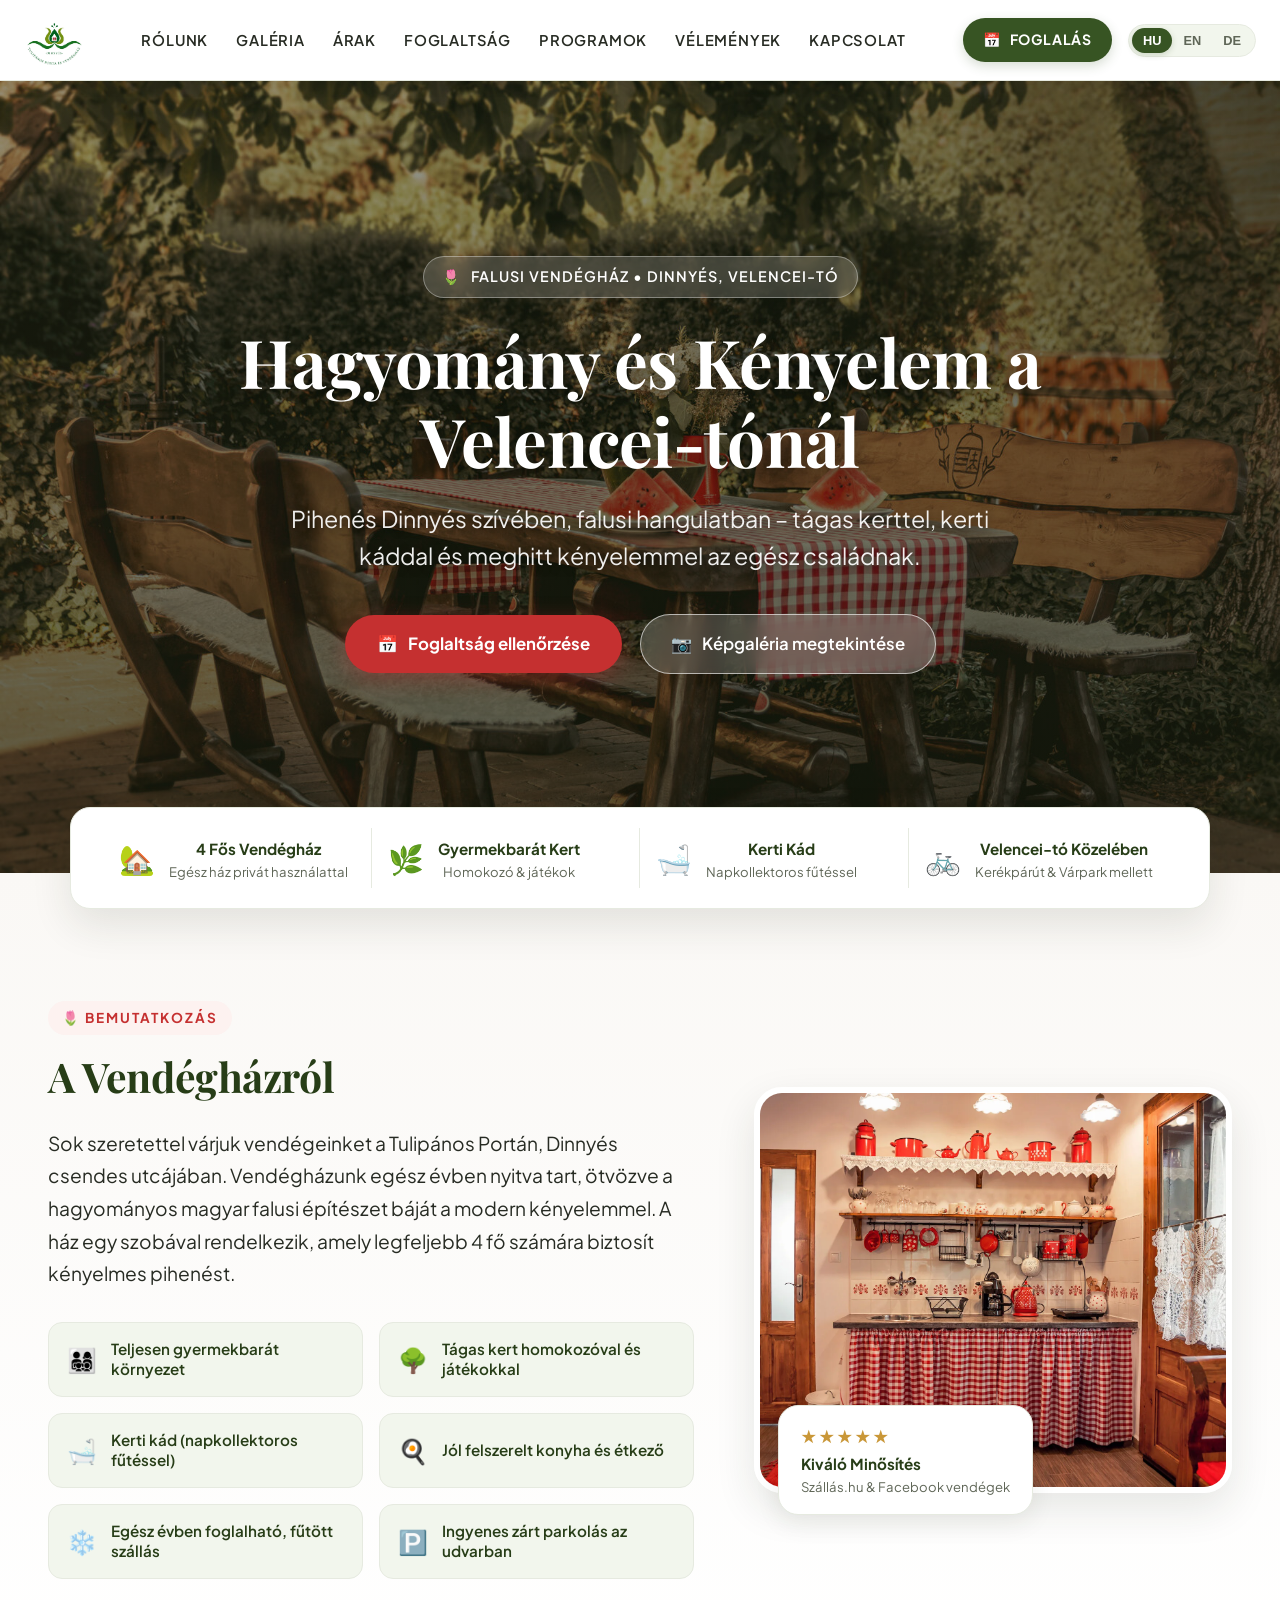
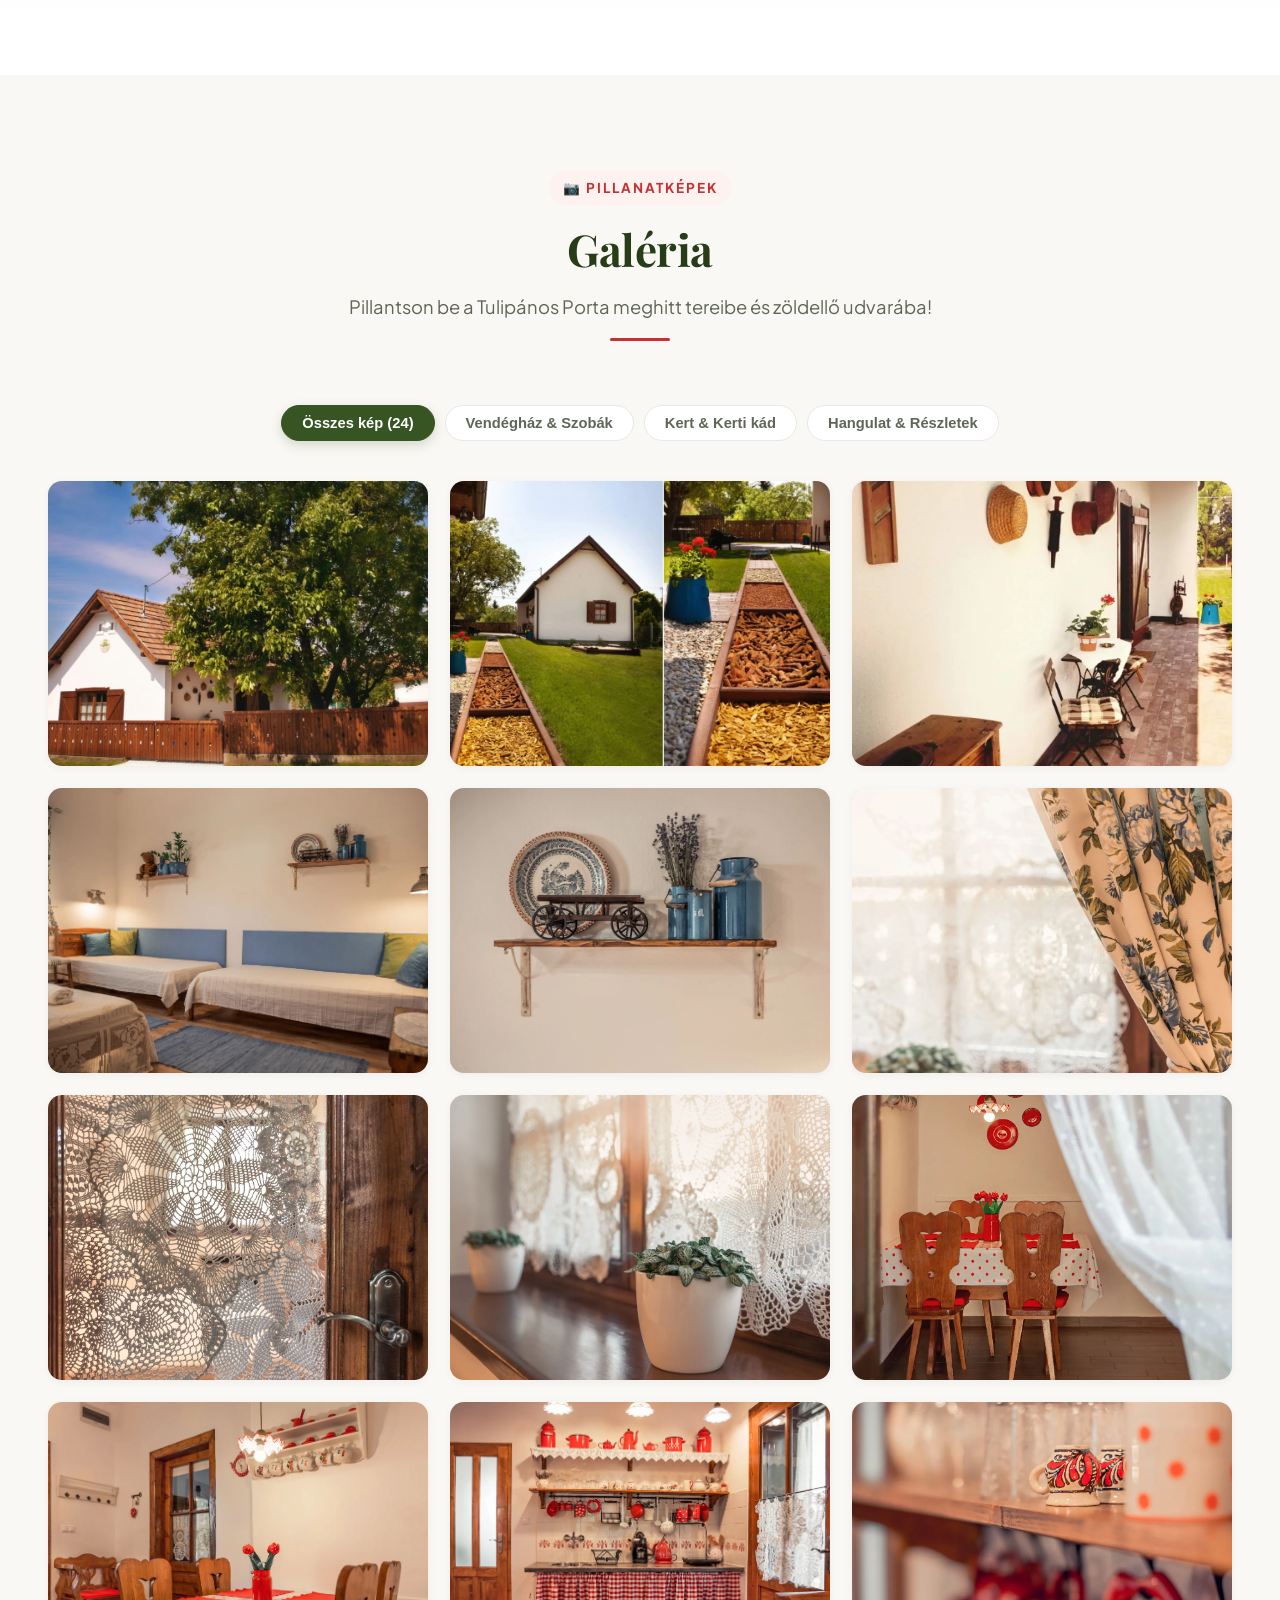
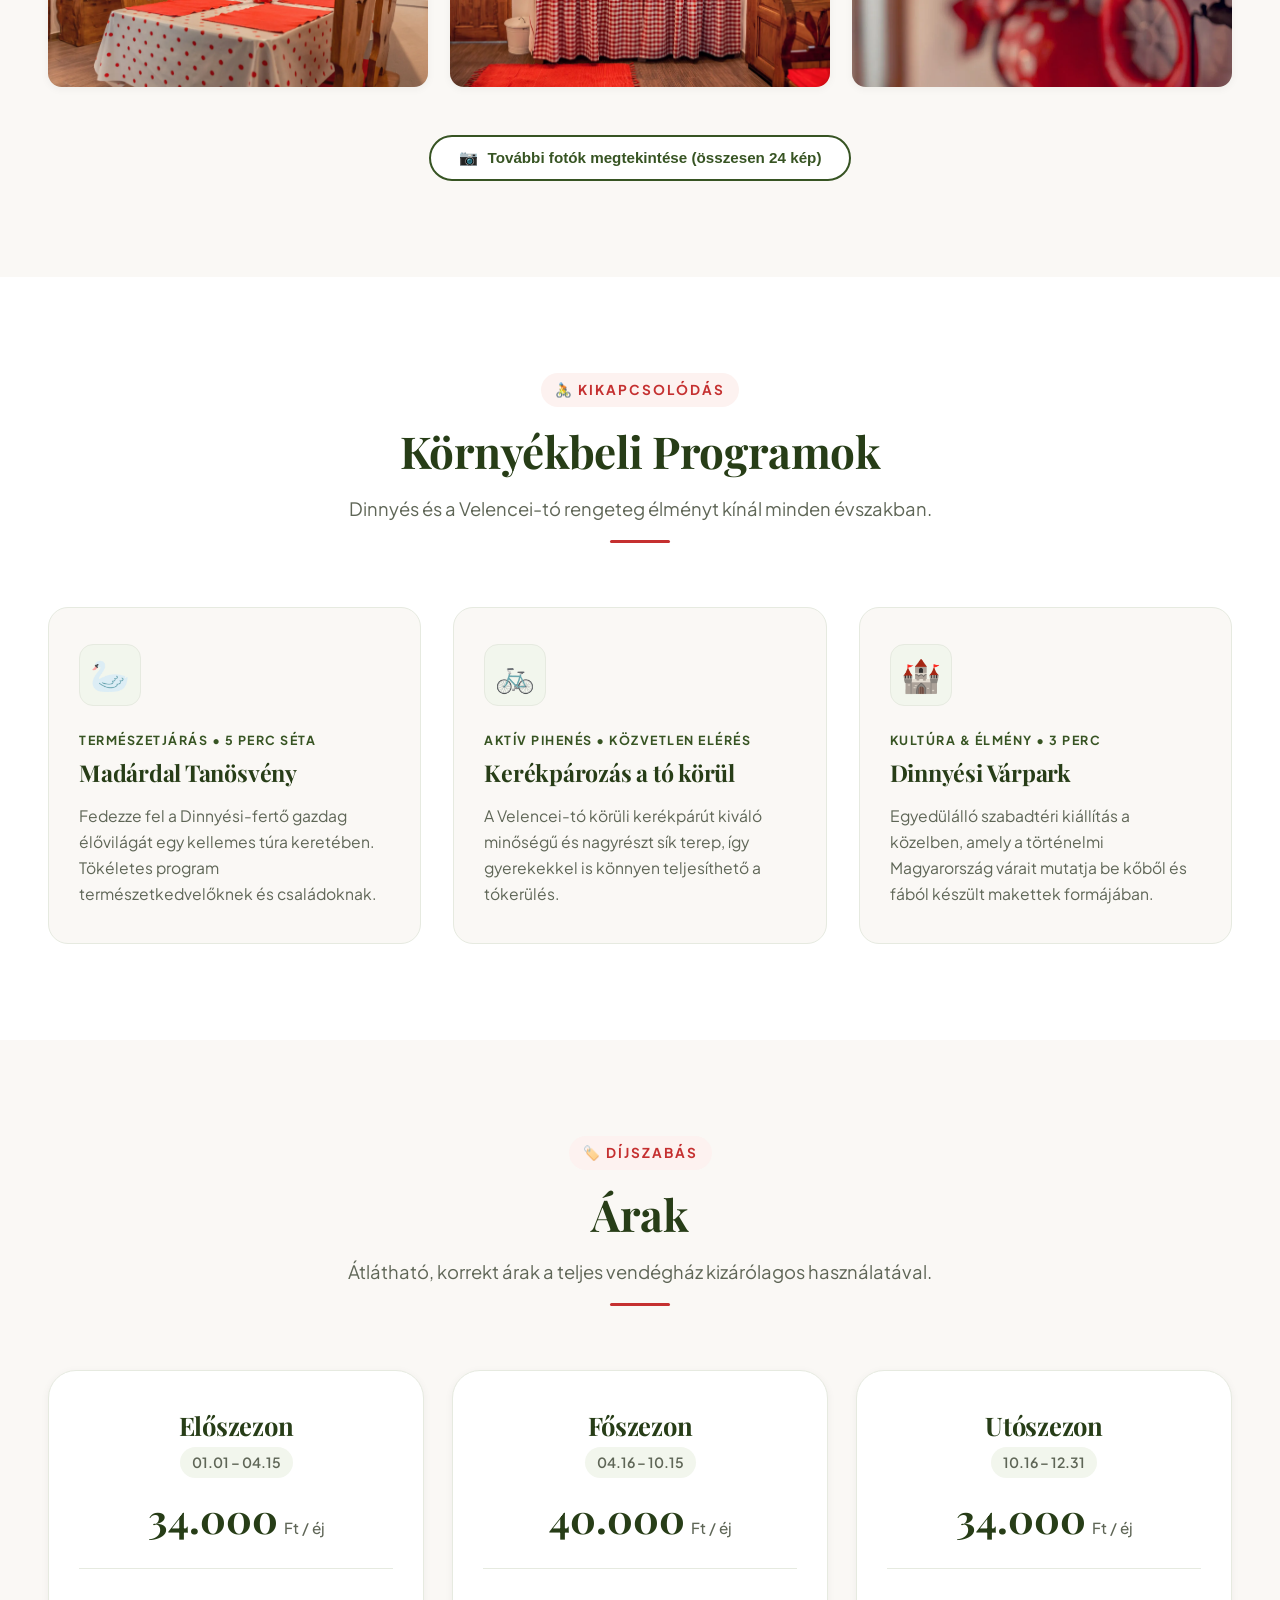
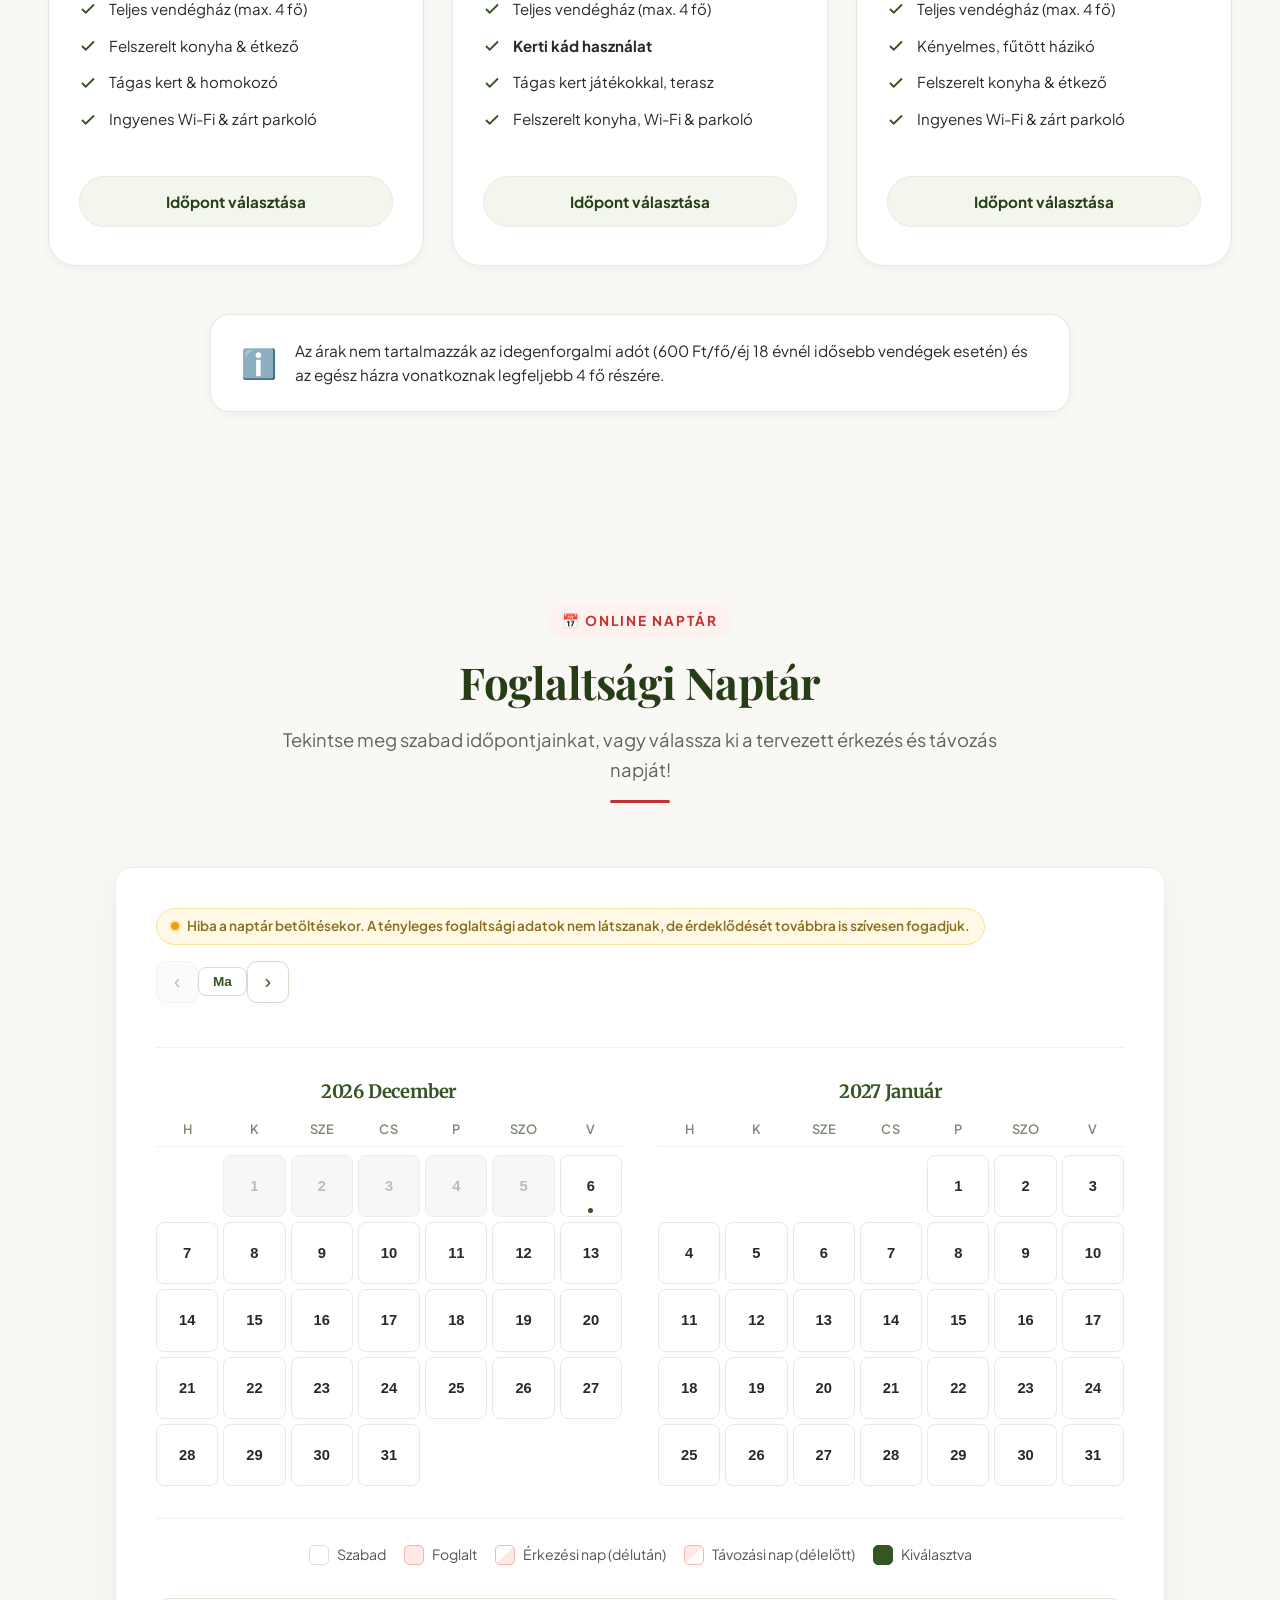
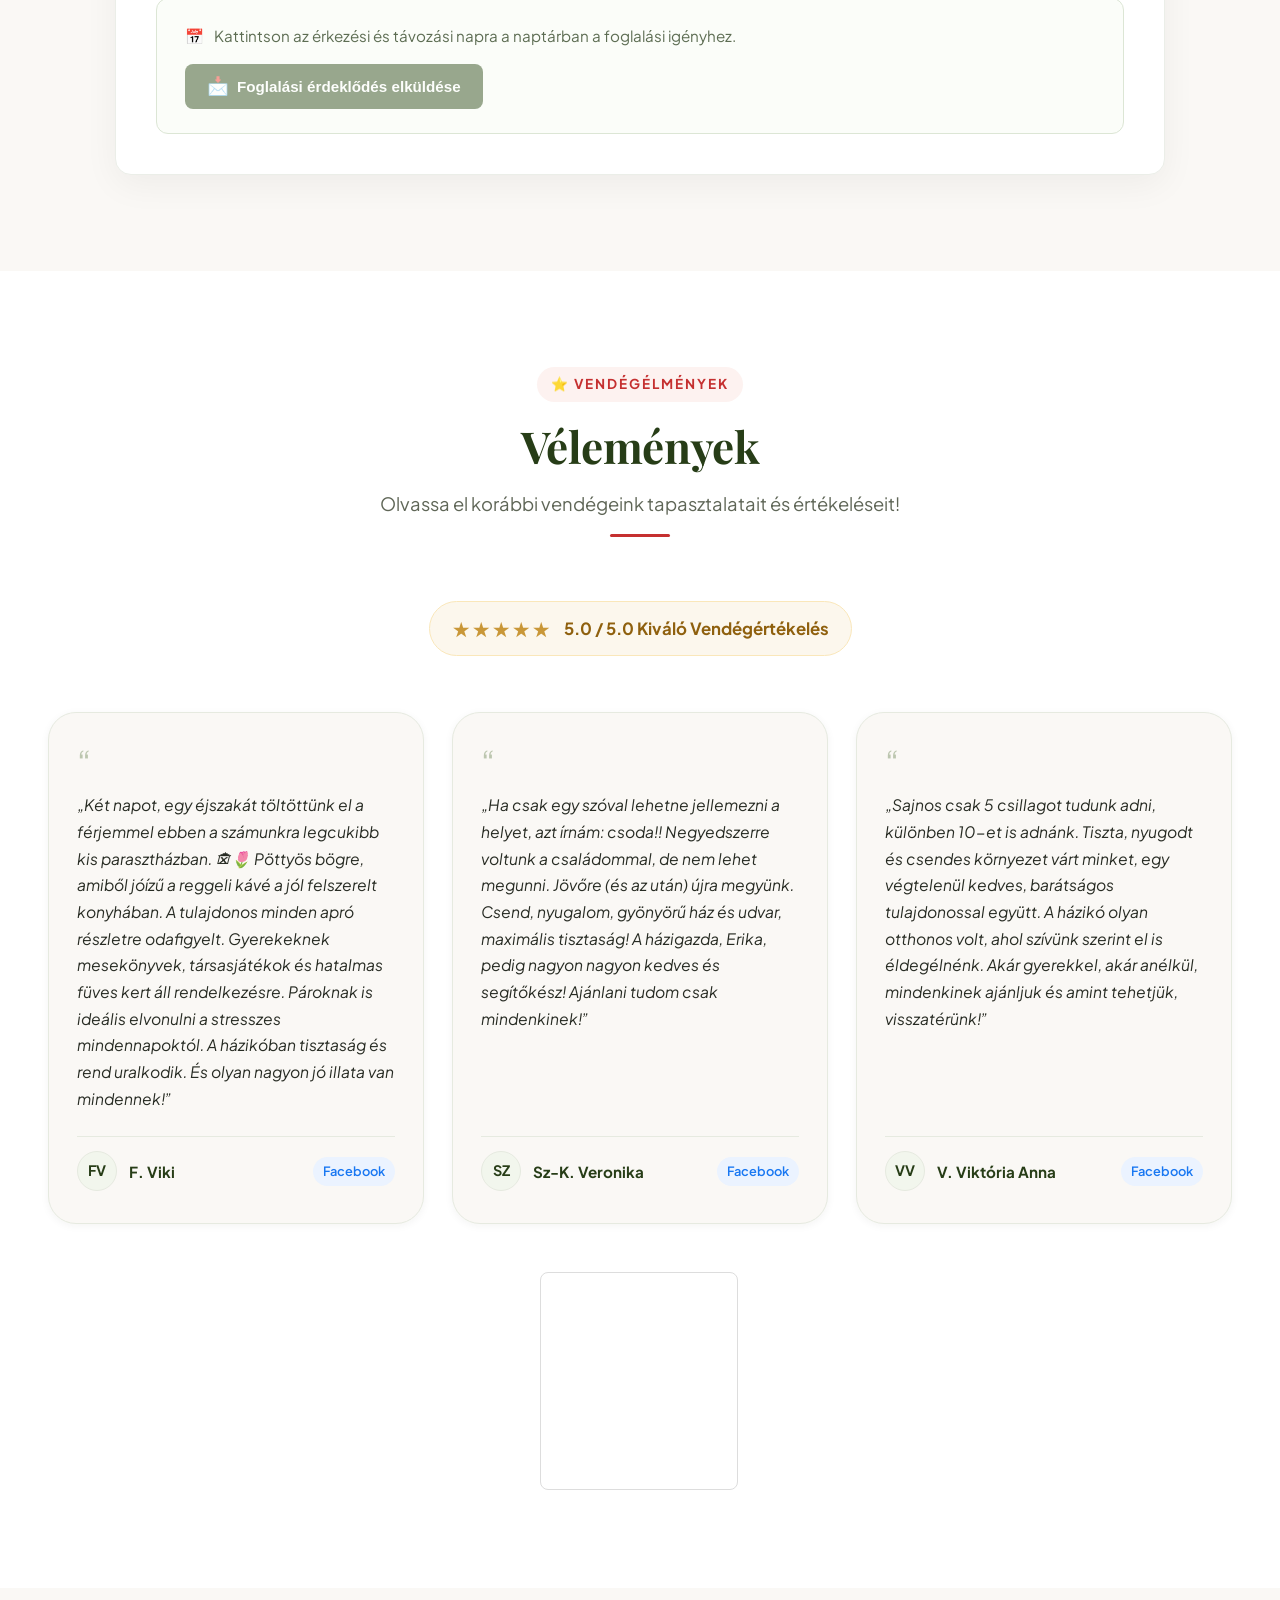
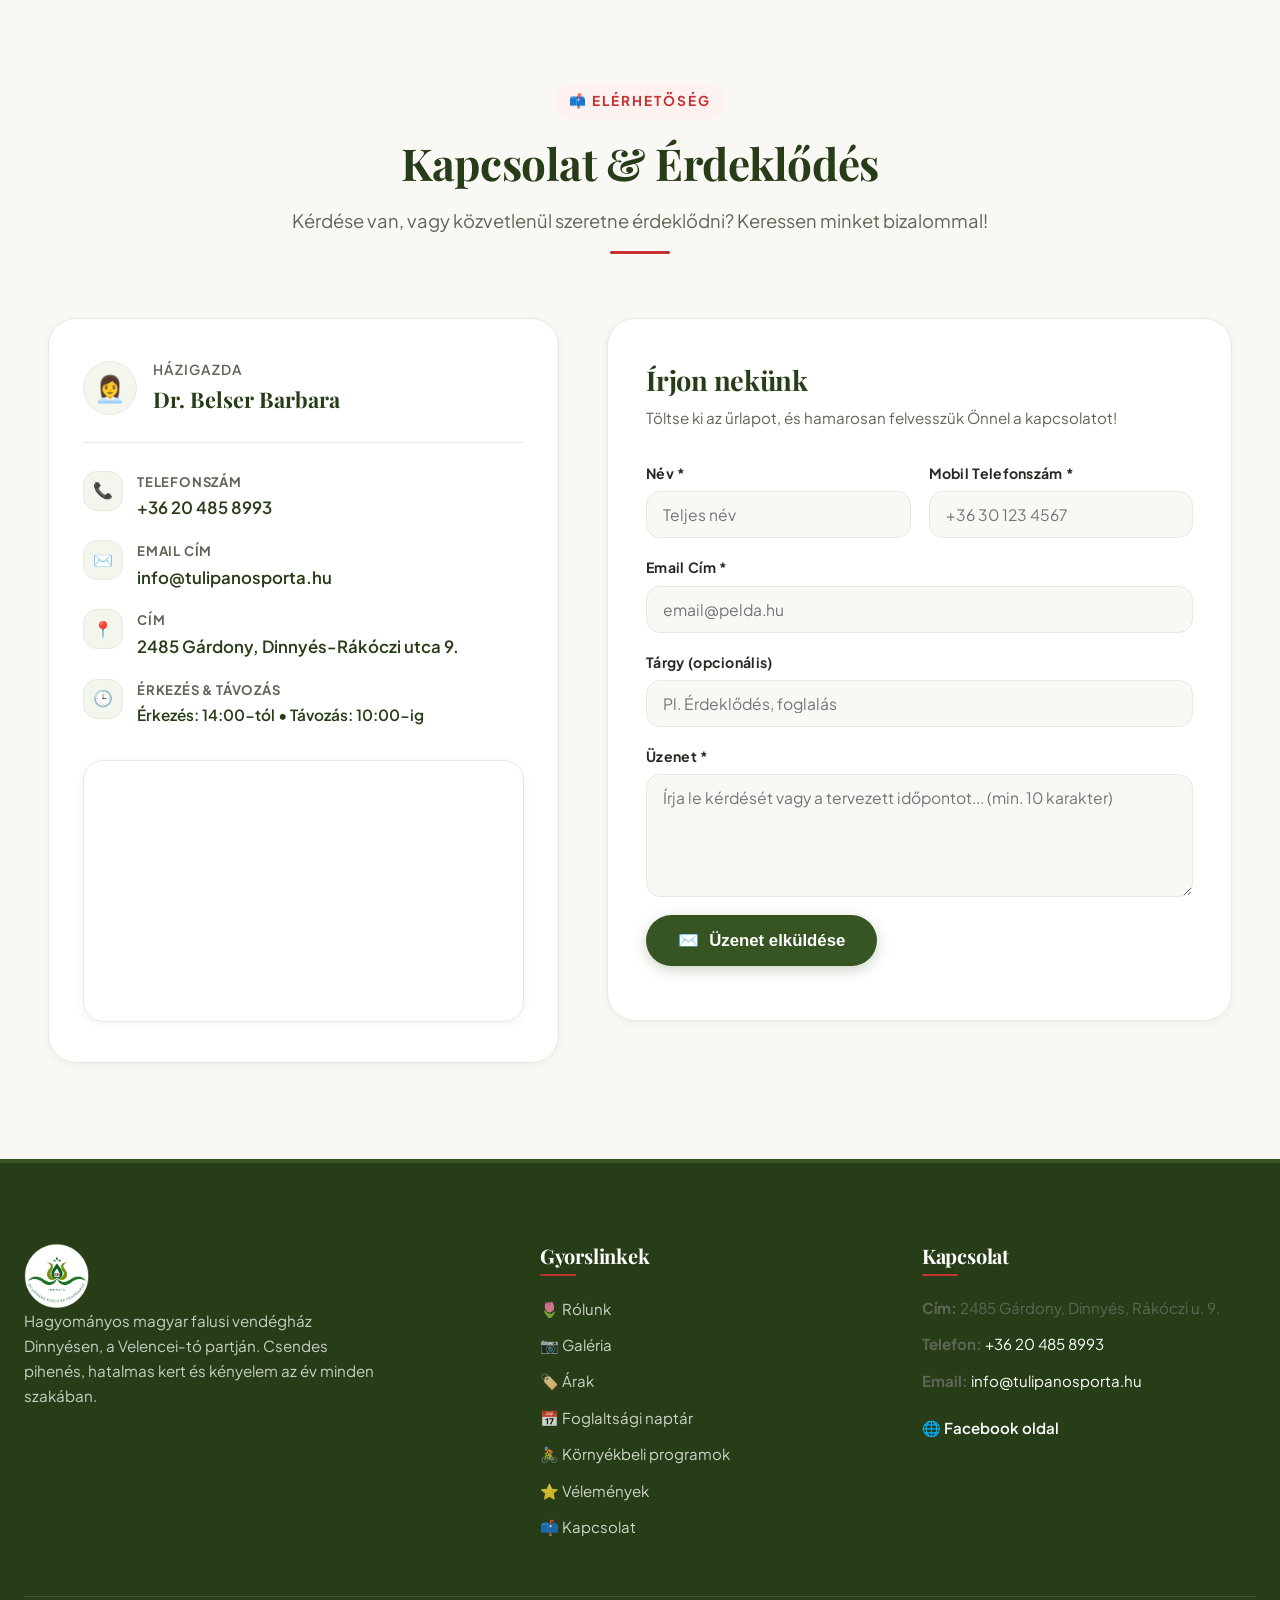
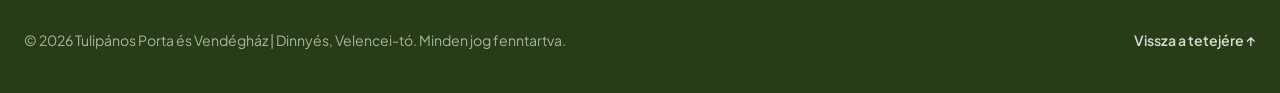
==== commit b1b86e30: "Fix logo in footer" ====
--- a/index.html
+++ b/index.html
@@ -1495,11 +1495,33 @@
             margin: 0 auto 3.5rem auto;
         }
 
-        .footer-brand img {
-            height: 65px;
+        .footer-logo-badge {
+            display: inline-flex;
+            align-items: center;
+            justify-content: center;
+            background: #ffffff;
+            padding: 8px 14px;
+            border-radius: var(--radius-md);
+            box-shadow: 0 4px 14px rgba(0, 0, 0, 0.16);
             margin-bottom: 1.25rem;
-            filter: brightness(0) invert(1);
-            opacity: 0.9;
+            transition: transform var(--transition-fast), box-shadow var(--transition-fast);
+        }
+
+        .footer-logo-badge:hover {
+            transform: scale(1.03);
+            box-shadow: 0 6px 18px rgba(0, 0, 0, 0.22);
+        }
+
+        .footer-logo-badge picture {
+            display: flex;
+            align-items: center;
+            justify-content: center;
+        }
+
+        .footer-logo-badge img {
+            height: 56px;
+            width: auto;
+            display: block;
         }
 
         .footer-brand p {
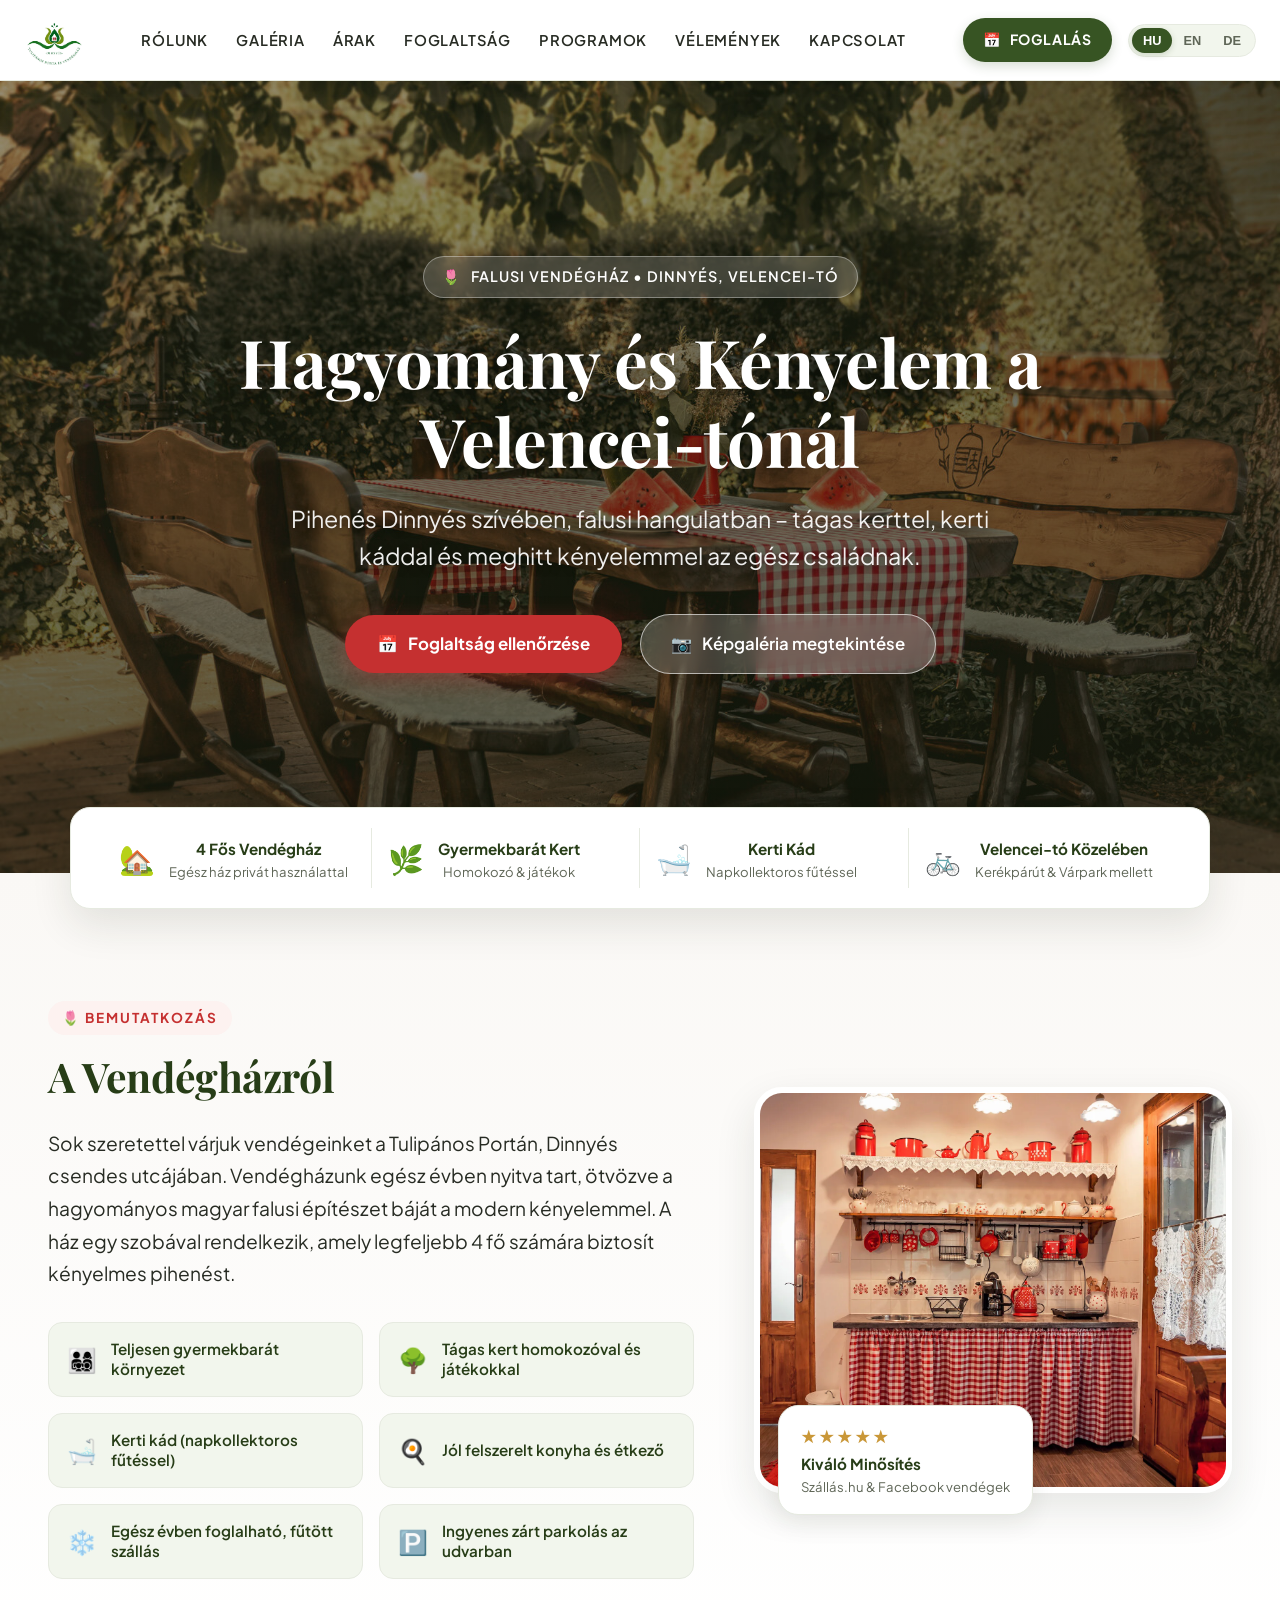
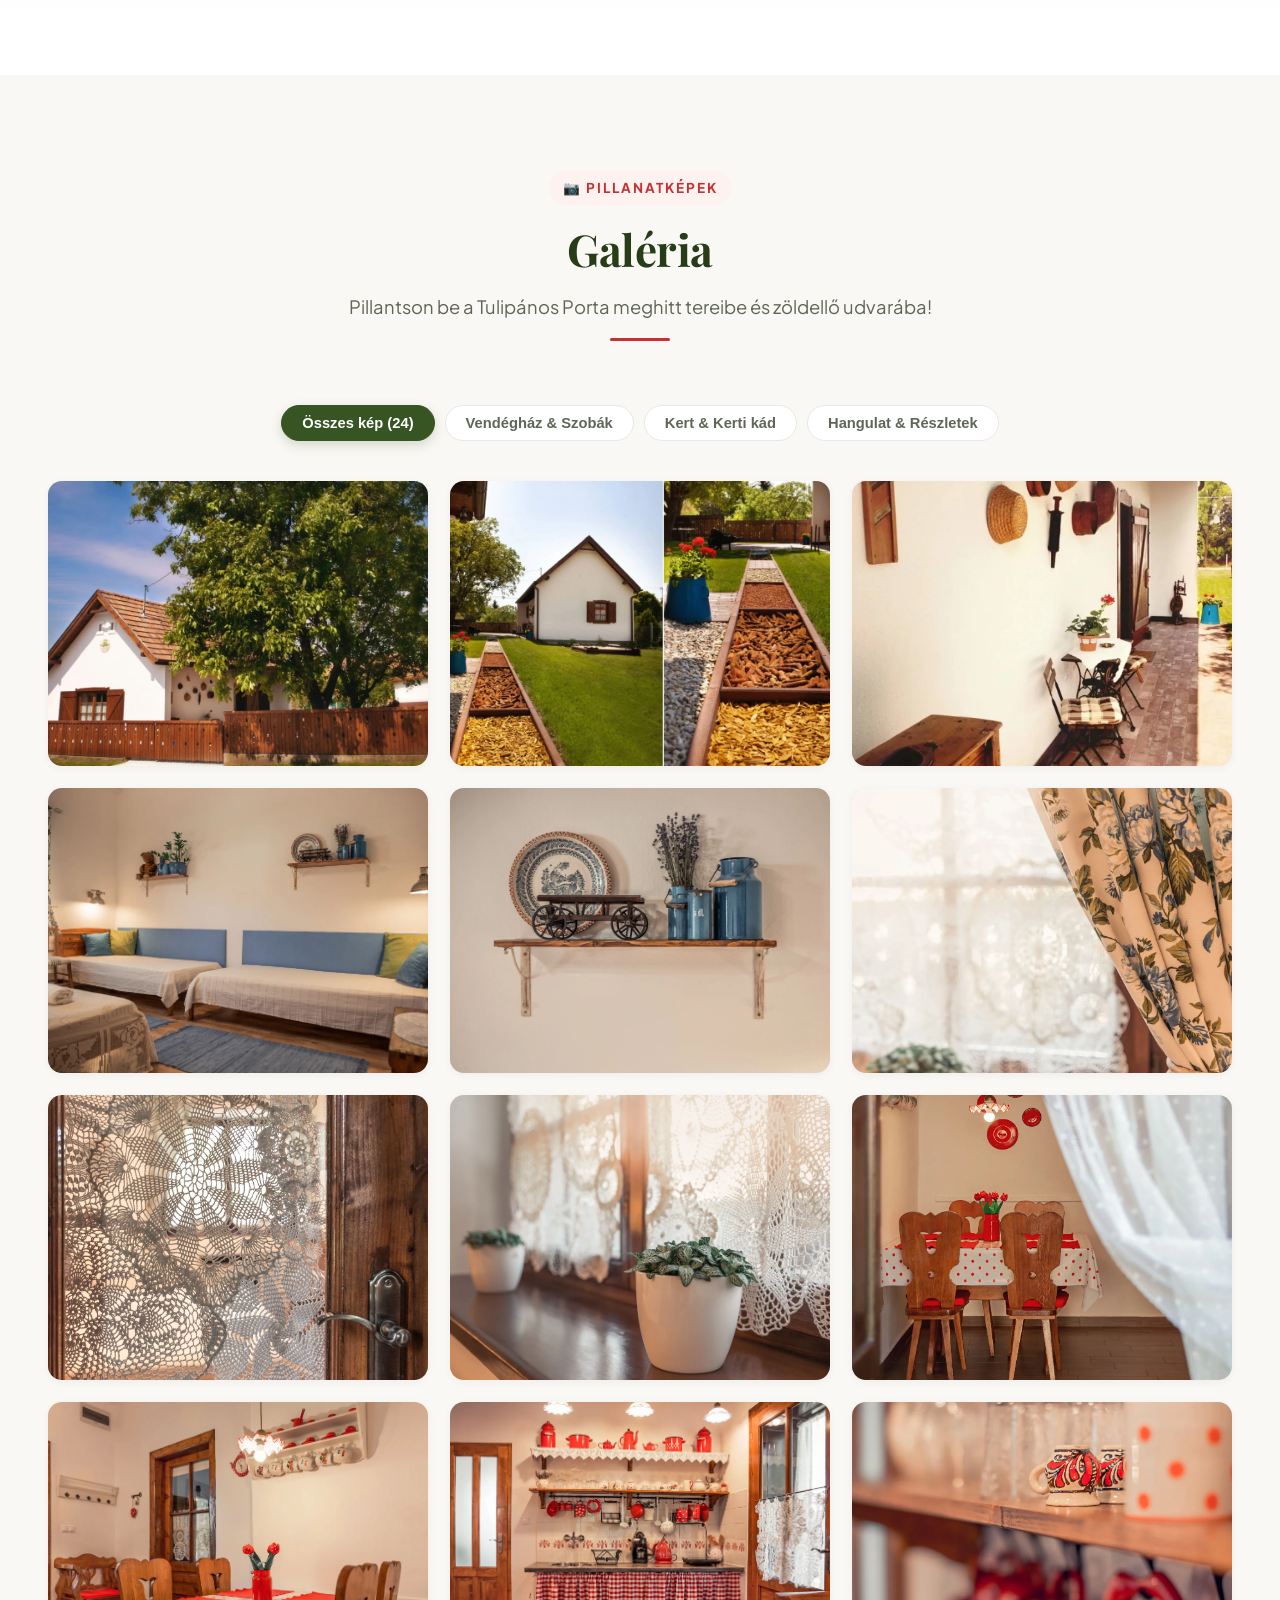
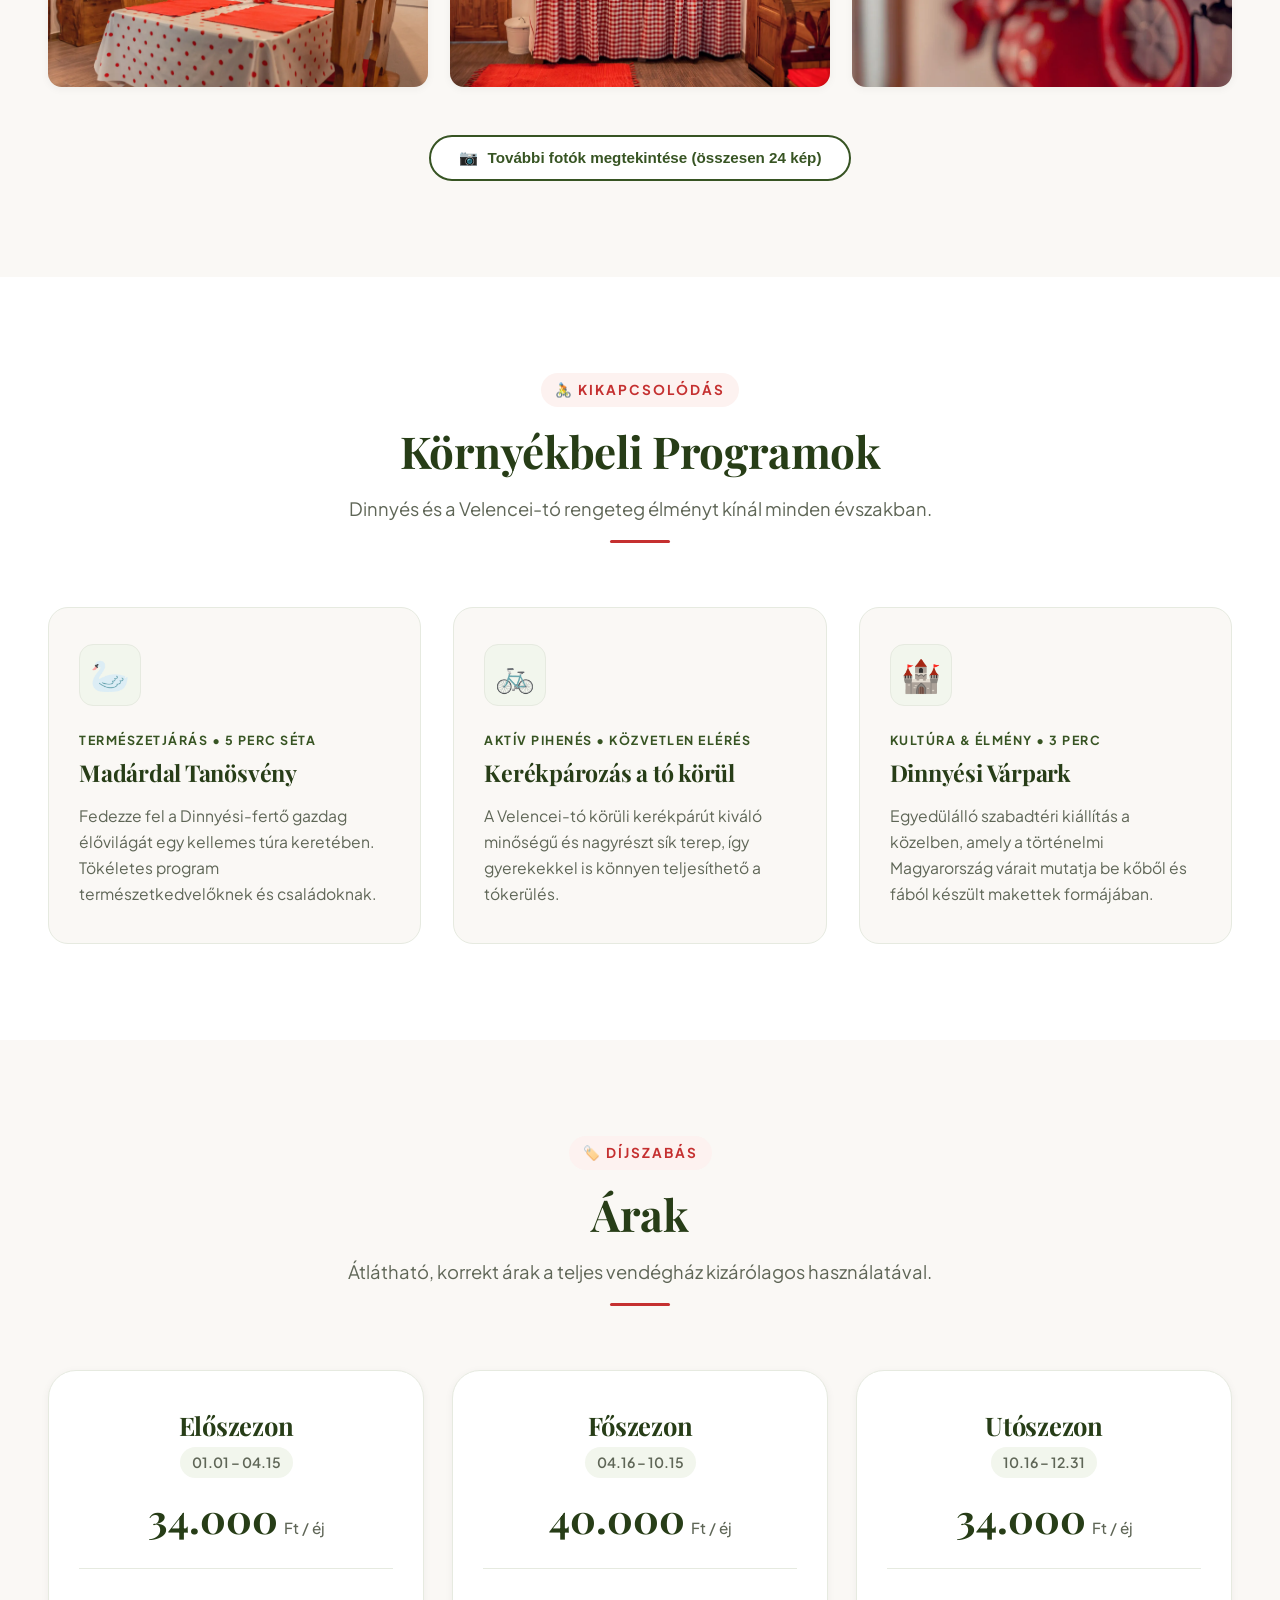
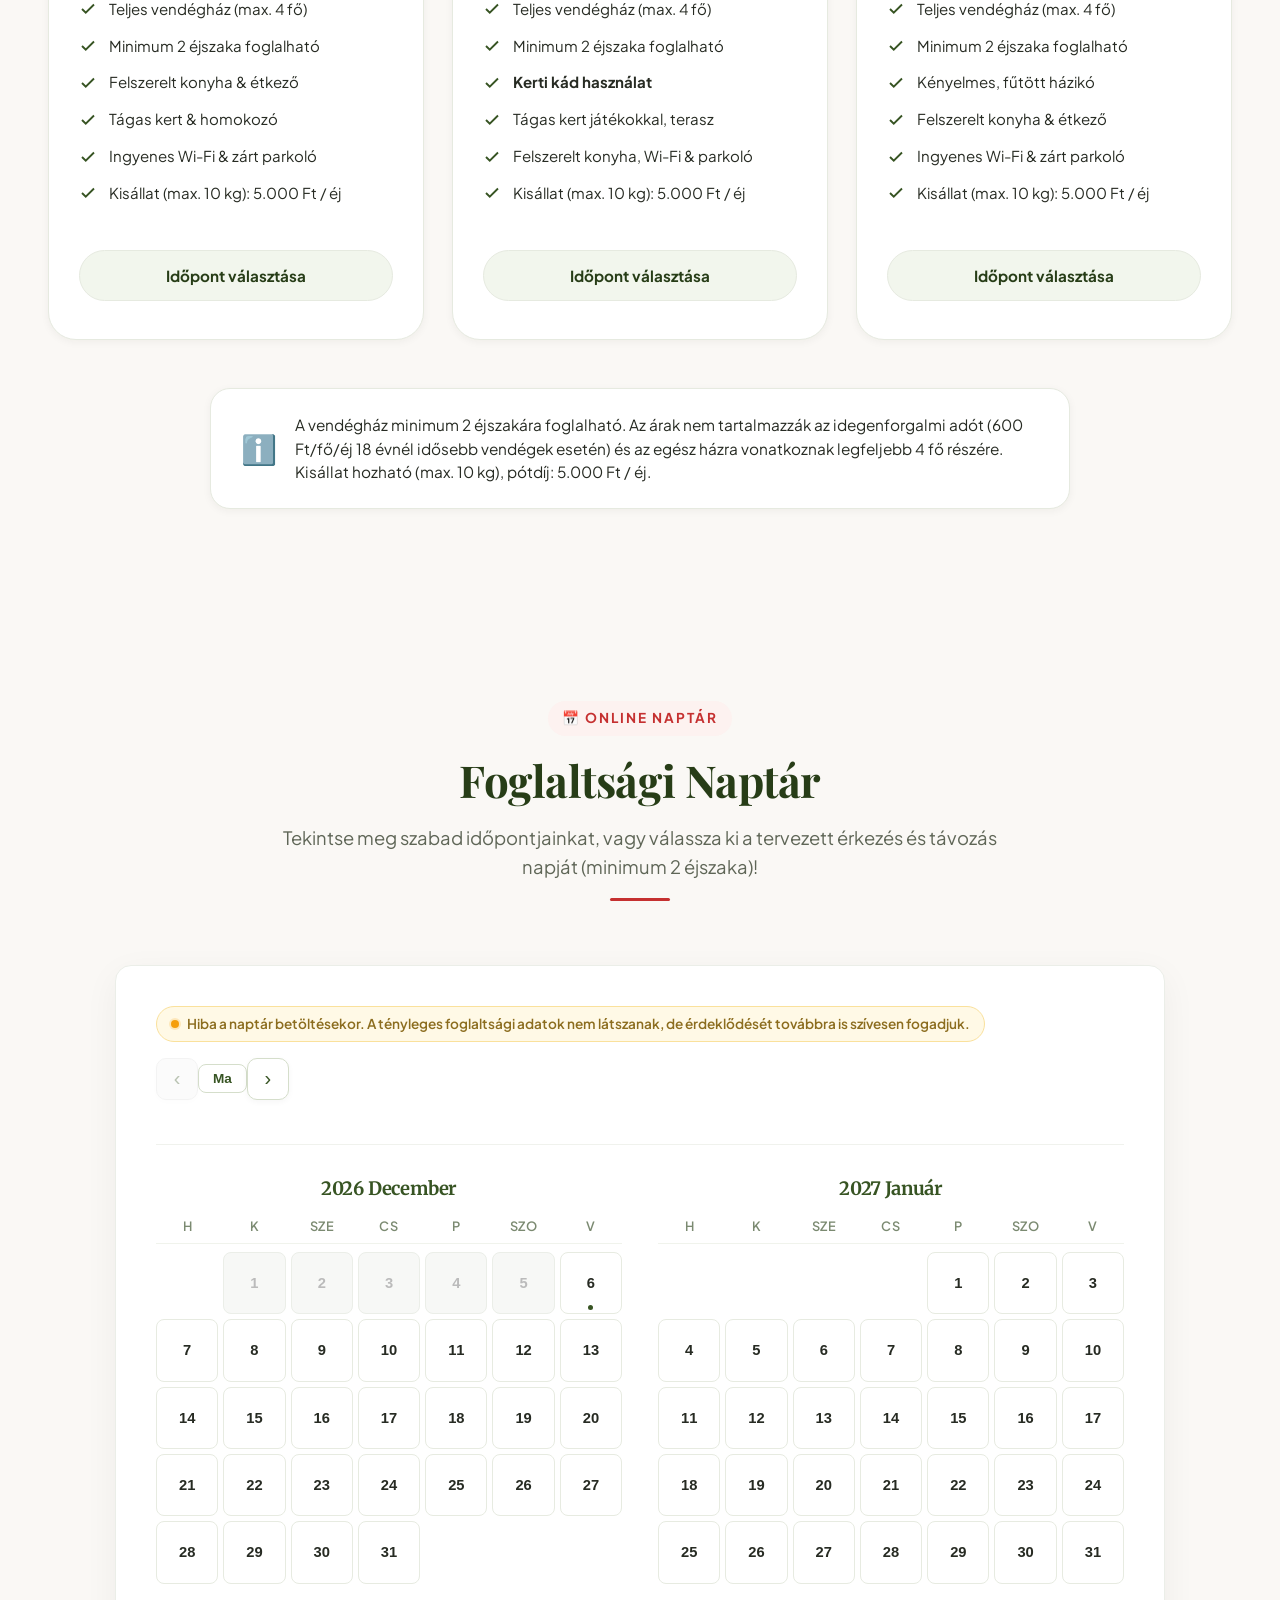
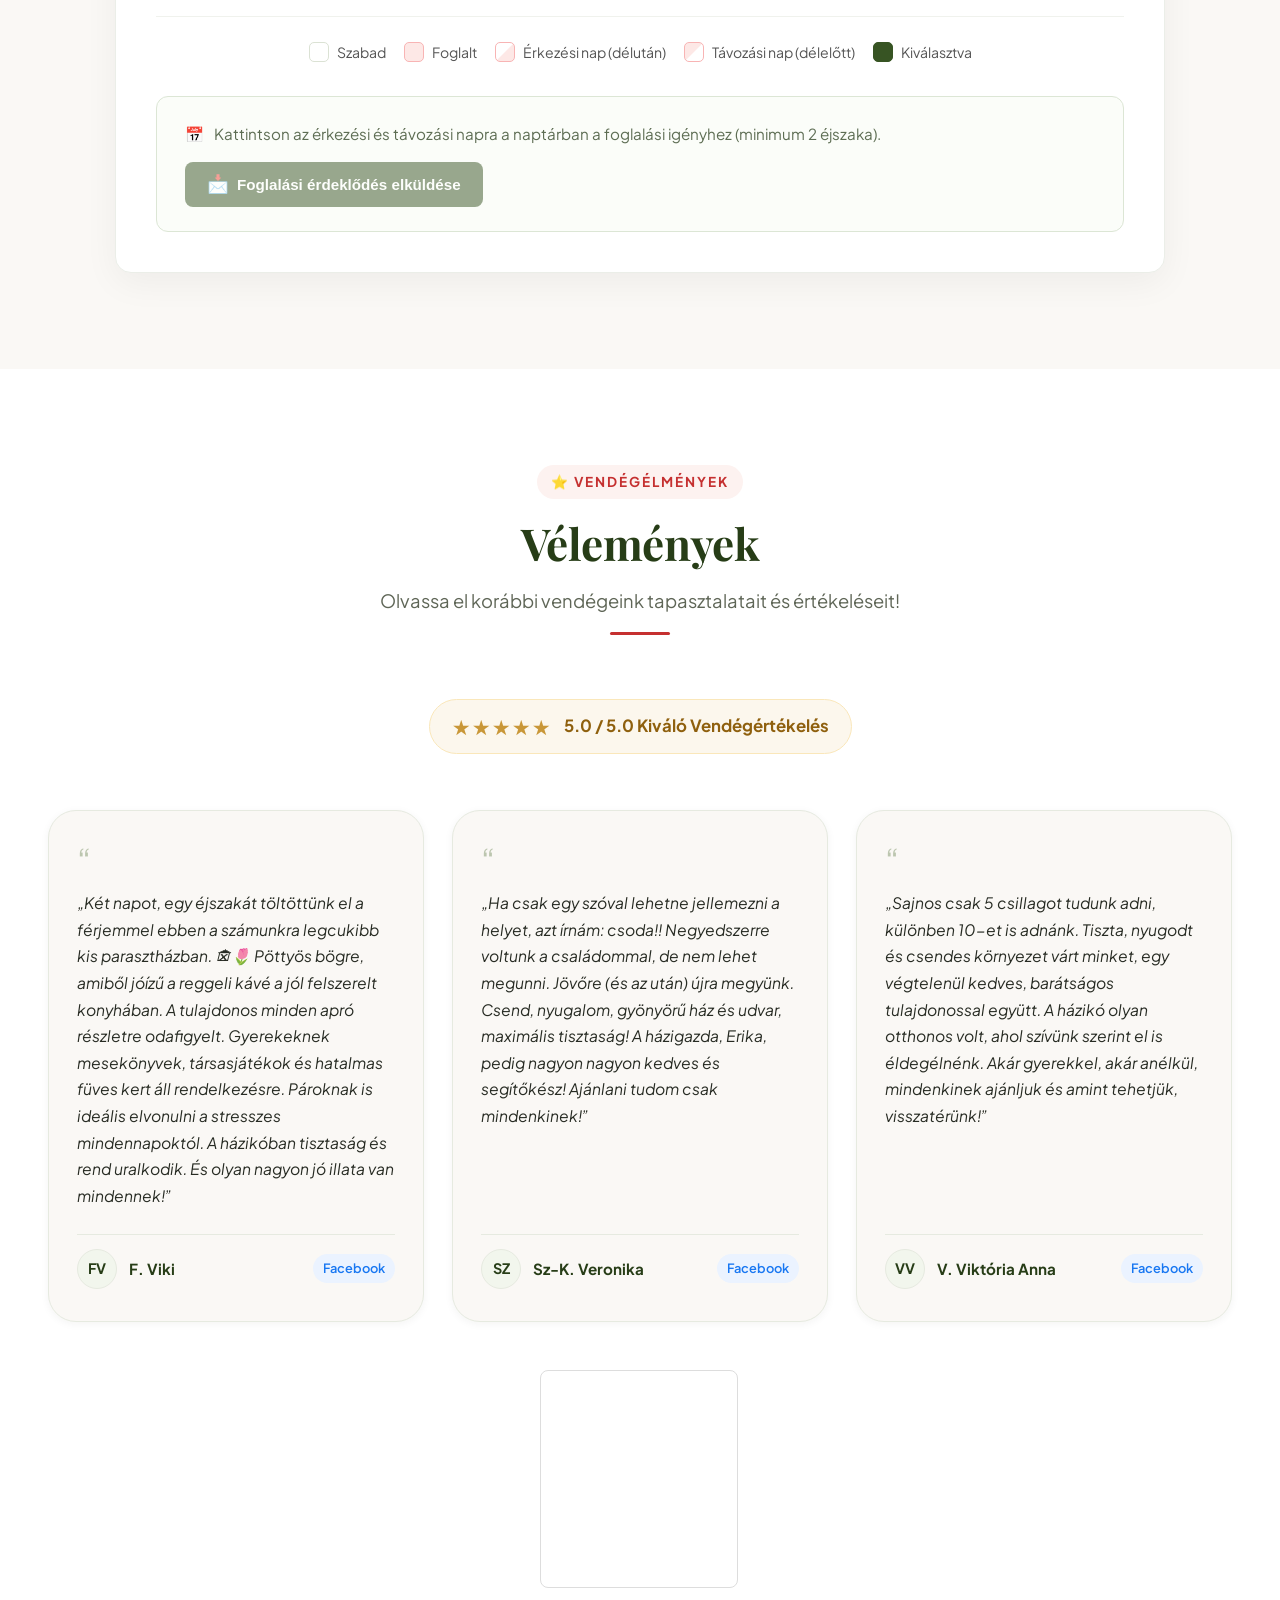
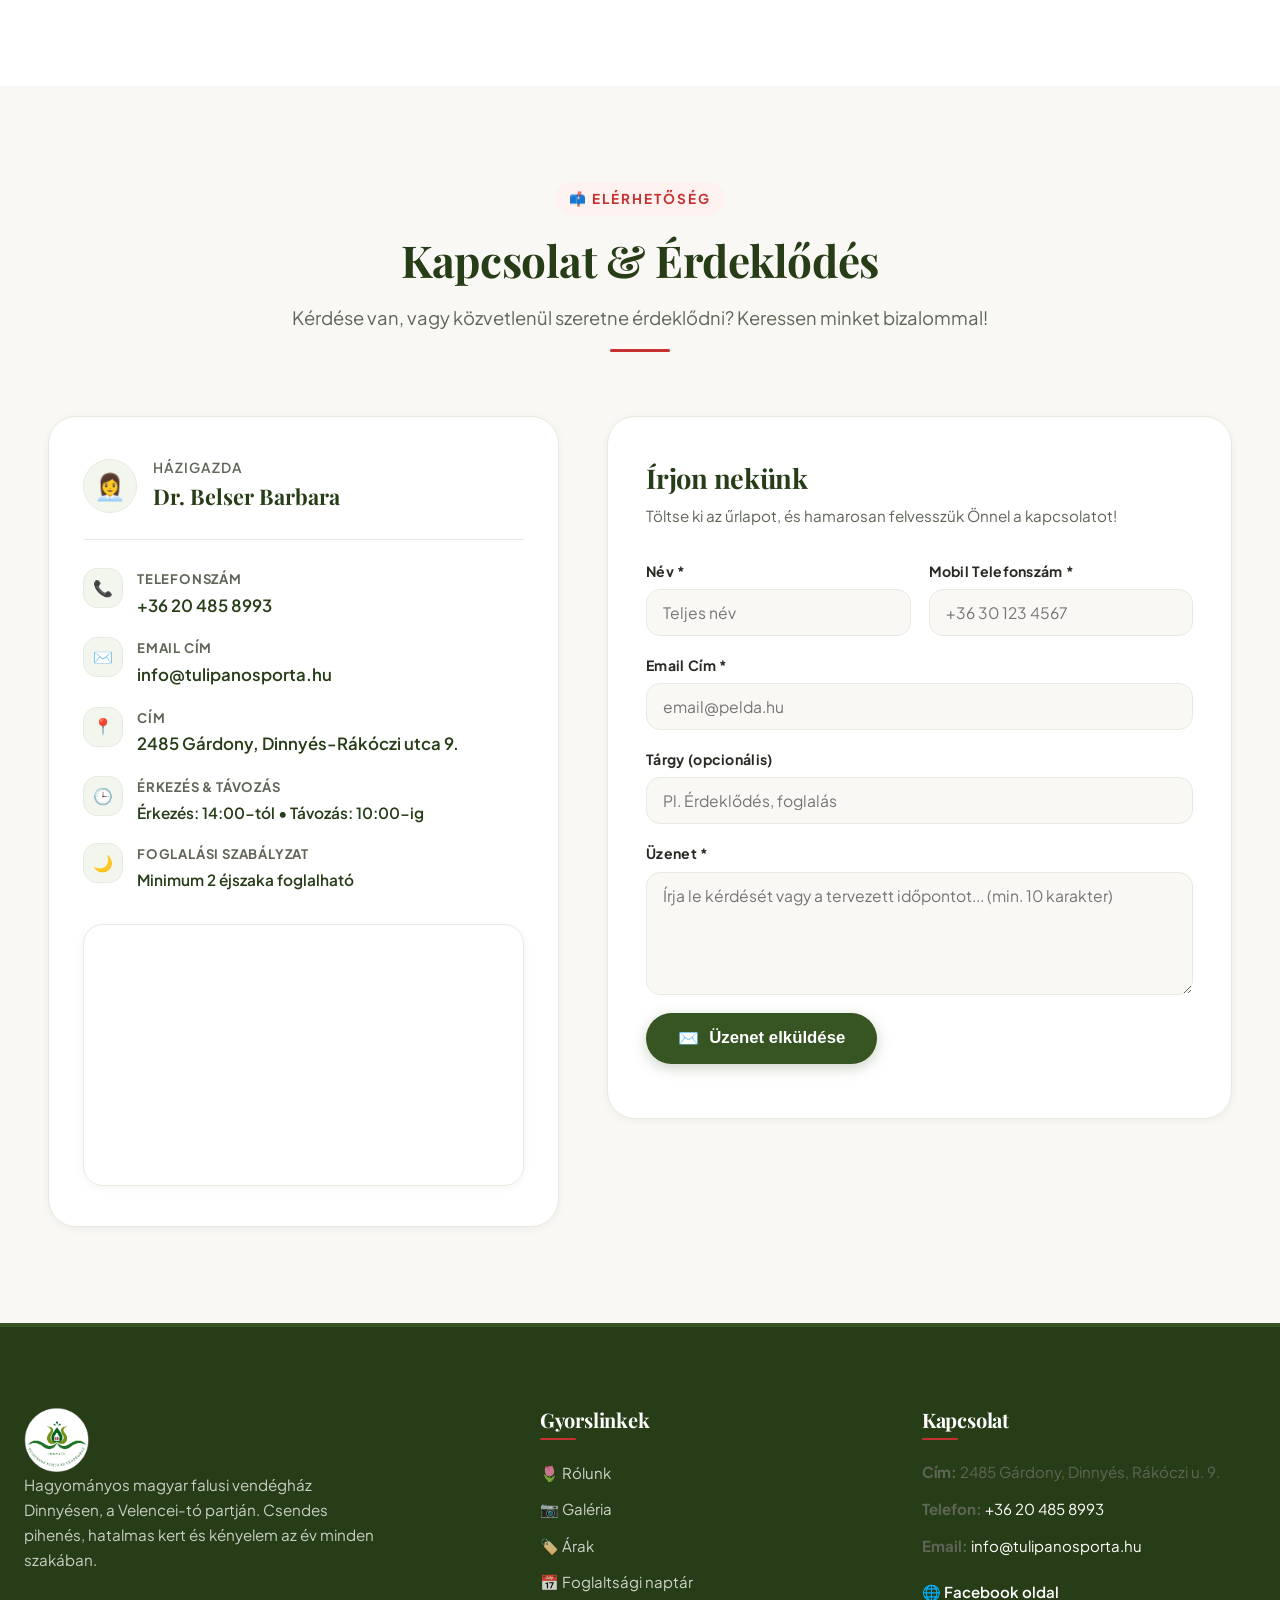
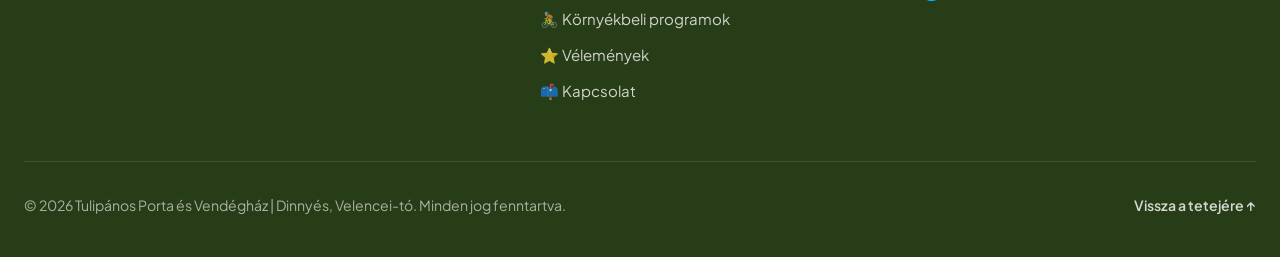
==== commit 3e79b116: "Min 2 nights, animal price and weight limig" ====
--- a/index.html
+++ b/index.html
@@ -80,6 +80,7 @@
         { "@type": "LocationFeatureSpecification", "name": "Ingyenes parkoló", "value": true },
         { "@type": "LocationFeatureSpecification", "name": "Ingyenes Wi-Fi", "value": true }
       ],
+      "petsAllowed": true,
       "availableLanguage": ["Hungarian", "English", "German"],
       "tourBookingPage": "https://tulipanosporta.hu/#booking",
       "sameAs": [
@@ -2313,6 +2314,12 @@
                             <svg viewBox="0 0 24 24" fill="none" stroke-width="2.5">
                                 <polyline points="20 6 9 17 4 12" />
                             </svg>
+                            <span class="pricing-feature-min-stay">Minimum 2 éjszaka foglalható</span>
+                        </li>
+                        <li>
+                            <svg viewBox="0 0 24 24" fill="none" stroke-width="2.5">
+                                <polyline points="20 6 9 17 4 12" />
+                            </svg>
                             <span>Felszerelt konyha & étkező</span>
                         </li>
                         <li>
@@ -2327,6 +2334,12 @@
                             </svg>
                             <span>Ingyenes Wi-Fi & zárt parkoló</span>
                         </li>
+                        <li>
+                            <svg viewBox="0 0 24 24" fill="none" stroke-width="2.5">
+                                <polyline points="20 6 9 17 4 12" />
+                            </svg>
+                            <span class="pricing-feature-pet-fee">Kisállat (max. 10 kg): 5.000 Ft / éj</span>
+                        </li>
                     </ul>
 
                     <a href="#booking" class="btn-pricing-cta">Időpont választása</a>
@@ -2350,6 +2363,12 @@
                                 <polyline points="20 6 9 17 4 12" />
                             </svg>
                             <span>Teljes vendégház (max. 4 fő)</span>
+                        </li>
+                        <li>
+                            <svg viewBox="0 0 24 24" fill="none" stroke-width="2.5">
+                                <polyline points="20 6 9 17 4 12" />
+                            </svg>
+                            <span class="pricing-feature-min-stay">Minimum 2 éjszaka foglalható</span>
                         </li>
                         <li>
                             <svg viewBox="0 0 24 24" fill="none" stroke-width="2.5">
@@ -2369,6 +2388,12 @@
                             </svg>
                             <span>Felszerelt konyha, Wi-Fi & parkoló</span>
                         </li>
+                        <li>
+                            <svg viewBox="0 0 24 24" fill="none" stroke-width="2.5">
+                                <polyline points="20 6 9 17 4 12" />
+                            </svg>
+                            <span class="pricing-feature-pet-fee">Kisállat (max. 10 kg): 5.000 Ft / éj</span>
+                        </li>
                     </ul>
 
                     <a href="#booking" class="btn-pricing-cta">Időpont választása</a>
@@ -2391,6 +2416,12 @@
                                 <polyline points="20 6 9 17 4 12" />
                             </svg>
                             <span>Teljes vendégház (max. 4 fő)</span>
+                        </li>
+                        <li>
+                            <svg viewBox="0 0 24 24" fill="none" stroke-width="2.5">
+                                <polyline points="20 6 9 17 4 12" />
+                            </svg>
+                            <span class="pricing-feature-min-stay">Minimum 2 éjszaka foglalható</span>
                         </li>
                         <li>
                             <svg viewBox="0 0 24 24" fill="none" stroke-width="2.5">
@@ -2410,6 +2441,12 @@
                             </svg>
                             <span>Ingyenes Wi-Fi & zárt parkoló</span>
                         </li>
+                        <li>
+                            <svg viewBox="0 0 24 24" fill="none" stroke-width="2.5">
+                                <polyline points="20 6 9 17 4 12" />
+                            </svg>
+                            <span class="pricing-feature-pet-fee">Kisállat (max. 10 kg): 5.000 Ft / éj</span>
+                        </li>
                     </ul>
 
                     <a href="#booking" class="btn-pricing-cta">Időpont választása</a>
@@ -2419,8 +2456,8 @@
             <div class="pricing-notice-box">
                 <span class="notice-icon">ℹ️</span>
                 <p class="notice-text" id="price-note">
-                    Az árak nem tartalmazzák az idegenforgalmi adót (600 Ft/fő/éj 18 évnél idősebb vendégek esetén) és
-                    az egész házra vonatkoznak legfeljebb 4 fő részére.
+                    A vendégház minimum 2 éjszakára foglalható. Az árak nem tartalmazzák az idegenforgalmi adót (600 Ft/fő/éj 18 évnél idősebb vendégek esetén) és
+                    az egész házra vonatkoznak legfeljebb 4 fő részére. Kisállat hozható (max. 10 kg), pótdíj: 5.000 Ft / éj.
                 </p>
             </div>
         </div>
@@ -2433,7 +2470,7 @@
                 <span class="section-eyebrow" id="eyebrow-booking">📅 ONLINE NAPTÁR</span>
                 <h2 class="section-title" id="title-booking">Foglaltsági Naptár</h2>
                 <p class="section-subtitle" id="booking-subtitle">
-                    Tekintse meg szabad időpontjainkat, vagy válassza ki a tervezett érkezés és távozás napját!
+                    Tekintse meg szabad időpontjainkat, vagy válassza ki a tervezett érkezés és távozás napját (minimum 2 éjszaka)!
                 </p>
                 <div class="section-divider"></div>
             </div>
@@ -2708,6 +2745,16 @@
                                 <div class="contact-item-title">Érkezés & Távozás</div>
                                 <div class="contact-item-value" style="font-size: 0.96rem;">
                                     Érkezés: 14:00-tól • Távozás: 10:00-ig
+                                </div>
+                            </div>
+                        </div>
+
+                        <div class="contact-item">
+                            <div class="contact-icon-box">🌙</div>
+                            <div>
+                                <div class="contact-item-title" id="contact-policy-title">Foglalási szabályzat</div>
+                                <div class="contact-item-value" id="contact-policy-val" style="font-size: 0.96rem;">
+                                    Minimum 2 éjszaka foglalható
                                 </div>
                             </div>
                         </div>
@@ -2872,7 +2919,12 @@
                 priceLine2: "04.16 – 10.15",
                 priceCard3Title: "Utószezon",
                 priceLine3: "10.16 – 12.31",
-                priceNote: "Az árak nem tartalmazzák az idegenforgalmi adót (600 Ft/fő/éj 18 évnél idősebb vendégek esetén) és az egész házra vonatkoznak legfeljebb 4 fő részére.",
+                priceMinStay: "Minimum 2 éjszaka foglalható",
+                pricePetFee: "Kisállat (max. 10 kg): 5.000 Ft / éj",
+                priceNote: "A vendégház minimum 2 éjszakára foglalható. Az árak nem tartalmazzák az idegenforgalmi adót (600 Ft/fő/éj 18 évnél idősebb vendégek esetén) és az egész házra vonatkoznak legfeljebb 4 fő részére. Kisállat hozható (max. 10 kg), pótdíj: 5.000 Ft / éj.",
+                bookingSubtitle: "Tekintse meg szabad időpontjainkat, vagy válassza ki a tervezett érkezés és távozás napját (minimum 2 éjszaka)!",
+                contactPolicyTitle: "Foglalási szabályzat",
+                contactPolicyVal: "Minimum 2 éjszaka foglalható",
                 titleContact: "Kapcsolat & Érdeklődés",
                 titleContactUs: "Írjon nekünk",
                 titleReviews: "Vélemények",
@@ -2931,7 +2983,12 @@
                 priceLine2: "04.16 – 10.15",
                 priceCard3Title: "Post-season",
                 priceLine3: "10.16 – 12.31",
-                priceNote: "Prices do not include tourist tax (600 HUF/person/night for guests over 18) and are for the entire house (up to 4 people).",
+                priceMinStay: "Minimum stay: 2 nights",
+                pricePetFee: "Small pets (max. 10 kg): 5,000 HUF / night",
+                priceNote: "A minimum stay of 2 nights is required. Prices do not include tourist tax (600 HUF/person/night for guests over 18) and are for the entire house (up to 4 people). Small pets are welcome (max. 10 kg), surcharge: 5,000 HUF / night.",
+                bookingSubtitle: "Check our available dates or select your planned arrival and departure days (minimum 2 nights)!",
+                contactPolicyTitle: "Booking Policy",
+                contactPolicyVal: "Minimum stay: 2 nights",
                 titleContact: "Contact & Inquiries",
                 titleContactUs: "Send Us a Message",
                 titleReviews: "Reviews",
@@ -2990,7 +3047,12 @@
                 priceLine2: "04.16 – 10.15",
                 priceCard3Title: "Nachsaison",
                 priceLine3: "10.16 – 12.31",
-                priceNote: "Die Preise verstehen sich zzgl. Kurtaxe (600 HUF/Person/Nacht für Gäste ab 18 Jahren) und gelten für das gesamte Haus (bis zu 4 Personen).",
+                priceMinStay: "Mindestaufenthalt: 2 Nächte",
+                pricePetFee: "Kleintiere (max. 10 kg): 5.000 HUF / Nacht",
+                priceNote: "Mindestaufenthalt: 2 Nächte. Die Preise verstehen sich zzgl. Kurtaxe (600 HUF/Person/Nacht für Gäste ab 18 Jahren) und gelten für das gesamte Haus (bis zu 4 Personen). Kleine Haustiere sind willkommen (max. 10 kg), Zuschlag: 5.000 HUF / Nacht.",
+                bookingSubtitle: "Sehen Sie sich freie Termine an oder wählen Sie Ihr geplantes An- und Abreisedatum (mindestens 2 Nächte)!",
+                contactPolicyTitle: "Buchungsrichtlinie",
+                contactPolicyVal: "Mindestaufenthalt: 2 Nächte",
                 titleContact: "Kontakt & Anfragen",
                 titleContactUs: "Kontaktieren Sie uns",
                 titleReviews: "Bewertungen",
@@ -3081,6 +3143,11 @@
             if (document.getElementById('price-card-3-title')) document.getElementById('price-card-3-title').textContent = t.priceCard3Title;
             if (document.getElementById('price-line-3')) document.getElementById('price-line-3').textContent = t.priceLine3;
             if (document.getElementById('price-note')) document.getElementById('price-note').textContent = t.priceNote;
+            document.querySelectorAll('.pricing-feature-min-stay').forEach(el => el.textContent = t.priceMinStay);
+            document.querySelectorAll('.pricing-feature-pet-fee').forEach(el => el.textContent = t.pricePetFee);
+
+            // Booking
+            if (document.getElementById('booking-subtitle')) document.getElementById('booking-subtitle').textContent = t.bookingSubtitle;
 
             // Reviews
             if (document.getElementById('title-reviews')) document.getElementById('title-reviews').textContent = t.titleReviews;
@@ -3089,6 +3156,8 @@
             if (document.getElementById('title-contact')) document.getElementById('title-contact').textContent = t.titleContact;
             if (document.getElementById('title-contact-us')) document.getElementById('title-contact-us').textContent = t.titleContactUs;
             if (document.getElementById('contact-name')) document.getElementById('contact-name').textContent = t.contactName;
+            if (document.getElementById('contact-policy-title')) document.getElementById('contact-policy-title').textContent = t.contactPolicyTitle;
+            if (document.getElementById('contact-policy-val')) document.getElementById('contact-policy-val').textContent = t.contactPolicyVal;
 
             // Form
             if (document.getElementById('contact-us-name')) document.getElementById('contact-us-name').textContent = t.contactUsName;
--- a/calendar.css
+++ b/calendar.css
@@ -328,6 +328,20 @@
     border-color: #9ab48a !important;
 }
 
+/* --- Minimum 2 Nights Policy Styling --- */
+.day-cell.is-min-nights-unavailable {
+    opacity: 0.6;
+    background-color: #fafbf8 !important;
+    border-style: dashed !important;
+    border-color: #d8ded2 !important;
+    cursor: not-allowed;
+}
+
+.day-cell.is-min-nights-short {
+    opacity: 0.65;
+    cursor: not-allowed;
+}
+
 /* --- Calendar Legend --- */
 .calendar-legend {
     display: flex;
